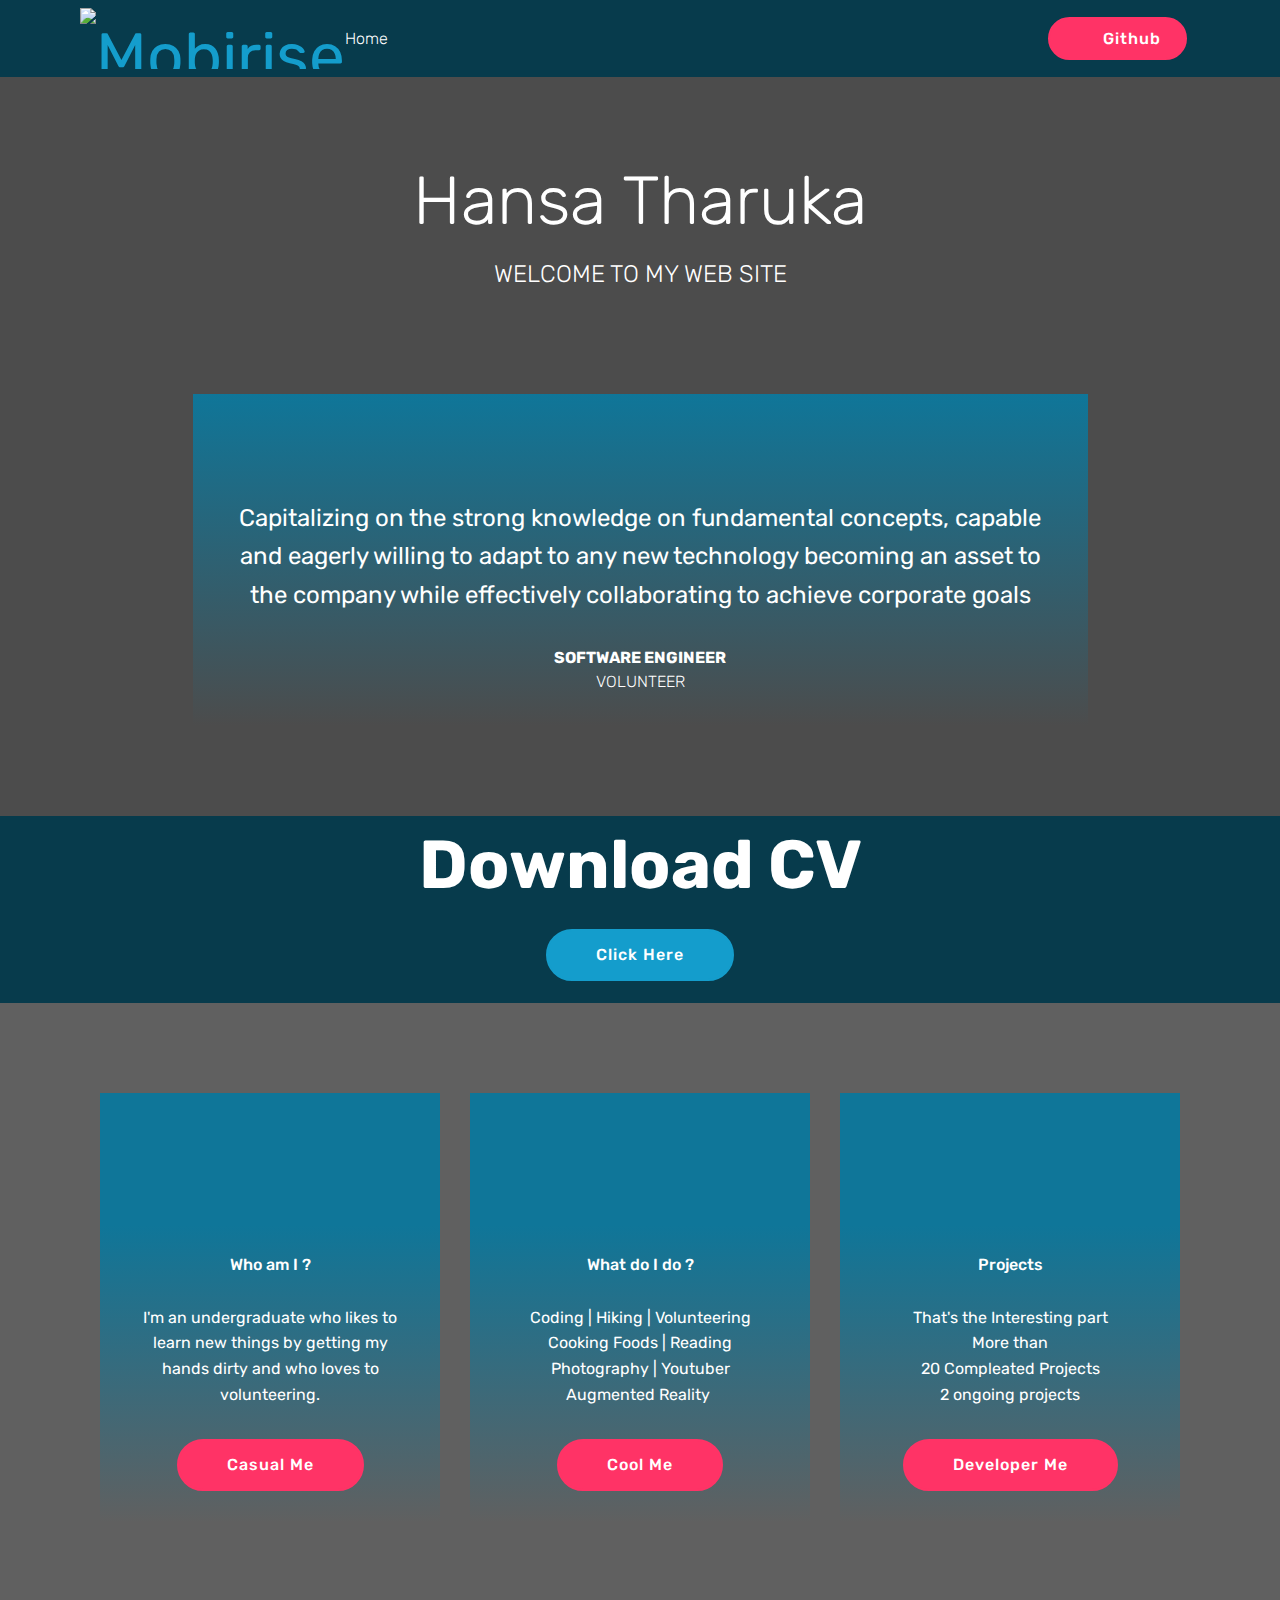
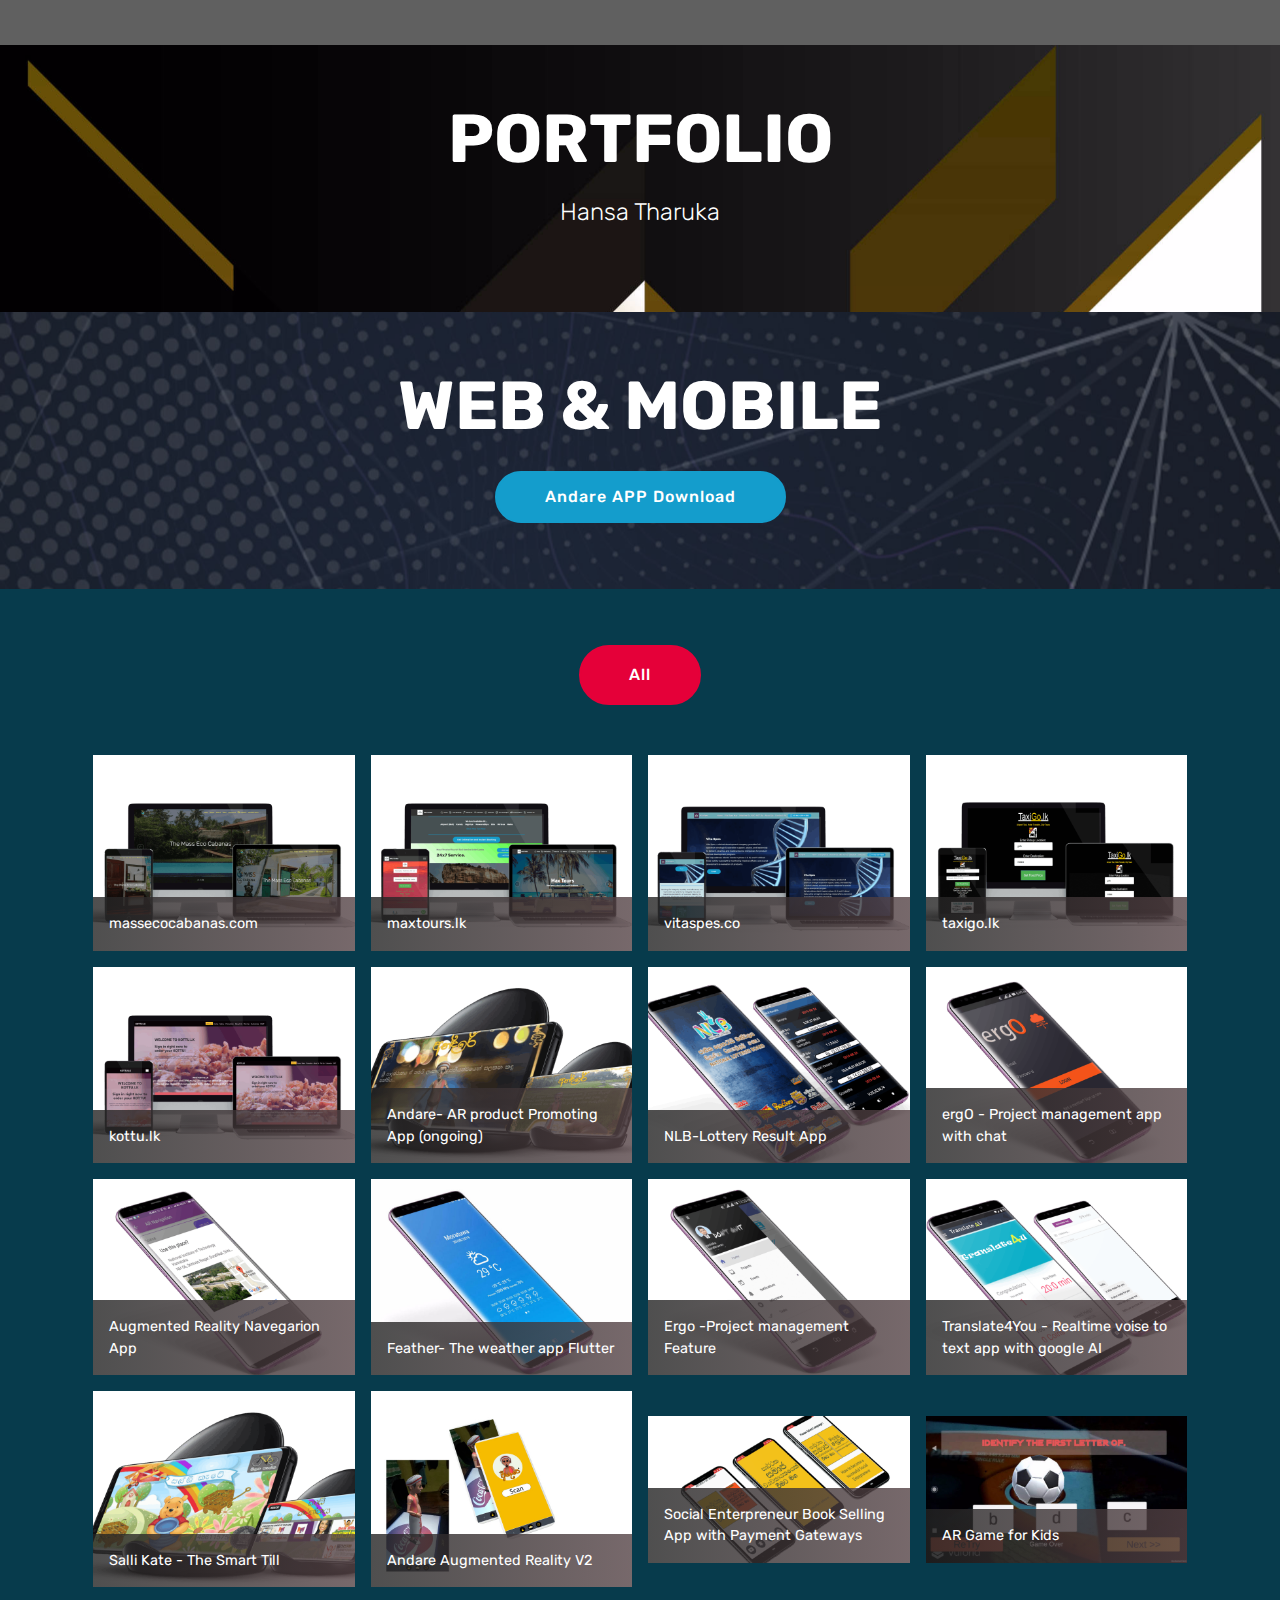
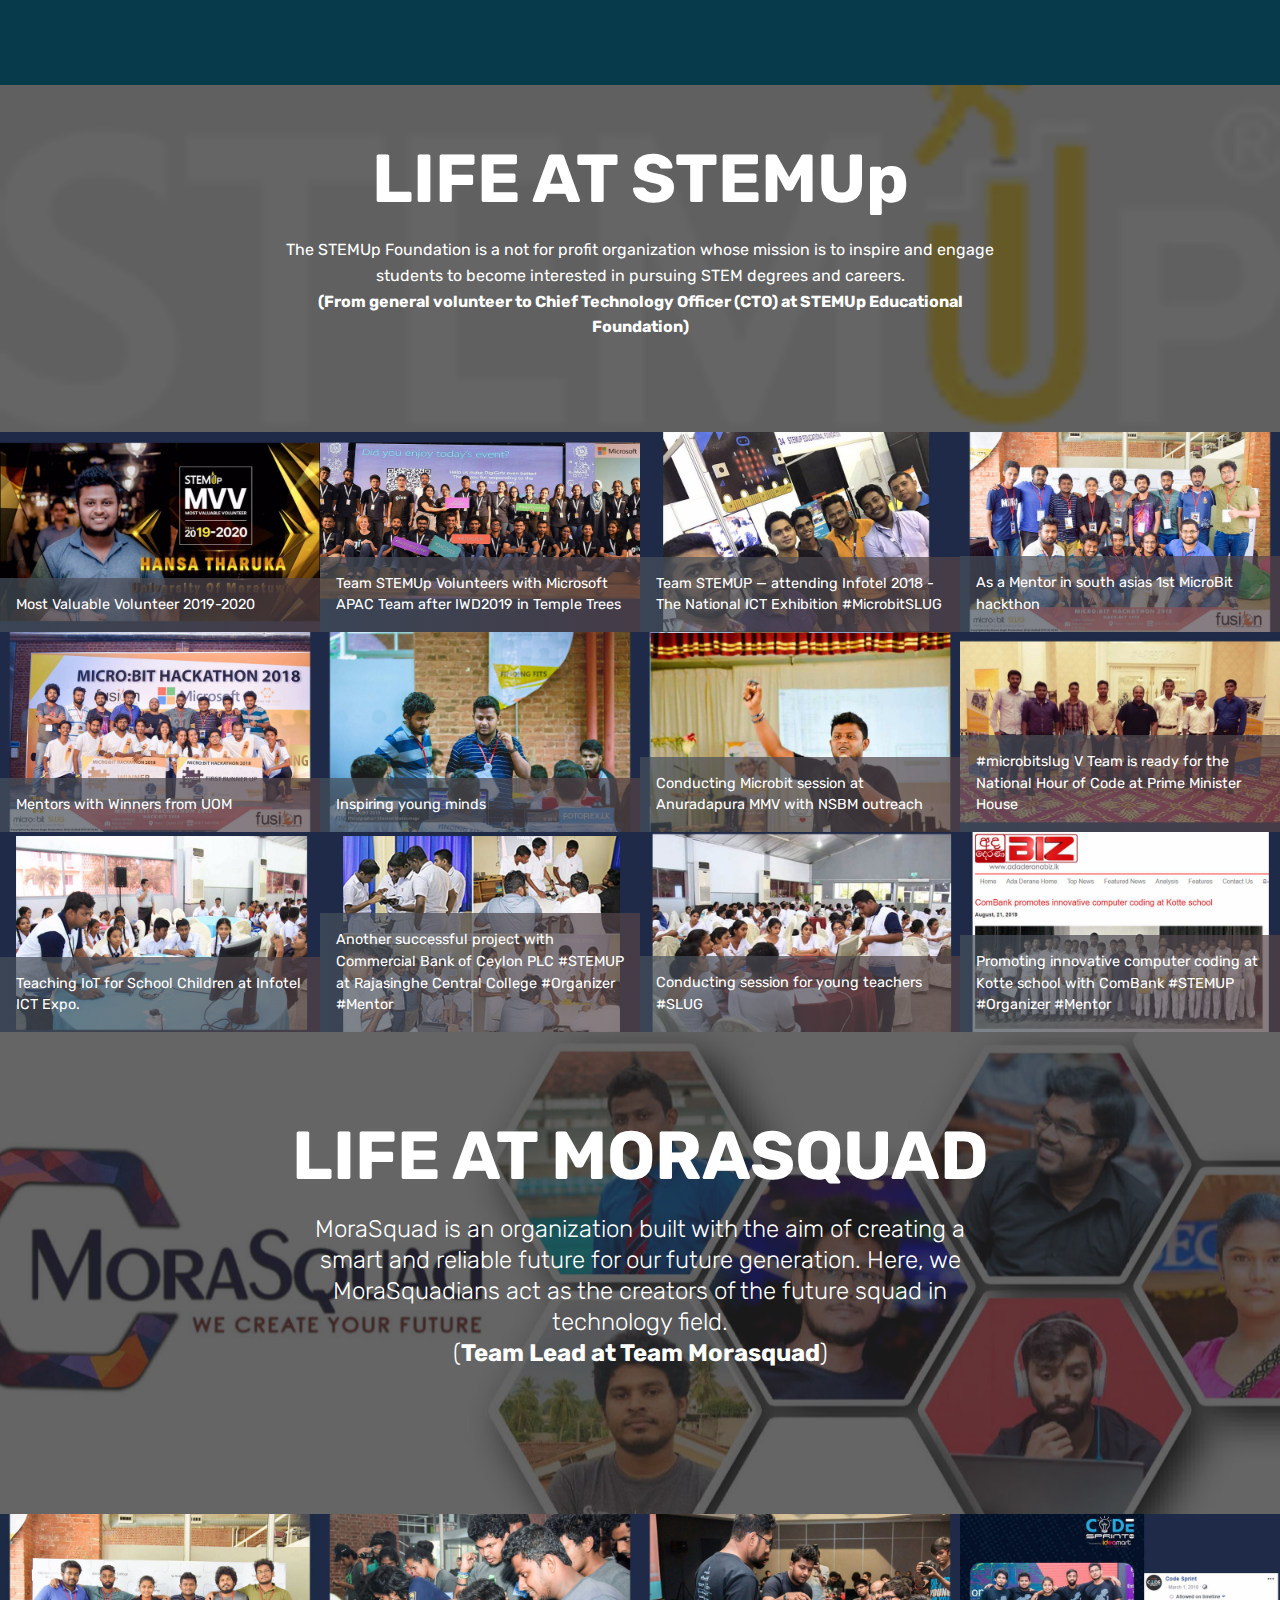
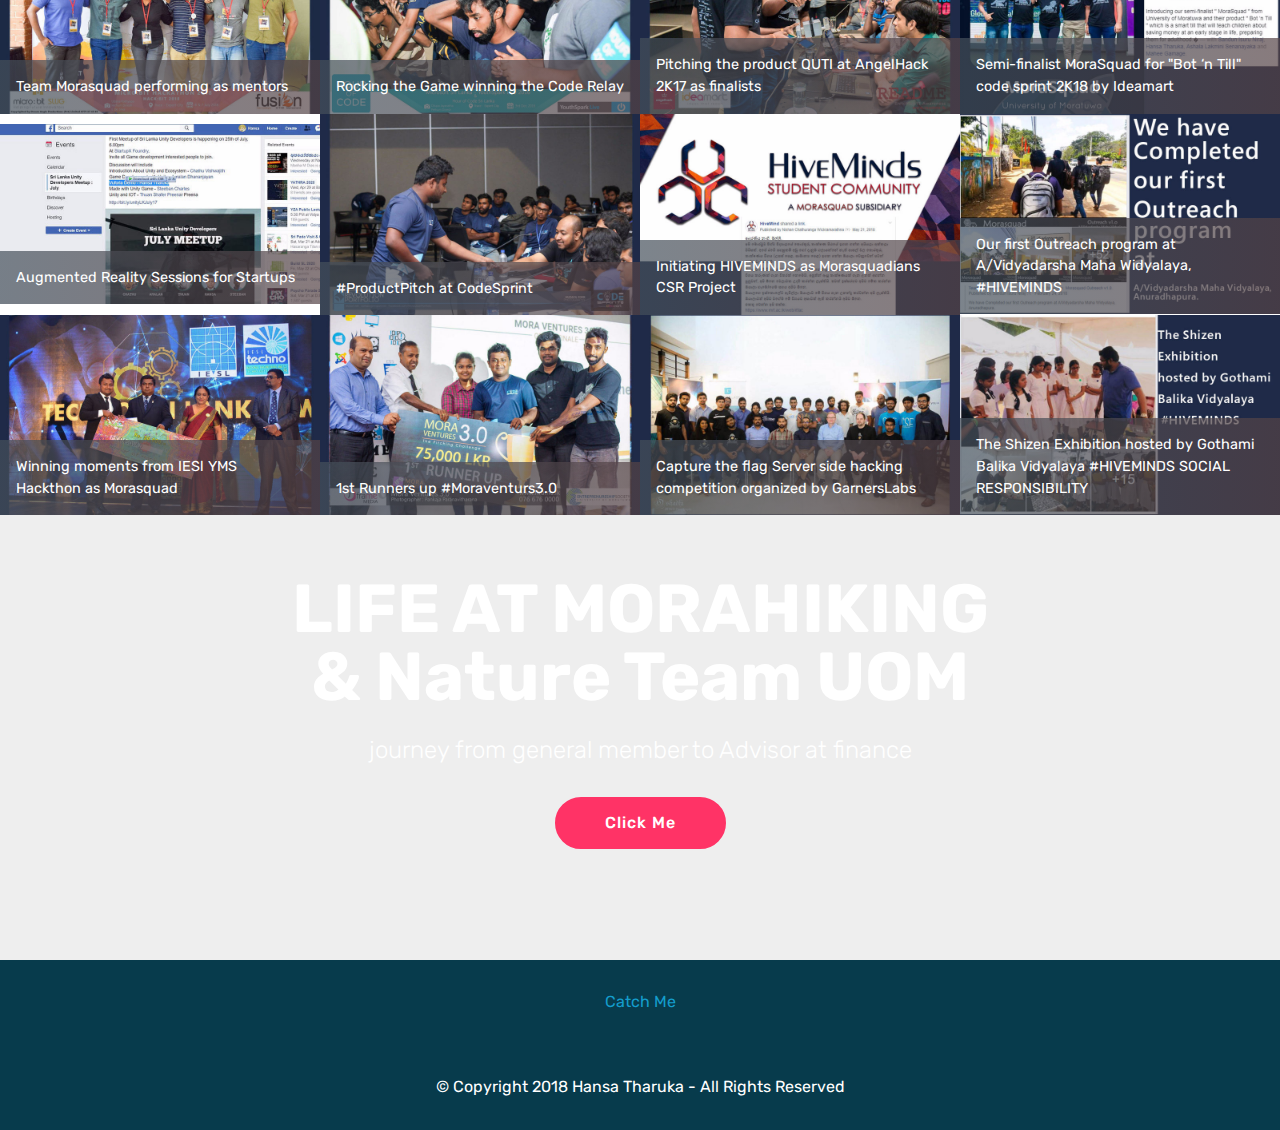
==== index.html @ 69f5fbb2 "Removed" ====
<!DOCTYPE html>
<html  >
<head>
  
  <meta charset="UTF-8">
  <meta http-equiv="X-UA-Compatible" content="IE=edge">
  <meta name="generator" content="Mobirise v4.11.6, mobirise.com">
  <meta name="viewport" content="width=device-width, initial-scale=1, minimum-scale=1">
  <link rel="shortcut icon" href="assets/images/morasquad-128x124.png" type="image/x-icon">
  <meta name="description" content="Capitalizing on the strong knowledge on fundamental concepts, capable and eagerly willing to adapt to any new technology becoming an asset to the company while effectively collaborating to achieve corporate goals">
  
  <title>Hansa Tharuka -Official Website</title>
  <link rel="stylesheet" href="assets/web/assets/mobirise-icons/mobirise-icons.css">
  <link rel="stylesheet" href="assets/bootstrap/css/bootstrap.min.css">
  <link rel="stylesheet" href="assets/bootstrap/css/bootstrap-grid.min.css">
  <link rel="stylesheet" href="assets/bootstrap/css/bootstrap-reboot.min.css">
  <link rel="stylesheet" href="assets/socicon/css/styles.css">
  <link rel="stylesheet" href="assets/dropdown/css/style.css">
  <link rel="stylesheet" href="assets/tether/tether.min.css">
  <link rel="stylesheet" href="assets/theme/css/style.css">
  <link rel="stylesheet" href="assets/gallery/style.css">
  <link rel="preload" as="style" href="assets/mobirise/css/mbr-additional.css"><link rel="stylesheet" href="assets/mobirise/css/mbr-additional.css" type="text/css">
  
  
  
</head>
<body>

<!-- Analytics -->
<!-- Global site tag (gtag.js) - Google Analytics -->
<script async src="https://www.googletagmanager.com/gtag/js?id=UA-146793455-1"></script>
<script>
  window.dataLayer = window.dataLayer || [];
  function gtag(){dataLayer.push(arguments);}
  gtag('js', new Date());

  gtag('config', 'UA-146793455-1');
</script>

<!-- /Analytics -->


  <section class="menu cid-rAEz1cX18a" once="menu" id="menu1-o">

    

    <nav class="navbar navbar-expand beta-menu navbar-dropdown align-items-center navbar-toggleable-sm">
        <button class="navbar-toggler navbar-toggler-right" type="button" data-toggle="collapse" data-target="#navbarSupportedContent" aria-controls="navbarSupportedContent" aria-expanded="false" aria-label="Toggle navigation">
            <div class="hamburger">
                <span></span>
                <span></span>
                <span></span>
                <span></span>
            </div>
        </button>
        <div class="menu-logo">
            <div class="navbar-brand">
                <span class="navbar-logo">
                    <a href="index.html#testimonials5-0">
                         <img src="assets/images/morasquad-122x118.png" alt="Mobirise" title="" style="height: 3.8rem;">
                    </a>
                </span>
                <span class="navbar-caption-wrap"><a class="navbar-caption text-white display-4" href="index.html">Home</a></span>
            </div>
        </div>
        <div class="collapse navbar-collapse" id="navbarSupportedContent">
            
            <div class="navbar-buttons mbr-section-btn"><a class="btn btn-sm btn-secondary display-4" href="https://github.com/HansaTharuka" target="_blank"><span class="mbri-github mbr-iconfont mbr-iconfont-btn"></span>
                    
                    Github</a></div>
        </div>
    </nav>
</section>

<section class="engine"><a href="https://mobirise.info/b">create a website</a></section><section class="testimonials5 cid-rABpnMsEXy mbr-parallax-background" id="testimonials5-0">

    

    <div class="mbr-overlay" style="opacity: 0.8; background-color: rgb(35, 35, 35);">
    </div>
    <div class="container">
        <div class="media-container-row">
            <div class="title col-12 align-center">
                <h2 class="pb-3 mbr-fonts-style display-1">
                    Hansa Tharuka</h2>
                <h3 class="mbr-section-subtitle mbr-light pb-3 mbr-fonts-style display-5">WELCOME TO MY WEB SITE</h3>
            </div>
        </div>
    </div>

    <div class="container">
        <div class="media-container-column">
            

            
        <div class="mbr-testimonial align-center col-12 col-md-10">
                <div class="panel-item">
                    <div class="card-block">
                        <div class="testimonial-photo">
                            <img src="assets/images/hansalogo-240x360.jpg" alt="" title="">
                        </div>
                        <p class="mbr-text mbr-fonts-style mbr-white display-5">
                           Capitalizing on the strong knowledge on
fundamental concepts, capable and
eagerly willing to adapt to any new
technology becoming an asset to the
company while effectively collaborating
to achieve corporate goals
                        </p>
                    </div>
                    <div class="card-footer">
                        <div class="mbr-author-name mbr-bold mbr-fonts-style mbr-white display-7">
                             SOFTWARE ENGINEER</div>
                        <small class="mbr-author-desc mbr-italic mbr-light mbr-fonts-style mbr-white display-7">
                               VOLUNTEER</small>
                    </div>
                </div>
            </div></div>
    </div>   
</section>

<section class="mbr-section content5 cid-rBMu2R9HXk" id="content5-v">

    

    

    <div class="container">
        <div class="media-container-row">
            <div class="title col-12 col-md-8">
                <h2 class="align-center mbr-bold mbr-white pb-3 mbr-fonts-style display-1">
                    Download CV</h2>
                
                
                <div class="mbr-section-btn align-center"><a class="btn btn-primary display-4" href="assets/files/Hansa%20Tharuka%20SE.pdf" target="_blank">Click Here</a></div>
            </div>
        </div>
    </div>
</section>

<section class="features8 cid-rABpo8LVR4 mbr-parallax-background" id="features8-1">

    

    <div class="mbr-overlay" style="opacity: 0.7; background-color: rgb(35, 35, 35);">
    </div>

    <div class="container">
        <div class="media-container-row">

            <div class="card  col-12 col-md-6 col-lg-4">
                <div class="card-img">
                    <span class="mbr-iconfont mbri-user"></span>
                </div>
                <div class="card-box align-center">
                    <h4 class="card-title mbr-fonts-style display-7">Who am I ?</h4>
                    <p class="mbr-text mbr-fonts-style display-7">
                       I'm an undergraduate who likes to learn new things by getting my hands dirty and who loves to volunteering.</p>
                    <div class="mbr-section-btn text-center"><a href="index.html" class="btn btn-secondary display-4">
                            Casual Me</a></div>
                </div>
            </div>

            <div class="card  col-12 col-md-6 col-lg-4">
                <div class="card-img">
                    <span class="mbr-iconfont mbri-preview"></span>
                </div>
                <div class="card-box align-center">
                    <h4 class="card-title mbr-fonts-style display-7">What do I do ?</h4>
                    <p class="mbr-text mbr-fonts-style display-7">
                       Coding | Hiking | Volunteering<br>Cooking Foods | Reading<br>Photography | Youtuber<br>Augmented Reality&nbsp;<br></p>
                    <div class="mbr-section-btn text-center"><a href="index.html" class="btn btn-secondary display-4">
                            Cool Me</a></div>
                </div>
            </div>

            <div class="card  col-12 col-md-6 col-lg-4">
                <div class="card-img">
                    <span class="mbri-responsive mbr-iconfont"></span>
                </div>
                <div class="card-box align-center">
                    <h4 class="card-title mbr-fonts-style display-7">
                        Projects
                    </h4>
                    <p class="mbr-text mbr-fonts-style display-7">
                       That's the Interesting part<br>More than<br>20 Compleated Projects<br>2 ongoing projects</p>
                    <div class="mbr-section-btn text-center"><a href="index.html#gallery2-7" class="btn btn-secondary display-4">
                            Developer Me</a></div>
                </div>
            </div>

            
        </div>
    </div>
</section>

<section class="mbr-section content5 cid-rABs79v0gE mbr-parallax-background" id="content5-2">

    

    

    <div class="container">
        <div class="media-container-row">
            <div class="title col-12 col-md-8">
                <h2 class="align-center mbr-bold mbr-white pb-3 mbr-fonts-style display-1">
                    PORTFOLIO</h2>
                <h3 class="mbr-section-subtitle align-center mbr-light mbr-white pb-3 mbr-fonts-style display-5">Hansa Tharuka</h3>
                
                
            </div>
        </div>
    </div>
</section>

<section class="mbr-section content5 cid-rADgxi7rh1 mbr-parallax-background" id="content5-8">

    

    <div class="mbr-overlay" style="opacity: 0.5; background-color: rgb(35, 35, 35);">
    </div>

    <div class="container">
        <div class="media-container-row">
            <div class="title col-12 col-md-8">
                <h2 class="align-center mbr-bold mbr-white pb-3 mbr-fonts-style display-1">
                    WEB &amp; MOBILE</h2>
                
                
                <div class="mbr-section-btn align-center"><a class="btn btn-primary display-4" href="https://play.google.com/store/apps/details?id=com.Hansa.Andare" target="_blank">Andare APP Download</a></div>
            </div>
        </div>
    </div>
</section>

<section class="mbr-gallery mbr-slider-carousel cid-rABw8IbqDA" id="gallery2-7">

    

    <div class="container">
        <div><!-- Filter --><div class="mbr-gallery-filter container gallery-filter-active"><ul buttons="0"><li class="mbr-gallery-filter-all"><a class="btn btn-md btn-secondary active display-7" href="">All</a></li></ul></div><!-- Gallery --><div class="mbr-gallery-row"><div class="mbr-gallery-layout-default"><div><div><div class="mbr-gallery-item mbr-gallery-item--p1" data-video-url="false" data-tags="Web Development"><div href="#lb-gallery2-7" data-slide-to="0" data-toggle="modal"><img src="assets/images/011-3-2000x1250-800x600.png" alt="" title=""><span class="icon-focus"></span><span class="mbr-gallery-title mbr-fonts-style display-7"><strong><a href="http://massecocabanas.com/OLD/" target="_blank" class="text-white">massecocabanas.com</a></strong></span></div></div><div class="mbr-gallery-item mbr-gallery-item--p1" data-video-url="false" data-tags="Web Development"><div href="#lb-gallery2-7" data-slide-to="1" data-toggle="modal"><img src="assets/images/002-1-2000x1250-800x600.png" alt="" title=""><span class="icon-focus"></span><span class="mbr-gallery-title mbr-fonts-style display-7"><strong><a href="http://maxtours.lk/index2.html" target="_blank" class="text-white">maxtours.lk</a></strong></span></div></div><div class="mbr-gallery-item mbr-gallery-item--p1" data-video-url="false" data-tags="Web Development"><div href="#lb-gallery2-7" data-slide-to="2" data-toggle="modal"><img src="assets/images/003-1-2000x1250-800x600.png" alt="" title=""><span class="icon-focus"></span><span class="mbr-gallery-title mbr-fonts-style display-7"><strong><a href="https://www.vitaspes.co/" target="_blank" class="text-white">vitaspes.co</a></strong></span></div></div><div class="mbr-gallery-item mbr-gallery-item--p1" data-video-url="false" data-tags="Web Development"><div href="#lb-gallery2-7" data-slide-to="3" data-toggle="modal"><img src="assets/images/004-1-2000x1250-800x600.png" alt="" title=""><span class="icon-focus"></span><span class="mbr-gallery-title mbr-fonts-style display-7"><a href="http://taxigo.lk/estimate.htm" target="_blank" class="text-white">taxigo.lk</a></span></div></div><div class="mbr-gallery-item mbr-gallery-item--p1" data-video-url="false" data-tags="Web Development"><div href="#lb-gallery2-7" data-slide-to="4" data-toggle="modal"><img src="assets/images/005-1-2000x1250-800x600.png" alt="" title=""><span class="icon-focus"></span><span class="mbr-gallery-title mbr-fonts-style display-7">kottu.lk</span></div></div><div class="mbr-gallery-item mbr-gallery-item--p1" data-video-url="false" data-tags="Mobile Apps"><div href="#lb-gallery2-7" data-slide-to="5" data-toggle="modal"><img src="assets/images/007-2000x1333-800x600.png" alt="" title=""><span class="icon-focus"></span><span class="mbr-gallery-title mbr-fonts-style display-7">Andare- AR product Promoting App (ongoing)</span></div></div><div class="mbr-gallery-item mbr-gallery-item--p1" data-video-url="false" data-tags="Mobile Apps"><div href="#lb-gallery2-7" data-slide-to="6" data-toggle="modal"><img src="assets/images/0008-1500x1000-800x600.png" alt="" title=""><span class="icon-focus"></span><span class="mbr-gallery-title mbr-fonts-style display-7">NLB-Lottery Result App</span></div></div><div class="mbr-gallery-item mbr-gallery-item--p1" data-video-url="false" data-tags="Mobile Apps"><div href="#lb-gallery2-7" data-slide-to="7" data-toggle="modal"><img src="assets/images/003-ergo-1500x1000-800x600.png" alt="" title=""><span class="icon-focus"></span><span class="mbr-gallery-title mbr-fonts-style display-7">ergO - Project management app with chat<br></span></div></div><div class="mbr-gallery-item mbr-gallery-item--p1" data-video-url="false" data-tags="Mobile Apps"><div href="#lb-gallery2-7" data-slide-to="8" data-toggle="modal"><img src="assets/images/01-1500x1000-800x600.png" alt="" title=""><span class="icon-focus"></span><span class="mbr-gallery-title mbr-fonts-style display-7">Augmented Reality Navegarion App<br></span></div></div><div class="mbr-gallery-item mbr-gallery-item--p1" data-video-url="false" data-tags="Mobile Apps"><div href="#lb-gallery2-7" data-slide-to="9" data-toggle="modal"><img src="assets/images/weather-1500x1000-800x600.jpg" alt="" title=""><span class="icon-focus"></span><span class="mbr-gallery-title mbr-fonts-style display-7">Feather- The weather app Flutter</span></div></div><div class="mbr-gallery-item mbr-gallery-item--p1" data-video-url="false" data-tags="Mobile Apps"><div href="#lb-gallery2-7" data-slide-to="10" data-toggle="modal"><img src="assets/images/004-1500x1000-800x600.png" alt="" title=""><span class="icon-focus"></span><span class="mbr-gallery-title mbr-fonts-style display-7">Ergo -Project management Feature</span></div></div><div class="mbr-gallery-item mbr-gallery-item--p1" data-video-url="false" data-tags="Mobile Apps"><div href="#lb-gallery2-7" data-slide-to="11" data-toggle="modal"><img src="assets/images/009-1500x1000-800x600.png" alt="" title=""><span class="icon-focus"></span><span class="mbr-gallery-title mbr-fonts-style display-7">Translate4You - Realtime voise to text app with google AI</span></div></div><div class="mbr-gallery-item mbr-gallery-item--p1" data-video-url="false" data-tags="Mobile Apps"><div href="#lb-gallery2-7" data-slide-to="12" data-toggle="modal"><img src="assets/images/00100-2000x1333-800x600.png" alt="" title=""><span class="icon-focus"></span><span class="mbr-gallery-title mbr-fonts-style display-7">Salli Kate - The Smart Till</span></div></div><div class="mbr-gallery-item mbr-gallery-item--p1" data-video-url="false" data-tags="Mobile Apps"><div href="#lb-gallery2-7" data-slide-to="13" data-toggle="modal"><img src="assets/images/andare-2000x1500-800x600.jpg" alt="" title=""><span class="icon-focus"></span><span class="mbr-gallery-title mbr-fonts-style display-7">Andare Augmented Reality V2</span></div></div><div class="mbr-gallery-item mbr-gallery-item--p1" data-video-url="false" data-tags="Mobile Apps"><div href="#lb-gallery2-7" data-slide-to="14" data-toggle="modal"><img src="assets/images/008-2-2000x1055-800x450.png" alt="" title=""><span class="icon-focus"></span><span class="mbr-gallery-title mbr-fonts-style display-7">Social Enterpreneur Book Selling App with Payment Gateways</span></div></div><div class="mbr-gallery-item mbr-gallery-item--p1" data-video-url="false" data-tags="Mobile Apps"><div href="#lb-gallery2-7" data-slide-to="15" data-toggle="modal"><img src="assets/images/img-20190919-wa0010-1280x720-800x450.jpeg" alt="" title=""><span class="icon-focus"></span><span class="mbr-gallery-title mbr-fonts-style display-7">AR Game for Kids</span></div></div></div></div><div class="clearfix"></div></div></div><!-- Lightbox --><div data-app-prevent-settings="" class="mbr-slider modal fade carousel slide" tabindex="-1" data-keyboard="true" data-interval="false" id="lb-gallery2-7"><div class="modal-dialog"><div class="modal-content"><div class="modal-body"><div class="carousel-inner"><div class="carousel-item"><img src="assets/images/011-3-2000x1250.png" alt="" title=""></div><div class="carousel-item"><img src="assets/images/002-1-2000x1250.png" alt="" title=""></div><div class="carousel-item"><img src="assets/images/003-1-2000x1250.png" alt="" title=""></div><div class="carousel-item"><img src="assets/images/004-1-2000x1250.png" alt="" title=""></div><div class="carousel-item"><img src="assets/images/005-1-2000x1250.png" alt="" title=""></div><div class="carousel-item"><img src="assets/images/007-2000x1333.png" alt="" title=""></div><div class="carousel-item"><img src="assets/images/0008-1500x1000.png" alt="" title=""></div><div class="carousel-item"><img src="assets/images/003-ergo-1500x1000.png" alt="" title=""></div><div class="carousel-item"><img src="assets/images/01-1500x1000.png" alt="" title=""></div><div class="carousel-item"><img src="assets/images/weather-1500x1000.jpg" alt="" title=""></div><div class="carousel-item"><img src="assets/images/004-1500x1000.png" alt="" title=""></div><div class="carousel-item"><img src="assets/images/009-1500x1000.png" alt="" title=""></div><div class="carousel-item"><img src="assets/images/00100-2000x1333.png" alt="" title=""></div><div class="carousel-item active"><img src="assets/images/andare-2000x1500.jpg" alt="" title=""></div><div class="carousel-item"><img src="assets/images/008-2-2000x1055.png" alt="" title=""></div><div class="carousel-item"><img src="assets/images/img-20190919-wa0010-1280x720.jpeg" alt="" title=""></div></div><a class="carousel-control carousel-control-prev" role="button" data-slide="prev" href="#lb-gallery2-7"><span class="mbri-left mbr-iconfont" aria-hidden="true"></span><span class="sr-only">Previous</span></a><a class="carousel-control carousel-control-next" role="button" data-slide="next" href="#lb-gallery2-7"><span class="mbri-right mbr-iconfont" aria-hidden="true"></span><span class="sr-only">Next</span></a><a class="close" href="#" role="button" data-dismiss="modal"><span class="sr-only">Close</span></a></div></div></div></div></div>
    </div>

</section>

<section class="mbr-section content5 cid-rADjvbRArg mbr-parallax-background" id="content5-9">

    

    <div class="mbr-overlay" style="opacity: 0.7; background-color: rgb(35, 35, 35);">
    </div>

    <div class="container">
        <div class="media-container-row">
            <div class="title col-12 col-md-8">
                <h2 class="align-center mbr-bold mbr-white pb-3 mbr-fonts-style display-1">
                    LIFE AT STEMUp</h2>
                
                <p class="mbr-text align-center mbr-white pb-3 mbr-fonts-style display-7">
                    The STEMUp Foundation is a not for profit organization whose mission is to inspire and engage students to become interested in pursuing STEM degrees and careers.<br><strong>(From general volunteer to Chief Technology Officer (CTO) at STEMUp Educational Foundation)</strong>
                </p>
                
            </div>
        </div>
    </div>
</section>

<section class="mbr-gallery mbr-slider-carousel cid-rADln7WkJw" id="gallery3-b">

    

    <div>
        <div><!-- Filter --><!-- Gallery --><div class="mbr-gallery-row"><div class="mbr-gallery-layout-default"><div><div><div class="mbr-gallery-item mbr-gallery-item--p0" data-video-url="false" data-tags="Creative"><div href="#lb-gallery3-b" data-slide-to="0" data-toggle="modal"><img src="assets/images/mvv-1-1200x750-800x500.jpg" alt="" title=""><span class="icon-focus"></span><span class="mbr-gallery-title mbr-fonts-style display-7">Most Valuable Volunteer 2019-2020</span></div></div><div class="mbr-gallery-item mbr-gallery-item--p0" data-video-url="false" data-tags="Animated"><div href="#lb-gallery3-b" data-slide-to="1" data-toggle="modal"><img src="assets/images/big-event-1200x750-800x500.jpg" alt="" title=""><span class="icon-focus"></span><span class="mbr-gallery-title mbr-fonts-style display-7">Team STEMUp Volunteers with Microsoft APAC Team after IWD2019 in Temple Trees</span></div></div><div class="mbr-gallery-item mbr-gallery-item--p0" data-video-url="false" data-tags="Awesome"><div href="#lb-gallery3-b" data-slide-to="2" data-toggle="modal"><img src="assets/images/bmich-1200x750-800x500.jpg" alt="" title=""><span class="icon-focus"></span><span class="mbr-gallery-title mbr-fonts-style display-7">Team STEMUP — attending Infotel 2018 - The National ICT Exhibition #MicrobitSLUG</span></div></div><div class="mbr-gallery-item mbr-gallery-item--p0" data-video-url="false" data-tags="Awesome"><div href="#lb-gallery3-b" data-slide-to="3" data-toggle="modal"><img src="assets/images/hack-1200x750-800x499.jpg" alt="" title=""><span class="icon-focus"></span><span class="mbr-gallery-title mbr-fonts-style display-7">As a Mentor in south asias 1st MicroBit hackthon</span></div></div><div class="mbr-gallery-item mbr-gallery-item--p0" data-video-url="false" data-tags="Responsive"><div href="#lb-gallery3-b" data-slide-to="4" data-toggle="modal"><img src="assets/images/winning-1200x750-800x500.jpg" alt="" title=""><span class="icon-focus"></span><span class="mbr-gallery-title mbr-fonts-style display-7">Mentors with Winners from UOM</span></div></div><div class="mbr-gallery-item mbr-gallery-item--p0" data-video-url="false" data-tags="Animated"><div href="#lb-gallery3-b" data-slide-to="5" data-toggle="modal"><img src="assets/images/inspire-1200x750-800x500.jpg" alt="" title=""><span class="icon-focus"></span><span class="mbr-gallery-title mbr-fonts-style display-7">Inspiring young minds</span></div></div><div class="mbr-gallery-item mbr-gallery-item--p0" data-video-url="false" data-tags="Animated"><div href="#lb-gallery3-b" data-slide-to="6" data-toggle="modal"><img src="assets/images/session-1200x750-800x500.jpg" alt="" title=""><span class="icon-focus"></span><span class="mbr-gallery-title mbr-fonts-style display-7">Conducting Microbit session at Anuradapura MMV with NSBM outreach</span></div></div><div class="mbr-gallery-item mbr-gallery-item--p0" data-video-url="false" data-tags="Animated"><div href="#lb-gallery3-b" data-slide-to="7" data-toggle="modal"><img src="assets/images/hour-of-codes-1200x750-800x500.jpg" alt="" title=""><span class="icon-focus"></span><span class="mbr-gallery-title mbr-fonts-style display-7">#microbitslug V Team is ready for the National Hour of Code at Prime Minister House</span></div></div><div class="mbr-gallery-item mbr-gallery-item--p0" data-video-url="false" data-tags="Animated"><div href="#lb-gallery3-b" data-slide-to="8" data-toggle="modal"><img src="assets/images/teachingg-1200x750-800x500.jpg" alt="" title=""><span class="icon-focus"></span><span class="mbr-gallery-title mbr-fonts-style display-7">Teaching IoT for School Children at&nbsp;Infotel ICT Expo.</span></div></div><div class="mbr-gallery-item mbr-gallery-item--p0" data-video-url="false" data-tags="Animated"><div href="#lb-gallery3-b" data-slide-to="9" data-toggle="modal"><img src="assets/images/schoolll-1200x750-800x500.jpg" alt="" title=""><span class="icon-focus"></span><span class="mbr-gallery-title mbr-fonts-style display-7">Another successful project with Commercial Bank of Ceylon PLC #STEMUP at&nbsp;Rajasinghe Central College #Organizer #Mentor</span></div></div><div class="mbr-gallery-item mbr-gallery-item--p0" data-video-url="false" data-tags="Animated"><div href="#lb-gallery3-b" data-slide-to="10" data-toggle="modal"><img src="assets/images/teachers-1200x750-800x499.jpg" alt="" title=""><span class="icon-focus"></span><span class="mbr-gallery-title mbr-fonts-style display-7">Conducting session for young teachers #SLUG</span></div></div><div class="mbr-gallery-item mbr-gallery-item--p0" data-video-url="false" data-tags="Animated"><div href="#lb-gallery3-b" data-slide-to="11" data-toggle="modal"><img src="assets/images/derana-1200x750-800x500.jpg" alt="" title=""><span class="icon-focus"></span><span class="mbr-gallery-title mbr-fonts-style display-7">Promoting innovative computer coding at Kotte school with ComBank #STEMUP #Organizer #Mentor</span></div></div></div></div><div class="clearfix"></div></div></div><!-- Lightbox --><div data-app-prevent-settings="" class="mbr-slider modal fade carousel slide" tabindex="-1" data-keyboard="true" data-interval="false" id="lb-gallery3-b"><div class="modal-dialog"><div class="modal-content"><div class="modal-body"><div class="carousel-inner"><div class="carousel-item"><img src="assets/images/mvv-1-1200x750.jpg" alt="" title=""></div><div class="carousel-item"><img src="assets/images/big-event-1200x750.jpg" alt="" title=""></div><div class="carousel-item"><img src="assets/images/bmich-1200x750.jpg" alt="" title=""></div><div class="carousel-item"><img src="assets/images/hack-1200x750.jpg" alt="" title=""></div><div class="carousel-item"><img src="assets/images/winning-1200x750.jpg" alt="" title=""></div><div class="carousel-item"><img src="assets/images/inspire-1200x750.jpg" alt="" title=""></div><div class="carousel-item"><img src="assets/images/session-1200x750.jpg" alt="" title=""></div><div class="carousel-item"><img src="assets/images/hour-of-codes-1200x750.jpg" alt="" title=""></div><div class="carousel-item"><img src="assets/images/teachingg-1200x750.jpg" alt="" title=""></div><div class="carousel-item"><img src="assets/images/schoolll-1200x750.jpg" alt="" title=""></div><div class="carousel-item"><img src="assets/images/teachers-1200x750.jpg" alt="" title=""></div><div class="carousel-item active"><img src="assets/images/derana-1200x750.jpg" alt="" title=""></div></div><a class="carousel-control carousel-control-prev" role="button" data-slide="prev" href="#lb-gallery3-b"><span class="mbri-left mbr-iconfont" aria-hidden="true"></span><span class="sr-only">Previous</span></a><a class="carousel-control carousel-control-next" role="button" data-slide="next" href="#lb-gallery3-b"><span class="mbri-right mbr-iconfont" aria-hidden="true"></span><span class="sr-only">Next</span></a><a class="close" href="#" role="button" data-dismiss="modal"><span class="sr-only">Close</span></a></div></div></div></div></div>
    </div>

</section>

<section class="mbr-section content5 cid-rADF8NQOWQ mbr-parallax-background" id="content5-d">

    

    <div class="mbr-overlay" style="opacity: 0.7; background-color: rgb(35, 35, 35);">
    </div>

    <div class="container">
        <div class="media-container-row">
            <div class="title col-12 col-md-8">
                <h2 class="align-center mbr-bold mbr-white pb-3 mbr-fonts-style display-1">LIFE AT MORASQUAD</h2>
                <h3 class="mbr-section-subtitle align-center mbr-light mbr-white pb-3 mbr-fonts-style display-5">MoraSquad is an organization built with the aim of creating a smart and reliable future for our future generation. Here, we MoraSquadians act as the creators of the future squad in technology field.<br>(<strong>Team Lead at Team Morasquad</strong>)</h3>
                
                
            </div>
        </div>
    </div>
</section>

<section class="mbr-gallery mbr-slider-carousel cid-rADHA2iAxb" id="gallery3-f">

    

    <div>
        <div><!-- Filter --><!-- Gallery --><div class="mbr-gallery-row"><div class="mbr-gallery-layout-default"><div><div><div class="mbr-gallery-item mbr-gallery-item--p0" data-video-url="false" data-tags="Awesome"><div href="#lb-gallery3-f" data-slide-to="0" data-toggle="modal"><img src="assets/images/morasquaddd-1200x750-800x500.jpg" alt="" title=""><span class="icon-focus"></span><span class="mbr-gallery-title mbr-fonts-style display-7">Team Morasquad performing as mentors</span></div></div><div class="mbr-gallery-item mbr-gallery-item--p0" data-video-url="false" data-tags="Responsive"><div href="#lb-gallery3-f" data-slide-to="1" data-toggle="modal"><img src="assets/images/rocking-1200x750-800x500.jpg" alt="" title=""><span class="icon-focus"></span><span class="mbr-gallery-title mbr-fonts-style display-7">Rocking the Game winning the Code Relay</span></div></div><div class="mbr-gallery-item mbr-gallery-item--p0" data-video-url="false" data-tags="Creative"><div href="#lb-gallery3-f" data-slide-to="2" data-toggle="modal"><img src="assets/images/quti-1200x750-800x500.jpg" alt="" title=""><span class="icon-focus"></span><span class="mbr-gallery-title mbr-fonts-style display-7">Pitching the product QUTI at AngelHack 2K17 as&nbsp;finalists</span></div></div><div class="mbr-gallery-item mbr-gallery-item--p0" data-video-url="false" data-tags="Animated"><div href="#lb-gallery3-f" data-slide-to="3" data-toggle="modal"><img src="assets/images/code-aprint-1200x750-800x500.jpg" alt="" title=""><span class="icon-focus"></span><span class="mbr-gallery-title mbr-fonts-style display-7">Semi-finalist MoraSquad for "Bot ‘n Till" code sprint 2K18 by Ideamart</span></div></div><div class="mbr-gallery-item mbr-gallery-item--p0" data-video-url="false" data-tags="Awesome"><div href="#lb-gallery3-f" data-slide-to="4" data-toggle="modal"><img src="assets/images/dsdsds-800x600-800x450.jpeg" alt="" title=""><span class="icon-focus"></span><span class="mbr-gallery-title mbr-fonts-style display-7">Augmented Reality Sessions for Startups</span></div></div><div class="mbr-gallery-item mbr-gallery-item--p0" data-video-url="false" data-tags="Awesome"><div href="#lb-gallery3-f" data-slide-to="5" data-toggle="modal"><img src="assets/images/salli-kate-1200x750-800x504.jpg" alt="" title=""><span class="icon-focus"></span><span class="mbr-gallery-title mbr-fonts-style display-7">#ProductPitch at CodeSprint</span></div></div><div class="mbr-gallery-item mbr-gallery-item--p0" data-video-url="false" data-tags="Responsive"><div href="#lb-gallery3-f" data-slide-to="6" data-toggle="modal"><img src="assets/images/hivemnds-1200x750-800x502.jpg" alt="" title=""><span class="icon-focus"></span><span class="mbr-gallery-title mbr-fonts-style display-7">Initiating HIVEMINDS as Morasquadians CSR Project</span></div></div><div class="mbr-gallery-item mbr-gallery-item--p0" data-video-url="false" data-tags="Animated"><div href="#lb-gallery3-f" data-slide-to="7" data-toggle="modal"><img src="assets/images/1stout-1200x750-800x500.jpg" alt="" title=""><span class="icon-focus"></span><span class="mbr-gallery-title mbr-fonts-style display-7">Our first Outreach program at A/Vidyadarsha Maha Widyalaya, #HIVEMINDS</span></div></div><div class="mbr-gallery-item mbr-gallery-item--p0" data-video-url="false" data-tags="Animated"><div href="#lb-gallery3-f" data-slide-to="8" data-toggle="modal"><img src="assets/images/iesl-1200x750-800x500.jpg" alt="" title=""><span class="icon-focus"></span><span class="mbr-gallery-title mbr-fonts-style display-7">Winning moments from IESl YMS Hackthon as Morasquad</span></div></div><div class="mbr-gallery-item mbr-gallery-item--p0" data-video-url="false" data-tags="Animated"><div href="#lb-gallery3-f" data-slide-to="9" data-toggle="modal"><img src="assets/images/moraventurs-1200x750-800x500.jpg" alt="" title=""><span class="icon-focus"></span><span class="mbr-gallery-title mbr-fonts-style display-7">1st Runners up #Moraventurs3.0</span></div></div><div class="mbr-gallery-item mbr-gallery-item--p0" data-video-url="false" data-tags="Animated"><div href="#lb-gallery3-f" data-slide-to="10" data-toggle="modal"><img src="assets/images/daaafa-1200x750-800x500.jpg" alt="" title=""><span class="icon-focus"></span><span class="mbr-gallery-title mbr-fonts-style display-7">Capture the flag Server side hacking competition organized by GarnersLabs&nbsp;</span></div></div><div class="mbr-gallery-item mbr-gallery-item--p0" data-video-url="false" data-tags="Animated"><div href="#lb-gallery3-f" data-slide-to="11" data-toggle="modal"><img src="assets/images/hiveminds22-1200x750-800x500.jpg" alt="" title=""><span class="icon-focus"></span><span class="mbr-gallery-title mbr-fonts-style display-7">The Shizen Exhibition hosted by Gothami Balika Vidyalaya #HIVEMINDS SOCIAL RESPONSIBILITY</span></div></div></div></div><div class="clearfix"></div></div></div><!-- Lightbox --><div data-app-prevent-settings="" class="mbr-slider modal fade carousel slide" tabindex="-1" data-keyboard="true" data-interval="false" id="lb-gallery3-f"><div class="modal-dialog"><div class="modal-content"><div class="modal-body"><div class="carousel-inner"><div class="carousel-item"><img src="assets/images/morasquaddd-1200x750.jpg" alt="" title=""></div><div class="carousel-item"><img src="assets/images/rocking-1200x750.jpg" alt="" title=""></div><div class="carousel-item"><img src="assets/images/quti-1200x750.jpg" alt="" title=""></div><div class="carousel-item"><img src="assets/images/code-aprint-1200x750.jpg" alt="" title=""></div><div class="carousel-item"><img src="assets/images/dsdsds-800x600.jpeg" alt="" title=""></div><div class="carousel-item"><img src="assets/images/salli-kate-1200x750.jpg" alt="" title=""></div><div class="carousel-item"><img src="assets/images/hivemnds-1200x750.jpg" alt="" title=""></div><div class="carousel-item"><img src="assets/images/1stout-1200x750.jpg" alt="" title=""></div><div class="carousel-item"><img src="assets/images/iesl-1200x750.jpg" alt="" title=""></div><div class="carousel-item"><img src="assets/images/moraventurs-1200x750.jpg" alt="" title=""></div><div class="carousel-item active"><img src="assets/images/daaafa-1200x750.jpg" alt="" title=""></div><div class="carousel-item"><img src="assets/images/hiveminds22-1200x750.jpg" alt="" title=""></div></div><a class="carousel-control carousel-control-prev" role="button" data-slide="prev" href="#lb-gallery3-f"><span class="mbri-left mbr-iconfont" aria-hidden="true"></span><span class="sr-only">Previous</span></a><a class="carousel-control carousel-control-next" role="button" data-slide="next" href="#lb-gallery3-f"><span class="mbri-right mbr-iconfont" aria-hidden="true"></span><span class="sr-only">Next</span></a><a class="close" href="#" role="button" data-dismiss="modal"><span class="sr-only">Close</span></a></div></div></div></div></div>
    </div>

</section>

<section class="mbr-section content5 cid-rAEfwWtR4A mbr-parallax-background" id="content5-g">

    

    

    <div class="container">
        <div class="media-container-row">
            <div class="title col-12 col-md-8">
                <h2 class="align-center mbr-bold mbr-white pb-3 mbr-fonts-style display-1">
                    LIFE AT MORAHIKING &amp; Nature Team UOM</h2>
                <h3 class="mbr-section-subtitle align-center mbr-light mbr-white pb-3 mbr-fonts-style display-5">journey from general member to Advisor at finance</h3>
                
                <div class="mbr-section-btn align-center"><a class="btn btn-secondary display-4" href="hikingnteam.html">Click Me</a></div>
            </div>
        </div>
    </div>
</section>

<section once="" class="cid-rAEhbQG3og mbr-reveal" id="footer7-j">

    

    

    <div class="container">
        <div class="media-container-row align-center mbr-white">
            <div class="row row-links">
                <ul class="foot-menu">
                    
                    
                    
                    
                    
                <li class="foot-menu-item mbr-fonts-style display-7"><a href="index.html#testimonials5-0">Catch Me</a></li></ul>
            </div>
            <div class="row social-row">
                <div class="social-list align-right pb-2">
                    
                    
                    
                    
                    
                    
                <div class="soc-item">
                        <a href="https://twitter.com/hansatharuka94" target="_blank">
                            <span class="mbr-iconfont mbr-iconfont-social socicon-twitter socicon"></span>
                        </a>
                    </div><div class="soc-item">
                        <a href="https://www.facebook.com/hansa.tharuka" target="_blank">
                            <span class="mbr-iconfont mbr-iconfont-social socicon-facebook socicon"></span>
                        </a>
                    </div><div class="soc-item">
                        <a href="https://www.youtube.com/channel/UCp9wqtLoHzm0Cpfno4-Ilrw/videos" target="_blank">
                            <span class="mbr-iconfont mbr-iconfont-social socicon-youtube socicon"></span>
                        </a>
                    </div><div class="soc-item">
                        <a href="https://www.instagram.com/hansatharuka94/" target="_blank">
                            <span class="mbr-iconfont mbr-iconfont-social socicon-instagram socicon"></span>
                        </a>
                    </div><div class="soc-item">
                        <a href="https://www.linkedin.com/in/hansa-tharuka/" target="_blank">
                            <span class="mbr-iconfont mbr-iconfont-social socicon-linkedin socicon"></span>
                        </a>
                    </div></div>
            </div>
            <div class="row row-copirayt">
                <p class="mbr-text mb-0 mbr-fonts-style mbr-white align-center display-7">
                    © Copyright 2018 Hansa Tharuka - All Rights Reserved
                </p>
            </div>
        </div>
    </div>
</section>


  <script src="assets/web/assets/jquery/jquery.min.js"></script>
  <script src="assets/popper/popper.min.js"></script>
  <script src="assets/bootstrap/js/bootstrap.min.js"></script>
  <script src="assets/smoothscroll/smooth-scroll.js"></script>
  <script src="assets/dropdown/js/nav-dropdown.js"></script>
  <script src="assets/dropdown/js/navbar-dropdown.js"></script>
  <script src="assets/touchswipe/jquery.touch-swipe.min.js"></script>
  <script src="assets/tether/tether.min.js"></script>
  <script src="assets/masonry/masonry.pkgd.min.js"></script>
  <script src="assets/imagesloaded/imagesloaded.pkgd.min.js"></script>
  <script src="assets/bootstrapcarouselswipe/bootstrap-carousel-swipe.js"></script>
  <script src="assets/vimeoplayer/jquery.mb.vimeo_player.js"></script>
  <script src="assets/parallax/jarallax.min.js"></script>
  <script src="assets/theme/js/script.js"></script>
  <script src="assets/gallery/player.min.js"></script>
  <script src="assets/gallery/script.js"></script>
  <script src="assets/slidervideo/script.js"></script>
  
  
</body>
</html>
---- assets/web/assets/mobirise-icons/mobirise-icons.css ----
@font-face {
  font-family: 'MobiriseIcons';
  src:  url('mobirise-icons.eot?spat4u');
  src:  url('mobirise-icons.eot?spat4u#iefix') format('embedded-opentype'),
    url('mobirise-icons.ttf?spat4u') format('truetype'),
    url('mobirise-icons.woff?spat4u') format('woff'),
    url('mobirise-icons.svg?spat4u#MobiriseIcons') format('svg');
  font-weight: normal;
  font-style: normal;
  font-display: swap;
}

[class^="mbri-"], [class*=" mbri-"] {
  /* use !important to prevent issues with browser extensions that change fonts */
  font-family: MobiriseIcons !important;
  speak: none;
  font-style: normal;
  font-weight: normal;
  font-variant: normal;
  text-transform: none;
  line-height: 1;

  /* Better Font Rendering =========== */
  -webkit-font-smoothing: antialiased;
  -moz-osx-font-smoothing: grayscale;
}

.mbri-add-submenu:before {
  content: "\e900";
}
.mbri-alert:before {
  content: "\e901";
}
.mbri-align-center:before {
  content: "\e902";
}
.mbri-align-justify:before {
  content: "\e903";
}
.mbri-align-left:before {
  content: "\e904";
}
.mbri-align-right:before {
  content: "\e905";
}
.mbri-android:before {
  content: "\e906";
}
.mbri-apple:before {
  content: "\e907";
}
.mbri-arrow-down:before {
  content: "\e908";
}
.mbri-arrow-next:before {
  content: "\e909";
}
.mbri-arrow-prev:before {
  content: "\e90a";
}
.mbri-arrow-up:before {
  content: "\e90b";
}
.mbri-bold:before {
  content: "\e90c";
}
.mbri-bookmark:before {
  content: "\e90d";
}
.mbri-bootstrap:before {
  content: "\e90e";
}
.mbri-briefcase:before {
  content: "\e90f";
}
.mbri-browse:before {
  content: "\e910";
}
.mbri-bulleted-list:before {
  content: "\e911";
}
.mbri-calendar:before {
  content: "\e912";
}
.mbri-camera:before {
  content: "\e913";
}
.mbri-cart-add:before {
  content: "\e914";
}
.mbri-cart-full:before {
  content: "\e915";
}
.mbri-cash:before {
  content: "\e916";
}
.mbri-change-style:before {
  content: "\e917";
}
.mbri-chat:before {
  content: "\e918";
}
.mbri-clock:before {
  content: "\e919";
}
.mbri-close:before {
  content: "\e91a";
}
.mbri-cloud:before {
  content: "\e91b";
}
.mbri-code:before {
  content: "\e91c";
}
.mbri-contact-form:before {
  content: "\e91d";
}
.mbri-credit-card:before {
  content: "\e91e";
}
.mbri-cursor-click:before {
  content: "\e91f";
}
.mbri-cust-feedback:before {
  content: "\e920";
}
.mbri-database:before {
  content: "\e921";
}
.mbri-delivery:before {
  content: "\e922";
}
.mbri-desktop:before {
  content: "\e923";
}
.mbri-devices:before {
  content: "\e924";
}
.mbri-down:before {
  content: "\e925";
}
.mbri-download:before {
  content: "\e989";
}
.mbri-drag-n-drop:before {
  content: "\e927";
}
.mbri-drag-n-drop2:before {
  content: "\e928";
}
.mbri-edit:before {
  content: "\e929";
}
.mbri-edit2:before {
  content: "\e92a";
}
.mbri-error:before {
  content: "\e92b";
}
.mbri-extension:before {
  content: "\e92c";
}
.mbri-features:before {
  content: "\e92d";
}
.mbri-file:before {
  content: "\e92e";
}
.mbri-flag:before {
  content: "\e92f";
}
.mbri-folder:before {
  content: "\e930";
}
.mbri-gift:before {
  content: "\e931";
}
.mbri-github:before {
  content: "\e932";
}
.mbri-globe:before {
  content: "\e933";
}
.mbri-globe-2:before {
  content: "\e934";
}
.mbri-growing-chart:before {
  content: "\e935";
}
.mbri-hearth:before {
  content: "\e936";
}
.mbri-help:before {
  content: "\e937";
}
.mbri-home:before {
  content: "\e938";
}
.mbri-hot-cup:before {
  content: "\e939";
}
.mbri-idea:before {
  content: "\e93a";
}
.mbri-image-gallery:before {
  content: "\e93b";
}
.mbri-image-slider:before {
  content: "\e93c";
}
.mbri-info:before {
  content: "\e93d";
}
.mbri-italic:before {
  content: "\e93e";
}
.mbri-key:before {
  content: "\e93f";
}
.mbri-laptop:before {
  content: "\e940";
}
.mbri-layers:before {
  content: "\e941";
}
.mbri-left-right:before {
  content: "\e942";
}
.mbri-left:before {
  content: "\e943";
}
.mbri-letter:before {
  content: "\e944";
}
.mbri-like:before {
  content: "\e945";
}
.mbri-link:before {
  content: "\e946";
}
.mbri-lock:before {
  content: "\e947";
}
.mbri-login:before {
  content: "\e948";
}
.mbri-logout:before {
  content: "\e949";
}
.mbri-magic-stick:before {
  content: "\e94a";
}
.mbri-map-pin:before {
  content: "\e94b";
}
.mbri-menu:before {
  content: "\e94c";
}
.mbri-mobile:before {
  content: "\e94d";
}
.mbri-mobile2:before {
  content: "\e94e";
}
.mbri-mobirise:before {
  content: "\e94f";
}
.mbri-more-horizontal:before {
  content: "\e950";
}
.mbri-more-vertical:before {
  content: "\e951";
}
.mbri-music:before {
  content: "\e952";
}
.mbri-new-file:before {
  content: "\e953";
}
.mbri-numbered-list:before {
  content: "\e954";
}
.mbri-opened-folder:before {
  content: "\e955";
}
.mbri-pages:before {
  content: "\e956";
}
.mbri-paper-plane:before {
  content: "\e957";
}
.mbri-paperclip:before {
  content: "\e958";
}
.mbri-photo:before {
  content: "\e959";
}
.mbri-photos:before {
  content: "\e95a";
}
.mbri-pin:before {
  content: "\e95b";
}
.mbri-play:before {
  content: "\e95c";
}
.mbri-plus:before {
  content: "\e95d";
}
.mbri-preview:before {
  content: "\e95e";
}
.mbri-print:before {
  content: "\e95f";
}
.mbri-protect:before {
  content: "\e960";
}
.mbri-question:before {
  content: "\e961";
}
.mbri-quote-left:before {
  content: "\e962";
}
.mbri-quote-right:before {
  content: "\e963";
}
.mbri-refresh:before {
  content: "\e964";
}
.mbri-responsive:before {
  content: "\e965";
}
.mbri-right:before {
  content: "\e966";
}
.mbri-rocket:before {
  content: "\e967";
}
.mbri-sad-face:before {
  content: "\e968";
}
.mbri-sale:before {
  content: "\e969";
}
.mbri-save:before {
  content: "\e96a";
}
.mbri-search:before {
  content: "\e96b";
}
.mbri-setting:before {
  content: "\e96c";
}
.mbri-setting2:before {
  content: "\e96d";
}
.mbri-setting3:before {
  content: "\e96e";
}
.mbri-share:before {
  content: "\e96f";
}
.mbri-shopping-bag:before {
  content: "\e970";
}
.mbri-shopping-basket:before {
  content: "\e971";
}
.mbri-shopping-cart:before {
  content: "\e972";
}
.mbri-sites:before {
  content: "\e973";
}
.mbri-smile-face:before {
  content: "\e974";
}
.mbri-speed:before {
  content: "\e975";
}
.mbri-star:before {
  content: "\e976";
}
.mbri-success:before {
  content: "\e977";
}
.mbri-sun:before {
  content: "\e978";
}
.mbri-sun2:before {
  content: "\e979";
}
.mbri-tablet:before {
  content: "\e97a";
}
.mbri-tablet-vertical:before {
  content: "\e97b";
}
.mbri-target:before {
  content: "\e97c";
}
.mbri-timer:before {
  content: "\e97d";
}
.mbri-to-ftp:before {
  content: "\e97e";
}
.mbri-to-local-drive:before {
  content: "\e97f";
}
.mbri-touch-swipe:before {
  content: "\e980";
}
.mbri-touch:before {
  content: "\e981";
}
.mbri-trash:before {
  content: "\e982";
}
.mbri-underline:before {
  content: "\e983";
}
.mbri-unlink:before {
  content: "\e984";
}
.mbri-unlock:before {
  content: "\e985";
}
.mbri-up-down:before {
  content: "\e986";
}
.mbri-up:before {
  content: "\e987";
}
.mbri-update:before {
  content: "\e988";
}
.mbri-upload:before {
 content: "\e926"; 
}
.mbri-user:before {
  content: "\e98a";
}
.mbri-user2:before {
  content: "\e98b";
}
.mbri-users:before {
  content: "\e98c";
}
.mbri-video:before {
  content: "\e98d";
}
.mbri-video-play:before {
  content: "\e98e";
}
.mbri-watch:before {
  content: "\e98f";
}
.mbri-website-theme:before {
  content: "\e990";
}
.mbri-wifi:before {
  content: "\e991";
}
.mbri-windows:before {
  content: "\e992";
}
.mbri-zoom-out:before {
  content: "\e993";
}
.mbri-redo:before {
  content: "\e994";
}
.mbri-undo:before {
  content: "\e995";
}
---- assets/socicon/css/styles.css ----
@charset "UTF-8";

@font-face {
  font-family: "socicon";
  src:url("../fonts/socicon.eot");
  src:url("../fonts/socicon.eot?#iefix") format("embedded-opentype"),
    url("../fonts/socicon.woff") format("woff"),
    url("../fonts/socicon.ttf") format("truetype"),
    url("../fonts/socicon.svg#socicon") format("svg");
  font-weight: normal;
  font-style: normal;
  font-display:swap;
}

[data-icon]:before {
  font-family: "socicon" !important;
  content: attr(data-icon);
  font-style: normal !important;
  font-weight: normal !important;
  font-variant: normal !important;
  text-transform: none !important;
  speak: none;
  line-height: 1;
  -webkit-font-smoothing: antialiased;
  -moz-osx-font-smoothing: grayscale;
}

[class^="socicon-"]:before,
[class*=" socicon-"]:before {
  font-family: "socicon" !important;
  font-style: normal !important;
  font-weight: normal !important;
  font-variant: normal !important;
  text-transform: none !important;
  speak: none;
  line-height: 1;
  -webkit-font-smoothing: antialiased;
  -moz-osx-font-smoothing: grayscale;
}

.socicon-modelmayhem:before {
  content: "\e000";
}
.socicon-mixcloud:before {
  content: "\e001";
}
.socicon-drupal:before {
  content: "\e002";
}
.socicon-swarm:before {
  content: "\e003";
}
.socicon-istock:before {
  content: "\e004";
}
.socicon-yammer:before {
  content: "\e005";
}
.socicon-ello:before {
  content: "\e006";
}
.socicon-stackoverflow:before {
  content: "\e007";
}
.socicon-persona:before {
  content: "\e008";
}
.socicon-triplej:before {
  content: "\e009";
}
.socicon-houzz:before {
  content: "\e00a";
}
.socicon-rss:before {
  content: "\e00b";
}
.socicon-paypal:before {
  content: "\e00c";
}
.socicon-odnoklassniki:before {
  content: "\e00d";
}
.socicon-airbnb:before {
  content: "\e00e";
}
.socicon-periscope:before {
  content: "\e00f";
}
.socicon-outlook:before {
  content: "\e010";
}
.socicon-coderwall:before {
  content: "\e011";
}
.socicon-tripadvisor:before {
  content: "\e012";
}
.socicon-appnet:before {
  content: "\e013";
}
.socicon-goodreads:before {
  content: "\e014";
}
.socicon-tripit:before {
  content: "\e015";
}
.socicon-lanyrd:before {
  content: "\e016";
}
.socicon-slideshare:before {
  content: "\e017";
}
.socicon-buffer:before {
  content: "\e018";
}
.socicon-disqus:before {
  content: "\e019";
}
.socicon-vkontakte:before {
  content: "\e01a";
}
.socicon-whatsapp:before {
  content: "\e01b";
}
.socicon-patreon:before {
  content: "\e01c";
}
.socicon-storehouse:before {
  content: "\e01d";
}
.socicon-pocket:before {
  content: "\e01e";
}
.socicon-mail:before {
  content: "\e01f";
}
.socicon-blogger:before {
  content: "\e020";
}
.socicon-technorati:before {
  content: "\e021";
}
.socicon-reddit:before {
  content: "\e022";
}
.socicon-dribbble:before {
  content: "\e023";
}
.socicon-stumbleupon:before {
  content: "\e024";
}
.socicon-digg:before {
  content: "\e025";
}
.socicon-envato:before {
  content: "\e026";
}
.socicon-behance:before {
  content: "\e027";
}
.socicon-delicious:before {
  content: "\e028";
}
.socicon-deviantart:before {
  content: "\e029";
}
.socicon-forrst:before {
  content: "\e02a";
}
.socicon-play:before {
  content: "\e02b";
}
.socicon-zerply:before {
  content: "\e02c";
}
.socicon-wikipedia:before {
  content: "\e02d";
}
.socicon-apple:before {
  content: "\e02e";
}
.socicon-flattr:before {
  content: "\e02f";
}
.socicon-github:before {
  content: "\e030";
}
.socicon-renren:before {
  content: "\e031";
}
.socicon-friendfeed:before {
  content: "\e032";
}
.socicon-newsvine:before {
  content: "\e033";
}
.socicon-identica:before {
  content: "\e034";
}
.socicon-bebo:before {
  content: "\e035";
}
.socicon-zynga:before {
  content: "\e036";
}
.socicon-steam:before {
  content: "\e037";
}
.socicon-xbox:before {
  content: "\e038";
}
.socicon-windows:before {
  content: "\e039";
}
.socicon-qq:before {
  content: "\e03a";
}
.socicon-douban:before {
  content: "\e03b";
}
.socicon-meetup:before {
  content: "\e03c";
}
.socicon-playstation:before {
  content: "\e03d";
}
.socicon-android:before {
  content: "\e03e";
}
.socicon-snapchat:before {
  content: "\e03f";
}
.socicon-twitter:before {
  content: "\e040";
}
.socicon-facebook:before {
  content: "\e041";
}
.socicon-googleplus:before {
  content: "\e042";
}
.socicon-pinterest:before {
  content: "\e043";
}
.socicon-foursquare:before {
  content: "\e044";
}
.socicon-yahoo:before {
  content: "\e045";
}
.socicon-skype:before {
  content: "\e046";
}
.socicon-yelp:before {
  content: "\e047";
}
.socicon-feedburner:before {
  content: "\e048";
}
.socicon-linkedin:before {
  content: "\e049";
}
.socicon-viadeo:before {
  content: "\e04a";
}
.socicon-xing:before {
  content: "\e04b";
}
.socicon-myspace:before {
  content: "\e04c";
}
.socicon-soundcloud:before {
  content: "\e04d";
}
.socicon-spotify:before {
  content: "\e04e";
}
.socicon-grooveshark:before {
  content: "\e04f";
}
.socicon-lastfm:before {
  content: "\e050";
}
.socicon-youtube:before {
  content: "\e051";
}
.socicon-vimeo:before {
  content: "\e052";
}
.socicon-dailymotion:before {
  content: "\e053";
}
.socicon-vine:before {
  content: "\e054";
}
.socicon-flickr:before {
  content: "\e055";
}
.socicon-500px:before {
  content: "\e056";
}
.socicon-wordpress:before {
  content: "\e058";
}
.socicon-tumblr:before {
  content: "\e059";
}
.socicon-twitch:before {
  content: "\e05a";
}
.socicon-8tracks:before {
  content: "\e05b";
}
.socicon-amazon:before {
  content: "\e05c";
}
.socicon-icq:before {
  content: "\e05d";
}
.socicon-smugmug:before {
  content: "\e05e";
}
.socicon-ravelry:before {
  content: "\e05f";
}
.socicon-weibo:before {
  content: "\e060";
}
.socicon-baidu:before {
  content: "\e061";
}
.socicon-angellist:before {
  content: "\e062";
}
.socicon-ebay:before {
  content: "\e063";
}
.socicon-imdb:before {
  content: "\e064";
}
.socicon-stayfriends:before {
  content: "\e065";
}
.socicon-residentadvisor:before {
  content: "\e066";
}
.socicon-google:before {
  content: "\e067";
}
.socicon-yandex:before {
  content: "\e068";
}
.socicon-sharethis:before {
  content: "\e069";
}
.socicon-bandcamp:before {
  content: "\e06a";
}
.socicon-itunes:before {
  content: "\e06b";
}
.socicon-deezer:before {
  content: "\e06c";
}
.socicon-telegram:before {
  content: "\e06e";
}
.socicon-openid:before {
  content: "\e06f";
}
.socicon-amplement:before {
  content: "\e070";
}
.socicon-viber:before {
  content: "\e071";
}
.socicon-zomato:before {
  content: "\e072";
}
.socicon-draugiem:before {
  content: "\e074";
}
.socicon-endomodo:before {
  content: "\e075";
}
.socicon-filmweb:before {
  content: "\e076";
}
.socicon-stackexchange:before {
  content: "\e077";
}
.socicon-wykop:before {
  content: "\e078";
}
.socicon-teamspeak:before {
  content: "\e079";
}
.socicon-teamviewer:before {
  content: "\e07a";
}
.socicon-ventrilo:before {
  content: "\e07b";
}
.socicon-younow:before {
  content: "\e07c";
}
.socicon-raidcall:before {
  content: "\e07d";
}
.socicon-mumble:before {
  content: "\e07e";
}
.socicon-medium:before {
  content: "\e06d";
}
.socicon-bebee:before {
  content: "\e07f";
}
.socicon-hitbox:before {
  content: "\e080";
}
.socicon-reverbnation:before {
  content: "\e081";
}
.socicon-formulr:before {
  content: "\e082";
}
.socicon-instagram:before {
  content: "\e057";
}
.socicon-battlenet:before {
  content: "\e083";
}
.socicon-chrome:before {
  content: "\e084";
}
.socicon-discord:before {
  content: "\e086";
}
.socicon-issuu:before {
  content: "\e087";
}
.socicon-macos:before {
  content: "\e088";
}
.socicon-firefox:before {
  content: "\e089";
}
.socicon-opera:before {
  content: "\e08d";
}
.socicon-keybase:before {
  content: "\e090";
}
.socicon-alliance:before {
  content: "\e091";
}
.socicon-livejournal:before {
  content: "\e092";
}
.socicon-googlephotos:before {
  content: "\e093";
}
.socicon-horde:before {
  content: "\e094";
}
.socicon-etsy:before {
  content: "\e095";
}
.socicon-zapier:before {
  content: "\e096";
}
.socicon-google-scholar:before {
  content: "\e097";
}
.socicon-researchgate:before {
  content: "\e098";
}
.socicon-wechat:before {
  content: "\e099";
}
.socicon-strava:before {
  content: "\e09a";
}
.socicon-line:before {
  content: "\e09b";
}
.socicon-lyft:before {
  content: "\e09c";
}
.socicon-uber:before {
  content: "\e09d";
}
.socicon-songkick:before {
  content: "\e09e";
}
.socicon-viewbug:before {
  content: "\e09f";
}
.socicon-googlegroups:before {
  content: "\e0a0";
}
.socicon-quora:before {
  content: "\e073";
}
.socicon-diablo:before {
  content: "\e085";
}
.socicon-blizzard:before {
  content: "\e0a1";
}
.socicon-hearthstone:before {
  content: "\e08b";
}
.socicon-heroes:before {
  content: "\e08a";
}
.socicon-overwatch:before {
  content: "\e08c";
}
.socicon-warcraft:before {
  content: "\e08e";
}
.socicon-starcraft:before {
  content: "\e08f";
}
.socicon-beam:before {
  content: "\e0a2";
}
.socicon-curse:before {
  content: "\e0a3";
}
.socicon-player:before {
  content: "\e0a4";
}
.socicon-streamjar:before {
  content: "\e0a5";
}
.socicon-nintendo:before {
  content: "\e0a6";
}
.socicon-hellocoton:before {
  content: "\e0a7";
}
---- assets/theme/css/style.css ----
/*!
 * Mobirise v4 theme (https://mobirise.com/)
 * Copyright 2017 Mobirise
 */
section {
  background-color: #eeeeee; }

body {
  font-style: normal;
  line-height: 1.5; }

section,
.container,
.container-fluid {
  position: relative;
  word-wrap: break-word; }

a.mbr-iconfont:hover {
  text-decoration: none; }

.article .lead p,
.article .lead ul,
.article .lead ol,
.article .lead pre,
.article .lead blockquote {
  margin-bottom: 0; }

ul,
ol,
pre,
blockquote {
  margin-bottom: 2.3125rem; }

pre {
  background: #f4f4f4;
  padding: 10px 24px;
  white-space: pre-wrap; }

.inactive {
  -webkit-user-select: none;
  -moz-user-select: none;
  -ms-user-select: none;
  user-select: none;
  pointer-events: none;
  -webkit-user-drag: none;
  user-drag: none; }

.mbr-section__comments .row {
  justify-content: center;
  -webkit-justify-content: center; }

a {
  font-style: normal;
  font-weight: 400;
  cursor: pointer; }
  a, a:hover {
    text-decoration: none; }

figure {
  margin-bottom: 0; }

body {
  color: #232323; }

h1,
h2,
h3,
h4,
h5,
h6,
.h1,
.h2,
.h3,
.h4,
.h5,
.h6,
.display-1,
.display-2,
.display-3,
.display-4 {
  line-height: 1;
  word-break: break-word;
  word-wrap: break-word; }

.mbr-section-title {
  font-style: normal;
  line-height: 1.2; }

.mbr-section-subtitle {
  line-height: 1.3; }

.mbr-text {
  font-style: normal;
  line-height: 1.6; }

b,
strong {
  font-weight: bold; }

blockquote {
  padding: 10px 0 10px 20px;
  position: relative;
  border-left: 2px solid;
  border-color: #ff3366; }

input:-webkit-autofill, input:-webkit-autofill:hover, input:-webkit-autofill:focus, input:-webkit-autofill:active {
  transition-delay: 9999s;
  transition-property: background-color, color; }

textarea[type='hidden'] {
  display: none; }

body {
  position: relative; }

section {
  background-position: 50% 50%;
  background-repeat: no-repeat;
  background-size: cover; }
  section .mbr-background-video,
  section .mbr-background-video-preview {
    position: absolute;
    bottom: 0;
    left: 0;
    right: 0;
    top: 0; }

.hidden {
  visibility: hidden; }

.mbr-z-index20 {
  z-index: 20; }

/*! Base colors */
.mbr-white {
  color: #ffffff; }

.mbr-black {
  color: #000000; }

.mbr-bg-white {
  background-color: #ffffff; }

.mbr-bg-black {
  background-color: #000000; }

/*! Text-aligns */
.align-left {
  text-align: left; }

.align-center {
  text-align: center; }

.align-right {
  text-align: right; }

@media (max-width: 767px) {
  .align-left,
  .align-center,
  .align-right,
  .mbr-section-btn,
  .mbr-section-title {
    text-align: center; } }
/*! Font-weight  */
.mbr-light {
  font-weight: 300; }

.mbr-regular {
  font-weight: 400; }

.mbr-semibold {
  font-weight: 500; }

.mbr-bold {
  font-weight: 700; }

/*! Media  */
.media-size-item {
  -webkit-flex: 1 1 auto;
  -moz-flex: 1 1 auto;
  -ms-flex: 1 1 auto;
  -o-flex: 1 1 auto;
  flex: 1 1 auto; }

.media-content {
  -webkit-flex-basis: 100%;
  flex-basis: 100%; }

.media-container-row {
  display: -ms-flexbox;
  display: -webkit-flex;
  display: flex;
  -webkit-flex-direction: row;
  -ms-flex-direction: row;
  flex-direction: row;
  -webkit-flex-wrap: wrap;
  -ms-flex-wrap: wrap;
  flex-wrap: wrap;
  -webkit-justify-content: center;
  -ms-flex-pack: center;
  justify-content: center;
  -webkit-align-content: center;
  -ms-flex-line-pack: center;
  align-content: center;
  -webkit-align-items: start;
  -ms-flex-align: start;
  align-items: start; }
  .media-container-row .media-size-item {
    width: 400px; }

.media-container-column {
  display: -ms-flexbox;
  display: -webkit-flex;
  display: flex;
  -webkit-flex-direction: column;
  -ms-flex-direction: column;
  flex-direction: column;
  -webkit-flex-wrap: wrap;
  -ms-flex-wrap: wrap;
  flex-wrap: wrap;
  -webkit-justify-content: center;
  -ms-flex-pack: center;
  justify-content: center;
  -webkit-align-content: center;
  -ms-flex-line-pack: center;
  align-content: center;
  -webkit-align-items: stretch;
  -ms-flex-align: stretch;
  align-items: stretch; }
  .media-container-column > * {
    width: 100%; }

@media (min-width: 992px) {
  .media-container-row {
    -webkit-flex-wrap: nowrap;
    -ms-flex-wrap: nowrap;
    flex-wrap: nowrap; } }
figure {
  overflow: hidden; }

figure[mbr-media-size] {
  transition: width 0.1s; }

.mbr-figure img,
.mbr-figure iframe {
  display: block;
  width: 100%; }

.card {
  background-color: transparent;
  border: none; }

.card-box {
  width: 100%; }

.card-img {
  text-align: center;
  flex-shrink: 0;
  -webkit-flex-shrink: 0; }

.media {
  max-width: 100%;
  margin: 0 auto; }

.mbr-figure {
  -ms-flex-item-align: center;
  -ms-grid-row-align: center;
  -webkit-align-self: center;
  align-self: center; }

.media-container > div {
  max-width: 100%; }

.mbr-figure img,
.card-img img {
  width: 100%; }

@media (max-width: 991px) {
  .media-size-item {
    width: auto !important; }

  .media {
    width: auto; }

  .mbr-figure {
    width: 100% !important; } }
/*! Buttons */
.btn {
  font-weight: 500;
  border-width: 2px;
  font-style: normal;
  letter-spacing: 1px;
  margin: .4rem .8rem;
  white-space: normal;
  -webkit-transition: all .3s ease-in-out;
  -moz-transition: all .3s ease-in-out;
  transition: all .3s ease-in-out;
  display: inline-flex;
  align-items: center;
  justify-content: center;
  word-break: break-word;
  -webkit-align-items: center;
  -webkit-justify-content: center;
  display: -webkit-inline-flex; }

.btn-sm {
  font-weight: 500;
  letter-spacing: 1px;
  -webkit-transition: all .3s ease-in-out;
  -moz-transition: all .3s ease-in-out;
  transition: all .3s ease-in-out; }

.btn-md {
  font-weight: 500;
  letter-spacing: 1px;
  margin: .4rem .8rem !important;
  -webkit-transition: all .3s ease-in-out;
  -moz-transition: all .3s ease-in-out;
  transition: all .3s ease-in-out; }

.btn-lg {
  font-weight: 500;
  letter-spacing: 1px;
  margin: .4rem .8rem !important;
  -webkit-transition: all .3s ease-in-out;
  -moz-transition: all .3s ease-in-out;
  transition: all .3s ease-in-out; }

.mbr-section-btn {
  margin-left: -0.25rem;
  margin-right: -0.25rem;
  font-size: 0; }

nav .mbr-section-btn {
  margin-left: 0rem;
  margin-right: 0rem; }

.btn-form {
  border-radius: 0; }
  .btn-form:hover {
    cursor: pointer; }

/*! Btn icon margin */
.btn .mbr-iconfont,
.btn.btn-sm .mbr-iconfont {
  cursor: pointer;
  margin-right: 0.5rem; }

.btn.btn-md .mbr-iconfont,
.btn.btn-md .mbr-iconfont {
  margin-right: 0.8rem; }

.mbr-regular {
  font-weight: 400; }

.mbr-semibold {
  font-weight: 500; }

.mbr-bold {
  font-weight: 700; }

[type='submit'] {
  -webkit-appearance: none; }

/*! Full-screen */
.mbr-fullscreen .mbr-overlay {
  min-height: 100vh; }

.mbr-fullscreen {
  display: flex;
  display: -webkit-flex;
  display: -moz-flex;
  display: -ms-flex;
  display: -o-flex;
  align-items: center;
  -webkit-align-items: center;
  min-height: 100vh;
  padding-top: 3rem;
  padding-bottom: 3rem; }

/*! Map */
.map {
  height: 25rem;
  position: relative; }
  .map iframe {
    width: 100%;
    height: 100%; }

.mbr-overlay {
  background-color: #000;
  bottom: 0;
  left: 0;
  opacity: .5;
  position: absolute;
  right: 0;
  top: 0;
  z-index: 0;
  pointer-events: none; }

/* Form */
blockquote {
  font-style: italic;
  padding: 10px 0 10px 20px;
  font-size: 1.09rem;
  position: relative;
  border-width: 3px; }

.form-control {
  background-color: #f5f5f5;
  box-shadow: none;
  color: #565656;
  line-height: 1.43;
  min-height: 3.5em;
  padding: 1.07em .5em; }
  .form-control, .form-control:focus {
    border: 1px solid #e8e8e8; }
  .form-active .form-control:invalid {
    border-color: red; }

.form-control-label {
  position: relative;
  cursor: pointer;
  margin-bottom: .357em;
  padding: 0; }

.alert {
  color: #ffffff;
  border-radius: 0;
  border: 0;
  font-size: .875rem;
  line-height: 1.5;
  margin-bottom: 1.875rem;
  padding: 1.25rem;
  position: relative; }
  .alert.alert-form::after {
    background-color: inherit;
    bottom: -7px;
    content: "";
    display: block;
    height: 14px;
    left: 50%;
    margin-left: -7px;
    position: absolute;
    transform: rotate(45deg);
    width: 14px;
    -webkit-transform: rotate(45deg); }

.form-asterisk {
  font-family: initial;
  position: absolute;
  top: -2px;
  font-weight: normal; }

/*! Scroll to top arrow */
#scrollToTop a i:before {
  content: '';
  position: absolute;
  height: 40%;
  top: 25%;
  background: #fff;
  width: 2px;
  left: calc(50% - 1px); }
#scrollToTop a i:after {
  content: '';
  position: absolute;
  display: block;
  border-top: 2px solid #fff;
  border-right: 2px solid #fff;
  width: 40%;
  height: 40%;
  left: 30%;
  bottom: 30%;
  transform: rotate(135deg);
  -webkit-transform: rotate(135deg); }

.mbr-arrow-up {
  bottom: 25px;
  right: 90px;
  position: fixed;
  text-align: right;
  z-index: 5000;
  color: #ffffff;
  font-size: 32px;
  transform: rotate(180deg);
  -webkit-transform: rotate(180deg); }

.mbr-arrow-up a {
  background: rgba(0, 0, 0, 0.2);
  border-radius: 3px;
  color: #fff;
  display: inline-block;
  height: 60px;
  width: 60px;
  outline-style: none !important;
  position: relative;
  text-decoration: none;
  transition: all 0.3s ease-in-out;
  cursor: pointer;
  text-align: center; }
  .mbr-arrow-up a:hover {
    background-color: rgba(0, 0, 0, 0.4); }
  .mbr-arrow-up a i {
    line-height: 60px; }

.mbr-arrow-up-icon {
  display: block;
  color: #fff; }

.mbr-arrow-up-icon::before {
  content: '\203a';
  display: inline-block;
  font-family: serif;
  font-size: 32px;
  line-height: 1;
  font-style: normal;
  position: relative;
  top: 6px;
  left: -4px;
  -webkit-transform: rotate(-90deg);
  transform: rotate(-90deg); }

/*! Arrow Down */
.mbr-arrow {
  position: absolute;
  bottom: 45px;
  left: 50%;
  width: 60px;
  height: 60px;
  cursor: pointer;
  background-color: rgba(80, 80, 80, 0.5);
  border-radius: 50%;
  -webkit-transform: translateX(-50%);
  transform: translateX(-50%); }
  .mbr-arrow > a {
    display: inline-block;
    text-decoration: none;
    outline-style: none;
    -webkit-animation: arrowdown 1.7s ease-in-out infinite;
    animation: arrowdown 1.7s ease-in-out infinite; }
    .mbr-arrow > a > i {
      position: absolute;
      top: -2px;
      left: 15px;
      font-size: 2rem; }

@keyframes arrowdown {
  0% {
    transform: translateY(0px);
    -webkit-transform: translateY(0px); }
  50% {
    transform: translateY(-5px);
    -webkit-transform: translateY(-5px); }
  100% {
    transform: translateY(0px);
    -webkit-transform: translateY(0px); } }
@-webkit-keyframes arrowdown {
  0% {
    transform: translateY(0px);
    -webkit-transform: translateY(0px); }
  50% {
    transform: translateY(-5px);
    -webkit-transform: translateY(-5px); }
  100% {
    transform: translateY(0px);
    -webkit-transform: translateY(0px); } }
@media (max-width: 500px) {
  .mbr-arrow-up {
    left: 50%;
    right: auto;
    transform: translateX(-50%) rotate(180deg);
    -webkit-transform: translateX(-50%) rotate(180deg); } }
/*Gradients animation*/
@keyframes gradient-animation {
  from {
    background-position: 0% 100%;
    animation-timing-function: ease-in-out; }
  to {
    background-position: 100% 0%;
    animation-timing-function: ease-in-out; } }
@-webkit-keyframes gradient-animation {
  from {
    background-position: 0% 100%;
    animation-timing-function: ease-in-out; }
  to {
    background-position: 100% 0%;
    animation-timing-function: ease-in-out; } }
.bg-gradient {
  background-size: 200% 200%;
  animation: gradient-animation 5s infinite alternate;
  -webkit-animation: gradient-animation 5s infinite alternate; }

.menu .navbar-brand {
  display: -webkit-flex; }
  .menu .navbar-brand span {
    display: flex;
    display: -webkit-flex; }
  .menu .navbar-brand .navbar-caption-wrap {
    display: -webkit-flex; }
  .menu .navbar-brand .navbar-logo img {
    display: -webkit-flex; }
@media (min-width: 768px) and (max-width: 1023px) {
  .menu .navbar-toggleable-sm .navbar-nav {
    display: -webkit-box;
    display: -webkit-flex;
    display: -ms-flexbox; } }
@media (max-width: 1023px) {
  .menu .navbar-collapse {
    max-height: 93.5vh; }
    .menu .navbar-collapse.show {
      overflow: auto; } }
@media (min-width: 1024px) {
  .menu .navbar-nav.nav-dropdown {
    display: -webkit-flex; }
  .menu .navbar-toggleable-sm .navbar-collapse {
    display: -webkit-flex !important; }
  .menu .collapsed .navbar-collapse {
    max-height: 93.5vh; }
    .menu .collapsed .navbar-collapse.show {
      overflow: auto; } }
@media (max-width: 767px) {
  .menu .navbar-collapse {
    max-height: 80vh; } }

/* Others*/
.note-check a[data-value=Rubik] {
  font-style: normal; }

.mbr-arrow a {
  color: #ffffff; }

@media (max-width: 767px) {
  .mbr-arrow {
    display: none; } }
.navbar {
  display: -webkit-flex;
  -webkit-flex-wrap: wrap;
  -webkit-align-items: center;
  -webkit-justify-content: space-between; }

.navbar-collapse {
  -webkit-flex-basis: 100%;
  -webkit-flex-grow: 1;
  -webkit-align-items: center; }

.nav-dropdown .link {
  padding: 0.667em 1.667em !important;
  margin: 0 !important; }

.nav {
  display: -webkit-flex;
  -webkit-flex-wrap: wrap; }

.row {
  display: -webkit-flex;
  -webkit-flex-wrap: wrap; }

.justify-content-center {
  -webkit-justify-content: center; }

.form-inline {
  display: -webkit-flex;
  -webkit-flex-flow: row wrap;
  -webkit-align-items: center; }

.card-wrapper {
  -webkit-flex: 1; }

.carousel-control {
  z-index: 10;
  display: -webkit-flex;
  -webkit-align-items: center;
  -webkit-justify-content: center; }

.carousel-controls {
  display: -webkit-flex; }

.media {
  display: -webkit-flex; }

.form-group:focus {
  outline: none; }

.jq-selectbox__select {
  padding: 1.07em 0.5em;
  position: absolute;
  top: 0;
  left: 0;
  width: 100%; }

.jq-selectbox__dropdown {
  position: absolute;
  top: 100% !important;
  left: 0 !important;
  width: 100% !important; }

.jq-selectbox__trigger-arrow {
  transform: translateY(-50%); }

.jq-selectbox li {
  padding: 1.07em 0.5em; }

input[type='range'] {
  padding-left: 0 !important;
  padding-right: 0 !important; }

.modal-dialog,
.modal-content {
  height: 100%; }

.modal-dialog .carousel-inner {
  height: calc(100vh - 1.75rem); }
  @media (max-width: 575px) {
    .modal-dialog .carousel-inner {
      height: calc(100vh - 1rem); } }

.carousel-item {
  text-align: center; }

.carousel-item img {
  margin: auto; }

.navbar-toggler {
  -webkit-align-self: flex-start;
  -ms-flex-item-align: start;
  align-self: flex-start;
  padding: 0.25rem 0.75rem;
  font-size: 1.25rem;
  line-height: 1;
  background: transparent;
  border: 1px solid transparent;
  -webkit-border-radius: 0.25rem;
  border-radius: 0.25rem; }

.navbar-toggler:focus,
.navbar-toggler:hover {
  text-decoration: none; }

.navbar-toggler-icon {
  display: inline-block;
  width: 1.5em;
  height: 1.5em;
  vertical-align: middle;
  content: '';
  background: no-repeat center center;
  -webkit-background-size: 100% 100%;
  -o-background-size: 100% 100%;
  background-size: 100% 100%; }

.navbar-toggler-left {
  position: absolute;
  left: 1rem; }

.navbar-toggler-right {
  position: absolute;
  right: 1rem; }

@media (max-width: 575px) {
  .navbar-toggleable .navbar-nav .dropdown-menu {
    position: static;
    float: none; }

  .navbar-toggleable > .container {
    padding-right: 0;
    padding-left: 0; } }
@media (min-width: 576px) {
  .navbar-toggleable {
    -webkit-box-orient: horizontal;
    -webkit-box-direction: normal;
    -webkit-flex-direction: row;
    -ms-flex-direction: row;
    flex-direction: row;
    -webkit-flex-wrap: nowrap;
    -ms-flex-wrap: nowrap;
    flex-wrap: nowrap;
    -webkit-box-align: center;
    -webkit-align-items: center;
    -ms-flex-align: center;
    align-items: center; }

  .navbar-toggleable .navbar-nav {
    -webkit-box-orient: horizontal;
    -webkit-box-direction: normal;
    -webkit-flex-direction: row;
    -ms-flex-direction: row;
    flex-direction: row; }

  .navbar-toggleable .navbar-nav .nav-link {
    padding-right: 0.5rem;
    padding-left: 0.5rem; }

  .navbar-toggleable > .container {
    display: -webkit-box;
    display: -webkit-flex;
    display: -ms-flexbox;
    display: flex;
    -webkit-flex-wrap: nowrap;
    -ms-flex-wrap: nowrap;
    flex-wrap: nowrap;
    -webkit-box-align: center;
    -webkit-align-items: center;
    -ms-flex-align: center;
    align-items: center; }

  .navbar-toggleable .navbar-collapse {
    display: -webkit-box !important;
    display: -webkit-flex !important;
    display: -ms-flexbox !important;
    display: flex !important;
    width: 100%; }

  .navbar-toggleable .navbar-toggler {
    display: none; } }
@media (max-width: 767px) {
  .navbar-toggleable-sm .navbar-nav .dropdown-menu {
    position: static;
    float: none; }

  .navbar-toggleable-sm > .container {
    padding-right: 0;
    padding-left: 0; } }
@media (min-width: 768px) {
  .navbar-toggleable-sm {
    -webkit-box-orient: horizontal;
    -webkit-box-direction: normal;
    -webkit-flex-direction: row;
    -ms-flex-direction: row;
    flex-direction: row;
    -webkit-flex-wrap: nowrap;
    -ms-flex-wrap: nowrap;
    flex-wrap: nowrap;
    -webkit-box-align: center;
    -webkit-align-items: center;
    -ms-flex-align: center;
    align-items: center; }

  .navbar-toggleable-sm .navbar-nav {
    -webkit-box-orient: horizontal;
    -webkit-box-direction: normal;
    -webkit-flex-direction: row;
    -ms-flex-direction: row;
    flex-direction: row; }

  .navbar-toggleable-sm .navbar-nav .nav-link {
    padding-right: 0.5rem;
    padding-left: 0.5rem; }

  .navbar-toggleable-sm > .container {
    display: -webkit-box;
    display: -webkit-flex;
    display: -ms-flexbox;
    display: flex;
    -webkit-flex-wrap: nowrap;
    -ms-flex-wrap: nowrap;
    flex-wrap: nowrap;
    -webkit-box-align: center;
    -webkit-align-items: center;
    -ms-flex-align: center;
    align-items: center; }

  .navbar-toggleable-sm .navbar-collapse {
    display: none;
    width: 100%; }

  .navbar-toggleable-sm .navbar-toggler {
    display: none; } }
@media (max-width: 1023px) {
  .navbar-toggleable-md .navbar-nav .dropdown-menu {
    position: static;
    float: none; }

  .navbar-toggleable-md > .container {
    padding-right: 0;
    padding-left: 0; } }
@media (min-width: 1024px) {
  .navbar-toggleable-md {
    -webkit-box-orient: horizontal;
    -webkit-box-direction: normal;
    -webkit-flex-direction: row;
    -ms-flex-direction: row;
    flex-direction: row;
    -webkit-flex-wrap: nowrap;
    -ms-flex-wrap: nowrap;
    flex-wrap: nowrap;
    -webkit-box-align: center;
    -webkit-align-items: center;
    -ms-flex-align: center;
    align-items: center; }

  .navbar-toggleable-md .navbar-nav {
    -webkit-box-orient: horizontal;
    -webkit-box-direction: normal;
    -webkit-flex-direction: row;
    -ms-flex-direction: row;
    flex-direction: row; }

  .navbar-toggleable-md .navbar-nav .nav-link {
    padding-right: 0.5rem;
    padding-left: 0.5rem; }

  .navbar-toggleable-md > .container {
    display: -webkit-box;
    display: -webkit-flex;
    display: -ms-flexbox;
    display: flex;
    -webkit-flex-wrap: nowrap;
    -ms-flex-wrap: nowrap;
    flex-wrap: nowrap;
    -webkit-box-align: center;
    -webkit-align-items: center;
    -ms-flex-align: center;
    align-items: center; }

  .navbar-toggleable-md .navbar-collapse {
    display: -webkit-box !important;
    display: -webkit-flex !important;
    display: -ms-flexbox !important;
    display: flex !important;
    width: 100%; }

  .navbar-toggleable-md .navbar-toggler {
    display: none; } }
@media (max-width: 1199px) {
  .navbar-toggleable-lg .navbar-nav .dropdown-menu {
    position: static;
    float: none; }

  .navbar-toggleable-lg > .container {
    padding-right: 0;
    padding-left: 0; } }
@media (min-width: 1200px) {
  .navbar-toggleable-lg {
    -webkit-box-orient: horizontal;
    -webkit-box-direction: normal;
    -webkit-flex-direction: row;
    -ms-flex-direction: row;
    flex-direction: row;
    -webkit-flex-wrap: nowrap;
    -ms-flex-wrap: nowrap;
    flex-wrap: nowrap;
    -webkit-box-align: center;
    -webkit-align-items: center;
    -ms-flex-align: center;
    align-items: center; }

  .navbar-toggleable-lg .navbar-nav {
    -webkit-box-orient: horizontal;
    -webkit-box-direction: normal;
    -webkit-flex-direction: row;
    -ms-flex-direction: row;
    flex-direction: row; }

  .navbar-toggleable-lg .navbar-nav .nav-link {
    padding-right: 0.5rem;
    padding-left: 0.5rem; }

  .navbar-toggleable-lg > .container {
    display: -webkit-box;
    display: -webkit-flex;
    display: -ms-flexbox;
    display: flex;
    -webkit-flex-wrap: nowrap;
    -ms-flex-wrap: nowrap;
    flex-wrap: nowrap;
    -webkit-box-align: center;
    -webkit-align-items: center;
    -ms-flex-align: center;
    align-items: center; }

  .navbar-toggleable-lg .navbar-collapse {
    display: -webkit-box !important;
    display: -webkit-flex !important;
    display: -ms-flexbox !important;
    display: flex !important;
    width: 100%; }

  .navbar-toggleable-lg .navbar-toggler {
    display: none; } }
.navbar-toggleable-xl {
  -webkit-box-orient: horizontal;
  -webkit-box-direction: normal;
  -webkit-flex-direction: row;
  -ms-flex-direction: row;
  flex-direction: row;
  -webkit-flex-wrap: nowrap;
  -ms-flex-wrap: nowrap;
  flex-wrap: nowrap;
  -webkit-box-align: center;
  -webkit-align-items: center;
  -ms-flex-align: center;
  align-items: center; }

.navbar-toggleable-xl .navbar-nav .dropdown-menu {
  position: static;
  float: none; }

.navbar-toggleable-xl > .container {
  padding-right: 0;
  padding-left: 0; }

.navbar-toggleable-xl .navbar-nav {
  -webkit-box-orient: horizontal;
  -webkit-box-direction: normal;
  -webkit-flex-direction: row;
  -ms-flex-direction: row;
  flex-direction: row; }

.navbar-toggleable-xl .navbar-nav .nav-link {
  padding-right: 0.5rem;
  padding-left: 0.5rem; }

.navbar-toggleable-xl > .container {
  display: -webkit-box;
  display: -webkit-flex;
  display: -ms-flexbox;
  display: flex;
  -webkit-flex-wrap: nowrap;
  -ms-flex-wrap: nowrap;
  flex-wrap: nowrap;
  -webkit-box-align: center;
  -webkit-align-items: center;
  -ms-flex-align: center;
  align-items: center; }

.navbar-toggleable-xl .navbar-collapse {
  display: -webkit-box !important;
  display: -webkit-flex !important;
  display: -ms-flexbox !important;
  display: flex !important;
  width: 100%; }

.navbar-toggleable-xl .navbar-toggler {
  display: none; }

.card-img {
  width: auto; }

.menu .navbar.collapsed:not(.beta-menu) {
  flex-direction: column;
  -webkit-flex-direction: column; }

.carousel-item.active,
.carousel-item-next,
.carousel-item-prev {
  display: -webkit-box;
  display: -webkit-flex;
  display: -ms-flexbox;
  display: flex; }

.note-air-layout .dropup .dropdown-menu,
.note-air-layout .navbar-fixed-bottom .dropdown .dropdown-menu {
  bottom: initial !important; }

html,
body {
  height: auto;
  min-height: 100vh; }

.dropup .dropdown-toggle::after {
  display: none; }

/*# sourceMappingURL=style.css.map */
.engine {
	position: absolute;
	text-indent: -2400px;
	text-align: center;
	padding: 0;
	top: 0;
	left: -2400px;
}
---- assets/gallery/style.css ----
/*-------

   Gallery

-------*/
.mbr-gallery .mbr-gallery-item {
  position: relative;
  display: inline-block;
  width: 25%;
  cursor: pointer; }

@media (max-width: 768px) {
  .mbr-gallery .mbr-gallery-item {
    width: 50%; } }
@media (max-width: 400px) {
  .mbr-gallery .mbr-gallery-item {
    width: 100%; } }
.mbr-gallery .icon-focus,
.mbr-gallery .icon-video {
  position: absolute;
  top: calc(50% - 32px);
  left: calc(50% - 24px);
  font-family: 'MobiriseIcons' !important;
  font-size: 3rem !important;
  color: #fff;
  opacity: 0;
  transition: .2s opacity ease-in-out;
  z-index: 5; }

.mbr-gallery .icon-focus::before {
  content: '\e96b'; }

.mbr-gallery .icon-video::before {
  content: '\e95c'; }

.mbr-gallery .mbr-gallery-item > div:hover .icon-focus,
.mbr-gallery .mbr-gallery-item > div:hover .icon-video {
  opacity: 1; }

.mbr-gallery .mbr-gallery-item img {
  width: 100%;
  opacity: 1;
  -webkit-transition: .2s opacity ease-in-out;
  transition: .2s opacity ease-in-out; }

.mbr-gallery .mbr-gallery-item > div:hover img {
  opacity: 1; }

.mbr-gallery .mbr-gallery-item > div {
  background: #fff;
  display: block;
  outline: none;
  position: relative; }

.mbr-gallery .mbr-gallery-item .icon {
  -webkit-transform: translateX(-50%) translateY(-50%);
  -webkit-transition: .2s opacity ease-in-out;
  color: #000;
  font-size: 30px;
  height: 69px;
  left: 50%;
  opacity: 0;
  position: absolute;
  top: 50%;
  transform: translateX(-50%) translateY(-50%);
  transition: .2s opacity ease-in-out;
  width: 69px; }

.mbr-gallery .mbr-gallery-item .icon::after,
.mbr-gallery .mbr-gallery-item .icon::before {
  content: '';
  display: block;
  position: absolute;
  height: 69px;
  width: 1px;
  margin-left: 34.5px;
  background-color: #fff; }

.mbr-gallery .mbr-gallery-item .icon::after {
  width: 69px;
  height: 1px;
  margin-left: 0;
  margin-top: 34.5px; }

.mbr-gallery .mbr-gallery-item > div:hover .icon {
  opacity: 1; }

.mbr-gallery .mbr-gallery-item > div:hover::before {
  opacity: .9; }

.mbr-gallery .mbr-gallery-item > div:hover .mbr-gallery-title {
  background: transparent !important; }

/* remove spacing */
.mbr-gallery .mbr-gallery-row.no-gutter {
  margin: 0; }

.mbr-gallery .mbr-gallery-row.no-gutter .mbr-gallery-item {
  padding: 0; }

/* container */
.mbr-gallery .container.mbr-gallery-layout-default {
  padding: 93px 0; }

/* fix horizontal scrollbar */
.mbr-gallery .mbr-gallery-layout-article,
.mbr-gallery .mbr-gallery-layout-default {
  overflow: hidden; }

/* lightbox */
.mbr-gallery .modal {
  position: fixed;
  overflow: hidden;
  padding-right: 0 !important; }

.mbr-gallery .modal-content {
  border-radius: 0;
  border: none;
  background: transparent; }

.mbr-gallery .modal-body {
  padding: 0; }

.mbr-gallery .modal-body img {
  width: 100%; }

.mbr-gallery .modal .close {
  position: fixed;
  background: #1b1b1b;
  opacity: .5;
  font-size: 35px;
  font-weight: 300;
  width: 70px;
  height: 70px;
  border-radius: 50%;
  color: #fff;
  top: 2.5rem;
  right: 2.5rem;
  line-height: 70px;
  border: none;
  text-align: center;
  text-shadow: none;
  z-index: 5;
  -webkit-transition: opacity .3s ease;
  -moz-transition: opacity .3s ease;
  -o-transition: opacity .3s ease;
  transition: opacity .3s ease;
  font-family: 'MobiriseIcons'; }
  .mbr-gallery .modal .close::before {
    content: '\e91a'; }

.mbr-gallery .modal .close:hover {
  opacity: 1;
  background: #000;
  color: #fff; }

.mbr-gallery .modal-dialog {
  max-width: 100% !important; }

.mbr-gallery .modal.in .modal-dialog {
  margin: 0 auto; }

/* modal back color opacity */
.modal-backdrop.in {
  opacity: .8;
  filter: alpha(opacity=80); }

@media (max-width: 768px) {
  .mbr-gallery .carousel-control,
  .mbr-gallery .carousel-indicators,
  .mbr-gallery .modal .close {
    position: fixed; } }
/* fix fade in effect */
.mbr-gallery .modal.fade .modal-dialog {
  -webkit-transition: margin-top .3s ease-out;
  -moz-transition: margin-top .3s ease-out;
  -o-transition: margin-top .3s ease-out;
  transition: margin-top .3s ease-out; }

.mbr-gallery .modal.fade .modal-dialog,
.mbr-gallery .modal.in .modal-dialog {
  -webkit-transform: none;
  -ms-transform: none;
  -o-transform: none;
  transform: none; }

/*-------

   Slider

-------*/
.mbr-slider .carousel-inner > .active,
.mbr-slider .carousel-inner > .next,
.mbr-slider .carousel-inner > .prev {
  display: table; }

.mbr-slider .carousel-control {
  position: absolute;
  width: 70px;
  height: 70px;
  top: 50%;
  margin-top: -35px;
  line-height: 70px;
  border-radius: 50%;
  font-size: 35px;
  border: 0;
  opacity: .5;
  text-shadow: none;
  z-index: 5;
  color: #fff;
  -webkit-transition: all .2s ease-in-out 0s;
  -o-transition: all .2s ease-in-out 0s;
  transition: all .2s ease-in-out 0s; }

.mbr-gallery .mbr-slider .carousel-control {
  position: fixed; }

@media (max-width: 991px) {
  .mbr-gallery .mbr-slider .carousel-control {
    bottom: 2.5rem;
    margin-top: 0;
    top: auto;
    z-index: 17; } }
.mbr-gallery .mbr-slider .carousel-inner > .active {
  display: block; }

.mbr-slider .carousel-control.left {
  left: 0;
  margin-left: 2.5rem; }

.mbr-slider .carousel-control.right {
  right: 0;
  margin-right: 2.5rem; }

.mbr-slider .carousel-control .icon-next,
.mbr-slider .carousel-control .icon-prev {
  margin-top: -18px;
  font-size: 40px;
  line-height: 27px; }

.mbr-slider .carousel-control:hover {
  background: #1b1b1b;
  color: #fff;
  opacity: 1; }

.mbr-slider .carousel-indicators {
  position: absolute;
  bottom: 0;
  margin-bottom: 1.5rem !important; }

@media (max-width: 543px) {
  .mbr-slider .carousel-indicators {
    display: none; } }
.carousel-indicators .active,
.carousel-indicators li {
  width: 15px;
  height: 15px;
  margin: 3px;
  background: #1b1b1b;
  opacity: .5; }

.carousel-indicators .active {
  background: #fff; }

.carousel-indicators li {
  max-width: 15px;
  max-height: 15px;
  border-radius: 50%; }

.container .carousel-indicators {
  margin-bottom: 3px; }

.mbr-gallery .mbr-slider .carousel-indicators {
  position: fixed;
  margin-bottom: 2.5rem !important; }

@media (max-width: 991px) {
  .mbr-gallery .mbr-slider .carousel-indicators {
    margin-bottom: 3.625rem !important;
    padding-left: 2.5rem;
    padding-right: 2.5rem; } }
.mbr-slider .carousel-indicators .active,
.mbr-slider .carousel-indicators li {
  width: 7px;
  height: 7px;
  margin: 3px;
  background: #1b1b1b;
  border: 4px solid #1b1b1b;
  opacity: .5; }

.mbr-slider .carousel-indicators .active {
  background: #fff; }

@media (max-width: 767px) {
  .mbr-slider .carousel-control {
    top: auto;
    bottom: 20px; }

  .mbr-slider > .container .carousel-control {
    margin-bottom: 0; } }
/* boxed slider */
.mbr-slider > .boxed-slider {
  position: relative;
  padding: 93px 0; }

.mbr-slider > .boxed-slider > div {
  position: relative; }

.mbr-slider > .container img {
  width: 100%; }

.mbr-slider > .container img + .row {
  position: absolute;
  top: 50%;
  left: 0;
  right: 0;
  -webkit-transform: translateY(-50%);
  -moz-transform: translateY(-50%);
  transform: translateY(-50%);
  z-index: 2; }

.mbr-slider .mbr-section {
  padding: 0;
  background-attachment: scroll; }

.mbr-slider .mbr-table-cell {
  padding: 0; }

.mbr-slider > .container .carousel-indicators {
  margin-bottom: 3px; }

/* article slider */
.mbr-slider > .article-slider .mbr-section,
.mbr-slider > .article-slider .mbr-section .mbr-table-cell {
  padding-top: 0;
  padding-bottom: 0; }

.modal-backdrop.show {
  opacity: .7; }

.video-container .mbr-background-video iframe {
  width: 100%;
  height: 100%; }

.mbr-gallery-item__hided {
  position: absolute !important;
  left: 0 !important;
  width: 0 !important;
  height: 0;
  padding: 0 !important; }

.mbr-gallery-item__hided img {
  display: none !important; }

.mbr-gallery-item__hided span {
  display: none !important; }

.mbr-gallery-filter {
  padding-top: 30px;
  padding-bottom: 30px;
  text-align: center; }
  .mbr-gallery-filter li {
    display: inline-block;
    padding: 5px 0;
    transition: all .3s ease-out; }
    .mbr-gallery-filter li .btn {
      cursor: pointer; }
  .mbr-gallery-filter.gallery-filter__bg li {
    color: #fff; }
  .mbr-gallery-filter.gallery-filter__bg .active {
    color: #000;
    background-color: #fff; }
  .mbr-gallery-filter ul {
    display: inline-block;
    width: 100%;
    padding-left: 0;
    margin-bottom: 0;
    list-style: none; }

.mbr-gallery-item > div {
  position: relative; }

.mbr-gallery-item--p1 {
  padding: 0.5rem; }

.mbr-gallery-item--p2 {
  padding: 1rem; }

.mbr-gallery-item--p3 {
  padding: 1.5rem; }

.mbr-gallery-item--p4 {
  padding: 2rem; }

.mbr-gallery-item--p5 {
  padding: 2.5rem; }

.mbr-gallery-item--p6 {
  padding: 3rem; }

.mbr-gallery .mbr-gallery-item--p4 {
  width: 33.333%; }

.mbr-gallery .mbr-gallery-item--p6, .mbr-gallery .mbr-gallery-item--p5 {
  width: 50%; }

@media (max-width: 992px) {
  .mbr-gallery-item--p1 {
    padding: 0.5rem; }

  .mbr-gallery-item--p2 {
    padding: 0.8rem; }

  .mbr-gallery-item--p3 {
    padding: 1rem; }

  .mbr-gallery-item--p4 {
    padding: 1.5rem; }

  .mbr-gallery-item--p5 {
    padding: 1.8rem; }

  .mbr-gallery-item--p6 {
    padding: 2rem; }

  .mbr-gallery .mbr-gallery-item--p2,
  .mbr-gallery .mbr-gallery-item--p3 {
    width: 50%; }

  .mbr-gallery .mbr-gallery-item--p6,
  .mbr-gallery .mbr-gallery-item--p5,
  .mbr-gallery .mbr-gallery-item--p4 {
    width: 100%; } }
@media (max-width: 400px) {
  .mbr-gallery .mbr-gallery-item--p3,
  .mbr-gallery .mbr-gallery-item--p2,
  .mbr-gallery .mbr-gallery-item--p1 {
    width: 100%; } }

/*# sourceMappingURL=style.css.map */
---- assets/mobirise/css/mbr-additional.css ----
@import url(https://fonts.googleapis.com/css?family=Rubik:300,300i,400,400i,500,500i,700,700i,900,900i&display=swap);





body {
  font-family: Rubik;
}
.display-1 {
  font-family: 'Rubik', sans-serif;
  font-size: 4.25rem;
  font-display: swap;
}
.display-1 > .mbr-iconfont {
  font-size: 6.8rem;
}
.display-2 {
  font-family: 'Rubik', sans-serif;
  font-size: 3rem;
  font-display: swap;
}
.display-2 > .mbr-iconfont {
  font-size: 4.8rem;
}
.display-4 {
  font-family: 'Rubik', sans-serif;
  font-size: 1rem;
  font-display: swap;
}
.display-4 > .mbr-iconfont {
  font-size: 1.6rem;
}
.display-5 {
  font-family: 'Rubik', sans-serif;
  font-size: 1.5rem;
  font-display: swap;
}
.display-5 > .mbr-iconfont {
  font-size: 2.4rem;
}
.display-7 {
  font-family: 'Rubik', sans-serif;
  font-size: 1rem;
  font-display: swap;
}
.display-7 > .mbr-iconfont {
  font-size: 1.6rem;
}
/* ---- Fluid typography for mobile devices ---- */
/* 1.4 - font scale ratio ( bootstrap == 1.42857 ) */
/* 100vw - current viewport width */
/* (48 - 20)  48 == 48rem == 768px, 20 == 20rem == 320px(minimal supported viewport) */
/* 0.65 - min scale variable, may vary */
@media (max-width: 768px) {
  .display-1 {
    font-size: 3.4rem;
    font-size: calc( 2.1374999999999997rem + (4.25 - 2.1374999999999997) * ((100vw - 20rem) / (48 - 20)));
    line-height: calc( 1.4 * (2.1374999999999997rem + (4.25 - 2.1374999999999997) * ((100vw - 20rem) / (48 - 20))));
  }
  .display-2 {
    font-size: 2.4rem;
    font-size: calc( 1.7rem + (3 - 1.7) * ((100vw - 20rem) / (48 - 20)));
    line-height: calc( 1.4 * (1.7rem + (3 - 1.7) * ((100vw - 20rem) / (48 - 20))));
  }
  .display-4 {
    font-size: 0.8rem;
    font-size: calc( 1rem + (1 - 1) * ((100vw - 20rem) / (48 - 20)));
    line-height: calc( 1.4 * (1rem + (1 - 1) * ((100vw - 20rem) / (48 - 20))));
  }
  .display-5 {
    font-size: 1.2rem;
    font-size: calc( 1.175rem + (1.5 - 1.175) * ((100vw - 20rem) / (48 - 20)));
    line-height: calc( 1.4 * (1.175rem + (1.5 - 1.175) * ((100vw - 20rem) / (48 - 20))));
  }
}
/* Buttons */
.btn {
  padding: 1rem 3rem;
  border-radius: 3px;
}
.btn-sm {
  padding: 0.6rem 1.5rem;
  border-radius: 3px;
}
.btn-md {
  padding: 1rem 3rem;
  border-radius: 3px;
}
.btn-lg {
  padding: 1.2rem 3.2rem;
  border-radius: 3px;
}
.bg-primary {
  background-color: #149dcc !important;
}
.bg-success {
  background-color: #f7ed4a !important;
}
.bg-info {
  background-color: #82786e !important;
}
.bg-warning {
  background-color: #879a9f !important;
}
.bg-danger {
  background-color: #b1a374 !important;
}
.btn-primary,
.btn-primary:active {
  background-color: #149dcc !important;
  border-color: #149dcc !important;
  color: #ffffff !important;
}
.btn-primary:hover,
.btn-primary:focus,
.btn-primary.focus,
.btn-primary.active {
  color: #ffffff !important;
  background-color: #0d6786 !important;
  border-color: #0d6786 !important;
}
.btn-primary.disabled,
.btn-primary:disabled {
  color: #ffffff !important;
  background-color: #0d6786 !important;
  border-color: #0d6786 !important;
}
.btn-secondary,
.btn-secondary:active {
  background-color: #ff3366 !important;
  border-color: #ff3366 !important;
  color: #ffffff !important;
}
.btn-secondary:hover,
.btn-secondary:focus,
.btn-secondary.focus,
.btn-secondary.active {
  color: #ffffff !important;
  background-color: #e50039 !important;
  border-color: #e50039 !important;
}
.btn-secondary.disabled,
.btn-secondary:disabled {
  color: #ffffff !important;
  background-color: #e50039 !important;
  border-color: #e50039 !important;
}
.btn-info,
.btn-info:active {
  background-color: #82786e !important;
  border-color: #82786e !important;
  color: #ffffff !important;
}
.btn-info:hover,
.btn-info:focus,
.btn-info.focus,
.btn-info.active {
  color: #ffffff !important;
  background-color: #59524b !important;
  border-color: #59524b !important;
}
.btn-info.disabled,
.btn-info:disabled {
  color: #ffffff !important;
  background-color: #59524b !important;
  border-color: #59524b !important;
}
.btn-success,
.btn-success:active {
  background-color: #f7ed4a !important;
  border-color: #f7ed4a !important;
  color: #3f3c03 !important;
}
.btn-success:hover,
.btn-success:focus,
.btn-success.focus,
.btn-success.active {
  color: #3f3c03 !important;
  background-color: #eadd0a !important;
  border-color: #eadd0a !important;
}
.btn-success.disabled,
.btn-success:disabled {
  color: #3f3c03 !important;
  background-color: #eadd0a !important;
  border-color: #eadd0a !important;
}
.btn-warning,
.btn-warning:active {
  background-color: #879a9f !important;
  border-color: #879a9f !important;
  color: #ffffff !important;
}
.btn-warning:hover,
.btn-warning:focus,
.btn-warning.focus,
.btn-warning.active {
  color: #ffffff !important;
  background-color: #617479 !important;
  border-color: #617479 !important;
}
.btn-warning.disabled,
.btn-warning:disabled {
  color: #ffffff !important;
  background-color: #617479 !important;
  border-color: #617479 !important;
}
.btn-danger,
.btn-danger:active {
  background-color: #b1a374 !important;
  border-color: #b1a374 !important;
  color: #ffffff !important;
}
.btn-danger:hover,
.btn-danger:focus,
.btn-danger.focus,
.btn-danger.active {
  color: #ffffff !important;
  background-color: #8b7d4e !important;
  border-color: #8b7d4e !important;
}
.btn-danger.disabled,
.btn-danger:disabled {
  color: #ffffff !important;
  background-color: #8b7d4e !important;
  border-color: #8b7d4e !important;
}
.btn-white {
  color: #333333 !important;
}
.btn-white,
.btn-white:active {
  background-color: #ffffff !important;
  border-color: #ffffff !important;
  color: #808080 !important;
}
.btn-white:hover,
.btn-white:focus,
.btn-white.focus,
.btn-white.active {
  color: #808080 !important;
  background-color: #d9d9d9 !important;
  border-color: #d9d9d9 !important;
}
.btn-white.disabled,
.btn-white:disabled {
  color: #808080 !important;
  background-color: #d9d9d9 !important;
  border-color: #d9d9d9 !important;
}
.btn-black,
.btn-black:active {
  background-color: #333333 !important;
  border-color: #333333 !important;
  color: #ffffff !important;
}
.btn-black:hover,
.btn-black:focus,
.btn-black.focus,
.btn-black.active {
  color: #ffffff !important;
  background-color: #0d0d0d !important;
  border-color: #0d0d0d !important;
}
.btn-black.disabled,
.btn-black:disabled {
  color: #ffffff !important;
  background-color: #0d0d0d !important;
  border-color: #0d0d0d !important;
}
.btn-primary-outline,
.btn-primary-outline:active {
  background: none;
  border-color: #0b566f;
  color: #0b566f;
}
.btn-primary-outline:hover,
.btn-primary-outline:focus,
.btn-primary-outline.focus,
.btn-primary-outline.active {
  color: #ffffff;
  background-color: #149dcc;
  border-color: #149dcc;
}
.btn-primary-outline.disabled,
.btn-primary-outline:disabled {
  color: #ffffff !important;
  background-color: #149dcc !important;
  border-color: #149dcc !important;
}
.btn-secondary-outline,
.btn-secondary-outline:active {
  background: none;
  border-color: #cc0033;
  color: #cc0033;
}
.btn-secondary-outline:hover,
.btn-secondary-outline:focus,
.btn-secondary-outline.focus,
.btn-secondary-outline.active {
  color: #ffffff;
  background-color: #ff3366;
  border-color: #ff3366;
}
.btn-secondary-outline.disabled,
.btn-secondary-outline:disabled {
  color: #ffffff !important;
  background-color: #ff3366 !important;
  border-color: #ff3366 !important;
}
.btn-info-outline,
.btn-info-outline:active {
  background: none;
  border-color: #4b453f;
  color: #4b453f;
}
.btn-info-outline:hover,
.btn-info-outline:focus,
.btn-info-outline.focus,
.btn-info-outline.active {
  color: #ffffff;
  background-color: #82786e;
  border-color: #82786e;
}
.btn-info-outline.disabled,
.btn-info-outline:disabled {
  color: #ffffff !important;
  background-color: #82786e !important;
  border-color: #82786e !important;
}
.btn-success-outline,
.btn-success-outline:active {
  background: none;
  border-color: #d2c609;
  color: #d2c609;
}
.btn-success-outline:hover,
.btn-success-outline:focus,
.btn-success-outline.focus,
.btn-success-outline.active {
  color: #3f3c03;
  background-color: #f7ed4a;
  border-color: #f7ed4a;
}
.btn-success-outline.disabled,
.btn-success-outline:disabled {
  color: #3f3c03 !important;
  background-color: #f7ed4a !important;
  border-color: #f7ed4a !important;
}
.btn-warning-outline,
.btn-warning-outline:active {
  background: none;
  border-color: #55666b;
  color: #55666b;
}
.btn-warning-outline:hover,
.btn-warning-outline:focus,
.btn-warning-outline.focus,
.btn-warning-outline.active {
  color: #ffffff;
  background-color: #879a9f;
  border-color: #879a9f;
}
.btn-warning-outline.disabled,
.btn-warning-outline:disabled {
  color: #ffffff !important;
  background-color: #879a9f !important;
  border-color: #879a9f !important;
}
.btn-danger-outline,
.btn-danger-outline:active {
  background: none;
  border-color: #7a6e45;
  color: #7a6e45;
}
.btn-danger-outline:hover,
.btn-danger-outline:focus,
.btn-danger-outline.focus,
.btn-danger-outline.active {
  color: #ffffff;
  background-color: #b1a374;
  border-color: #b1a374;
}
.btn-danger-outline.disabled,
.btn-danger-outline:disabled {
  color: #ffffff !important;
  background-color: #b1a374 !important;
  border-color: #b1a374 !important;
}
.btn-black-outline,
.btn-black-outline:active {
  background: none;
  border-color: #000000;
  color: #000000;
}
.btn-black-outline:hover,
.btn-black-outline:focus,
.btn-black-outline.focus,
.btn-black-outline.active {
  color: #ffffff;
  background-color: #333333;
  border-color: #333333;
}
.btn-black-outline.disabled,
.btn-black-outline:disabled {
  color: #ffffff !important;
  background-color: #333333 !important;
  border-color: #333333 !important;
}
.btn-white-outline,
.btn-white-outline:active,
.btn-white-outline.active {
  background: none;
  border-color: #ffffff;
  color: #ffffff;
}
.btn-white-outline:hover,
.btn-white-outline:focus,
.btn-white-outline.focus {
  color: #333333;
  background-color: #ffffff;
  border-color: #ffffff;
}
.text-primary {
  color: #149dcc !important;
}
.text-secondary {
  color: #ff3366 !important;
}
.text-success {
  color: #f7ed4a !important;
}
.text-info {
  color: #82786e !important;
}
.text-warning {
  color: #879a9f !important;
}
.text-danger {
  color: #b1a374 !important;
}
.text-white {
  color: #ffffff !important;
}
.text-black {
  color: #000000 !important;
}
a.text-primary:hover,
a.text-primary:focus {
  color: #0b566f !important;
}
a.text-secondary:hover,
a.text-secondary:focus {
  color: #cc0033 !important;
}
a.text-success:hover,
a.text-success:focus {
  color: #d2c609 !important;
}
a.text-info:hover,
a.text-info:focus {
  color: #4b453f !important;
}
a.text-warning:hover,
a.text-warning:focus {
  color: #55666b !important;
}
a.text-danger:hover,
a.text-danger:focus {
  color: #7a6e45 !important;
}
a.text-white:hover,
a.text-white:focus {
  color: #b3b3b3 !important;
}
a.text-black:hover,
a.text-black:focus {
  color: #4d4d4d !important;
}
.alert-success {
  background-color: #70c770;
}
.alert-info {
  background-color: #82786e;
}
.alert-warning {
  background-color: #879a9f;
}
.alert-danger {
  background-color: #b1a374;
}
.mbr-section-btn a.btn:not(.btn-form) {
  border-radius: 100px;
}
.mbr-section-btn a.btn:not(.btn-form):hover,
.mbr-section-btn a.btn:not(.btn-form):focus {
  box-shadow: none !important;
}
.mbr-section-btn a.btn:not(.btn-form):hover,
.mbr-section-btn a.btn:not(.btn-form):focus {
  box-shadow: 0 10px 40px 0 rgba(0, 0, 0, 0.2) !important;
  -webkit-box-shadow: 0 10px 40px 0 rgba(0, 0, 0, 0.2) !important;
}
.mbr-gallery-filter li a {
  border-radius: 100px !important;
}
.mbr-gallery-filter li.active .btn {
  background-color: #149dcc;
  border-color: #149dcc;
  color: #ffffff;
}
.mbr-gallery-filter li.active .btn:focus {
  box-shadow: none;
}
.nav-tabs .nav-link {
  border-radius: 100px !important;
}
a,
a:hover {
  color: #149dcc;
}
.mbr-plan-header.bg-primary .mbr-plan-subtitle,
.mbr-plan-header.bg-primary .mbr-plan-price-desc {
  color: #b4e6f8;
}
.mbr-plan-header.bg-success .mbr-plan-subtitle,
.mbr-plan-header.bg-success .mbr-plan-price-desc {
  color: #ffffff;
}
.mbr-plan-header.bg-info .mbr-plan-subtitle,
.mbr-plan-header.bg-info .mbr-plan-price-desc {
  color: #beb8b2;
}
.mbr-plan-header.bg-warning .mbr-plan-subtitle,
.mbr-plan-header.bg-warning .mbr-plan-price-desc {
  color: #ced6d8;
}
.mbr-plan-header.bg-danger .mbr-plan-subtitle,
.mbr-plan-header.bg-danger .mbr-plan-price-desc {
  color: #dfd9c6;
}
/* Scroll to top button*/
.scrollToTop_wraper {
  display: none;
}
.form-control {
  font-family: 'Rubik', sans-serif;
  font-size: 1rem;
  font-display: swap;
}
.form-control > .mbr-iconfont {
  font-size: 1.6rem;
}
blockquote {
  border-color: #149dcc;
}
/* Forms */
.mbr-form .btn {
  margin: .4rem 0;
}
.mbr-form .input-group-btn a.btn {
  border-radius: 100px !important;
}
.mbr-form .input-group-btn a.btn:hover {
  box-shadow: 0 10px 40px 0 rgba(0, 0, 0, 0.2);
}
.mbr-form .input-group-btn button[type="submit"] {
  border-radius: 100px !important;
  padding: 1rem 3rem;
}
.mbr-form .input-group-btn button[type="submit"]:hover {
  box-shadow: 0 10px 40px 0 rgba(0, 0, 0, 0.2);
}
.form2 .form-control {
  border-top-left-radius: 100px;
  border-bottom-left-radius: 100px;
}
.form2 .input-group-btn a.btn {
  border-top-left-radius: 0 !important;
  border-bottom-left-radius: 0 !important;
}
.form2 .input-group-btn button[type="submit"] {
  border-top-left-radius: 0 !important;
  border-bottom-left-radius: 0 !important;
}
.form3 input[type="email"] {
  border-radius: 100px !important;
}
@media (max-width: 349px) {
  .form2 input[type="email"] {
    border-radius: 100px !important;
  }
  .form2 .input-group-btn a.btn {
    border-radius: 100px !important;
  }
  .form2 .input-group-btn button[type="submit"] {
    border-radius: 100px !important;
  }
}
@media (max-width: 767px) {
  .btn {
    font-size: .75rem !important;
  }
  .btn .mbr-iconfont {
    font-size: 1rem !important;
  }
}
/* Footer */
.mbr-footer-content li::before,
.mbr-footer .mbr-contacts li::before {
  background: #149dcc;
}
.mbr-footer-content li a:hover,
.mbr-footer .mbr-contacts li a:hover {
  color: #149dcc;
}
.footer3 input[type="email"],
.footer4 input[type="email"] {
  border-radius: 100px !important;
}
.footer3 .input-group-btn a.btn,
.footer4 .input-group-btn a.btn {
  border-radius: 100px !important;
}
.footer3 .input-group-btn button[type="submit"],
.footer4 .input-group-btn button[type="submit"] {
  border-radius: 100px !important;
}
/* Headers*/
.header13 .form-inline input[type="email"],
.header14 .form-inline input[type="email"] {
  border-radius: 100px;
}
.header13 .form-inline input[type="text"],
.header14 .form-inline input[type="text"] {
  border-radius: 100px;
}
.header13 .form-inline input[type="tel"],
.header14 .form-inline input[type="tel"] {
  border-radius: 100px;
}
.header13 .form-inline a.btn,
.header14 .form-inline a.btn {
  border-radius: 100px;
}
.header13 .form-inline button,
.header14 .form-inline button {
  border-radius: 100px !important;
}
@media screen and (-ms-high-contrast: active), (-ms-high-contrast: none) {
  .card-wrapper {
    flex: auto !important;
  }
}
.jq-selectbox li:hover,
.jq-selectbox li.selected {
  background-color: #149dcc;
  color: #ffffff;
}
.jq-selectbox .jq-selectbox__trigger-arrow,
.jq-number__spin.minus:after,
.jq-number__spin.plus:after {
  transition: 0.4s;
  border-top-color: currentColor;
  border-bottom-color: currentColor;
}
.jq-selectbox:hover .jq-selectbox__trigger-arrow,
.jq-number__spin.minus:hover:after,
.jq-number__spin.plus:hover:after {
  border-top-color: #149dcc;
  border-bottom-color: #149dcc;
}
.xdsoft_datetimepicker .xdsoft_calendar td.xdsoft_default,
.xdsoft_datetimepicker .xdsoft_calendar td.xdsoft_current,
.xdsoft_datetimepicker .xdsoft_timepicker .xdsoft_time_box > div > div.xdsoft_current {
  color: #ffffff !important;
  background-color: #149dcc !important;
  box-shadow: none !important;
}
.xdsoft_datetimepicker .xdsoft_calendar td:hover,
.xdsoft_datetimepicker .xdsoft_timepicker .xdsoft_time_box > div > div:hover {
  color: #ffffff !important;
  background: #ff3366 !important;
  box-shadow: none !important;
}
.lazy-bg {
  background-image: none !important;
}
.lazy-placeholder:not(section),
.lazy-none {
  display: block;
  position: relative;
  padding-bottom: 56.25%;
}
iframe.lazy-placeholder,
.lazy-placeholder:after {
  content: '';
  position: absolute;
  width: 100px;
  height: 100px;
  background: transparent no-repeat center;
  background-size: contain;
  top: 50%;
  left: 50%;
  transform: translateX(-50%) translateY(-50%);
  background-image: url("data:image/svg+xml;charset=UTF-8,%3csvg width='32' height='32' viewBox='0 0 64 64' xmlns='http://www.w3.org/2000/svg' stroke='%23149dcc' %3e%3cg fill='none' fill-rule='evenodd'%3e%3cg transform='translate(16 16)' stroke-width='2'%3e%3ccircle stroke-opacity='.5' cx='16' cy='16' r='16'/%3e%3cpath d='M32 16c0-9.94-8.06-16-16-16'%3e%3canimateTransform attributeName='transform' type='rotate' from='0 16 16' to='360 16 16' dur='1s' repeatCount='indefinite'/%3e%3c/path%3e%3c/g%3e%3c/g%3e%3c/svg%3e");
}
section.lazy-placeholder:after {
  opacity: 0.3;
}
.cid-rAEz1cX18a .navbar {
  padding: .5rem 0;
  background: #073b4c;
  transition: none;
  min-height: 77px;
}
.cid-rAEz1cX18a .navbar-dropdown.bg-color.transparent.opened {
  background: #073b4c;
}
.cid-rAEz1cX18a a {
  font-style: normal;
}
.cid-rAEz1cX18a .nav-item span {
  padding-right: 0.4em;
  line-height: 0.5em;
  vertical-align: text-bottom;
  position: relative;
  text-decoration: none;
}
.cid-rAEz1cX18a .nav-item a {
  display: flex;
  align-items: center;
  justify-content: center;
  padding: 0.7rem 0 !important;
  margin: 0rem .65rem !important;
}
.cid-rAEz1cX18a .nav-item:focus,
.cid-rAEz1cX18a .nav-link:focus {
  outline: none;
}
.cid-rAEz1cX18a .btn {
  padding: 0.4rem 1.5rem;
  display: inline-flex;
  align-items: center;
}
.cid-rAEz1cX18a .btn .mbr-iconfont {
  font-size: 1.6rem;
}
.cid-rAEz1cX18a .menu-logo {
  margin-right: auto;
}
.cid-rAEz1cX18a .menu-logo .navbar-brand {
  display: flex;
  margin-left: 5rem;
  padding: 0;
  transition: padding .2s;
  min-height: 3.8rem;
  align-items: center;
}
.cid-rAEz1cX18a .menu-logo .navbar-brand .navbar-caption-wrap {
  display: -webkit-flex;
  -webkit-align-items: center;
  align-items: center;
  word-break: break-word;
  min-width: 7rem;
  margin: .3rem 0;
}
.cid-rAEz1cX18a .menu-logo .navbar-brand .navbar-caption-wrap .navbar-caption {
  line-height: 1.2rem !important;
  padding-right: 2rem;
}
.cid-rAEz1cX18a .menu-logo .navbar-brand .navbar-logo {
  font-size: 4rem;
  transition: font-size 0.25s;
}
.cid-rAEz1cX18a .menu-logo .navbar-brand .navbar-logo img {
  display: flex;
}
.cid-rAEz1cX18a .menu-logo .navbar-brand .navbar-logo .mbr-iconfont {
  transition: font-size 0.25s;
}
.cid-rAEz1cX18a .navbar-toggleable-sm .navbar-collapse {
  justify-content: flex-end;
  -webkit-justify-content: flex-end;
  padding-right: 5rem;
  width: auto;
}
.cid-rAEz1cX18a .navbar-toggleable-sm .navbar-collapse .navbar-nav {
  flex-wrap: wrap;
  -webkit-flex-wrap: wrap;
  padding-left: 0;
}
.cid-rAEz1cX18a .navbar-toggleable-sm .navbar-collapse .navbar-nav .nav-item {
  -webkit-align-self: center;
  align-self: center;
}
.cid-rAEz1cX18a .navbar-toggleable-sm .navbar-collapse .navbar-buttons {
  padding-left: 0;
  padding-bottom: 0;
}
.cid-rAEz1cX18a .dropdown .dropdown-menu {
  background: #073b4c;
  display: none;
  position: absolute;
  min-width: 5rem;
  padding-top: 1.4rem;
  padding-bottom: 1.4rem;
  text-align: left;
}
.cid-rAEz1cX18a .dropdown .dropdown-menu .dropdown-item {
  width: auto;
  padding: 0.235em 1.5385em 0.235em 1.5385em !important;
}
.cid-rAEz1cX18a .dropdown .dropdown-menu .dropdown-item::after {
  right: 0.5rem;
}
.cid-rAEz1cX18a .dropdown .dropdown-menu .dropdown-submenu {
  margin: 0;
}
.cid-rAEz1cX18a .dropdown.open > .dropdown-menu {
  display: block;
}
.cid-rAEz1cX18a .navbar-toggleable-sm.opened:after {
  position: absolute;
  width: 100vw;
  height: 100vh;
  content: '';
  background-color: rgba(0, 0, 0, 0.1);
  left: 0;
  bottom: 0;
  transform: translateY(100%);
  -webkit-transform: translateY(100%);
  z-index: 1000;
}
.cid-rAEz1cX18a .navbar.navbar-short {
  min-height: 60px;
  transition: all .2s;
}
.cid-rAEz1cX18a .navbar.navbar-short .navbar-toggler-right {
  top: 20px;
}
.cid-rAEz1cX18a .navbar.navbar-short .navbar-logo a {
  font-size: 2.5rem !important;
  line-height: 2.5rem;
  transition: font-size 0.25s;
}
.cid-rAEz1cX18a .navbar.navbar-short .navbar-logo a .mbr-iconfont {
  font-size: 2.5rem !important;
}
.cid-rAEz1cX18a .navbar.navbar-short .navbar-logo a img {
  height: 3rem !important;
}
.cid-rAEz1cX18a .navbar.navbar-short .navbar-brand {
  min-height: 3rem;
}
.cid-rAEz1cX18a button.navbar-toggler {
  width: 31px;
  height: 18px;
  cursor: pointer;
  transition: all .2s;
  top: 1.5rem;
  right: 1rem;
}
.cid-rAEz1cX18a button.navbar-toggler:focus {
  outline: none;
}
.cid-rAEz1cX18a button.navbar-toggler .hamburger span {
  position: absolute;
  right: 0;
  width: 30px;
  height: 2px;
  border-right: 5px;
  background-color: #ffffff;
}
.cid-rAEz1cX18a button.navbar-toggler .hamburger span:nth-child(1) {
  top: 0;
  transition: all .2s;
}
.cid-rAEz1cX18a button.navbar-toggler .hamburger span:nth-child(2) {
  top: 8px;
  transition: all .15s;
}
.cid-rAEz1cX18a button.navbar-toggler .hamburger span:nth-child(3) {
  top: 8px;
  transition: all .15s;
}
.cid-rAEz1cX18a button.navbar-toggler .hamburger span:nth-child(4) {
  top: 16px;
  transition: all .2s;
}
.cid-rAEz1cX18a nav.opened .hamburger span:nth-child(1) {
  top: 8px;
  width: 0;
  opacity: 0;
  right: 50%;
  transition: all .2s;
}
.cid-rAEz1cX18a nav.opened .hamburger span:nth-child(2) {
  -webkit-transform: rotate(45deg);
  transform: rotate(45deg);
  transition: all .25s;
}
.cid-rAEz1cX18a nav.opened .hamburger span:nth-child(3) {
  -webkit-transform: rotate(-45deg);
  transform: rotate(-45deg);
  transition: all .25s;
}
.cid-rAEz1cX18a nav.opened .hamburger span:nth-child(4) {
  top: 8px;
  width: 0;
  opacity: 0;
  right: 50%;
  transition: all .2s;
}
.cid-rAEz1cX18a .collapsed.navbar-expand {
  flex-direction: column;
}
.cid-rAEz1cX18a .collapsed .btn {
  display: flex;
}
.cid-rAEz1cX18a .collapsed .navbar-collapse {
  display: none !important;
  padding-right: 0 !important;
}
.cid-rAEz1cX18a .collapsed .navbar-collapse.collapsing,
.cid-rAEz1cX18a .collapsed .navbar-collapse.show {
  display: block !important;
}
.cid-rAEz1cX18a .collapsed .navbar-collapse.collapsing .navbar-nav,
.cid-rAEz1cX18a .collapsed .navbar-collapse.show .navbar-nav {
  display: block;
  text-align: center;
}
.cid-rAEz1cX18a .collapsed .navbar-collapse.collapsing .navbar-nav .nav-item,
.cid-rAEz1cX18a .collapsed .navbar-collapse.show .navbar-nav .nav-item {
  clear: both;
}
.cid-rAEz1cX18a .collapsed .navbar-collapse.collapsing .navbar-buttons,
.cid-rAEz1cX18a .collapsed .navbar-collapse.show .navbar-buttons {
  text-align: center;
}
.cid-rAEz1cX18a .collapsed .navbar-collapse.collapsing .navbar-buttons:last-child,
.cid-rAEz1cX18a .collapsed .navbar-collapse.show .navbar-buttons:last-child {
  margin-bottom: 1rem;
}
.cid-rAEz1cX18a .collapsed button.navbar-toggler {
  display: block;
}
.cid-rAEz1cX18a .collapsed .navbar-brand {
  margin-left: 1rem !important;
}
.cid-rAEz1cX18a .collapsed .navbar-toggleable-sm {
  flex-direction: column;
  -webkit-flex-direction: column;
}
.cid-rAEz1cX18a .collapsed .dropdown .dropdown-menu {
  width: 100%;
  text-align: center;
  position: relative;
  opacity: 0;
  display: block;
  height: 0;
  visibility: hidden;
  padding: 0;
  transition-duration: .5s;
  transition-property: opacity,padding,height;
}
.cid-rAEz1cX18a .collapsed .dropdown.open > .dropdown-menu {
  position: relative;
  opacity: 1;
  height: auto;
  padding: 1.4rem 0;
  visibility: visible;
}
.cid-rAEz1cX18a .collapsed .dropdown .dropdown-submenu {
  left: 0;
  text-align: center;
  width: 100%;
}
.cid-rAEz1cX18a .collapsed .dropdown .dropdown-toggle[data-toggle="dropdown-submenu"]::after {
  margin-top: 0;
  position: inherit;
  right: 0;
  top: 50%;
  display: inline-block;
  width: 0;
  height: 0;
  margin-left: .3em;
  vertical-align: middle;
  content: "";
  border-top: .30em solid;
  border-right: .30em solid transparent;
  border-left: .30em solid transparent;
}
@media (max-width: 991px) {
  .cid-rAEz1cX18a .navbar-expand {
    flex-direction: column;
  }
  .cid-rAEz1cX18a img {
    height: 3.8rem !important;
  }
  .cid-rAEz1cX18a .btn {
    display: flex;
  }
  .cid-rAEz1cX18a button.navbar-toggler {
    display: block;
  }
  .cid-rAEz1cX18a .navbar-brand {
    margin-left: 1rem !important;
  }
  .cid-rAEz1cX18a .navbar-toggleable-sm {
    flex-direction: column;
    -webkit-flex-direction: column;
  }
  .cid-rAEz1cX18a .navbar-collapse {
    display: none !important;
    padding-right: 0 !important;
  }
  .cid-rAEz1cX18a .navbar-collapse.collapsing,
  .cid-rAEz1cX18a .navbar-collapse.show {
    display: block !important;
  }
  .cid-rAEz1cX18a .navbar-collapse.collapsing .navbar-nav,
  .cid-rAEz1cX18a .navbar-collapse.show .navbar-nav {
    display: block;
    text-align: center;
  }
  .cid-rAEz1cX18a .navbar-collapse.collapsing .navbar-nav .nav-item,
  .cid-rAEz1cX18a .navbar-collapse.show .navbar-nav .nav-item {
    clear: both;
  }
  .cid-rAEz1cX18a .navbar-collapse.collapsing .navbar-buttons,
  .cid-rAEz1cX18a .navbar-collapse.show .navbar-buttons {
    text-align: center;
  }
  .cid-rAEz1cX18a .navbar-collapse.collapsing .navbar-buttons:last-child,
  .cid-rAEz1cX18a .navbar-collapse.show .navbar-buttons:last-child {
    margin-bottom: 1rem;
  }
  .cid-rAEz1cX18a .dropdown .dropdown-menu {
    width: 100%;
    text-align: center;
    position: relative;
    opacity: 0;
    display: block;
    height: 0;
    visibility: hidden;
    padding: 0;
    transition-duration: .5s;
    transition-property: opacity,padding,height;
  }
  .cid-rAEz1cX18a .dropdown.open > .dropdown-menu {
    position: relative;
    opacity: 1;
    height: auto;
    padding: 1.4rem 0;
    visibility: visible;
  }
  .cid-rAEz1cX18a .dropdown .dropdown-submenu {
    left: 0;
    text-align: center;
    width: 100%;
  }
  .cid-rAEz1cX18a .dropdown .dropdown-toggle[data-toggle="dropdown-submenu"]::after {
    margin-top: 0;
    position: inherit;
    right: 0;
    top: 50%;
    display: inline-block;
    width: 0;
    height: 0;
    margin-left: .3em;
    vertical-align: middle;
    content: "";
    border-top: .30em solid;
    border-right: .30em solid transparent;
    border-left: .30em solid transparent;
  }
}
@media (min-width: 767px) {
  .cid-rAEz1cX18a .menu-logo {
    flex-shrink: 0;
  }
}
.cid-rAEz1cX18a .navbar-collapse {
  flex-basis: auto;
}
.cid-rAEz1cX18a .nav-link:hover,
.cid-rAEz1cX18a .dropdown-item:hover {
  color: #c1c1c1 !important;
}
.cid-rABpnMsEXy {
  padding-top: 90px;
  padding-bottom: 90px;
  background-image: url("../../../assets/images/hasna-2000x782.jpg");
}
.cid-rABpnMsEXy .media-container-column {
  align-items: center;
}
.cid-rABpnMsEXy .mbr-author-desc {
  display: block;
}
.cid-rABpnMsEXy .mbr-testimonial {
  flex-basis: auto;
  margin-top: 5rem;
}
.cid-rABpnMsEXy .mbr-testimonial .panel-item {
  background-color: #0f7699;
  background: linear-gradient(#0f7699, transparent);
}
.cid-rABpnMsEXy .mbr-testimonial .card-block {
  -webkit-flex-grow: 0;
  flex-grow: 0;
  padding: 2rem;
}
.cid-rABpnMsEXy .mbr-testimonial .card-block .testimonial-photo {
  margin-top: -5rem;
  display: inline-block;
  width: 120px;
  height: 120px;
  margin-bottom: 1.6rem;
  overflow: hidden;
  border-radius: 50%;
}
.cid-rABpnMsEXy .mbr-testimonial .card-block .testimonial-photo img {
  width: 100%;
  min-width: 100%;
  min-height: 100%;
}
.cid-rABpnMsEXy .mbr-testimonial .card-block p {
  margin: 0;
}
.cid-rABpnMsEXy .mbr-testimonial .card-footer {
  padding: 0 2rem 2rem 2rem;
  border-top: 0;
  word-wrap: break-word;
  word-break: break-word;
  background: none;
}
@media (max-width: 260px) {
  .cid-rABpnMsEXy .testimonial-photo {
    width: 100% !important;
    height: auto !important;
  }
}
.cid-rABpnMsEXy H2 {
  text-align: center;
  color: #ffffff;
}
.cid-rABpnMsEXy .mbr-section-subtitle {
  color: #ffffff;
}
.cid-rBMu2R9HXk {
  padding-top: 15px;
  padding-bottom: 15px;
  background-color: #073b4c;
}
.cid-rABpo8LVR4 {
  padding-top: 90px;
  padding-bottom: 90px;
  background-image: url("../../../assets/images/hansacover-1280x570.jpg");
}
.cid-rABpo8LVR4 h4 {
  font-weight: 500;
  color: #ffffff;
}
.cid-rABpo8LVR4 p {
  color: #ffffff;
}
.cid-rABpo8LVR4 .card {
  margin-bottom: 2rem;
}
.cid-rABpo8LVR4 .card-img {
  border-radius: 0;
  padding: 2rem 2rem 0 2rem;
  background-color: #0f7699;
}
.cid-rABpo8LVR4 .card-img span {
  font-size: 100px;
  color: #ffffff;
}
.cid-rABpo8LVR4 .card-box {
  padding-bottom: 2rem;
  background-color: #0f7699;
  background: linear-gradient(#0f7699, transparent);
}
.cid-rABpo8LVR4 .card-box .card-title {
  margin: 0;
  padding: 2rem 2rem 0 2rem;
}
.cid-rABpo8LVR4 .card-box .mbr-text {
  margin-bottom: 0;
  padding: 2rem 2rem 0 2rem;
}
.cid-rABpo8LVR4 .card-box .mbr-section-btn {
  padding-top: 1rem;
}
.cid-rABpo8LVR4 .card-box .mbr-section-btn a {
  margin-top: 1rem;
  margin-bottom: 0;
}
.cid-rABs79v0gE {
  padding-top: 60px;
  padding-bottom: 60px;
  background-image: url("../../../assets/images/001-portfolio-cover-2000x2829.jpg");
}
.cid-rADgxi7rh1 {
  padding-top: 60px;
  padding-bottom: 60px;
  background-image: url("../../../assets/images/002break01-2000x2829.jpg");
}
.cid-rABw8IbqDA {
  padding-top: 15px;
  padding-bottom: 90px;
  background-color: #073b4c;
}
.cid-rABw8IbqDA .mbr-slider .carousel-control {
  background: #1b1b1b;
}
.cid-rABw8IbqDA .mbr-slider .carousel-control-prev {
  left: 0;
  margin-left: 2.5rem;
}
.cid-rABw8IbqDA .mbr-slider .carousel-control-next {
  right: 0;
  margin-right: 2.5rem;
}
.cid-rABw8IbqDA .mbr-slider .modal-body .close {
  background: #1b1b1b;
}
.cid-rABw8IbqDA .mbr-gallery-item > div::before {
  content: '';
  position: absolute;
  left: 0;
  top: 0;
  width: 100%;
  height: 100%;
  background: #554346;
  background: linear-gradient(to left, #554346, #232323) !important;
  opacity: 0;
  -webkit-transition: 0.2s opacity ease-in-out;
  transition: 0.2s opacity ease-in-out;
}
.cid-rABw8IbqDA .mbr-gallery-item > div:hover .mbr-gallery-title::before {
  background: transparent !important;
}
.cid-rABw8IbqDA .mbr-gallery-item > div:hover:before {
  opacity: 0.8 !important;
}
.cid-rABw8IbqDA .mbr-gallery-title {
  font-size: .9em;
  position: absolute;
  display: block;
  width: 100%;
  bottom: 0;
  padding: 1rem;
  color: #fff;
  z-index: 2;
}
.cid-rABw8IbqDA .mbr-gallery-title:before {
  content: " ";
  width: 100%;
  height: 100%;
  top: 0;
  left: 0;
  z-index: -1;
  position: absolute;
  background: #554346 !important;
  background: linear-gradient(to left, #554346, #232323) !important;
  opacity: 0.8;
  -webkit-transition: 0.2s background ease-in-out;
  transition: 0.2s background ease-in-out;
}
.cid-rADjvbRArg {
  padding-top: 60px;
  padding-bottom: 60px;
  background-image: url("../../../assets/images/logo-white200x200-200x81.png");
}
.cid-rADln7WkJw {
  padding-top: 0px;
  padding-bottom: 0px;
  background-color: #ffffff;
}
.cid-rADln7WkJw .mbr-slider .carousel-control {
  background: #1b1b1b;
}
.cid-rADln7WkJw .mbr-slider .carousel-control-prev {
  left: 0;
  margin-left: 2.5rem;
}
.cid-rADln7WkJw .mbr-slider .carousel-control-next {
  right: 0;
  margin-right: 2.5rem;
}
.cid-rADln7WkJw .mbr-slider .modal-body .close {
  background: #1b1b1b;
}
.cid-rADln7WkJw .mbr-gallery-item > div::before {
  content: '';
  position: absolute;
  left: 0;
  top: 0;
  width: 100%;
  height: 100%;
  background: #554346;
  background: linear-gradient(to left, #554346, #45505b) !important;
  opacity: 0;
  -webkit-transition: 0.2s opacity ease-in-out;
  transition: 0.2s opacity ease-in-out;
}
.cid-rADln7WkJw .mbr-gallery-item > div:hover .mbr-gallery-title::before {
  background: transparent !important;
}
.cid-rADln7WkJw .mbr-gallery-item > div:hover:before {
  opacity: 0.7 !important;
}
.cid-rADln7WkJw .mbr-gallery-title {
  font-size: .9em;
  position: absolute;
  display: block;
  width: 100%;
  bottom: 0;
  padding: 1rem;
  color: #fff;
  z-index: 2;
}
.cid-rADln7WkJw .mbr-gallery-title:before {
  content: " ";
  width: 100%;
  height: 100%;
  top: 0;
  left: 0;
  z-index: -1;
  position: absolute;
  background: #554346 !important;
  background: linear-gradient(to left, #554346, #45505b) !important;
  opacity: 0.7;
  -webkit-transition: 0.2s background ease-in-out;
  transition: 0.2s background ease-in-out;
}
.cid-rADF8NQOWQ {
  padding-top: 90px;
  padding-bottom: 120px;
  background-image: url("../../../assets/images/morasquad-1-2000x773.jpg");
}
.cid-rADHA2iAxb {
  padding-top: 0px;
  padding-bottom: 0px;
  background-color: #ffffff;
}
.cid-rADHA2iAxb .mbr-slider .carousel-control {
  background: #1b1b1b;
}
.cid-rADHA2iAxb .mbr-slider .carousel-control-prev {
  left: 0;
  margin-left: 2.5rem;
}
.cid-rADHA2iAxb .mbr-slider .carousel-control-next {
  right: 0;
  margin-right: 2.5rem;
}
.cid-rADHA2iAxb .mbr-slider .modal-body .close {
  background: #1b1b1b;
}
.cid-rADHA2iAxb .mbr-gallery-item > div::before {
  content: '';
  position: absolute;
  left: 0;
  top: 0;
  width: 100%;
  height: 100%;
  background: #554346;
  background: linear-gradient(to left, #554346, #45505b) !important;
  opacity: 0;
  -webkit-transition: 0.2s opacity ease-in-out;
  transition: 0.2s opacity ease-in-out;
}
.cid-rADHA2iAxb .mbr-gallery-item > div:hover .mbr-gallery-title::before {
  background: transparent !important;
}
.cid-rADHA2iAxb .mbr-gallery-item > div:hover:before {
  opacity: 0.7 !important;
}
.cid-rADHA2iAxb .mbr-gallery-title {
  font-size: .9em;
  position: absolute;
  display: block;
  width: 100%;
  bottom: 0;
  padding: 1rem;
  color: #fff;
  z-index: 2;
}
.cid-rADHA2iAxb .mbr-gallery-title:before {
  content: " ";
  width: 100%;
  height: 100%;
  top: 0;
  left: 0;
  z-index: -1;
  position: absolute;
  background: #554346 !important;
  background: linear-gradient(to left, #554346, #45505b) !important;
  opacity: 0.7;
  -webkit-transition: 0.2s background ease-in-out;
  transition: 0.2s background ease-in-out;
}
.cid-rAEfwWtR4A {
  padding-top: 60px;
  padding-bottom: 105px;
  background-image: url("../../../assets/images/hiker-2000x1333.jpg");
}
.cid-rAEhbQG3og {
  padding-top: 30px;
  padding-bottom: 30px;
  background-color: #073b4c;
}
.cid-rAEhbQG3og .row-links {
  width: 100%;
  justify-content: center;
}
.cid-rAEhbQG3og .social-row {
  width: 100%;
  justify-content: center;
}
.cid-rAEhbQG3og .media-container-row {
  flex-direction: column;
  justify-content: center;
  align-items: center;
}
.cid-rAEhbQG3og .media-container-row .foot-menu {
  list-style: none;
  display: flex;
  justify-content: center;
  flex-wrap: wrap;
  padding: 0;
  margin-bottom: 0;
}
.cid-rAEhbQG3og .media-container-row .foot-menu li {
  padding: 0 1rem 1rem 1rem;
}
.cid-rAEhbQG3og .media-container-row .foot-menu li p {
  margin: 0;
}
.cid-rAEhbQG3og .media-container-row .social-list {
  padding-left: 0;
  margin-bottom: 0;
  list-style: none;
  display: flex;
  flex-wrap: wrap;
  justify-content: flex-end;
  -webkit-justify-content: flex-end;
}
.cid-rAEhbQG3og .media-container-row .social-list .mbr-iconfont-social {
  font-size: 1.5rem;
  color: #ffffff;
}
.cid-rAEhbQG3og .media-container-row .social-list .soc-item {
  margin: 0 .5rem;
}
.cid-rAEhbQG3og .media-container-row .social-list a {
  margin: 0;
  opacity: .5;
  -webkit-transition: .2s linear;
  transition: .2s linear;
}
.cid-rAEhbQG3og .media-container-row .social-list a:hover {
  opacity: 1;
}
@media (max-width: 767px) {
  .cid-rAEhbQG3og .media-container-row .social-list {
    justify-content: center;
    -webkit-justify-content: center;
  }
}
.cid-rAEhbQG3og .media-container-row .row-copirayt {
  word-break: break-word;
  width: 100%;
}
.cid-rAEhbQG3og .media-container-row .row-copirayt p {
  width: 100%;
}
.cid-rAExWtK1Hs .navbar {
  padding: .5rem 0;
  background: #073b4c;
  transition: none;
  min-height: 77px;
}
.cid-rAExWtK1Hs .navbar-dropdown.bg-color.transparent.opened {
  background: #073b4c;
}
.cid-rAExWtK1Hs a {
  font-style: normal;
}
.cid-rAExWtK1Hs .nav-item span {
  padding-right: 0.4em;
  line-height: 0.5em;
  vertical-align: text-bottom;
  position: relative;
  text-decoration: none;
}
.cid-rAExWtK1Hs .nav-item a {
  display: flex;
  align-items: center;
  justify-content: center;
  padding: 0.7rem 0 !important;
  margin: 0rem .65rem !important;
}
.cid-rAExWtK1Hs .nav-item:focus,
.cid-rAExWtK1Hs .nav-link:focus {
  outline: none;
}
.cid-rAExWtK1Hs .btn {
  padding: 0.4rem 1.5rem;
  display: inline-flex;
  align-items: center;
}
.cid-rAExWtK1Hs .btn .mbr-iconfont {
  font-size: 1.6rem;
}
.cid-rAExWtK1Hs .menu-logo {
  margin-right: auto;
}
.cid-rAExWtK1Hs .menu-logo .navbar-brand {
  display: flex;
  margin-left: 5rem;
  padding: 0;
  transition: padding .2s;
  min-height: 3.8rem;
  align-items: center;
}
.cid-rAExWtK1Hs .menu-logo .navbar-brand .navbar-caption-wrap {
  display: -webkit-flex;
  -webkit-align-items: center;
  align-items: center;
  word-break: break-word;
  min-width: 7rem;
  margin: .3rem 0;
}
.cid-rAExWtK1Hs .menu-logo .navbar-brand .navbar-caption-wrap .navbar-caption {
  line-height: 1.2rem !important;
  padding-right: 2rem;
}
.cid-rAExWtK1Hs .menu-logo .navbar-brand .navbar-logo {
  font-size: 4rem;
  transition: font-size 0.25s;
}
.cid-rAExWtK1Hs .menu-logo .navbar-brand .navbar-logo img {
  display: flex;
}
.cid-rAExWtK1Hs .menu-logo .navbar-brand .navbar-logo .mbr-iconfont {
  transition: font-size 0.25s;
}
.cid-rAExWtK1Hs .navbar-toggleable-sm .navbar-collapse {
  justify-content: flex-end;
  -webkit-justify-content: flex-end;
  padding-right: 5rem;
  width: auto;
}
.cid-rAExWtK1Hs .navbar-toggleable-sm .navbar-collapse .navbar-nav {
  flex-wrap: wrap;
  -webkit-flex-wrap: wrap;
  padding-left: 0;
}
.cid-rAExWtK1Hs .navbar-toggleable-sm .navbar-collapse .navbar-nav .nav-item {
  -webkit-align-self: center;
  align-self: center;
}
.cid-rAExWtK1Hs .navbar-toggleable-sm .navbar-collapse .navbar-buttons {
  padding-left: 0;
  padding-bottom: 0;
}
.cid-rAExWtK1Hs .dropdown .dropdown-menu {
  background: #073b4c;
  display: none;
  position: absolute;
  min-width: 5rem;
  padding-top: 1.4rem;
  padding-bottom: 1.4rem;
  text-align: left;
}
.cid-rAExWtK1Hs .dropdown .dropdown-menu .dropdown-item {
  width: auto;
  padding: 0.235em 1.5385em 0.235em 1.5385em !important;
}
.cid-rAExWtK1Hs .dropdown .dropdown-menu .dropdown-item::after {
  right: 0.5rem;
}
.cid-rAExWtK1Hs .dropdown .dropdown-menu .dropdown-submenu {
  margin: 0;
}
.cid-rAExWtK1Hs .dropdown.open > .dropdown-menu {
  display: block;
}
.cid-rAExWtK1Hs .navbar-toggleable-sm.opened:after {
  position: absolute;
  width: 100vw;
  height: 100vh;
  content: '';
  background-color: rgba(0, 0, 0, 0.1);
  left: 0;
  bottom: 0;
  transform: translateY(100%);
  -webkit-transform: translateY(100%);
  z-index: 1000;
}
.cid-rAExWtK1Hs .navbar.navbar-short {
  min-height: 60px;
  transition: all .2s;
}
.cid-rAExWtK1Hs .navbar.navbar-short .navbar-toggler-right {
  top: 20px;
}
.cid-rAExWtK1Hs .navbar.navbar-short .navbar-logo a {
  font-size: 2.5rem !important;
  line-height: 2.5rem;
  transition: font-size 0.25s;
}
.cid-rAExWtK1Hs .navbar.navbar-short .navbar-logo a .mbr-iconfont {
  font-size: 2.5rem !important;
}
.cid-rAExWtK1Hs .navbar.navbar-short .navbar-logo a img {
  height: 3rem !important;
}
.cid-rAExWtK1Hs .navbar.navbar-short .navbar-brand {
  min-height: 3rem;
}
.cid-rAExWtK1Hs button.navbar-toggler {
  width: 31px;
  height: 18px;
  cursor: pointer;
  transition: all .2s;
  top: 1.5rem;
  right: 1rem;
}
.cid-rAExWtK1Hs button.navbar-toggler:focus {
  outline: none;
}
.cid-rAExWtK1Hs button.navbar-toggler .hamburger span {
  position: absolute;
  right: 0;
  width: 30px;
  height: 2px;
  border-right: 5px;
  background-color: #ffffff;
}
.cid-rAExWtK1Hs button.navbar-toggler .hamburger span:nth-child(1) {
  top: 0;
  transition: all .2s;
}
.cid-rAExWtK1Hs button.navbar-toggler .hamburger span:nth-child(2) {
  top: 8px;
  transition: all .15s;
}
.cid-rAExWtK1Hs button.navbar-toggler .hamburger span:nth-child(3) {
  top: 8px;
  transition: all .15s;
}
.cid-rAExWtK1Hs button.navbar-toggler .hamburger span:nth-child(4) {
  top: 16px;
  transition: all .2s;
}
.cid-rAExWtK1Hs nav.opened .hamburger span:nth-child(1) {
  top: 8px;
  width: 0;
  opacity: 0;
  right: 50%;
  transition: all .2s;
}
.cid-rAExWtK1Hs nav.opened .hamburger span:nth-child(2) {
  -webkit-transform: rotate(45deg);
  transform: rotate(45deg);
  transition: all .25s;
}
.cid-rAExWtK1Hs nav.opened .hamburger span:nth-child(3) {
  -webkit-transform: rotate(-45deg);
  transform: rotate(-45deg);
  transition: all .25s;
}
.cid-rAExWtK1Hs nav.opened .hamburger span:nth-child(4) {
  top: 8px;
  width: 0;
  opacity: 0;
  right: 50%;
  transition: all .2s;
}
.cid-rAExWtK1Hs .collapsed.navbar-expand {
  flex-direction: column;
}
.cid-rAExWtK1Hs .collapsed .btn {
  display: flex;
}
.cid-rAExWtK1Hs .collapsed .navbar-collapse {
  display: none !important;
  padding-right: 0 !important;
}
.cid-rAExWtK1Hs .collapsed .navbar-collapse.collapsing,
.cid-rAExWtK1Hs .collapsed .navbar-collapse.show {
  display: block !important;
}
.cid-rAExWtK1Hs .collapsed .navbar-collapse.collapsing .navbar-nav,
.cid-rAExWtK1Hs .collapsed .navbar-collapse.show .navbar-nav {
  display: block;
  text-align: center;
}
.cid-rAExWtK1Hs .collapsed .navbar-collapse.collapsing .navbar-nav .nav-item,
.cid-rAExWtK1Hs .collapsed .navbar-collapse.show .navbar-nav .nav-item {
  clear: both;
}
.cid-rAExWtK1Hs .collapsed .navbar-collapse.collapsing .navbar-buttons,
.cid-rAExWtK1Hs .collapsed .navbar-collapse.show .navbar-buttons {
  text-align: center;
}
.cid-rAExWtK1Hs .collapsed .navbar-collapse.collapsing .navbar-buttons:last-child,
.cid-rAExWtK1Hs .collapsed .navbar-collapse.show .navbar-buttons:last-child {
  margin-bottom: 1rem;
}
.cid-rAExWtK1Hs .collapsed button.navbar-toggler {
  display: block;
}
.cid-rAExWtK1Hs .collapsed .navbar-brand {
  margin-left: 1rem !important;
}
.cid-rAExWtK1Hs .collapsed .navbar-toggleable-sm {
  flex-direction: column;
  -webkit-flex-direction: column;
}
.cid-rAExWtK1Hs .collapsed .dropdown .dropdown-menu {
  width: 100%;
  text-align: center;
  position: relative;
  opacity: 0;
  display: block;
  height: 0;
  visibility: hidden;
  padding: 0;
  transition-duration: .5s;
  transition-property: opacity,padding,height;
}
.cid-rAExWtK1Hs .collapsed .dropdown.open > .dropdown-menu {
  position: relative;
  opacity: 1;
  height: auto;
  padding: 1.4rem 0;
  visibility: visible;
}
.cid-rAExWtK1Hs .collapsed .dropdown .dropdown-submenu {
  left: 0;
  text-align: center;
  width: 100%;
}
.cid-rAExWtK1Hs .collapsed .dropdown .dropdown-toggle[data-toggle="dropdown-submenu"]::after {
  margin-top: 0;
  position: inherit;
  right: 0;
  top: 50%;
  display: inline-block;
  width: 0;
  height: 0;
  margin-left: .3em;
  vertical-align: middle;
  content: "";
  border-top: .30em solid;
  border-right: .30em solid transparent;
  border-left: .30em solid transparent;
}
@media (max-width: 991px) {
  .cid-rAExWtK1Hs .navbar-expand {
    flex-direction: column;
  }
  .cid-rAExWtK1Hs img {
    height: 3.8rem !important;
  }
  .cid-rAExWtK1Hs .btn {
    display: flex;
  }
  .cid-rAExWtK1Hs button.navbar-toggler {
    display: block;
  }
  .cid-rAExWtK1Hs .navbar-brand {
    margin-left: 1rem !important;
  }
  .cid-rAExWtK1Hs .navbar-toggleable-sm {
    flex-direction: column;
    -webkit-flex-direction: column;
  }
  .cid-rAExWtK1Hs .navbar-collapse {
    display: none !important;
    padding-right: 0 !important;
  }
  .cid-rAExWtK1Hs .navbar-collapse.collapsing,
  .cid-rAExWtK1Hs .navbar-collapse.show {
    display: block !important;
  }
  .cid-rAExWtK1Hs .navbar-collapse.collapsing .navbar-nav,
  .cid-rAExWtK1Hs .navbar-collapse.show .navbar-nav {
    display: block;
    text-align: center;
  }
  .cid-rAExWtK1Hs .navbar-collapse.collapsing .navbar-nav .nav-item,
  .cid-rAExWtK1Hs .navbar-collapse.show .navbar-nav .nav-item {
    clear: both;
  }
  .cid-rAExWtK1Hs .navbar-collapse.collapsing .navbar-buttons,
  .cid-rAExWtK1Hs .navbar-collapse.show .navbar-buttons {
    text-align: center;
  }
  .cid-rAExWtK1Hs .navbar-collapse.collapsing .navbar-buttons:last-child,
  .cid-rAExWtK1Hs .navbar-collapse.show .navbar-buttons:last-child {
    margin-bottom: 1rem;
  }
  .cid-rAExWtK1Hs .dropdown .dropdown-menu {
    width: 100%;
    text-align: center;
    position: relative;
    opacity: 0;
    display: block;
    height: 0;
    visibility: hidden;
    padding: 0;
    transition-duration: .5s;
    transition-property: opacity,padding,height;
  }
  .cid-rAExWtK1Hs .dropdown.open > .dropdown-menu {
    position: relative;
    opacity: 1;
    height: auto;
    padding: 1.4rem 0;
    visibility: visible;
  }
  .cid-rAExWtK1Hs .dropdown .dropdown-submenu {
    left: 0;
    text-align: center;
    width: 100%;
  }
  .cid-rAExWtK1Hs .dropdown .dropdown-toggle[data-toggle="dropdown-submenu"]::after {
    margin-top: 0;
    position: inherit;
    right: 0;
    top: 50%;
    display: inline-block;
    width: 0;
    height: 0;
    margin-left: .3em;
    vertical-align: middle;
    content: "";
    border-top: .30em solid;
    border-right: .30em solid transparent;
    border-left: .30em solid transparent;
  }
}
@media (min-width: 767px) {
  .cid-rAExWtK1Hs .menu-logo {
    flex-shrink: 0;
  }
}
.cid-rAExWtK1Hs .navbar-collapse {
  flex-basis: auto;
}
.cid-rAExWtK1Hs .nav-link:hover,
.cid-rAExWtK1Hs .dropdown-item:hover {
  color: #c1c1c1 !important;
}
.cid-rAEmMHT1E4 {
  padding-top: 120px;
  padding-bottom: 90px;
  background-image: url("../../../assets/images/dfdf-1-1152x1152.jpg");
}
.cid-rAEjZTGQhL {
  padding-top: 0px;
  padding-bottom: 0px;
  background-color: #ffffff;
}
.cid-rAEjZTGQhL .mbr-slider .carousel-control {
  background: #1b1b1b;
}
.cid-rAEjZTGQhL .mbr-slider .carousel-control-prev {
  left: 0;
  margin-left: 2.5rem;
}
.cid-rAEjZTGQhL .mbr-slider .carousel-control-next {
  right: 0;
  margin-right: 2.5rem;
}
.cid-rAEjZTGQhL .mbr-slider .modal-body .close {
  background: #1b1b1b;
}
.cid-rAEjZTGQhL .mbr-gallery-item > div::before {
  content: '';
  position: absolute;
  left: 0;
  top: 0;
  width: 100%;
  height: 100%;
  background: #554346;
  background: linear-gradient(to left, #554346, #45505b) !important;
  opacity: 0;
  -webkit-transition: 0.2s opacity ease-in-out;
  transition: 0.2s opacity ease-in-out;
}
.cid-rAEjZTGQhL .mbr-gallery-item > div:hover .mbr-gallery-title::before {
  background: transparent !important;
}
.cid-rAEjZTGQhL .mbr-gallery-item > div:hover:before {
  opacity: 0.7 !important;
}
.cid-rAEjZTGQhL .mbr-gallery-title {
  font-size: .9em;
  position: absolute;
  display: block;
  width: 100%;
  bottom: 0;
  padding: 1rem;
  color: #fff;
  z-index: 2;
}
.cid-rAEjZTGQhL .mbr-gallery-title:before {
  content: " ";
  width: 100%;
  height: 100%;
  top: 0;
  left: 0;
  z-index: -1;
  position: absolute;
  background: #554346 !important;
  background: linear-gradient(to left, #554346, #45505b) !important;
  opacity: 0.7;
  -webkit-transition: 0.2s background ease-in-out;
  transition: 0.2s background ease-in-out;
}
.cid-rAEhbQG3og {
  padding-top: 30px;
  padding-bottom: 30px;
  background-color: #073b4c;
}
.cid-rAEhbQG3og .row-links {
  width: 100%;
  justify-content: center;
}
.cid-rAEhbQG3og .social-row {
  width: 100%;
  justify-content: center;
}
.cid-rAEhbQG3og .media-container-row {
  flex-direction: column;
  justify-content: center;
  align-items: center;
}
.cid-rAEhbQG3og .media-container-row .foot-menu {
  list-style: none;
  display: flex;
  justify-content: center;
  flex-wrap: wrap;
  padding: 0;
  margin-bottom: 0;
}
.cid-rAEhbQG3og .media-container-row .foot-menu li {
  padding: 0 1rem 1rem 1rem;
}
.cid-rAEhbQG3og .media-container-row .foot-menu li p {
  margin: 0;
}
.cid-rAEhbQG3og .media-container-row .social-list {
  padding-left: 0;
  margin-bottom: 0;
  list-style: none;
  display: flex;
  flex-wrap: wrap;
  justify-content: flex-end;
  -webkit-justify-content: flex-end;
}
.cid-rAEhbQG3og .media-container-row .social-list .mbr-iconfont-social {
  font-size: 1.5rem;
  color: #ffffff;
}
.cid-rAEhbQG3og .media-container-row .social-list .soc-item {
  margin: 0 .5rem;
}
.cid-rAEhbQG3og .media-container-row .social-list a {
  margin: 0;
  opacity: .5;
  -webkit-transition: .2s linear;
  transition: .2s linear;
}
.cid-rAEhbQG3og .media-container-row .social-list a:hover {
  opacity: 1;
}
@media (max-width: 767px) {
  .cid-rAEhbQG3og .media-container-row .social-list {
    justify-content: center;
    -webkit-justify-content: center;
  }
}
.cid-rAEhbQG3og .media-container-row .row-copirayt {
  word-break: break-word;
  width: 100%;
}
.cid-rAEhbQG3og .media-container-row .row-copirayt p {
  width: 100%;
}
.cid-rAEFnuzWPu {
  padding-top: 120px;
  padding-bottom: 60px;
  background-image: url("../../../assets/images/logo-white200x200-200x81.png");
}
.cid-rAEz1cX18a .navbar {
  padding: .5rem 0;
  background: #073b4c;
  transition: none;
  min-height: 77px;
}
.cid-rAEz1cX18a .navbar-dropdown.bg-color.transparent.opened {
  background: #073b4c;
}
.cid-rAEz1cX18a a {
  font-style: normal;
}
.cid-rAEz1cX18a .nav-item span {
  padding-right: 0.4em;
  line-height: 0.5em;
  vertical-align: text-bottom;
  position: relative;
  text-decoration: none;
}
.cid-rAEz1cX18a .nav-item a {
  display: flex;
  align-items: center;
  justify-content: center;
  padding: 0.7rem 0 !important;
  margin: 0rem .65rem !important;
}
.cid-rAEz1cX18a .nav-item:focus,
.cid-rAEz1cX18a .nav-link:focus {
  outline: none;
}
.cid-rAEz1cX18a .btn {
  padding: 0.4rem 1.5rem;
  display: inline-flex;
  align-items: center;
}
.cid-rAEz1cX18a .btn .mbr-iconfont {
  font-size: 1.6rem;
}
.cid-rAEz1cX18a .menu-logo {
  margin-right: auto;
}
.cid-rAEz1cX18a .menu-logo .navbar-brand {
  display: flex;
  margin-left: 5rem;
  padding: 0;
  transition: padding .2s;
  min-height: 3.8rem;
  align-items: center;
}
.cid-rAEz1cX18a .menu-logo .navbar-brand .navbar-caption-wrap {
  display: -webkit-flex;
  -webkit-align-items: center;
  align-items: center;
  word-break: break-word;
  min-width: 7rem;
  margin: .3rem 0;
}
.cid-rAEz1cX18a .menu-logo .navbar-brand .navbar-caption-wrap .navbar-caption {
  line-height: 1.2rem !important;
  padding-right: 2rem;
}
.cid-rAEz1cX18a .menu-logo .navbar-brand .navbar-logo {
  font-size: 4rem;
  transition: font-size 0.25s;
}
.cid-rAEz1cX18a .menu-logo .navbar-brand .navbar-logo img {
  display: flex;
}
.cid-rAEz1cX18a .menu-logo .navbar-brand .navbar-logo .mbr-iconfont {
  transition: font-size 0.25s;
}
.cid-rAEz1cX18a .navbar-toggleable-sm .navbar-collapse {
  justify-content: flex-end;
  -webkit-justify-content: flex-end;
  padding-right: 5rem;
  width: auto;
}
.cid-rAEz1cX18a .navbar-toggleable-sm .navbar-collapse .navbar-nav {
  flex-wrap: wrap;
  -webkit-flex-wrap: wrap;
  padding-left: 0;
}
.cid-rAEz1cX18a .navbar-toggleable-sm .navbar-collapse .navbar-nav .nav-item {
  -webkit-align-self: center;
  align-self: center;
}
.cid-rAEz1cX18a .navbar-toggleable-sm .navbar-collapse .navbar-buttons {
  padding-left: 0;
  padding-bottom: 0;
}
.cid-rAEz1cX18a .dropdown .dropdown-menu {
  background: #073b4c;
  display: none;
  position: absolute;
  min-width: 5rem;
  padding-top: 1.4rem;
  padding-bottom: 1.4rem;
  text-align: left;
}
.cid-rAEz1cX18a .dropdown .dropdown-menu .dropdown-item {
  width: auto;
  padding: 0.235em 1.5385em 0.235em 1.5385em !important;
}
.cid-rAEz1cX18a .dropdown .dropdown-menu .dropdown-item::after {
  right: 0.5rem;
}
.cid-rAEz1cX18a .dropdown .dropdown-menu .dropdown-submenu {
  margin: 0;
}
.cid-rAEz1cX18a .dropdown.open > .dropdown-menu {
  display: block;
}
.cid-rAEz1cX18a .navbar-toggleable-sm.opened:after {
  position: absolute;
  width: 100vw;
  height: 100vh;
  content: '';
  background-color: rgba(0, 0, 0, 0.1);
  left: 0;
  bottom: 0;
  transform: translateY(100%);
  -webkit-transform: translateY(100%);
  z-index: 1000;
}
.cid-rAEz1cX18a .navbar.navbar-short {
  min-height: 60px;
  transition: all .2s;
}
.cid-rAEz1cX18a .navbar.navbar-short .navbar-toggler-right {
  top: 20px;
}
.cid-rAEz1cX18a .navbar.navbar-short .navbar-logo a {
  font-size: 2.5rem !important;
  line-height: 2.5rem;
  transition: font-size 0.25s;
}
.cid-rAEz1cX18a .navbar.navbar-short .navbar-logo a .mbr-iconfont {
  font-size: 2.5rem !important;
}
.cid-rAEz1cX18a .navbar.navbar-short .navbar-logo a img {
  height: 3rem !important;
}
.cid-rAEz1cX18a .navbar.navbar-short .navbar-brand {
  min-height: 3rem;
}
.cid-rAEz1cX18a button.navbar-toggler {
  width: 31px;
  height: 18px;
  cursor: pointer;
  transition: all .2s;
  top: 1.5rem;
  right: 1rem;
}
.cid-rAEz1cX18a button.navbar-toggler:focus {
  outline: none;
}
.cid-rAEz1cX18a button.navbar-toggler .hamburger span {
  position: absolute;
  right: 0;
  width: 30px;
  height: 2px;
  border-right: 5px;
  background-color: #ffffff;
}
.cid-rAEz1cX18a button.navbar-toggler .hamburger span:nth-child(1) {
  top: 0;
  transition: all .2s;
}
.cid-rAEz1cX18a button.navbar-toggler .hamburger span:nth-child(2) {
  top: 8px;
  transition: all .15s;
}
.cid-rAEz1cX18a button.navbar-toggler .hamburger span:nth-child(3) {
  top: 8px;
  transition: all .15s;
}
.cid-rAEz1cX18a button.navbar-toggler .hamburger span:nth-child(4) {
  top: 16px;
  transition: all .2s;
}
.cid-rAEz1cX18a nav.opened .hamburger span:nth-child(1) {
  top: 8px;
  width: 0;
  opacity: 0;
  right: 50%;
  transition: all .2s;
}
.cid-rAEz1cX18a nav.opened .hamburger span:nth-child(2) {
  -webkit-transform: rotate(45deg);
  transform: rotate(45deg);
  transition: all .25s;
}
.cid-rAEz1cX18a nav.opened .hamburger span:nth-child(3) {
  -webkit-transform: rotate(-45deg);
  transform: rotate(-45deg);
  transition: all .25s;
}
.cid-rAEz1cX18a nav.opened .hamburger span:nth-child(4) {
  top: 8px;
  width: 0;
  opacity: 0;
  right: 50%;
  transition: all .2s;
}
.cid-rAEz1cX18a .collapsed.navbar-expand {
  flex-direction: column;
}
.cid-rAEz1cX18a .collapsed .btn {
  display: flex;
}
.cid-rAEz1cX18a .collapsed .navbar-collapse {
  display: none !important;
  padding-right: 0 !important;
}
.cid-rAEz1cX18a .collapsed .navbar-collapse.collapsing,
.cid-rAEz1cX18a .collapsed .navbar-collapse.show {
  display: block !important;
}
.cid-rAEz1cX18a .collapsed .navbar-collapse.collapsing .navbar-nav,
.cid-rAEz1cX18a .collapsed .navbar-collapse.show .navbar-nav {
  display: block;
  text-align: center;
}
.cid-rAEz1cX18a .collapsed .navbar-collapse.collapsing .navbar-nav .nav-item,
.cid-rAEz1cX18a .collapsed .navbar-collapse.show .navbar-nav .nav-item {
  clear: both;
}
.cid-rAEz1cX18a .collapsed .navbar-collapse.collapsing .navbar-buttons,
.cid-rAEz1cX18a .collapsed .navbar-collapse.show .navbar-buttons {
  text-align: center;
}
.cid-rAEz1cX18a .collapsed .navbar-collapse.collapsing .navbar-buttons:last-child,
.cid-rAEz1cX18a .collapsed .navbar-collapse.show .navbar-buttons:last-child {
  margin-bottom: 1rem;
}
.cid-rAEz1cX18a .collapsed button.navbar-toggler {
  display: block;
}
.cid-rAEz1cX18a .collapsed .navbar-brand {
  margin-left: 1rem !important;
}
.cid-rAEz1cX18a .collapsed .navbar-toggleable-sm {
  flex-direction: column;
  -webkit-flex-direction: column;
}
.cid-rAEz1cX18a .collapsed .dropdown .dropdown-menu {
  width: 100%;
  text-align: center;
  position: relative;
  opacity: 0;
  display: block;
  height: 0;
  visibility: hidden;
  padding: 0;
  transition-duration: .5s;
  transition-property: opacity,padding,height;
}
.cid-rAEz1cX18a .collapsed .dropdown.open > .dropdown-menu {
  position: relative;
  opacity: 1;
  height: auto;
  padding: 1.4rem 0;
  visibility: visible;
}
.cid-rAEz1cX18a .collapsed .dropdown .dropdown-submenu {
  left: 0;
  text-align: center;
  width: 100%;
}
.cid-rAEz1cX18a .collapsed .dropdown .dropdown-toggle[data-toggle="dropdown-submenu"]::after {
  margin-top: 0;
  position: inherit;
  right: 0;
  top: 50%;
  display: inline-block;
  width: 0;
  height: 0;
  margin-left: .3em;
  vertical-align: middle;
  content: "";
  border-top: .30em solid;
  border-right: .30em solid transparent;
  border-left: .30em solid transparent;
}
@media (max-width: 991px) {
  .cid-rAEz1cX18a .navbar-expand {
    flex-direction: column;
  }
  .cid-rAEz1cX18a img {
    height: 3.8rem !important;
  }
  .cid-rAEz1cX18a .btn {
    display: flex;
  }
  .cid-rAEz1cX18a button.navbar-toggler {
    display: block;
  }
  .cid-rAEz1cX18a .navbar-brand {
    margin-left: 1rem !important;
  }
  .cid-rAEz1cX18a .navbar-toggleable-sm {
    flex-direction: column;
    -webkit-flex-direction: column;
  }
  .cid-rAEz1cX18a .navbar-collapse {
    display: none !important;
    padding-right: 0 !important;
  }
  .cid-rAEz1cX18a .navbar-collapse.collapsing,
  .cid-rAEz1cX18a .navbar-collapse.show {
    display: block !important;
  }
  .cid-rAEz1cX18a .navbar-collapse.collapsing .navbar-nav,
  .cid-rAEz1cX18a .navbar-collapse.show .navbar-nav {
    display: block;
    text-align: center;
  }
  .cid-rAEz1cX18a .navbar-collapse.collapsing .navbar-nav .nav-item,
  .cid-rAEz1cX18a .navbar-collapse.show .navbar-nav .nav-item {
    clear: both;
  }
  .cid-rAEz1cX18a .navbar-collapse.collapsing .navbar-buttons,
  .cid-rAEz1cX18a .navbar-collapse.show .navbar-buttons {
    text-align: center;
  }
  .cid-rAEz1cX18a .navbar-collapse.collapsing .navbar-buttons:last-child,
  .cid-rAEz1cX18a .navbar-collapse.show .navbar-buttons:last-child {
    margin-bottom: 1rem;
  }
  .cid-rAEz1cX18a .dropdown .dropdown-menu {
    width: 100%;
    text-align: center;
    position: relative;
    opacity: 0;
    display: block;
    height: 0;
    visibility: hidden;
    padding: 0;
    transition-duration: .5s;
    transition-property: opacity,padding,height;
  }
  .cid-rAEz1cX18a .dropdown.open > .dropdown-menu {
    position: relative;
    opacity: 1;
    height: auto;
    padding: 1.4rem 0;
    visibility: visible;
  }
  .cid-rAEz1cX18a .dropdown .dropdown-submenu {
    left: 0;
    text-align: center;
    width: 100%;
  }
  .cid-rAEz1cX18a .dropdown .dropdown-toggle[data-toggle="dropdown-submenu"]::after {
    margin-top: 0;
    position: inherit;
    right: 0;
    top: 50%;
    display: inline-block;
    width: 0;
    height: 0;
    margin-left: .3em;
    vertical-align: middle;
    content: "";
    border-top: .30em solid;
    border-right: .30em solid transparent;
    border-left: .30em solid transparent;
  }
}
@media (min-width: 767px) {
  .cid-rAEz1cX18a .menu-logo {
    flex-shrink: 0;
  }
}
.cid-rAEz1cX18a .navbar-collapse {
  flex-basis: auto;
}
.cid-rAEz1cX18a .nav-link:hover,
.cid-rAEz1cX18a .dropdown-item:hover {
  color: #c1c1c1 !important;
}
.cid-rAEhbQG3og {
  padding-top: 30px;
  padding-bottom: 30px;
  background-color: #073b4c;
}
.cid-rAEhbQG3og .row-links {
  width: 100%;
  justify-content: center;
}
.cid-rAEhbQG3og .social-row {
  width: 100%;
  justify-content: center;
}
.cid-rAEhbQG3og .media-container-row {
  flex-direction: column;
  justify-content: center;
  align-items: center;
}
.cid-rAEhbQG3og .media-container-row .foot-menu {
  list-style: none;
  display: flex;
  justify-content: center;
  flex-wrap: wrap;
  padding: 0;
  margin-bottom: 0;
}
.cid-rAEhbQG3og .media-container-row .foot-menu li {
  padding: 0 1rem 1rem 1rem;
}
.cid-rAEhbQG3og .media-container-row .foot-menu li p {
  margin: 0;
}
.cid-rAEhbQG3og .media-container-row .social-list {
  padding-left: 0;
  margin-bottom: 0;
  list-style: none;
  display: flex;
  flex-wrap: wrap;
  justify-content: flex-end;
  -webkit-justify-content: flex-end;
}
.cid-rAEhbQG3og .media-container-row .social-list .mbr-iconfont-social {
  font-size: 1.5rem;
  color: #ffffff;
}
.cid-rAEhbQG3og .media-container-row .social-list .soc-item {
  margin: 0 .5rem;
}
.cid-rAEhbQG3og .media-container-row .social-list a {
  margin: 0;
  opacity: .5;
  -webkit-transition: .2s linear;
  transition: .2s linear;
}
.cid-rAEhbQG3og .media-container-row .social-list a:hover {
  opacity: 1;
}
@media (max-width: 767px) {
  .cid-rAEhbQG3og .media-container-row .social-list {
    justify-content: center;
    -webkit-justify-content: center;
  }
}
.cid-rAEhbQG3og .media-container-row .row-copirayt {
  word-break: break-word;
  width: 100%;
}
.cid-rAEhbQG3og .media-container-row .row-copirayt p {
  width: 100%;
}
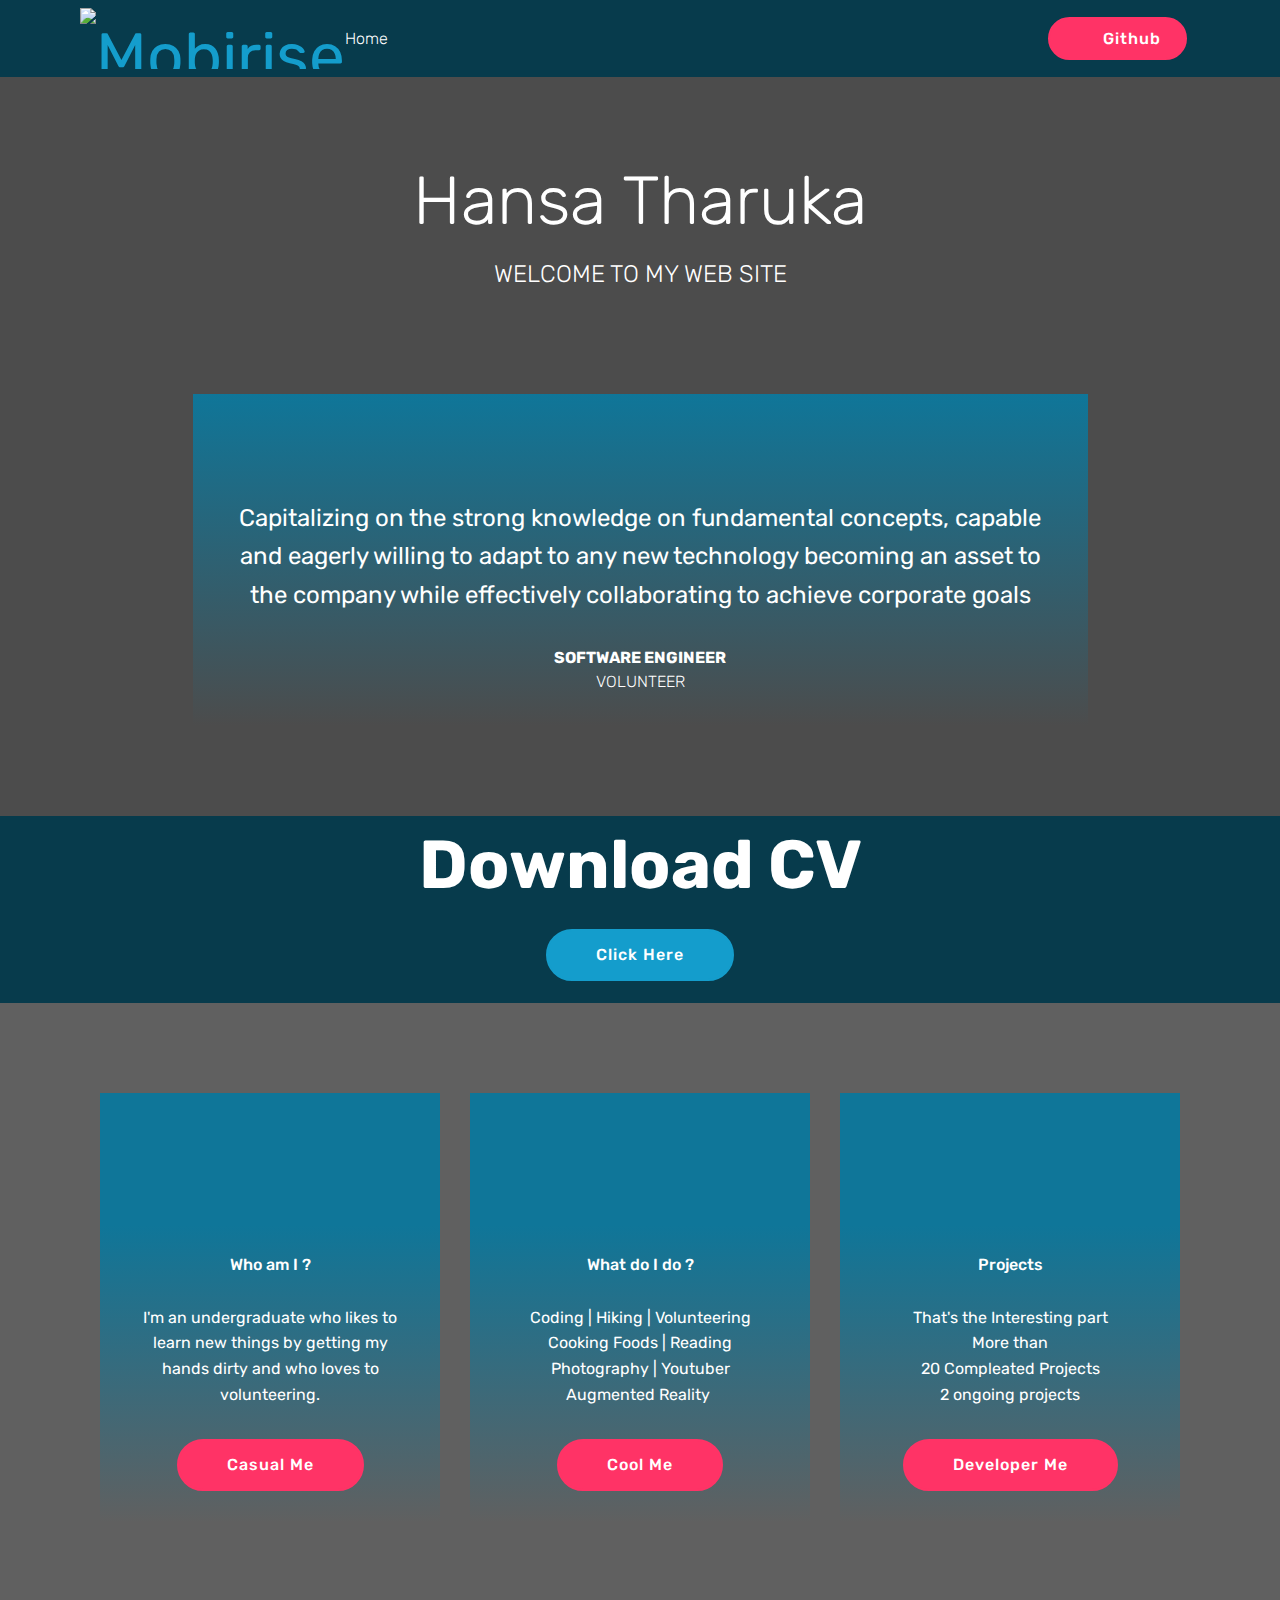
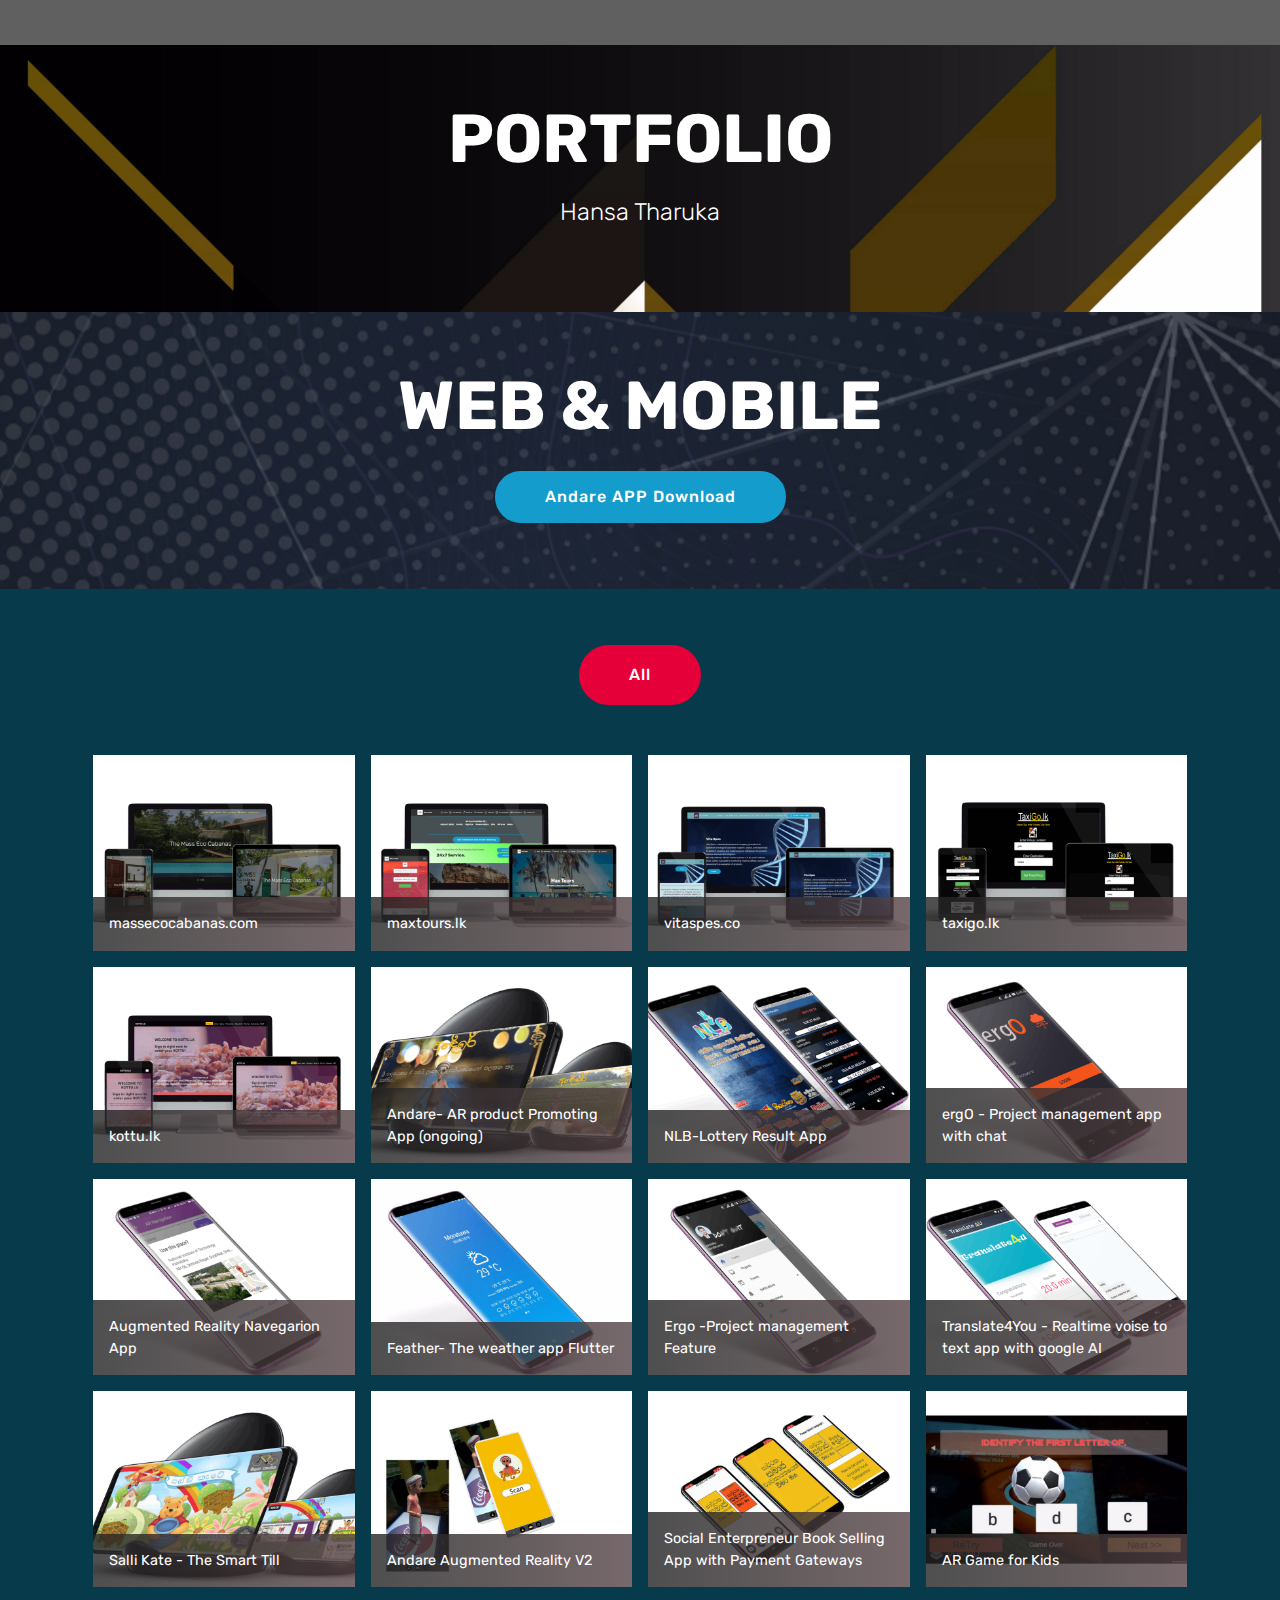
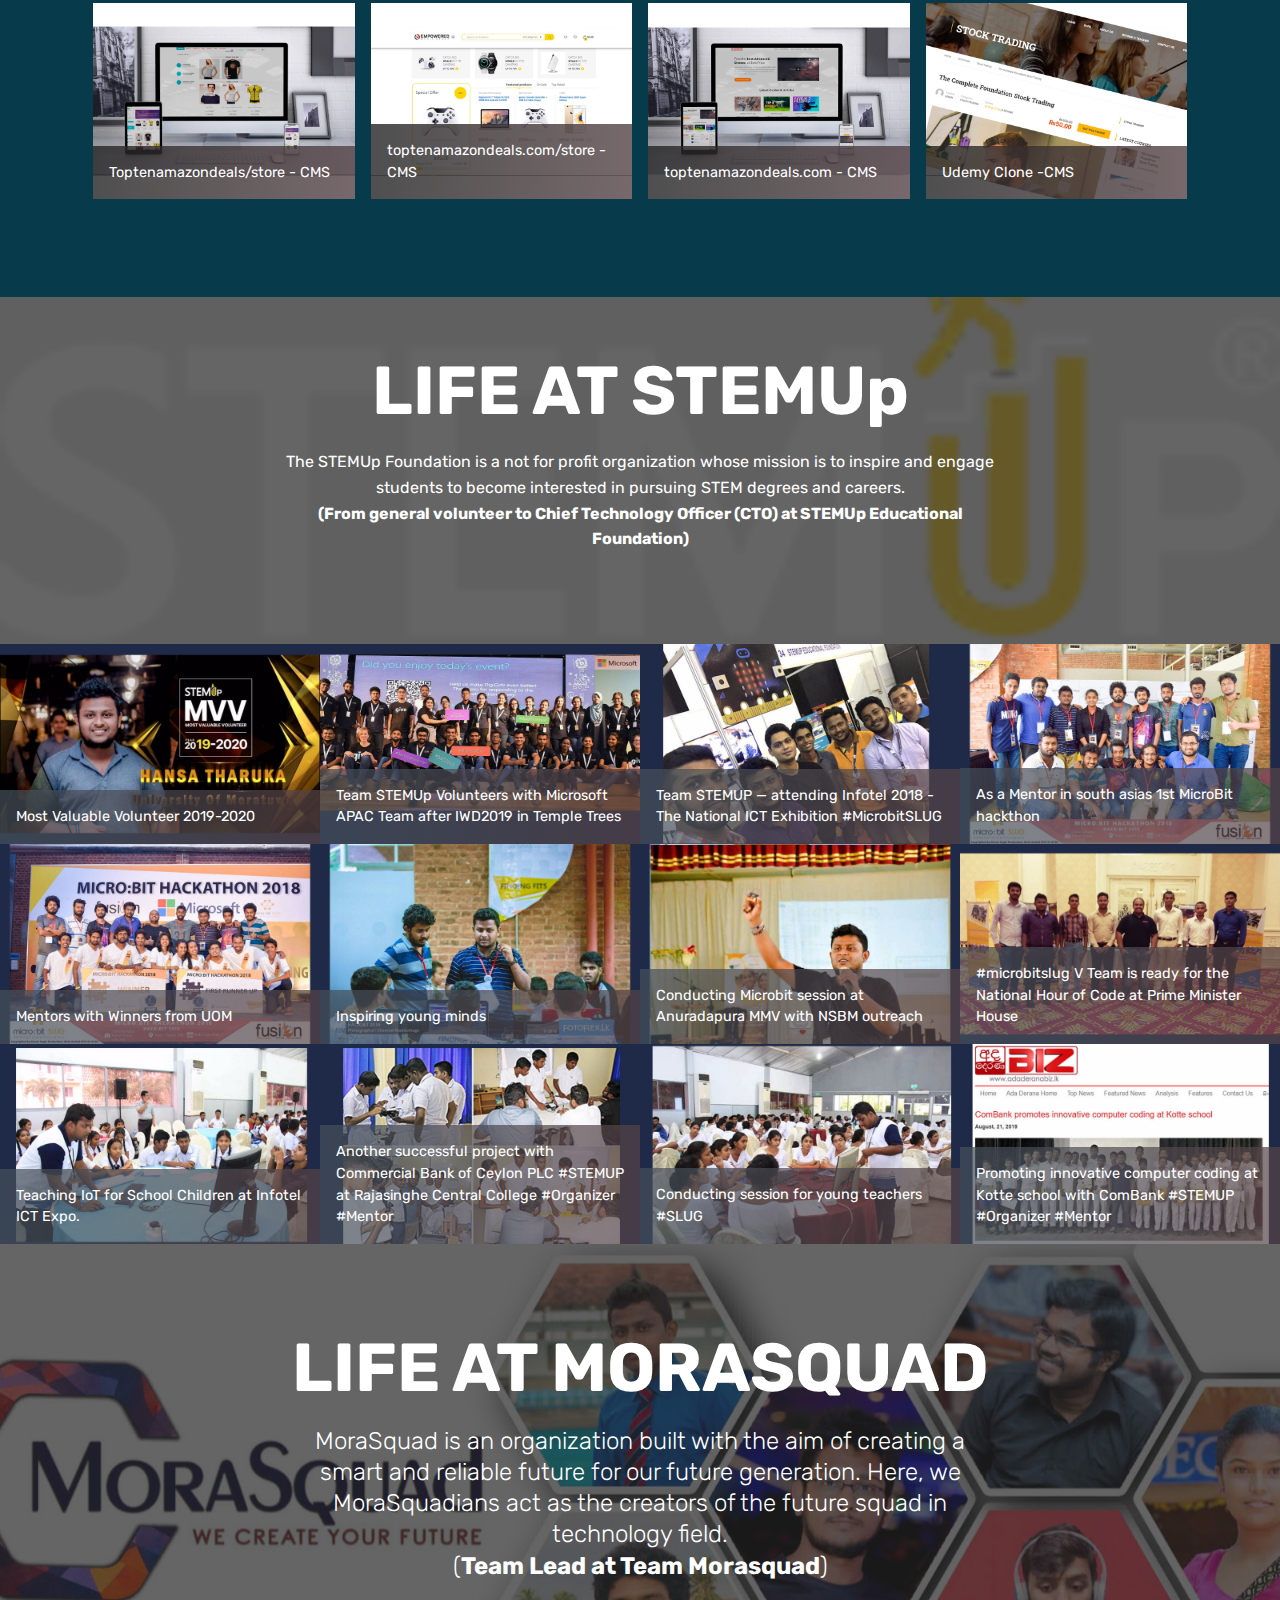
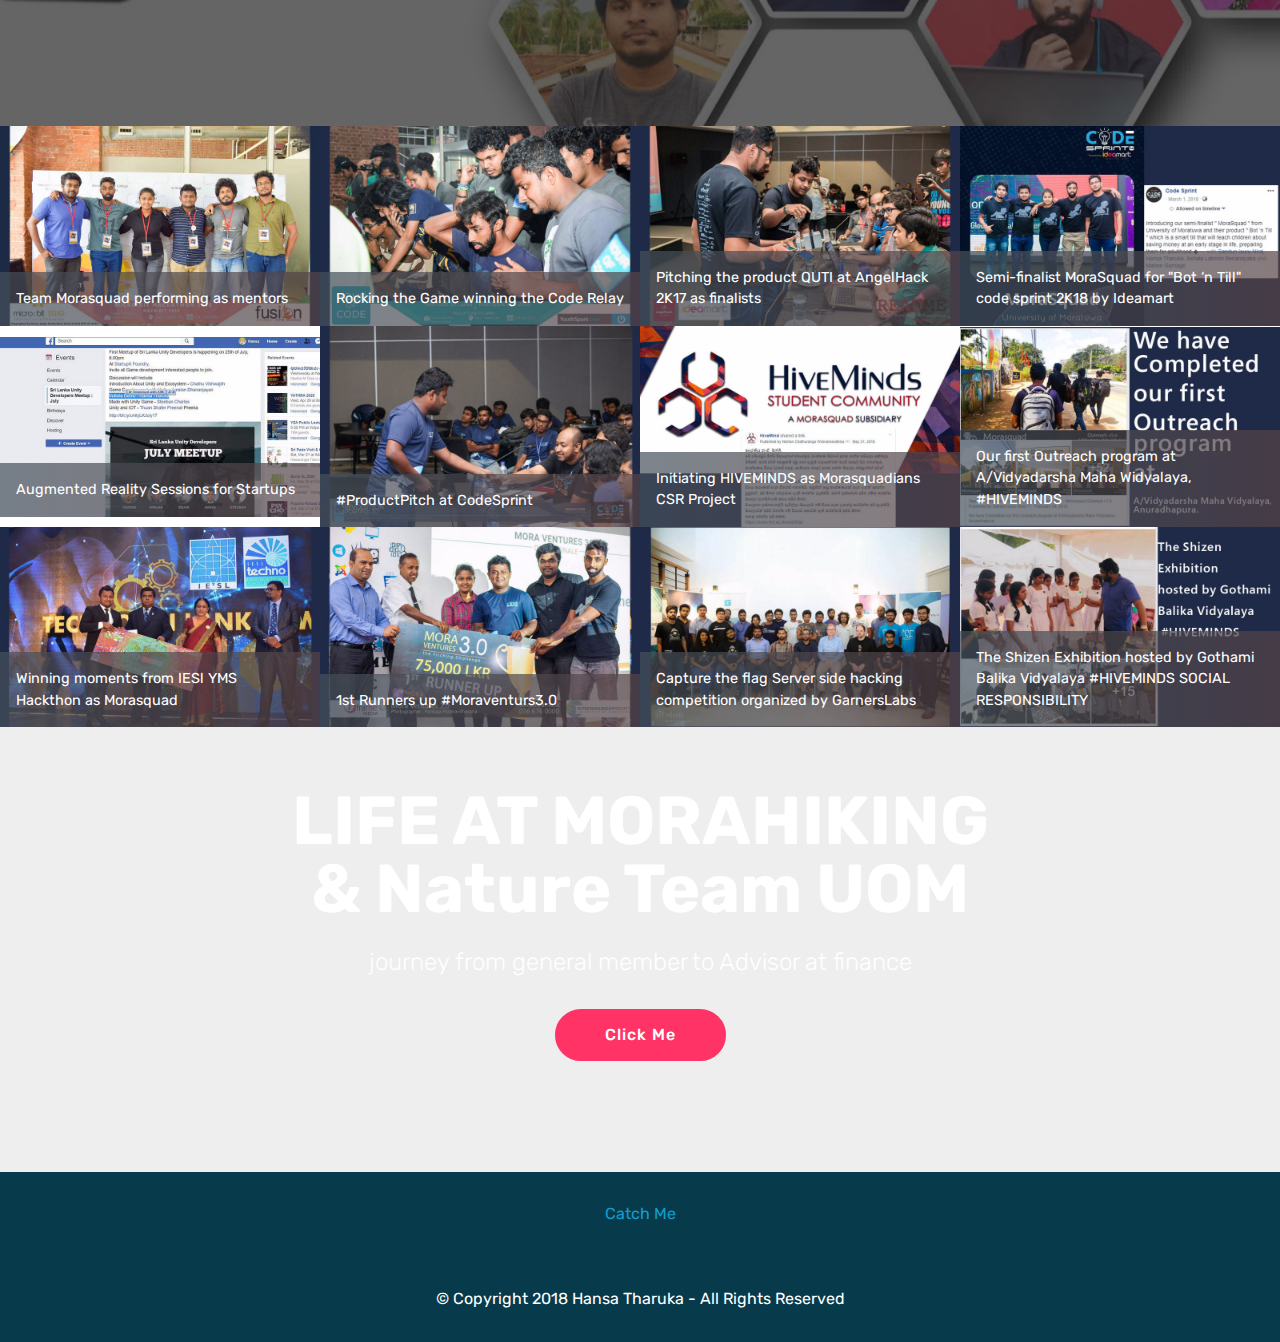
==== commit 491f0dc9: "New Web Projects Added" ====
--- a/index.html
+++ b/index.html
@@ -72,7 +72,7 @@
     </nav>
 </section>
 
-<section class="engine"><a href="https://mobirise.info/b">create a website</a></section><section class="testimonials5 cid-rABpnMsEXy mbr-parallax-background" id="testimonials5-0">
+<section class="engine"><a href="https://mobirise.info/w">free html5 templates</a></section><section class="testimonials5 cid-rABpnMsEXy mbr-parallax-background" id="testimonials5-0">
 
     
 
@@ -238,7 +238,7 @@
     
 
     <div class="container">
-        <div><!-- Filter --><div class="mbr-gallery-filter container gallery-filter-active"><ul buttons="0"><li class="mbr-gallery-filter-all"><a class="btn btn-md btn-secondary active display-7" href="">All</a></li></ul></div><!-- Gallery --><div class="mbr-gallery-row"><div class="mbr-gallery-layout-default"><div><div><div class="mbr-gallery-item mbr-gallery-item--p1" data-video-url="false" data-tags="Web Development"><div href="#lb-gallery2-7" data-slide-to="0" data-toggle="modal"><img src="assets/images/011-3-2000x1250-800x600.png" alt="" title=""><span class="icon-focus"></span><span class="mbr-gallery-title mbr-fonts-style display-7"><strong><a href="http://massecocabanas.com/OLD/" target="_blank" class="text-white">massecocabanas.com</a></strong></span></div></div><div class="mbr-gallery-item mbr-gallery-item--p1" data-video-url="false" data-tags="Web Development"><div href="#lb-gallery2-7" data-slide-to="1" data-toggle="modal"><img src="assets/images/002-1-2000x1250-800x600.png" alt="" title=""><span class="icon-focus"></span><span class="mbr-gallery-title mbr-fonts-style display-7"><strong><a href="http://maxtours.lk/index2.html" target="_blank" class="text-white">maxtours.lk</a></strong></span></div></div><div class="mbr-gallery-item mbr-gallery-item--p1" data-video-url="false" data-tags="Web Development"><div href="#lb-gallery2-7" data-slide-to="2" data-toggle="modal"><img src="assets/images/003-1-2000x1250-800x600.png" alt="" title=""><span class="icon-focus"></span><span class="mbr-gallery-title mbr-fonts-style display-7"><strong><a href="https://www.vitaspes.co/" target="_blank" class="text-white">vitaspes.co</a></strong></span></div></div><div class="mbr-gallery-item mbr-gallery-item--p1" data-video-url="false" data-tags="Web Development"><div href="#lb-gallery2-7" data-slide-to="3" data-toggle="modal"><img src="assets/images/004-1-2000x1250-800x600.png" alt="" title=""><span class="icon-focus"></span><span class="mbr-gallery-title mbr-fonts-style display-7"><a href="http://taxigo.lk/estimate.htm" target="_blank" class="text-white">taxigo.lk</a></span></div></div><div class="mbr-gallery-item mbr-gallery-item--p1" data-video-url="false" data-tags="Web Development"><div href="#lb-gallery2-7" data-slide-to="4" data-toggle="modal"><img src="assets/images/005-1-2000x1250-800x600.png" alt="" title=""><span class="icon-focus"></span><span class="mbr-gallery-title mbr-fonts-style display-7">kottu.lk</span></div></div><div class="mbr-gallery-item mbr-gallery-item--p1" data-video-url="false" data-tags="Mobile Apps"><div href="#lb-gallery2-7" data-slide-to="5" data-toggle="modal"><img src="assets/images/007-2000x1333-800x600.png" alt="" title=""><span class="icon-focus"></span><span class="mbr-gallery-title mbr-fonts-style display-7">Andare- AR product Promoting App (ongoing)</span></div></div><div class="mbr-gallery-item mbr-gallery-item--p1" data-video-url="false" data-tags="Mobile Apps"><div href="#lb-gallery2-7" data-slide-to="6" data-toggle="modal"><img src="assets/images/0008-1500x1000-800x600.png" alt="" title=""><span class="icon-focus"></span><span class="mbr-gallery-title mbr-fonts-style display-7">NLB-Lottery Result App</span></div></div><div class="mbr-gallery-item mbr-gallery-item--p1" data-video-url="false" data-tags="Mobile Apps"><div href="#lb-gallery2-7" data-slide-to="7" data-toggle="modal"><img src="assets/images/003-ergo-1500x1000-800x600.png" alt="" title=""><span class="icon-focus"></span><span class="mbr-gallery-title mbr-fonts-style display-7">ergO - Project management app with chat<br></span></div></div><div class="mbr-gallery-item mbr-gallery-item--p1" data-video-url="false" data-tags="Mobile Apps"><div href="#lb-gallery2-7" data-slide-to="8" data-toggle="modal"><img src="assets/images/01-1500x1000-800x600.png" alt="" title=""><span class="icon-focus"></span><span class="mbr-gallery-title mbr-fonts-style display-7">Augmented Reality Navegarion App<br></span></div></div><div class="mbr-gallery-item mbr-gallery-item--p1" data-video-url="false" data-tags="Mobile Apps"><div href="#lb-gallery2-7" data-slide-to="9" data-toggle="modal"><img src="assets/images/weather-1500x1000-800x600.jpg" alt="" title=""><span class="icon-focus"></span><span class="mbr-gallery-title mbr-fonts-style display-7">Feather- The weather app Flutter</span></div></div><div class="mbr-gallery-item mbr-gallery-item--p1" data-video-url="false" data-tags="Mobile Apps"><div href="#lb-gallery2-7" data-slide-to="10" data-toggle="modal"><img src="assets/images/004-1500x1000-800x600.png" alt="" title=""><span class="icon-focus"></span><span class="mbr-gallery-title mbr-fonts-style display-7">Ergo -Project management Feature</span></div></div><div class="mbr-gallery-item mbr-gallery-item--p1" data-video-url="false" data-tags="Mobile Apps"><div href="#lb-gallery2-7" data-slide-to="11" data-toggle="modal"><img src="assets/images/009-1500x1000-800x600.png" alt="" title=""><span class="icon-focus"></span><span class="mbr-gallery-title mbr-fonts-style display-7">Translate4You - Realtime voise to text app with google AI</span></div></div><div class="mbr-gallery-item mbr-gallery-item--p1" data-video-url="false" data-tags="Mobile Apps"><div href="#lb-gallery2-7" data-slide-to="12" data-toggle="modal"><img src="assets/images/00100-2000x1333-800x600.png" alt="" title=""><span class="icon-focus"></span><span class="mbr-gallery-title mbr-fonts-style display-7">Salli Kate - The Smart Till</span></div></div><div class="mbr-gallery-item mbr-gallery-item--p1" data-video-url="false" data-tags="Mobile Apps"><div href="#lb-gallery2-7" data-slide-to="13" data-toggle="modal"><img src="assets/images/andare-2000x1500-800x600.jpg" alt="" title=""><span class="icon-focus"></span><span class="mbr-gallery-title mbr-fonts-style display-7">Andare Augmented Reality V2</span></div></div><div class="mbr-gallery-item mbr-gallery-item--p1" data-video-url="false" data-tags="Mobile Apps"><div href="#lb-gallery2-7" data-slide-to="14" data-toggle="modal"><img src="assets/images/008-2-2000x1055-800x450.png" alt="" title=""><span class="icon-focus"></span><span class="mbr-gallery-title mbr-fonts-style display-7">Social Enterpreneur Book Selling App with Payment Gateways</span></div></div><div class="mbr-gallery-item mbr-gallery-item--p1" data-video-url="false" data-tags="Mobile Apps"><div href="#lb-gallery2-7" data-slide-to="15" data-toggle="modal"><img src="assets/images/img-20190919-wa0010-1280x720-800x450.jpeg" alt="" title=""><span class="icon-focus"></span><span class="mbr-gallery-title mbr-fonts-style display-7">AR Game for Kids</span></div></div></div></div><div class="clearfix"></div></div></div><!-- Lightbox --><div data-app-prevent-settings="" class="mbr-slider modal fade carousel slide" tabindex="-1" data-keyboard="true" data-interval="false" id="lb-gallery2-7"><div class="modal-dialog"><div class="modal-content"><div class="modal-body"><div class="carousel-inner"><div class="carousel-item"><img src="assets/images/011-3-2000x1250.png" alt="" title=""></div><div class="carousel-item"><img src="assets/images/002-1-2000x1250.png" alt="" title=""></div><div class="carousel-item"><img src="assets/images/003-1-2000x1250.png" alt="" title=""></div><div class="carousel-item"><img src="assets/images/004-1-2000x1250.png" alt="" title=""></div><div class="carousel-item"><img src="assets/images/005-1-2000x1250.png" alt="" title=""></div><div class="carousel-item"><img src="assets/images/007-2000x1333.png" alt="" title=""></div><div class="carousel-item"><img src="assets/images/0008-1500x1000.png" alt="" title=""></div><div class="carousel-item"><img src="assets/images/003-ergo-1500x1000.png" alt="" title=""></div><div class="carousel-item"><img src="assets/images/01-1500x1000.png" alt="" title=""></div><div class="carousel-item"><img src="assets/images/weather-1500x1000.jpg" alt="" title=""></div><div class="carousel-item"><img src="assets/images/004-1500x1000.png" alt="" title=""></div><div class="carousel-item"><img src="assets/images/009-1500x1000.png" alt="" title=""></div><div class="carousel-item"><img src="assets/images/00100-2000x1333.png" alt="" title=""></div><div class="carousel-item active"><img src="assets/images/andare-2000x1500.jpg" alt="" title=""></div><div class="carousel-item"><img src="assets/images/008-2-2000x1055.png" alt="" title=""></div><div class="carousel-item"><img src="assets/images/img-20190919-wa0010-1280x720.jpeg" alt="" title=""></div></div><a class="carousel-control carousel-control-prev" role="button" data-slide="prev" href="#lb-gallery2-7"><span class="mbri-left mbr-iconfont" aria-hidden="true"></span><span class="sr-only">Previous</span></a><a class="carousel-control carousel-control-next" role="button" data-slide="next" href="#lb-gallery2-7"><span class="mbri-right mbr-iconfont" aria-hidden="true"></span><span class="sr-only">Next</span></a><a class="close" href="#" role="button" data-dismiss="modal"><span class="sr-only">Close</span></a></div></div></div></div></div>
+        <div><!-- Filter --><div class="mbr-gallery-filter container gallery-filter-active"><ul buttons="0"><li class="mbr-gallery-filter-all"><a class="btn btn-md btn-secondary active display-7" href="">All</a></li></ul></div><!-- Gallery --><div class="mbr-gallery-row"><div class="mbr-gallery-layout-default"><div><div><div class="mbr-gallery-item mbr-gallery-item--p1" data-video-url="false" data-tags="Web Development"><div href="#lb-gallery2-7" data-slide-to="0" data-toggle="modal"><img src="assets/images/011-3-2000x1250-800x600.png" alt="" title=""><span class="icon-focus"></span><span class="mbr-gallery-title mbr-fonts-style display-7"><strong><a href="http://massecocabanas.com/OLD/" target="_blank" class="text-white">massecocabanas.com</a></strong></span></div></div><div class="mbr-gallery-item mbr-gallery-item--p1" data-video-url="false" data-tags="Web Development"><div href="#lb-gallery2-7" data-slide-to="1" data-toggle="modal"><img src="assets/images/002-1-2000x1250-800x600.png" alt="" title=""><span class="icon-focus"></span><span class="mbr-gallery-title mbr-fonts-style display-7"><strong><a href="http://maxtours.lk/index2.html" target="_blank" class="text-white">maxtours.lk</a></strong></span></div></div><div class="mbr-gallery-item mbr-gallery-item--p1" data-video-url="false" data-tags="Web Development"><div href="#lb-gallery2-7" data-slide-to="2" data-toggle="modal"><img src="assets/images/003-1-2000x1250-800x600.png" alt="" title=""><span class="icon-focus"></span><span class="mbr-gallery-title mbr-fonts-style display-7"><strong><a href="https://www.vitaspes.co/" target="_blank" class="text-white">vitaspes.co</a></strong></span></div></div><div class="mbr-gallery-item mbr-gallery-item--p1" data-video-url="false" data-tags="Web Development"><div href="#lb-gallery2-7" data-slide-to="3" data-toggle="modal"><img src="assets/images/004-1-2000x1250-800x600.png" alt="" title=""><span class="icon-focus"></span><span class="mbr-gallery-title mbr-fonts-style display-7"><a href="http://taxigo.lk/estimate.htm" target="_blank" class="text-white">taxigo.lk</a></span></div></div><div class="mbr-gallery-item mbr-gallery-item--p1" data-video-url="false" data-tags="Web Development"><div href="#lb-gallery2-7" data-slide-to="4" data-toggle="modal"><img src="assets/images/005-1-2000x1250-800x600.png" alt="" title=""><span class="icon-focus"></span><span class="mbr-gallery-title mbr-fonts-style display-7">kottu.lk</span></div></div><div class="mbr-gallery-item mbr-gallery-item--p1" data-video-url="false" data-tags="Mobile Apps"><div href="#lb-gallery2-7" data-slide-to="5" data-toggle="modal"><img src="assets/images/007-2000x1333-800x600.png" alt="" title=""><span class="icon-focus"></span><span class="mbr-gallery-title mbr-fonts-style display-7">Andare- AR product Promoting App (ongoing)</span></div></div><div class="mbr-gallery-item mbr-gallery-item--p1" data-video-url="false" data-tags="Mobile Apps"><div href="#lb-gallery2-7" data-slide-to="6" data-toggle="modal"><img src="assets/images/0008-1500x1000-800x600.png" alt="" title=""><span class="icon-focus"></span><span class="mbr-gallery-title mbr-fonts-style display-7">NLB-Lottery Result App</span></div></div><div class="mbr-gallery-item mbr-gallery-item--p1" data-video-url="false" data-tags="Mobile Apps"><div href="#lb-gallery2-7" data-slide-to="7" data-toggle="modal"><img src="assets/images/003-ergo-1500x1000-800x600.png" alt="" title=""><span class="icon-focus"></span><span class="mbr-gallery-title mbr-fonts-style display-7">ergO - Project management app with chat<br></span></div></div><div class="mbr-gallery-item mbr-gallery-item--p1" data-video-url="false" data-tags="Mobile Apps"><div href="#lb-gallery2-7" data-slide-to="8" data-toggle="modal"><img src="assets/images/01-1500x1000-800x600.png" alt="" title=""><span class="icon-focus"></span><span class="mbr-gallery-title mbr-fonts-style display-7">Augmented Reality Navegarion App<br></span></div></div><div class="mbr-gallery-item mbr-gallery-item--p1" data-video-url="false" data-tags="Mobile Apps"><div href="#lb-gallery2-7" data-slide-to="9" data-toggle="modal"><img src="assets/images/weather-1500x1000-800x600.jpg" alt="" title=""><span class="icon-focus"></span><span class="mbr-gallery-title mbr-fonts-style display-7">Feather- The weather app Flutter</span></div></div><div class="mbr-gallery-item mbr-gallery-item--p1" data-video-url="false" data-tags="Mobile Apps"><div href="#lb-gallery2-7" data-slide-to="10" data-toggle="modal"><img src="assets/images/004-1500x1000-800x600.png" alt="" title=""><span class="icon-focus"></span><span class="mbr-gallery-title mbr-fonts-style display-7">Ergo -Project management Feature</span></div></div><div class="mbr-gallery-item mbr-gallery-item--p1" data-video-url="false" data-tags="Mobile Apps"><div href="#lb-gallery2-7" data-slide-to="11" data-toggle="modal"><img src="assets/images/009-1500x1000-800x600.png" alt="" title=""><span class="icon-focus"></span><span class="mbr-gallery-title mbr-fonts-style display-7">Translate4You - Realtime voise to text app with google AI</span></div></div><div class="mbr-gallery-item mbr-gallery-item--p1" data-video-url="false" data-tags="Mobile Apps"><div href="#lb-gallery2-7" data-slide-to="12" data-toggle="modal"><img src="assets/images/00100-2000x1333-800x600.png" alt="" title=""><span class="icon-focus"></span><span class="mbr-gallery-title mbr-fonts-style display-7">Salli Kate - The Smart Till</span></div></div><div class="mbr-gallery-item mbr-gallery-item--p1" data-video-url="false" data-tags="Mobile Apps"><div href="#lb-gallery2-7" data-slide-to="13" data-toggle="modal"><img src="assets/images/andare-2000x1500-800x600.jpg" alt="" title=""><span class="icon-focus"></span><span class="mbr-gallery-title mbr-fonts-style display-7">Andare Augmented Reality V2</span></div></div><div class="mbr-gallery-item mbr-gallery-item--p1" data-video-url="false" data-tags="Mobile Apps"><div href="#lb-gallery2-7" data-slide-to="14" data-toggle="modal"><img src="assets/images/01-1333x1000-800x600.jpg" alt="" title=""><span class="icon-focus"></span><span class="mbr-gallery-title mbr-fonts-style display-7">Social Enterpreneur Book Selling App with Payment Gateways</span></div></div><div class="mbr-gallery-item mbr-gallery-item--p1" data-video-url="false" data-tags="Mobile Apps"><div href="#lb-gallery2-7" data-slide-to="15" data-toggle="modal"><img src="assets/images/012-1333x1000-800x600.jpg" alt="" title=""><span class="icon-focus"></span><span class="mbr-gallery-title mbr-fonts-style display-7">AR Game for Kids</span></div></div><div class="mbr-gallery-item mbr-gallery-item--p1" data-video-url="false" data-tags="Web Development"><div href="#lb-gallery2-7" data-slide-to="16" data-toggle="modal"><img src="assets/images/w02-1333x1000-800x600.jpg" alt="" title=""><span class="icon-focus"></span><span class="mbr-gallery-title mbr-fonts-style display-7">Toptenamazondeals/store - CMS</span></div></div><div class="mbr-gallery-item mbr-gallery-item--p1" data-video-url="false" data-tags="Web Development"><div href="#lb-gallery2-7" data-slide-to="17" data-toggle="modal"><img src="assets/images/w4-1333x1000-800x600.jpg" alt="" title=""><span class="icon-focus"></span><span class="mbr-gallery-title mbr-fonts-style display-7">toptenamazondeals.com/store -CMS</span></div></div><div class="mbr-gallery-item mbr-gallery-item--p1" data-video-url="false" data-tags="Web Development"><div href="#lb-gallery2-7" data-slide-to="18" data-toggle="modal"><img src="assets/images/webui-1333x1000-800x600.jpg" alt="" title=""><span class="icon-focus"></span><span class="mbr-gallery-title mbr-fonts-style display-7">toptenamazondeals.com - CMS</span></div></div><div class="mbr-gallery-item mbr-gallery-item--p1" data-video-url="false" data-tags="Web Development"><div href="#lb-gallery2-7" data-slide-to="19" data-toggle="modal"><img src="assets/images/e5-1333x1000-800x600.jpg" alt="" title=""><span class="icon-focus"></span><span class="mbr-gallery-title mbr-fonts-style display-7">Udemy Clone -CMS</span></div></div></div></div><div class="clearfix"></div></div></div><!-- Lightbox --><div data-app-prevent-settings="" class="mbr-slider modal fade carousel slide" tabindex="-1" data-keyboard="true" data-interval="false" id="lb-gallery2-7"><div class="modal-dialog"><div class="modal-content"><div class="modal-body"><div class="carousel-inner"><div class="carousel-item"><img src="assets/images/011-3-2000x1250.png" alt="" title=""></div><div class="carousel-item"><img src="assets/images/002-1-2000x1250.png" alt="" title=""></div><div class="carousel-item"><img src="assets/images/003-1-2000x1250.png" alt="" title=""></div><div class="carousel-item"><img src="assets/images/004-1-2000x1250.png" alt="" title=""></div><div class="carousel-item"><img src="assets/images/005-1-2000x1250.png" alt="" title=""></div><div class="carousel-item"><img src="assets/images/007-2000x1333.png" alt="" title=""></div><div class="carousel-item"><img src="assets/images/0008-1500x1000.png" alt="" title=""></div><div class="carousel-item"><img src="assets/images/003-ergo-1500x1000.png" alt="" title=""></div><div class="carousel-item"><img src="assets/images/01-1500x1000.png" alt="" title=""></div><div class="carousel-item"><img src="assets/images/weather-1500x1000.jpg" alt="" title=""></div><div class="carousel-item"><img src="assets/images/004-1500x1000.png" alt="" title=""></div><div class="carousel-item"><img src="assets/images/009-1500x1000.png" alt="" title=""></div><div class="carousel-item"><img src="assets/images/00100-2000x1333.png" alt="" title=""></div><div class="carousel-item"><img src="assets/images/andare-2000x1500.jpg" alt="" title=""></div><div class="carousel-item"><img src="assets/images/01-1333x1000.jpg" alt="" title=""></div><div class="carousel-item"><img src="assets/images/012-1333x1000.jpg" alt="" title=""></div><div class="carousel-item"><img src="assets/images/w02-1333x1000.jpg" alt="" title=""></div><div class="carousel-item active"><img src="assets/images/w4-1333x1000.jpg" alt="" title=""></div><div class="carousel-item"><img src="assets/images/webui-1333x1000.jpg" alt="" title=""></div><div class="carousel-item"><img src="assets/images/e5-1333x1000.jpg" alt="" title=""></div></div><a class="carousel-control carousel-control-prev" role="button" data-slide="prev" href="#lb-gallery2-7"><span class="mbri-left mbr-iconfont" aria-hidden="true"></span><span class="sr-only">Previous</span></a><a class="carousel-control carousel-control-next" role="button" data-slide="next" href="#lb-gallery2-7"><span class="mbri-right mbr-iconfont" aria-hidden="true"></span><span class="sr-only">Next</span></a><a class="close" href="#" role="button" data-dismiss="modal"><span class="sr-only">Close</span></a></div></div></div></div></div>
     </div>
 
 </section>
--- a/assets/mobirise/css/mbr-additional.css
+++ b/assets/mobirise/css/mbr-additional.css
@@ -2456,3 +2456,454 @@
 .cid-rAEhbQG3og .media-container-row .row-copirayt p {
   width: 100%;
 }
+.cid-rAEz1cX18a .navbar {
+  padding: .5rem 0;
+  background: #073b4c;
+  transition: none;
+  min-height: 77px;
+}
+.cid-rAEz1cX18a .navbar-dropdown.bg-color.transparent.opened {
+  background: #073b4c;
+}
+.cid-rAEz1cX18a a {
+  font-style: normal;
+}
+.cid-rAEz1cX18a .nav-item span {
+  padding-right: 0.4em;
+  line-height: 0.5em;
+  vertical-align: text-bottom;
+  position: relative;
+  text-decoration: none;
+}
+.cid-rAEz1cX18a .nav-item a {
+  display: flex;
+  align-items: center;
+  justify-content: center;
+  padding: 0.7rem 0 !important;
+  margin: 0rem .65rem !important;
+}
+.cid-rAEz1cX18a .nav-item:focus,
+.cid-rAEz1cX18a .nav-link:focus {
+  outline: none;
+}
+.cid-rAEz1cX18a .btn {
+  padding: 0.4rem 1.5rem;
+  display: inline-flex;
+  align-items: center;
+}
+.cid-rAEz1cX18a .btn .mbr-iconfont {
+  font-size: 1.6rem;
+}
+.cid-rAEz1cX18a .menu-logo {
+  margin-right: auto;
+}
+.cid-rAEz1cX18a .menu-logo .navbar-brand {
+  display: flex;
+  margin-left: 5rem;
+  padding: 0;
+  transition: padding .2s;
+  min-height: 3.8rem;
+  align-items: center;
+}
+.cid-rAEz1cX18a .menu-logo .navbar-brand .navbar-caption-wrap {
+  display: -webkit-flex;
+  -webkit-align-items: center;
+  align-items: center;
+  word-break: break-word;
+  min-width: 7rem;
+  margin: .3rem 0;
+}
+.cid-rAEz1cX18a .menu-logo .navbar-brand .navbar-caption-wrap .navbar-caption {
+  line-height: 1.2rem !important;
+  padding-right: 2rem;
+}
+.cid-rAEz1cX18a .menu-logo .navbar-brand .navbar-logo {
+  font-size: 4rem;
+  transition: font-size 0.25s;
+}
+.cid-rAEz1cX18a .menu-logo .navbar-brand .navbar-logo img {
+  display: flex;
+}
+.cid-rAEz1cX18a .menu-logo .navbar-brand .navbar-logo .mbr-iconfont {
+  transition: font-size 0.25s;
+}
+.cid-rAEz1cX18a .navbar-toggleable-sm .navbar-collapse {
+  justify-content: flex-end;
+  -webkit-justify-content: flex-end;
+  padding-right: 5rem;
+  width: auto;
+}
+.cid-rAEz1cX18a .navbar-toggleable-sm .navbar-collapse .navbar-nav {
+  flex-wrap: wrap;
+  -webkit-flex-wrap: wrap;
+  padding-left: 0;
+}
+.cid-rAEz1cX18a .navbar-toggleable-sm .navbar-collapse .navbar-nav .nav-item {
+  -webkit-align-self: center;
+  align-self: center;
+}
+.cid-rAEz1cX18a .navbar-toggleable-sm .navbar-collapse .navbar-buttons {
+  padding-left: 0;
+  padding-bottom: 0;
+}
+.cid-rAEz1cX18a .dropdown .dropdown-menu {
+  background: #073b4c;
+  display: none;
+  position: absolute;
+  min-width: 5rem;
+  padding-top: 1.4rem;
+  padding-bottom: 1.4rem;
+  text-align: left;
+}
+.cid-rAEz1cX18a .dropdown .dropdown-menu .dropdown-item {
+  width: auto;
+  padding: 0.235em 1.5385em 0.235em 1.5385em !important;
+}
+.cid-rAEz1cX18a .dropdown .dropdown-menu .dropdown-item::after {
+  right: 0.5rem;
+}
+.cid-rAEz1cX18a .dropdown .dropdown-menu .dropdown-submenu {
+  margin: 0;
+}
+.cid-rAEz1cX18a .dropdown.open > .dropdown-menu {
+  display: block;
+}
+.cid-rAEz1cX18a .navbar-toggleable-sm.opened:after {
+  position: absolute;
+  width: 100vw;
+  height: 100vh;
+  content: '';
+  background-color: rgba(0, 0, 0, 0.1);
+  left: 0;
+  bottom: 0;
+  transform: translateY(100%);
+  -webkit-transform: translateY(100%);
+  z-index: 1000;
+}
+.cid-rAEz1cX18a .navbar.navbar-short {
+  min-height: 60px;
+  transition: all .2s;
+}
+.cid-rAEz1cX18a .navbar.navbar-short .navbar-toggler-right {
+  top: 20px;
+}
+.cid-rAEz1cX18a .navbar.navbar-short .navbar-logo a {
+  font-size: 2.5rem !important;
+  line-height: 2.5rem;
+  transition: font-size 0.25s;
+}
+.cid-rAEz1cX18a .navbar.navbar-short .navbar-logo a .mbr-iconfont {
+  font-size: 2.5rem !important;
+}
+.cid-rAEz1cX18a .navbar.navbar-short .navbar-logo a img {
+  height: 3rem !important;
+}
+.cid-rAEz1cX18a .navbar.navbar-short .navbar-brand {
+  min-height: 3rem;
+}
+.cid-rAEz1cX18a button.navbar-toggler {
+  width: 31px;
+  height: 18px;
+  cursor: pointer;
+  transition: all .2s;
+  top: 1.5rem;
+  right: 1rem;
+}
+.cid-rAEz1cX18a button.navbar-toggler:focus {
+  outline: none;
+}
+.cid-rAEz1cX18a button.navbar-toggler .hamburger span {
+  position: absolute;
+  right: 0;
+  width: 30px;
+  height: 2px;
+  border-right: 5px;
+  background-color: #ffffff;
+}
+.cid-rAEz1cX18a button.navbar-toggler .hamburger span:nth-child(1) {
+  top: 0;
+  transition: all .2s;
+}
+.cid-rAEz1cX18a button.navbar-toggler .hamburger span:nth-child(2) {
+  top: 8px;
+  transition: all .15s;
+}
+.cid-rAEz1cX18a button.navbar-toggler .hamburger span:nth-child(3) {
+  top: 8px;
+  transition: all .15s;
+}
+.cid-rAEz1cX18a button.navbar-toggler .hamburger span:nth-child(4) {
+  top: 16px;
+  transition: all .2s;
+}
+.cid-rAEz1cX18a nav.opened .hamburger span:nth-child(1) {
+  top: 8px;
+  width: 0;
+  opacity: 0;
+  right: 50%;
+  transition: all .2s;
+}
+.cid-rAEz1cX18a nav.opened .hamburger span:nth-child(2) {
+  -webkit-transform: rotate(45deg);
+  transform: rotate(45deg);
+  transition: all .25s;
+}
+.cid-rAEz1cX18a nav.opened .hamburger span:nth-child(3) {
+  -webkit-transform: rotate(-45deg);
+  transform: rotate(-45deg);
+  transition: all .25s;
+}
+.cid-rAEz1cX18a nav.opened .hamburger span:nth-child(4) {
+  top: 8px;
+  width: 0;
+  opacity: 0;
+  right: 50%;
+  transition: all .2s;
+}
+.cid-rAEz1cX18a .collapsed.navbar-expand {
+  flex-direction: column;
+}
+.cid-rAEz1cX18a .collapsed .btn {
+  display: flex;
+}
+.cid-rAEz1cX18a .collapsed .navbar-collapse {
+  display: none !important;
+  padding-right: 0 !important;
+}
+.cid-rAEz1cX18a .collapsed .navbar-collapse.collapsing,
+.cid-rAEz1cX18a .collapsed .navbar-collapse.show {
+  display: block !important;
+}
+.cid-rAEz1cX18a .collapsed .navbar-collapse.collapsing .navbar-nav,
+.cid-rAEz1cX18a .collapsed .navbar-collapse.show .navbar-nav {
+  display: block;
+  text-align: center;
+}
+.cid-rAEz1cX18a .collapsed .navbar-collapse.collapsing .navbar-nav .nav-item,
+.cid-rAEz1cX18a .collapsed .navbar-collapse.show .navbar-nav .nav-item {
+  clear: both;
+}
+.cid-rAEz1cX18a .collapsed .navbar-collapse.collapsing .navbar-buttons,
+.cid-rAEz1cX18a .collapsed .navbar-collapse.show .navbar-buttons {
+  text-align: center;
+}
+.cid-rAEz1cX18a .collapsed .navbar-collapse.collapsing .navbar-buttons:last-child,
+.cid-rAEz1cX18a .collapsed .navbar-collapse.show .navbar-buttons:last-child {
+  margin-bottom: 1rem;
+}
+.cid-rAEz1cX18a .collapsed button.navbar-toggler {
+  display: block;
+}
+.cid-rAEz1cX18a .collapsed .navbar-brand {
+  margin-left: 1rem !important;
+}
+.cid-rAEz1cX18a .collapsed .navbar-toggleable-sm {
+  flex-direction: column;
+  -webkit-flex-direction: column;
+}
+.cid-rAEz1cX18a .collapsed .dropdown .dropdown-menu {
+  width: 100%;
+  text-align: center;
+  position: relative;
+  opacity: 0;
+  display: block;
+  height: 0;
+  visibility: hidden;
+  padding: 0;
+  transition-duration: .5s;
+  transition-property: opacity,padding,height;
+}
+.cid-rAEz1cX18a .collapsed .dropdown.open > .dropdown-menu {
+  position: relative;
+  opacity: 1;
+  height: auto;
+  padding: 1.4rem 0;
+  visibility: visible;
+}
+.cid-rAEz1cX18a .collapsed .dropdown .dropdown-submenu {
+  left: 0;
+  text-align: center;
+  width: 100%;
+}
+.cid-rAEz1cX18a .collapsed .dropdown .dropdown-toggle[data-toggle="dropdown-submenu"]::after {
+  margin-top: 0;
+  position: inherit;
+  right: 0;
+  top: 50%;
+  display: inline-block;
+  width: 0;
+  height: 0;
+  margin-left: .3em;
+  vertical-align: middle;
+  content: "";
+  border-top: .30em solid;
+  border-right: .30em solid transparent;
+  border-left: .30em solid transparent;
+}
+@media (max-width: 991px) {
+  .cid-rAEz1cX18a .navbar-expand {
+    flex-direction: column;
+  }
+  .cid-rAEz1cX18a img {
+    height: 3.8rem !important;
+  }
+  .cid-rAEz1cX18a .btn {
+    display: flex;
+  }
+  .cid-rAEz1cX18a button.navbar-toggler {
+    display: block;
+  }
+  .cid-rAEz1cX18a .navbar-brand {
+    margin-left: 1rem !important;
+  }
+  .cid-rAEz1cX18a .navbar-toggleable-sm {
+    flex-direction: column;
+    -webkit-flex-direction: column;
+  }
+  .cid-rAEz1cX18a .navbar-collapse {
+    display: none !important;
+    padding-right: 0 !important;
+  }
+  .cid-rAEz1cX18a .navbar-collapse.collapsing,
+  .cid-rAEz1cX18a .navbar-collapse.show {
+    display: block !important;
+  }
+  .cid-rAEz1cX18a .navbar-collapse.collapsing .navbar-nav,
+  .cid-rAEz1cX18a .navbar-collapse.show .navbar-nav {
+    display: block;
+    text-align: center;
+  }
+  .cid-rAEz1cX18a .navbar-collapse.collapsing .navbar-nav .nav-item,
+  .cid-rAEz1cX18a .navbar-collapse.show .navbar-nav .nav-item {
+    clear: both;
+  }
+  .cid-rAEz1cX18a .navbar-collapse.collapsing .navbar-buttons,
+  .cid-rAEz1cX18a .navbar-collapse.show .navbar-buttons {
+    text-align: center;
+  }
+  .cid-rAEz1cX18a .navbar-collapse.collapsing .navbar-buttons:last-child,
+  .cid-rAEz1cX18a .navbar-collapse.show .navbar-buttons:last-child {
+    margin-bottom: 1rem;
+  }
+  .cid-rAEz1cX18a .dropdown .dropdown-menu {
+    width: 100%;
+    text-align: center;
+    position: relative;
+    opacity: 0;
+    display: block;
+    height: 0;
+    visibility: hidden;
+    padding: 0;
+    transition-duration: .5s;
+    transition-property: opacity,padding,height;
+  }
+  .cid-rAEz1cX18a .dropdown.open > .dropdown-menu {
+    position: relative;
+    opacity: 1;
+    height: auto;
+    padding: 1.4rem 0;
+    visibility: visible;
+  }
+  .cid-rAEz1cX18a .dropdown .dropdown-submenu {
+    left: 0;
+    text-align: center;
+    width: 100%;
+  }
+  .cid-rAEz1cX18a .dropdown .dropdown-toggle[data-toggle="dropdown-submenu"]::after {
+    margin-top: 0;
+    position: inherit;
+    right: 0;
+    top: 50%;
+    display: inline-block;
+    width: 0;
+    height: 0;
+    margin-left: .3em;
+    vertical-align: middle;
+    content: "";
+    border-top: .30em solid;
+    border-right: .30em solid transparent;
+    border-left: .30em solid transparent;
+  }
+}
+@media (min-width: 767px) {
+  .cid-rAEz1cX18a .menu-logo {
+    flex-shrink: 0;
+  }
+}
+.cid-rAEz1cX18a .navbar-collapse {
+  flex-basis: auto;
+}
+.cid-rAEz1cX18a .nav-link:hover,
+.cid-rAEz1cX18a .dropdown-item:hover {
+  color: #c1c1c1 !important;
+}
+.cid-rAEhbQG3og {
+  padding-top: 30px;
+  padding-bottom: 30px;
+  background-color: #073b4c;
+}
+.cid-rAEhbQG3og .row-links {
+  width: 100%;
+  justify-content: center;
+}
+.cid-rAEhbQG3og .social-row {
+  width: 100%;
+  justify-content: center;
+}
+.cid-rAEhbQG3og .media-container-row {
+  flex-direction: column;
+  justify-content: center;
+  align-items: center;
+}
+.cid-rAEhbQG3og .media-container-row .foot-menu {
+  list-style: none;
+  display: flex;
+  justify-content: center;
+  flex-wrap: wrap;
+  padding: 0;
+  margin-bottom: 0;
+}
+.cid-rAEhbQG3og .media-container-row .foot-menu li {
+  padding: 0 1rem 1rem 1rem;
+}
+.cid-rAEhbQG3og .media-container-row .foot-menu li p {
+  margin: 0;
+}
+.cid-rAEhbQG3og .media-container-row .social-list {
+  padding-left: 0;
+  margin-bottom: 0;
+  list-style: none;
+  display: flex;
+  flex-wrap: wrap;
+  justify-content: flex-end;
+  -webkit-justify-content: flex-end;
+}
+.cid-rAEhbQG3og .media-container-row .social-list .mbr-iconfont-social {
+  font-size: 1.5rem;
+  color: #ffffff;
+}
+.cid-rAEhbQG3og .media-container-row .social-list .soc-item {
+  margin: 0 .5rem;
+}
+.cid-rAEhbQG3og .media-container-row .social-list a {
+  margin: 0;
+  opacity: .5;
+  -webkit-transition: .2s linear;
+  transition: .2s linear;
+}
+.cid-rAEhbQG3og .media-container-row .social-list a:hover {
+  opacity: 1;
+}
+@media (max-width: 767px) {
+  .cid-rAEhbQG3og .media-container-row .social-list {
+    justify-content: center;
+    -webkit-justify-content: center;
+  }
+}
+.cid-rAEhbQG3og .media-container-row .row-copirayt {
+  word-break: break-word;
+  width: 100%;
+}
+.cid-rAEhbQG3og .media-container-row .row-copirayt p {
+  width: 100%;
+}
--- a/assets/mobirise/css/mbr-additional.css
+++ b/assets/mobirise/css/mbr-additional.css
@@ -2456,3 +2456,454 @@
 .cid-rAEhbQG3og .media-container-row .row-copirayt p {
   width: 100%;
 }
+.cid-rAEz1cX18a .navbar {
+  padding: .5rem 0;
+  background: #073b4c;
+  transition: none;
+  min-height: 77px;
+}
+.cid-rAEz1cX18a .navbar-dropdown.bg-color.transparent.opened {
+  background: #073b4c;
+}
+.cid-rAEz1cX18a a {
+  font-style: normal;
+}
+.cid-rAEz1cX18a .nav-item span {
+  padding-right: 0.4em;
+  line-height: 0.5em;
+  vertical-align: text-bottom;
+  position: relative;
+  text-decoration: none;
+}
+.cid-rAEz1cX18a .nav-item a {
+  display: flex;
+  align-items: center;
+  justify-content: center;
+  padding: 0.7rem 0 !important;
+  margin: 0rem .65rem !important;
+}
+.cid-rAEz1cX18a .nav-item:focus,
+.cid-rAEz1cX18a .nav-link:focus {
+  outline: none;
+}
+.cid-rAEz1cX18a .btn {
+  padding: 0.4rem 1.5rem;
+  display: inline-flex;
+  align-items: center;
+}
+.cid-rAEz1cX18a .btn .mbr-iconfont {
+  font-size: 1.6rem;
+}
+.cid-rAEz1cX18a .menu-logo {
+  margin-right: auto;
+}
+.cid-rAEz1cX18a .menu-logo .navbar-brand {
+  display: flex;
+  margin-left: 5rem;
+  padding: 0;
+  transition: padding .2s;
+  min-height: 3.8rem;
+  align-items: center;
+}
+.cid-rAEz1cX18a .menu-logo .navbar-brand .navbar-caption-wrap {
+  display: -webkit-flex;
+  -webkit-align-items: center;
+  align-items: center;
+  word-break: break-word;
+  min-width: 7rem;
+  margin: .3rem 0;
+}
+.cid-rAEz1cX18a .menu-logo .navbar-brand .navbar-caption-wrap .navbar-caption {
+  line-height: 1.2rem !important;
+  padding-right: 2rem;
+}
+.cid-rAEz1cX18a .menu-logo .navbar-brand .navbar-logo {
+  font-size: 4rem;
+  transition: font-size 0.25s;
+}
+.cid-rAEz1cX18a .menu-logo .navbar-brand .navbar-logo img {
+  display: flex;
+}
+.cid-rAEz1cX18a .menu-logo .navbar-brand .navbar-logo .mbr-iconfont {
+  transition: font-size 0.25s;
+}
+.cid-rAEz1cX18a .navbar-toggleable-sm .navbar-collapse {
+  justify-content: flex-end;
+  -webkit-justify-content: flex-end;
+  padding-right: 5rem;
+  width: auto;
+}
+.cid-rAEz1cX18a .navbar-toggleable-sm .navbar-collapse .navbar-nav {
+  flex-wrap: wrap;
+  -webkit-flex-wrap: wrap;
+  padding-left: 0;
+}
+.cid-rAEz1cX18a .navbar-toggleable-sm .navbar-collapse .navbar-nav .nav-item {
+  -webkit-align-self: center;
+  align-self: center;
+}
+.cid-rAEz1cX18a .navbar-toggleable-sm .navbar-collapse .navbar-buttons {
+  padding-left: 0;
+  padding-bottom: 0;
+}
+.cid-rAEz1cX18a .dropdown .dropdown-menu {
+  background: #073b4c;
+  display: none;
+  position: absolute;
+  min-width: 5rem;
+  padding-top: 1.4rem;
+  padding-bottom: 1.4rem;
+  text-align: left;
+}
+.cid-rAEz1cX18a .dropdown .dropdown-menu .dropdown-item {
+  width: auto;
+  padding: 0.235em 1.5385em 0.235em 1.5385em !important;
+}
+.cid-rAEz1cX18a .dropdown .dropdown-menu .dropdown-item::after {
+  right: 0.5rem;
+}
+.cid-rAEz1cX18a .dropdown .dropdown-menu .dropdown-submenu {
+  margin: 0;
+}
+.cid-rAEz1cX18a .dropdown.open > .dropdown-menu {
+  display: block;
+}
+.cid-rAEz1cX18a .navbar-toggleable-sm.opened:after {
+  position: absolute;
+  width: 100vw;
+  height: 100vh;
+  content: '';
+  background-color: rgba(0, 0, 0, 0.1);
+  left: 0;
+  bottom: 0;
+  transform: translateY(100%);
+  -webkit-transform: translateY(100%);
+  z-index: 1000;
+}
+.cid-rAEz1cX18a .navbar.navbar-short {
+  min-height: 60px;
+  transition: all .2s;
+}
+.cid-rAEz1cX18a .navbar.navbar-short .navbar-toggler-right {
+  top: 20px;
+}
+.cid-rAEz1cX18a .navbar.navbar-short .navbar-logo a {
+  font-size: 2.5rem !important;
+  line-height: 2.5rem;
+  transition: font-size 0.25s;
+}
+.cid-rAEz1cX18a .navbar.navbar-short .navbar-logo a .mbr-iconfont {
+  font-size: 2.5rem !important;
+}
+.cid-rAEz1cX18a .navbar.navbar-short .navbar-logo a img {
+  height: 3rem !important;
+}
+.cid-rAEz1cX18a .navbar.navbar-short .navbar-brand {
+  min-height: 3rem;
+}
+.cid-rAEz1cX18a button.navbar-toggler {
+  width: 31px;
+  height: 18px;
+  cursor: pointer;
+  transition: all .2s;
+  top: 1.5rem;
+  right: 1rem;
+}
+.cid-rAEz1cX18a button.navbar-toggler:focus {
+  outline: none;
+}
+.cid-rAEz1cX18a button.navbar-toggler .hamburger span {
+  position: absolute;
+  right: 0;
+  width: 30px;
+  height: 2px;
+  border-right: 5px;
+  background-color: #ffffff;
+}
+.cid-rAEz1cX18a button.navbar-toggler .hamburger span:nth-child(1) {
+  top: 0;
+  transition: all .2s;
+}
+.cid-rAEz1cX18a button.navbar-toggler .hamburger span:nth-child(2) {
+  top: 8px;
+  transition: all .15s;
+}
+.cid-rAEz1cX18a button.navbar-toggler .hamburger span:nth-child(3) {
+  top: 8px;
+  transition: all .15s;
+}
+.cid-rAEz1cX18a button.navbar-toggler .hamburger span:nth-child(4) {
+  top: 16px;
+  transition: all .2s;
+}
+.cid-rAEz1cX18a nav.opened .hamburger span:nth-child(1) {
+  top: 8px;
+  width: 0;
+  opacity: 0;
+  right: 50%;
+  transition: all .2s;
+}
+.cid-rAEz1cX18a nav.opened .hamburger span:nth-child(2) {
+  -webkit-transform: rotate(45deg);
+  transform: rotate(45deg);
+  transition: all .25s;
+}
+.cid-rAEz1cX18a nav.opened .hamburger span:nth-child(3) {
+  -webkit-transform: rotate(-45deg);
+  transform: rotate(-45deg);
+  transition: all .25s;
+}
+.cid-rAEz1cX18a nav.opened .hamburger span:nth-child(4) {
+  top: 8px;
+  width: 0;
+  opacity: 0;
+  right: 50%;
+  transition: all .2s;
+}
+.cid-rAEz1cX18a .collapsed.navbar-expand {
+  flex-direction: column;
+}
+.cid-rAEz1cX18a .collapsed .btn {
+  display: flex;
+}
+.cid-rAEz1cX18a .collapsed .navbar-collapse {
+  display: none !important;
+  padding-right: 0 !important;
+}
+.cid-rAEz1cX18a .collapsed .navbar-collapse.collapsing,
+.cid-rAEz1cX18a .collapsed .navbar-collapse.show {
+  display: block !important;
+}
+.cid-rAEz1cX18a .collapsed .navbar-collapse.collapsing .navbar-nav,
+.cid-rAEz1cX18a .collapsed .navbar-collapse.show .navbar-nav {
+  display: block;
+  text-align: center;
+}
+.cid-rAEz1cX18a .collapsed .navbar-collapse.collapsing .navbar-nav .nav-item,
+.cid-rAEz1cX18a .collapsed .navbar-collapse.show .navbar-nav .nav-item {
+  clear: both;
+}
+.cid-rAEz1cX18a .collapsed .navbar-collapse.collapsing .navbar-buttons,
+.cid-rAEz1cX18a .collapsed .navbar-collapse.show .navbar-buttons {
+  text-align: center;
+}
+.cid-rAEz1cX18a .collapsed .navbar-collapse.collapsing .navbar-buttons:last-child,
+.cid-rAEz1cX18a .collapsed .navbar-collapse.show .navbar-buttons:last-child {
+  margin-bottom: 1rem;
+}
+.cid-rAEz1cX18a .collapsed button.navbar-toggler {
+  display: block;
+}
+.cid-rAEz1cX18a .collapsed .navbar-brand {
+  margin-left: 1rem !important;
+}
+.cid-rAEz1cX18a .collapsed .navbar-toggleable-sm {
+  flex-direction: column;
+  -webkit-flex-direction: column;
+}
+.cid-rAEz1cX18a .collapsed .dropdown .dropdown-menu {
+  width: 100%;
+  text-align: center;
+  position: relative;
+  opacity: 0;
+  display: block;
+  height: 0;
+  visibility: hidden;
+  padding: 0;
+  transition-duration: .5s;
+  transition-property: opacity,padding,height;
+}
+.cid-rAEz1cX18a .collapsed .dropdown.open > .dropdown-menu {
+  position: relative;
+  opacity: 1;
+  height: auto;
+  padding: 1.4rem 0;
+  visibility: visible;
+}
+.cid-rAEz1cX18a .collapsed .dropdown .dropdown-submenu {
+  left: 0;
+  text-align: center;
+  width: 100%;
+}
+.cid-rAEz1cX18a .collapsed .dropdown .dropdown-toggle[data-toggle="dropdown-submenu"]::after {
+  margin-top: 0;
+  position: inherit;
+  right: 0;
+  top: 50%;
+  display: inline-block;
+  width: 0;
+  height: 0;
+  margin-left: .3em;
+  vertical-align: middle;
+  content: "";
+  border-top: .30em solid;
+  border-right: .30em solid transparent;
+  border-left: .30em solid transparent;
+}
+@media (max-width: 991px) {
+  .cid-rAEz1cX18a .navbar-expand {
+    flex-direction: column;
+  }
+  .cid-rAEz1cX18a img {
+    height: 3.8rem !important;
+  }
+  .cid-rAEz1cX18a .btn {
+    display: flex;
+  }
+  .cid-rAEz1cX18a button.navbar-toggler {
+    display: block;
+  }
+  .cid-rAEz1cX18a .navbar-brand {
+    margin-left: 1rem !important;
+  }
+  .cid-rAEz1cX18a .navbar-toggleable-sm {
+    flex-direction: column;
+    -webkit-flex-direction: column;
+  }
+  .cid-rAEz1cX18a .navbar-collapse {
+    display: none !important;
+    padding-right: 0 !important;
+  }
+  .cid-rAEz1cX18a .navbar-collapse.collapsing,
+  .cid-rAEz1cX18a .navbar-collapse.show {
+    display: block !important;
+  }
+  .cid-rAEz1cX18a .navbar-collapse.collapsing .navbar-nav,
+  .cid-rAEz1cX18a .navbar-collapse.show .navbar-nav {
+    display: block;
+    text-align: center;
+  }
+  .cid-rAEz1cX18a .navbar-collapse.collapsing .navbar-nav .nav-item,
+  .cid-rAEz1cX18a .navbar-collapse.show .navbar-nav .nav-item {
+    clear: both;
+  }
+  .cid-rAEz1cX18a .navbar-collapse.collapsing .navbar-buttons,
+  .cid-rAEz1cX18a .navbar-collapse.show .navbar-buttons {
+    text-align: center;
+  }
+  .cid-rAEz1cX18a .navbar-collapse.collapsing .navbar-buttons:last-child,
+  .cid-rAEz1cX18a .navbar-collapse.show .navbar-buttons:last-child {
+    margin-bottom: 1rem;
+  }
+  .cid-rAEz1cX18a .dropdown .dropdown-menu {
+    width: 100%;
+    text-align: center;
+    position: relative;
+    opacity: 0;
+    display: block;
+    height: 0;
+    visibility: hidden;
+    padding: 0;
+    transition-duration: .5s;
+    transition-property: opacity,padding,height;
+  }
+  .cid-rAEz1cX18a .dropdown.open > .dropdown-menu {
+    position: relative;
+    opacity: 1;
+    height: auto;
+    padding: 1.4rem 0;
+    visibility: visible;
+  }
+  .cid-rAEz1cX18a .dropdown .dropdown-submenu {
+    left: 0;
+    text-align: center;
+    width: 100%;
+  }
+  .cid-rAEz1cX18a .dropdown .dropdown-toggle[data-toggle="dropdown-submenu"]::after {
+    margin-top: 0;
+    position: inherit;
+    right: 0;
+    top: 50%;
+    display: inline-block;
+    width: 0;
+    height: 0;
+    margin-left: .3em;
+    vertical-align: middle;
+    content: "";
+    border-top: .30em solid;
+    border-right: .30em solid transparent;
+    border-left: .30em solid transparent;
+  }
+}
+@media (min-width: 767px) {
+  .cid-rAEz1cX18a .menu-logo {
+    flex-shrink: 0;
+  }
+}
+.cid-rAEz1cX18a .navbar-collapse {
+  flex-basis: auto;
+}
+.cid-rAEz1cX18a .nav-link:hover,
+.cid-rAEz1cX18a .dropdown-item:hover {
+  color: #c1c1c1 !important;
+}
+.cid-rAEhbQG3og {
+  padding-top: 30px;
+  padding-bottom: 30px;
+  background-color: #073b4c;
+}
+.cid-rAEhbQG3og .row-links {
+  width: 100%;
+  justify-content: center;
+}
+.cid-rAEhbQG3og .social-row {
+  width: 100%;
+  justify-content: center;
+}
+.cid-rAEhbQG3og .media-container-row {
+  flex-direction: column;
+  justify-content: center;
+  align-items: center;
+}
+.cid-rAEhbQG3og .media-container-row .foot-menu {
+  list-style: none;
+  display: flex;
+  justify-content: center;
+  flex-wrap: wrap;
+  padding: 0;
+  margin-bottom: 0;
+}
+.cid-rAEhbQG3og .media-container-row .foot-menu li {
+  padding: 0 1rem 1rem 1rem;
+}
+.cid-rAEhbQG3og .media-container-row .foot-menu li p {
+  margin: 0;
+}
+.cid-rAEhbQG3og .media-container-row .social-list {
+  padding-left: 0;
+  margin-bottom: 0;
+  list-style: none;
+  display: flex;
+  flex-wrap: wrap;
+  justify-content: flex-end;
+  -webkit-justify-content: flex-end;
+}
+.cid-rAEhbQG3og .media-container-row .social-list .mbr-iconfont-social {
+  font-size: 1.5rem;
+  color: #ffffff;
+}
+.cid-rAEhbQG3og .media-container-row .social-list .soc-item {
+  margin: 0 .5rem;
+}
+.cid-rAEhbQG3og .media-container-row .social-list a {
+  margin: 0;
+  opacity: .5;
+  -webkit-transition: .2s linear;
+  transition: .2s linear;
+}
+.cid-rAEhbQG3og .media-container-row .social-list a:hover {
+  opacity: 1;
+}
+@media (max-width: 767px) {
+  .cid-rAEhbQG3og .media-container-row .social-list {
+    justify-content: center;
+    -webkit-justify-content: center;
+  }
+}
+.cid-rAEhbQG3og .media-container-row .row-copirayt {
+  word-break: break-word;
+  width: 100%;
+}
+.cid-rAEhbQG3og .media-container-row .row-copirayt p {
+  width: 100%;
+}
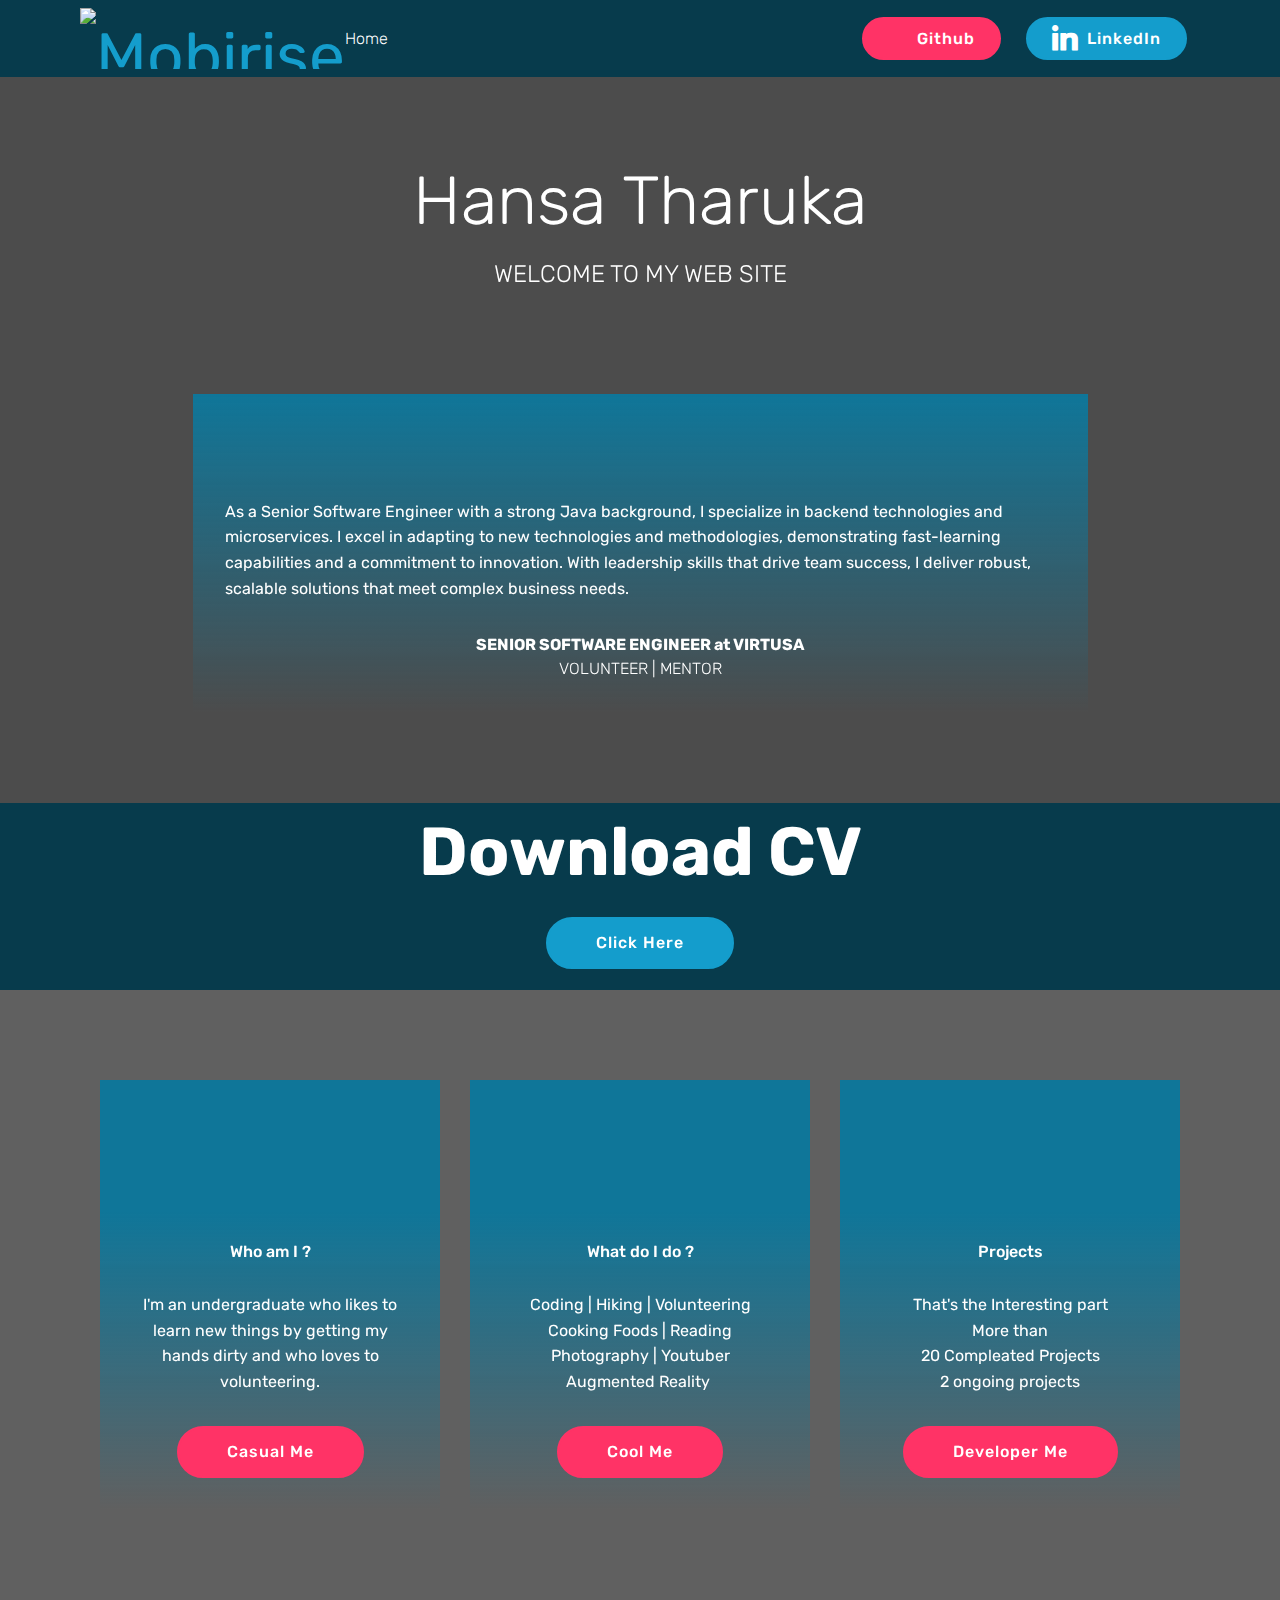
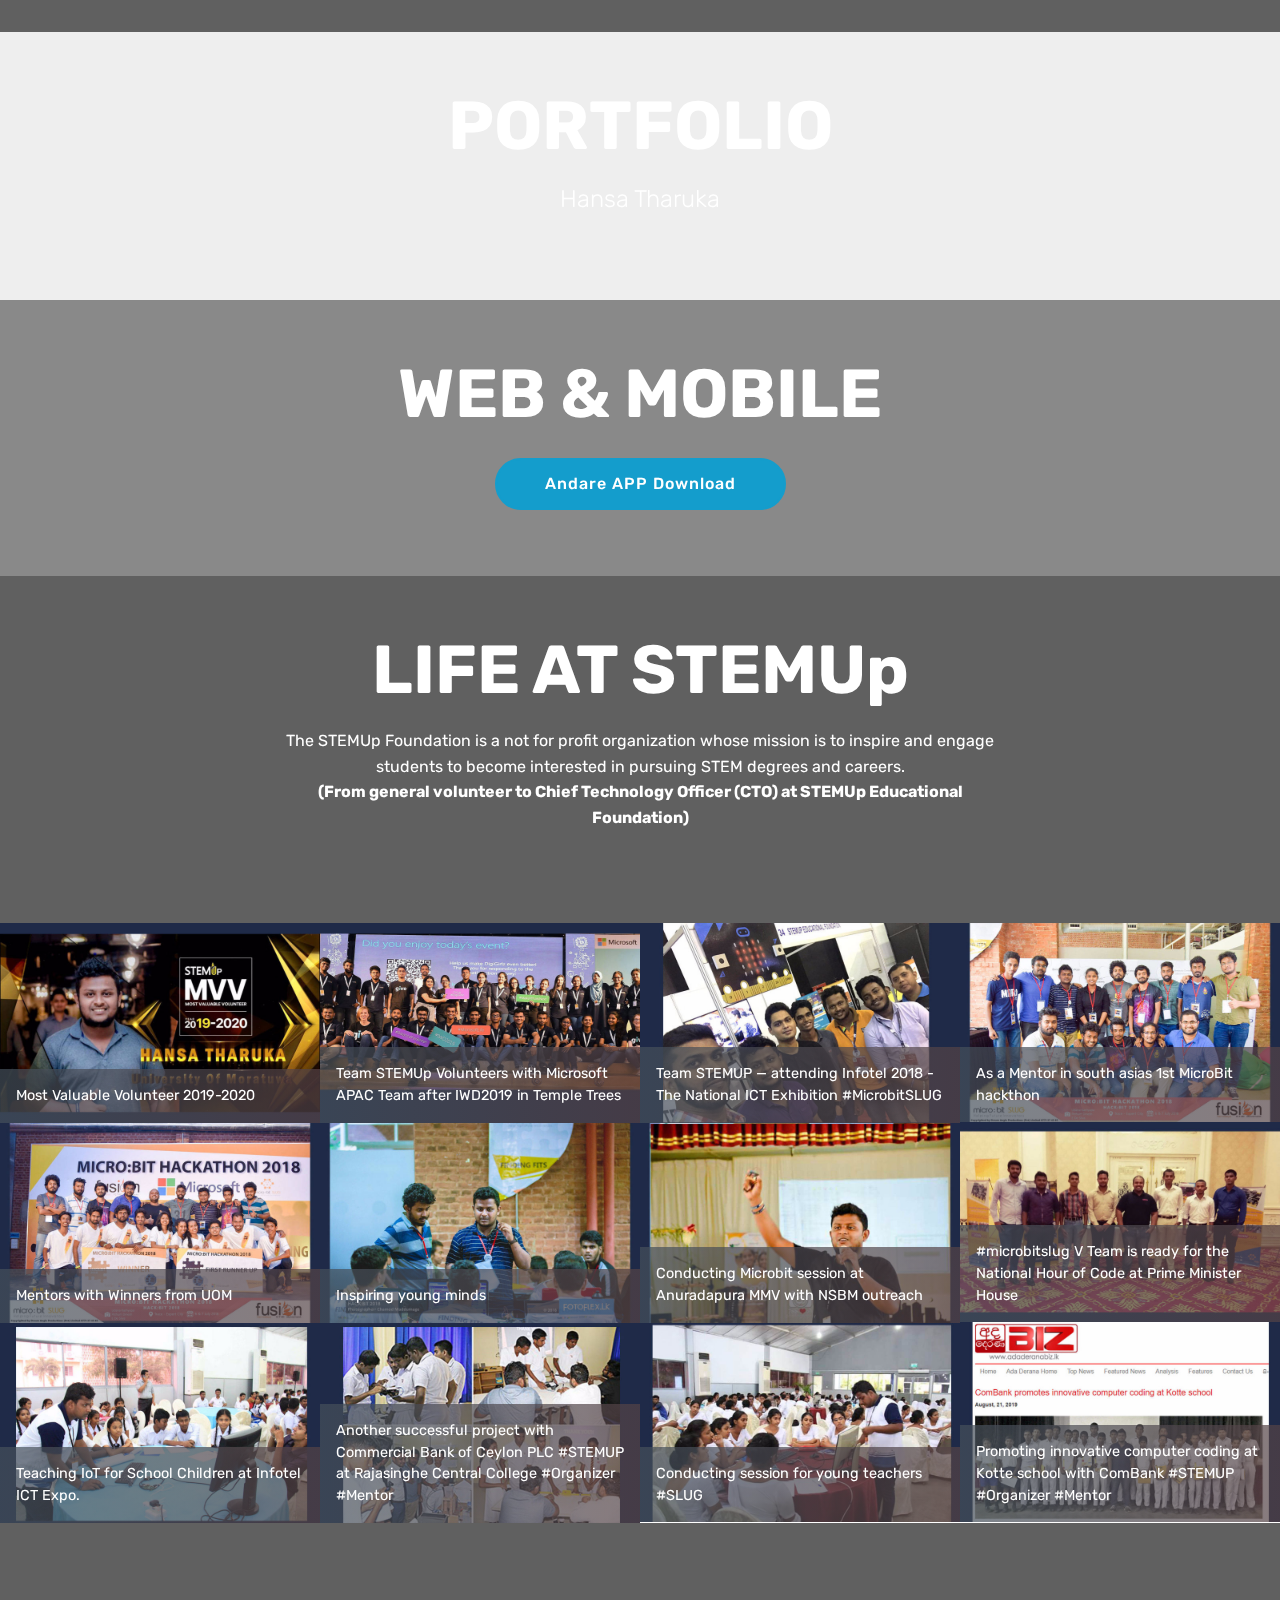
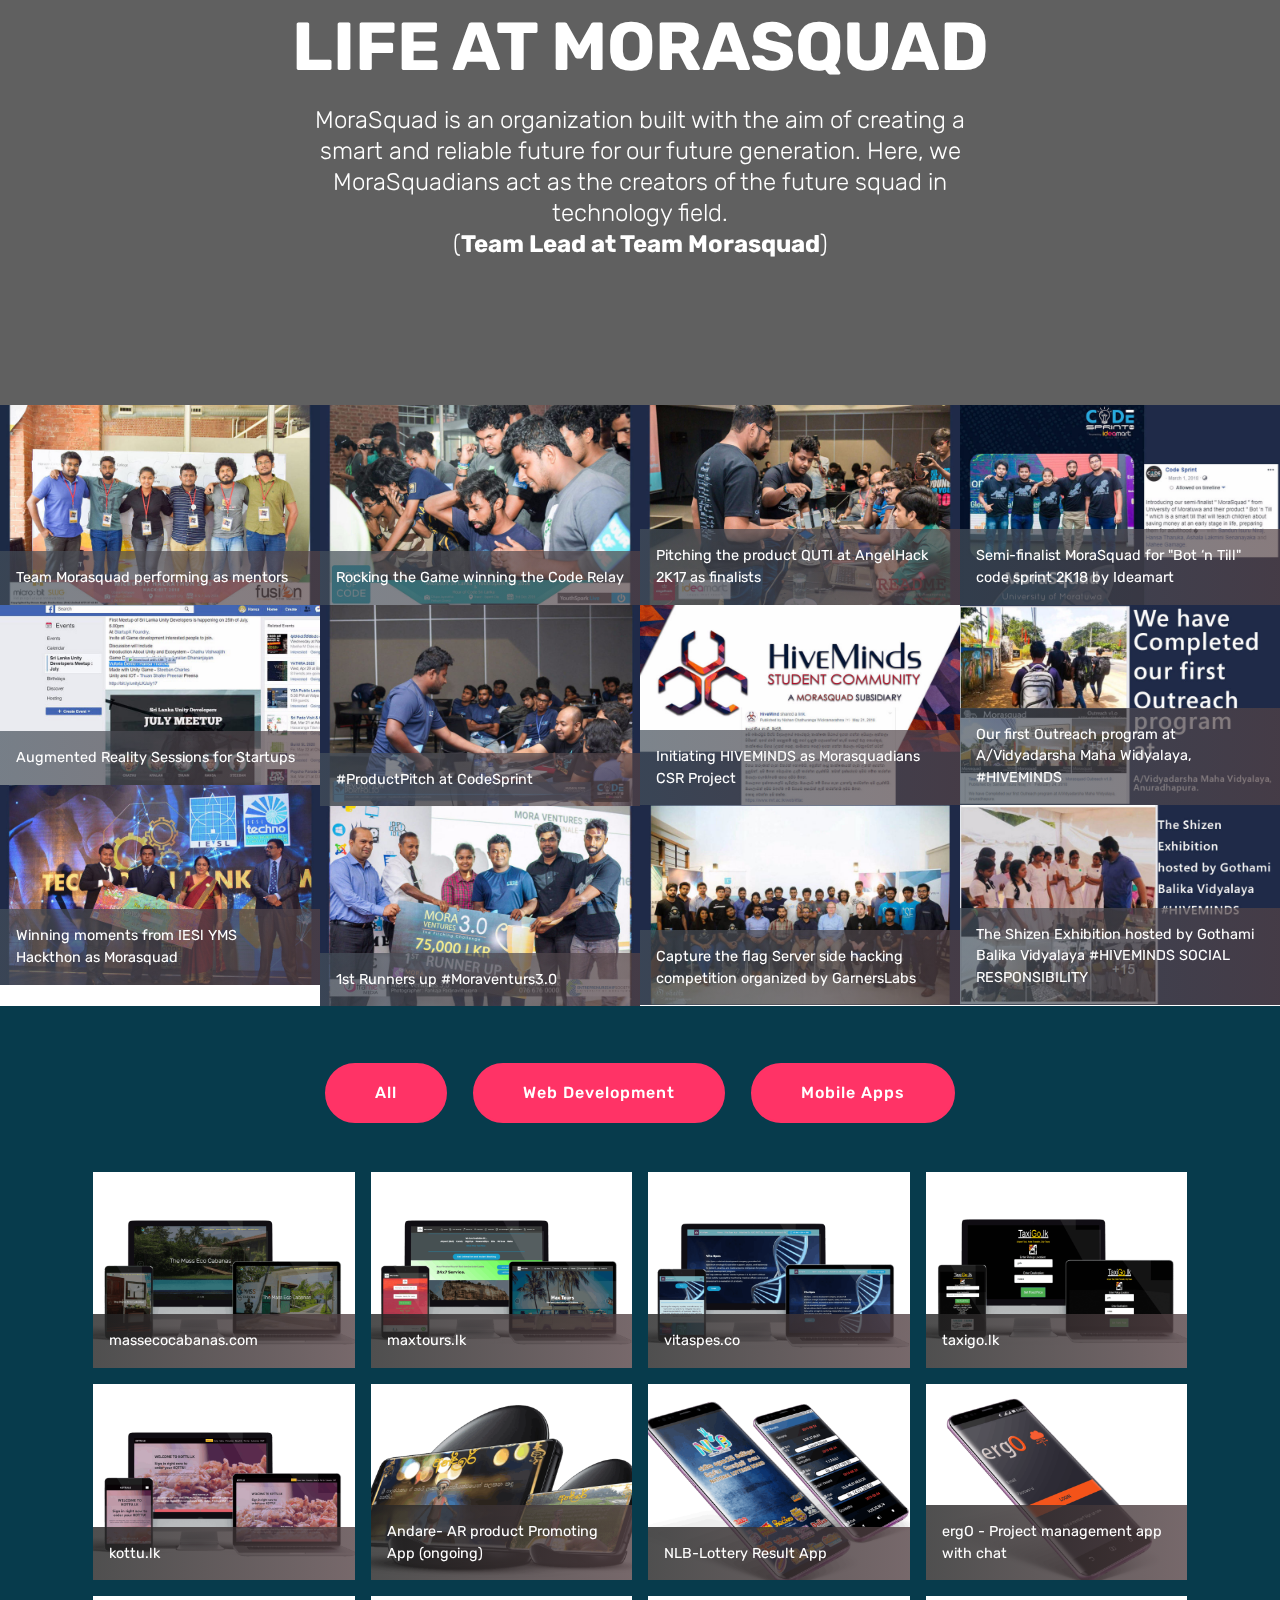
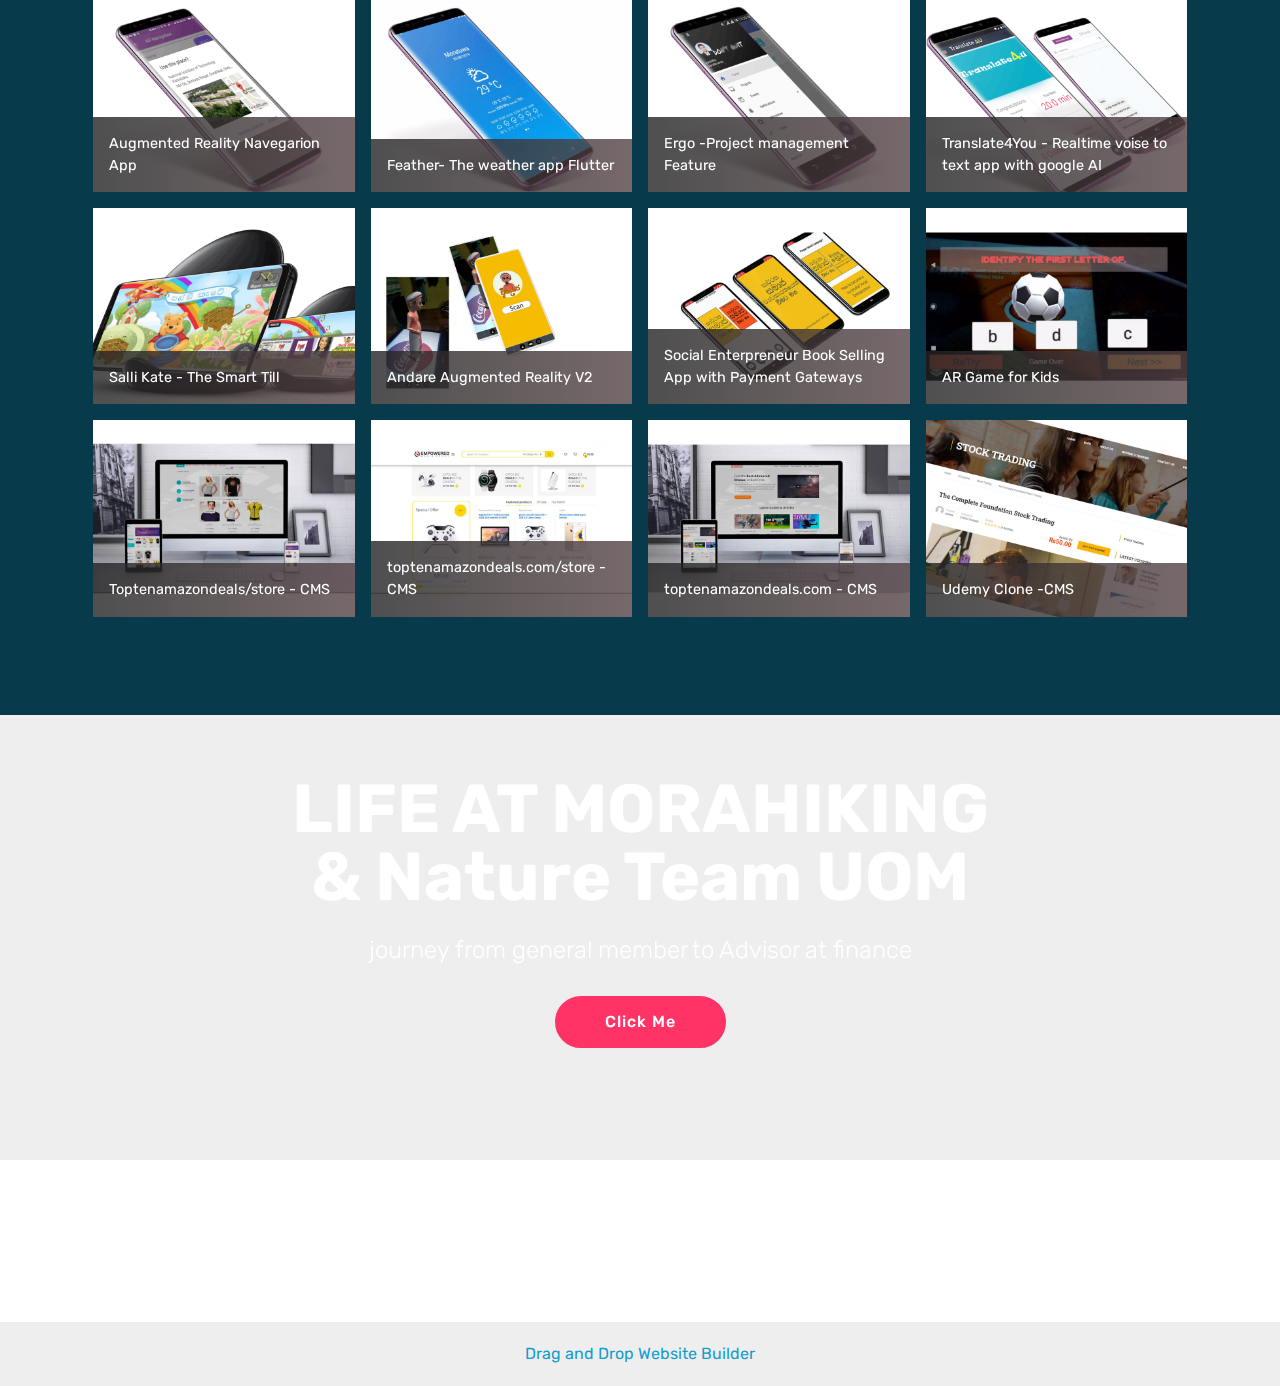
==== commit 97f6ee32: "updated the repo" ====
--- a/index.html
+++ b/index.html
@@ -1,25 +1,29 @@
 <!DOCTYPE html>
 <html  >
 <head>
-  
+  <!-- Site made with Mobirise Website Builder v5.9.18, https://mobirise.com -->
   <meta charset="UTF-8">
   <meta http-equiv="X-UA-Compatible" content="IE=edge">
-  <meta name="generator" content="Mobirise v4.11.6, mobirise.com">
+  <meta name="generator" content="Mobirise v5.9.18, mobirise.com">
   <meta name="viewport" content="width=device-width, initial-scale=1, minimum-scale=1">
   <link rel="shortcut icon" href="assets/images/morasquad-128x124.png" type="image/x-icon">
   <meta name="description" content="Capitalizing on the strong knowledge on fundamental concepts, capable and eagerly willing to adapt to any new technology becoming an asset to the company while effectively collaborating to achieve corporate goals">
+  
   
   <title>Hansa Tharuka -Official Website</title>
   <link rel="stylesheet" href="assets/web/assets/mobirise-icons/mobirise-icons.css">
   <link rel="stylesheet" href="assets/bootstrap/css/bootstrap.min.css">
   <link rel="stylesheet" href="assets/bootstrap/css/bootstrap-grid.min.css">
   <link rel="stylesheet" href="assets/bootstrap/css/bootstrap-reboot.min.css">
+  <link rel="stylesheet" href="assets/tether/tether.min.css">
+  <link rel="stylesheet" href="assets/dropdown/css/style.css">
   <link rel="stylesheet" href="assets/socicon/css/styles.css">
-  <link rel="stylesheet" href="assets/dropdown/css/style.css">
-  <link rel="stylesheet" href="assets/tether/tether.min.css">
   <link rel="stylesheet" href="assets/theme/css/style.css">
   <link rel="stylesheet" href="assets/gallery/style.css">
-  <link rel="preload" as="style" href="assets/mobirise/css/mbr-additional.css"><link rel="stylesheet" href="assets/mobirise/css/mbr-additional.css" type="text/css">
+  <link rel="preload" href="https://fonts.googleapis.com/css?family=Rubik:300,300i,400,400i,500,500i,700,700i,900,900i&display=swap" as="style" onload="this.onload=null;this.rel='stylesheet'">
+  <noscript><link rel="stylesheet" href="https://fonts.googleapis.com/css?family=Rubik:300,300i,400,400i,500,500i,700,700i,900,900i&display=swap"></noscript>
+  <link rel="preload" as="style" href="assets/mobirise/css/mbr-additional.css?v=eHnLms"><link rel="stylesheet" href="assets/mobirise/css/mbr-additional.css?v=eHnLms" type="text/css">
+
   
   
   
@@ -27,19 +31,20 @@
 <body>
 
 <!-- Analytics -->
-<!-- Global site tag (gtag.js) - Google Analytics -->
-<script async src="https://www.googletagmanager.com/gtag/js?id=UA-146793455-1"></script>
-<script>
-  window.dataLayer = window.dataLayer || [];
-  function gtag(){dataLayer.push(arguments);}
-  gtag('js', new Date());
-
-  gtag('config', 'UA-146793455-1');
-</script>
+<!-- Global site tag (gtag.js) - Google Analytics -->
+<script async src="https://www.googletagmanager.com/gtag/js?id=UA-146793455-1"></script>
+<script>
+  window.dataLayer = window.dataLayer || [];
+  function gtag(){dataLayer.push(arguments);}
+  gtag('js', new Date());
+
+  gtag('config', 'UA-146793455-1');
+</script>
 
 <!-- /Analytics -->
 
 
+  
   <section class="menu cid-rAEz1cX18a" once="menu" id="menu1-o">
 
     
@@ -67,12 +72,14 @@
             
             <div class="navbar-buttons mbr-section-btn"><a class="btn btn-sm btn-secondary display-4" href="https://github.com/HansaTharuka" target="_blank"><span class="mbri-github mbr-iconfont mbr-iconfont-btn"></span>
                     
-                    Github</a></div>
+                    Github</a> <a class="btn btn-sm btn-primary display-4" href="https://www.linkedin.com/in/hansa-tharuka/" target="_blank"><span class="socicon socicon-linkedin mbr-iconfont mbr-iconfont-btn"></span>
+                    
+                    LinkedIn</a></div>
         </div>
     </nav>
 </section>
 
-<section class="engine"><a href="https://mobirise.info/w">free html5 templates</a></section><section class="testimonials5 cid-rABpnMsEXy mbr-parallax-background" id="testimonials5-0">
+<section class="testimonials5 cid-rABpnMsEXy mbr-parallax-background" id="testimonials5-0">
 
     
 
@@ -97,22 +104,14 @@
                 <div class="panel-item">
                     <div class="card-block">
                         <div class="testimonial-photo">
-                            <img src="assets/images/hansalogo-240x360.jpg" alt="" title="">
+                            <img src="assets/images/gih04688.jpg" alt="" title="">
                         </div>
-                        <p class="mbr-text mbr-fonts-style mbr-white display-5">
-                           Capitalizing on the strong knowledge on
-fundamental concepts, capable and
-eagerly willing to adapt to any new
-technology becoming an asset to the
-company while effectively collaborating
-to achieve corporate goals
-                        </p>
+                        <p class="mbr-text mbr-fonts-style mbr-white display-7">As a Senior Software Engineer with a strong Java background, I specialize in backend technologies and<br>microservices. I excel in adapting to new technologies and methodologies, demonstrating fast-learning<br>capabilities and a commitment to innovation. With leadership skills that drive team success, I deliver robust,<br>scalable solutions that meet complex business needs.</p>
                     </div>
                     <div class="card-footer">
-                        <div class="mbr-author-name mbr-bold mbr-fonts-style mbr-white display-7">
-                             SOFTWARE ENGINEER</div>
+                        <div class="mbr-author-name mbr-bold mbr-fonts-style mbr-white display-7">SENIOR SOFTWARE ENGINEER at VIRTUSA</div>
                         <small class="mbr-author-desc mbr-italic mbr-light mbr-fonts-style mbr-white display-7">
-                               VOLUNTEER</small>
+                               VOLUNTEER | MENTOR</small>
                     </div>
                 </div>
             </div></div>
@@ -132,7 +131,7 @@
                     Download CV</h2>
                 
                 
-                <div class="mbr-section-btn align-center"><a class="btn btn-primary display-4" href="assets/files/Hansa%20Tharuka%20SE.pdf" target="_blank">Click Here</a></div>
+                <div class="mbr-section-btn align-center"><a class="btn btn-primary display-4" href="assets/files/Hansa-Tharuka-SeniorSoftwareEngineerJava-CV.pdf" target="_blank">Click Here</a></div>
             </div>
         </div>
     </div>
@@ -148,7 +147,7 @@
     <div class="container">
         <div class="media-container-row">
 
-            <div class="card  col-12 col-md-6 col-lg-4">
+            <div class="card col-12 col-md-6 col-lg-4">
                 <div class="card-img">
                     <span class="mbr-iconfont mbri-user"></span>
                 </div>
@@ -161,7 +160,7 @@
                 </div>
             </div>
 
-            <div class="card  col-12 col-md-6 col-lg-4">
+            <div class="card col-12 col-md-6 col-lg-4">
                 <div class="card-img">
                     <span class="mbr-iconfont mbri-preview"></span>
                 </div>
@@ -174,7 +173,7 @@
                 </div>
             </div>
 
-            <div class="card  col-12 col-md-6 col-lg-4">
+            <div class="card col-12 col-md-6 col-lg-4">
                 <div class="card-img">
                     <span class="mbri-responsive mbr-iconfont"></span>
                 </div>
@@ -233,16 +232,6 @@
     </div>
 </section>
 
-<section class="mbr-gallery mbr-slider-carousel cid-rABw8IbqDA" id="gallery2-7">
-
-    
-
-    <div class="container">
-        <div><!-- Filter --><div class="mbr-gallery-filter container gallery-filter-active"><ul buttons="0"><li class="mbr-gallery-filter-all"><a class="btn btn-md btn-secondary active display-7" href="">All</a></li></ul></div><!-- Gallery --><div class="mbr-gallery-row"><div class="mbr-gallery-layout-default"><div><div><div class="mbr-gallery-item mbr-gallery-item--p1" data-video-url="false" data-tags="Web Development"><div href="#lb-gallery2-7" data-slide-to="0" data-toggle="modal"><img src="assets/images/011-3-2000x1250-800x600.png" alt="" title=""><span class="icon-focus"></span><span class="mbr-gallery-title mbr-fonts-style display-7"><strong><a href="http://massecocabanas.com/OLD/" target="_blank" class="text-white">massecocabanas.com</a></strong></span></div></div><div class="mbr-gallery-item mbr-gallery-item--p1" data-video-url="false" data-tags="Web Development"><div href="#lb-gallery2-7" data-slide-to="1" data-toggle="modal"><img src="assets/images/002-1-2000x1250-800x600.png" alt="" title=""><span class="icon-focus"></span><span class="mbr-gallery-title mbr-fonts-style display-7"><strong><a href="http://maxtours.lk/index2.html" target="_blank" class="text-white">maxtours.lk</a></strong></span></div></div><div class="mbr-gallery-item mbr-gallery-item--p1" data-video-url="false" data-tags="Web Development"><div href="#lb-gallery2-7" data-slide-to="2" data-toggle="modal"><img src="assets/images/003-1-2000x1250-800x600.png" alt="" title=""><span class="icon-focus"></span><span class="mbr-gallery-title mbr-fonts-style display-7"><strong><a href="https://www.vitaspes.co/" target="_blank" class="text-white">vitaspes.co</a></strong></span></div></div><div class="mbr-gallery-item mbr-gallery-item--p1" data-video-url="false" data-tags="Web Development"><div href="#lb-gallery2-7" data-slide-to="3" data-toggle="modal"><img src="assets/images/004-1-2000x1250-800x600.png" alt="" title=""><span class="icon-focus"></span><span class="mbr-gallery-title mbr-fonts-style display-7"><a href="http://taxigo.lk/estimate.htm" target="_blank" class="text-white">taxigo.lk</a></span></div></div><div class="mbr-gallery-item mbr-gallery-item--p1" data-video-url="false" data-tags="Web Development"><div href="#lb-gallery2-7" data-slide-to="4" data-toggle="modal"><img src="assets/images/005-1-2000x1250-800x600.png" alt="" title=""><span class="icon-focus"></span><span class="mbr-gallery-title mbr-fonts-style display-7">kottu.lk</span></div></div><div class="mbr-gallery-item mbr-gallery-item--p1" data-video-url="false" data-tags="Mobile Apps"><div href="#lb-gallery2-7" data-slide-to="5" data-toggle="modal"><img src="assets/images/007-2000x1333-800x600.png" alt="" title=""><span class="icon-focus"></span><span class="mbr-gallery-title mbr-fonts-style display-7">Andare- AR product Promoting App (ongoing)</span></div></div><div class="mbr-gallery-item mbr-gallery-item--p1" data-video-url="false" data-tags="Mobile Apps"><div href="#lb-gallery2-7" data-slide-to="6" data-toggle="modal"><img src="assets/images/0008-1500x1000-800x600.png" alt="" title=""><span class="icon-focus"></span><span class="mbr-gallery-title mbr-fonts-style display-7">NLB-Lottery Result App</span></div></div><div class="mbr-gallery-item mbr-gallery-item--p1" data-video-url="false" data-tags="Mobile Apps"><div href="#lb-gallery2-7" data-slide-to="7" data-toggle="modal"><img src="assets/images/003-ergo-1500x1000-800x600.png" alt="" title=""><span class="icon-focus"></span><span class="mbr-gallery-title mbr-fonts-style display-7">ergO - Project management app with chat<br></span></div></div><div class="mbr-gallery-item mbr-gallery-item--p1" data-video-url="false" data-tags="Mobile Apps"><div href="#lb-gallery2-7" data-slide-to="8" data-toggle="modal"><img src="assets/images/01-1500x1000-800x600.png" alt="" title=""><span class="icon-focus"></span><span class="mbr-gallery-title mbr-fonts-style display-7">Augmented Reality Navegarion App<br></span></div></div><div class="mbr-gallery-item mbr-gallery-item--p1" data-video-url="false" data-tags="Mobile Apps"><div href="#lb-gallery2-7" data-slide-to="9" data-toggle="modal"><img src="assets/images/weather-1500x1000-800x600.jpg" alt="" title=""><span class="icon-focus"></span><span class="mbr-gallery-title mbr-fonts-style display-7">Feather- The weather app Flutter</span></div></div><div class="mbr-gallery-item mbr-gallery-item--p1" data-video-url="false" data-tags="Mobile Apps"><div href="#lb-gallery2-7" data-slide-to="10" data-toggle="modal"><img src="assets/images/004-1500x1000-800x600.png" alt="" title=""><span class="icon-focus"></span><span class="mbr-gallery-title mbr-fonts-style display-7">Ergo -Project management Feature</span></div></div><div class="mbr-gallery-item mbr-gallery-item--p1" data-video-url="false" data-tags="Mobile Apps"><div href="#lb-gallery2-7" data-slide-to="11" data-toggle="modal"><img src="assets/images/009-1500x1000-800x600.png" alt="" title=""><span class="icon-focus"></span><span class="mbr-gallery-title mbr-fonts-style display-7">Translate4You - Realtime voise to text app with google AI</span></div></div><div class="mbr-gallery-item mbr-gallery-item--p1" data-video-url="false" data-tags="Mobile Apps"><div href="#lb-gallery2-7" data-slide-to="12" data-toggle="modal"><img src="assets/images/00100-2000x1333-800x600.png" alt="" title=""><span class="icon-focus"></span><span class="mbr-gallery-title mbr-fonts-style display-7">Salli Kate - The Smart Till</span></div></div><div class="mbr-gallery-item mbr-gallery-item--p1" data-video-url="false" data-tags="Mobile Apps"><div href="#lb-gallery2-7" data-slide-to="13" data-toggle="modal"><img src="assets/images/andare-2000x1500-800x600.jpg" alt="" title=""><span class="icon-focus"></span><span class="mbr-gallery-title mbr-fonts-style display-7">Andare Augmented Reality V2</span></div></div><div class="mbr-gallery-item mbr-gallery-item--p1" data-video-url="false" data-tags="Mobile Apps"><div href="#lb-gallery2-7" data-slide-to="14" data-toggle="modal"><img src="assets/images/01-1333x1000-800x600.jpg" alt="" title=""><span class="icon-focus"></span><span class="mbr-gallery-title mbr-fonts-style display-7">Social Enterpreneur Book Selling App with Payment Gateways</span></div></div><div class="mbr-gallery-item mbr-gallery-item--p1" data-video-url="false" data-tags="Mobile Apps"><div href="#lb-gallery2-7" data-slide-to="15" data-toggle="modal"><img src="assets/images/012-1333x1000-800x600.jpg" alt="" title=""><span class="icon-focus"></span><span class="mbr-gallery-title mbr-fonts-style display-7">AR Game for Kids</span></div></div><div class="mbr-gallery-item mbr-gallery-item--p1" data-video-url="false" data-tags="Web Development"><div href="#lb-gallery2-7" data-slide-to="16" data-toggle="modal"><img src="assets/images/w02-1333x1000-800x600.jpg" alt="" title=""><span class="icon-focus"></span><span class="mbr-gallery-title mbr-fonts-style display-7">Toptenamazondeals/store - CMS</span></div></div><div class="mbr-gallery-item mbr-gallery-item--p1" data-video-url="false" data-tags="Web Development"><div href="#lb-gallery2-7" data-slide-to="17" data-toggle="modal"><img src="assets/images/w4-1333x1000-800x600.jpg" alt="" title=""><span class="icon-focus"></span><span class="mbr-gallery-title mbr-fonts-style display-7">toptenamazondeals.com/store -CMS</span></div></div><div class="mbr-gallery-item mbr-gallery-item--p1" data-video-url="false" data-tags="Web Development"><div href="#lb-gallery2-7" data-slide-to="18" data-toggle="modal"><img src="assets/images/webui-1333x1000-800x600.jpg" alt="" title=""><span class="icon-focus"></span><span class="mbr-gallery-title mbr-fonts-style display-7">toptenamazondeals.com - CMS</span></div></div><div class="mbr-gallery-item mbr-gallery-item--p1" data-video-url="false" data-tags="Web Development"><div href="#lb-gallery2-7" data-slide-to="19" data-toggle="modal"><img src="assets/images/e5-1333x1000-800x600.jpg" alt="" title=""><span class="icon-focus"></span><span class="mbr-gallery-title mbr-fonts-style display-7">Udemy Clone -CMS</span></div></div></div></div><div class="clearfix"></div></div></div><!-- Lightbox --><div data-app-prevent-settings="" class="mbr-slider modal fade carousel slide" tabindex="-1" data-keyboard="true" data-interval="false" id="lb-gallery2-7"><div class="modal-dialog"><div class="modal-content"><div class="modal-body"><div class="carousel-inner"><div class="carousel-item"><img src="assets/images/011-3-2000x1250.png" alt="" title=""></div><div class="carousel-item"><img src="assets/images/002-1-2000x1250.png" alt="" title=""></div><div class="carousel-item"><img src="assets/images/003-1-2000x1250.png" alt="" title=""></div><div class="carousel-item"><img src="assets/images/004-1-2000x1250.png" alt="" title=""></div><div class="carousel-item"><img src="assets/images/005-1-2000x1250.png" alt="" title=""></div><div class="carousel-item"><img src="assets/images/007-2000x1333.png" alt="" title=""></div><div class="carousel-item"><img src="assets/images/0008-1500x1000.png" alt="" title=""></div><div class="carousel-item"><img src="assets/images/003-ergo-1500x1000.png" alt="" title=""></div><div class="carousel-item"><img src="assets/images/01-1500x1000.png" alt="" title=""></div><div class="carousel-item"><img src="assets/images/weather-1500x1000.jpg" alt="" title=""></div><div class="carousel-item"><img src="assets/images/004-1500x1000.png" alt="" title=""></div><div class="carousel-item"><img src="assets/images/009-1500x1000.png" alt="" title=""></div><div class="carousel-item"><img src="assets/images/00100-2000x1333.png" alt="" title=""></div><div class="carousel-item"><img src="assets/images/andare-2000x1500.jpg" alt="" title=""></div><div class="carousel-item"><img src="assets/images/01-1333x1000.jpg" alt="" title=""></div><div class="carousel-item"><img src="assets/images/012-1333x1000.jpg" alt="" title=""></div><div class="carousel-item"><img src="assets/images/w02-1333x1000.jpg" alt="" title=""></div><div class="carousel-item active"><img src="assets/images/w4-1333x1000.jpg" alt="" title=""></div><div class="carousel-item"><img src="assets/images/webui-1333x1000.jpg" alt="" title=""></div><div class="carousel-item"><img src="assets/images/e5-1333x1000.jpg" alt="" title=""></div></div><a class="carousel-control carousel-control-prev" role="button" data-slide="prev" href="#lb-gallery2-7"><span class="mbri-left mbr-iconfont" aria-hidden="true"></span><span class="sr-only">Previous</span></a><a class="carousel-control carousel-control-next" role="button" data-slide="next" href="#lb-gallery2-7"><span class="mbri-right mbr-iconfont" aria-hidden="true"></span><span class="sr-only">Next</span></a><a class="close" href="#" role="button" data-dismiss="modal"><span class="sr-only">Close</span></a></div></div></div></div></div>
-    </div>
-
-</section>
-
 <section class="mbr-section content5 cid-rADjvbRArg mbr-parallax-background" id="content5-9">
 
     
@@ -270,7 +259,7 @@
     
 
     <div>
-        <div><!-- Filter --><!-- Gallery --><div class="mbr-gallery-row"><div class="mbr-gallery-layout-default"><div><div><div class="mbr-gallery-item mbr-gallery-item--p0" data-video-url="false" data-tags="Creative"><div href="#lb-gallery3-b" data-slide-to="0" data-toggle="modal"><img src="assets/images/mvv-1-1200x750-800x500.jpg" alt="" title=""><span class="icon-focus"></span><span class="mbr-gallery-title mbr-fonts-style display-7">Most Valuable Volunteer 2019-2020</span></div></div><div class="mbr-gallery-item mbr-gallery-item--p0" data-video-url="false" data-tags="Animated"><div href="#lb-gallery3-b" data-slide-to="1" data-toggle="modal"><img src="assets/images/big-event-1200x750-800x500.jpg" alt="" title=""><span class="icon-focus"></span><span class="mbr-gallery-title mbr-fonts-style display-7">Team STEMUp Volunteers with Microsoft APAC Team after IWD2019 in Temple Trees</span></div></div><div class="mbr-gallery-item mbr-gallery-item--p0" data-video-url="false" data-tags="Awesome"><div href="#lb-gallery3-b" data-slide-to="2" data-toggle="modal"><img src="assets/images/bmich-1200x750-800x500.jpg" alt="" title=""><span class="icon-focus"></span><span class="mbr-gallery-title mbr-fonts-style display-7">Team STEMUP — attending Infotel 2018 - The National ICT Exhibition #MicrobitSLUG</span></div></div><div class="mbr-gallery-item mbr-gallery-item--p0" data-video-url="false" data-tags="Awesome"><div href="#lb-gallery3-b" data-slide-to="3" data-toggle="modal"><img src="assets/images/hack-1200x750-800x499.jpg" alt="" title=""><span class="icon-focus"></span><span class="mbr-gallery-title mbr-fonts-style display-7">As a Mentor in south asias 1st MicroBit hackthon</span></div></div><div class="mbr-gallery-item mbr-gallery-item--p0" data-video-url="false" data-tags="Responsive"><div href="#lb-gallery3-b" data-slide-to="4" data-toggle="modal"><img src="assets/images/winning-1200x750-800x500.jpg" alt="" title=""><span class="icon-focus"></span><span class="mbr-gallery-title mbr-fonts-style display-7">Mentors with Winners from UOM</span></div></div><div class="mbr-gallery-item mbr-gallery-item--p0" data-video-url="false" data-tags="Animated"><div href="#lb-gallery3-b" data-slide-to="5" data-toggle="modal"><img src="assets/images/inspire-1200x750-800x500.jpg" alt="" title=""><span class="icon-focus"></span><span class="mbr-gallery-title mbr-fonts-style display-7">Inspiring young minds</span></div></div><div class="mbr-gallery-item mbr-gallery-item--p0" data-video-url="false" data-tags="Animated"><div href="#lb-gallery3-b" data-slide-to="6" data-toggle="modal"><img src="assets/images/session-1200x750-800x500.jpg" alt="" title=""><span class="icon-focus"></span><span class="mbr-gallery-title mbr-fonts-style display-7">Conducting Microbit session at Anuradapura MMV with NSBM outreach</span></div></div><div class="mbr-gallery-item mbr-gallery-item--p0" data-video-url="false" data-tags="Animated"><div href="#lb-gallery3-b" data-slide-to="7" data-toggle="modal"><img src="assets/images/hour-of-codes-1200x750-800x500.jpg" alt="" title=""><span class="icon-focus"></span><span class="mbr-gallery-title mbr-fonts-style display-7">#microbitslug V Team is ready for the National Hour of Code at Prime Minister House</span></div></div><div class="mbr-gallery-item mbr-gallery-item--p0" data-video-url="false" data-tags="Animated"><div href="#lb-gallery3-b" data-slide-to="8" data-toggle="modal"><img src="assets/images/teachingg-1200x750-800x500.jpg" alt="" title=""><span class="icon-focus"></span><span class="mbr-gallery-title mbr-fonts-style display-7">Teaching IoT for School Children at&nbsp;Infotel ICT Expo.</span></div></div><div class="mbr-gallery-item mbr-gallery-item--p0" data-video-url="false" data-tags="Animated"><div href="#lb-gallery3-b" data-slide-to="9" data-toggle="modal"><img src="assets/images/schoolll-1200x750-800x500.jpg" alt="" title=""><span class="icon-focus"></span><span class="mbr-gallery-title mbr-fonts-style display-7">Another successful project with Commercial Bank of Ceylon PLC #STEMUP at&nbsp;Rajasinghe Central College #Organizer #Mentor</span></div></div><div class="mbr-gallery-item mbr-gallery-item--p0" data-video-url="false" data-tags="Animated"><div href="#lb-gallery3-b" data-slide-to="10" data-toggle="modal"><img src="assets/images/teachers-1200x750-800x499.jpg" alt="" title=""><span class="icon-focus"></span><span class="mbr-gallery-title mbr-fonts-style display-7">Conducting session for young teachers #SLUG</span></div></div><div class="mbr-gallery-item mbr-gallery-item--p0" data-video-url="false" data-tags="Animated"><div href="#lb-gallery3-b" data-slide-to="11" data-toggle="modal"><img src="assets/images/derana-1200x750-800x500.jpg" alt="" title=""><span class="icon-focus"></span><span class="mbr-gallery-title mbr-fonts-style display-7">Promoting innovative computer coding at Kotte school with ComBank #STEMUP #Organizer #Mentor</span></div></div></div></div><div class="clearfix"></div></div></div><!-- Lightbox --><div data-app-prevent-settings="" class="mbr-slider modal fade carousel slide" tabindex="-1" data-keyboard="true" data-interval="false" id="lb-gallery3-b"><div class="modal-dialog"><div class="modal-content"><div class="modal-body"><div class="carousel-inner"><div class="carousel-item"><img src="assets/images/mvv-1-1200x750.jpg" alt="" title=""></div><div class="carousel-item"><img src="assets/images/big-event-1200x750.jpg" alt="" title=""></div><div class="carousel-item"><img src="assets/images/bmich-1200x750.jpg" alt="" title=""></div><div class="carousel-item"><img src="assets/images/hack-1200x750.jpg" alt="" title=""></div><div class="carousel-item"><img src="assets/images/winning-1200x750.jpg" alt="" title=""></div><div class="carousel-item"><img src="assets/images/inspire-1200x750.jpg" alt="" title=""></div><div class="carousel-item"><img src="assets/images/session-1200x750.jpg" alt="" title=""></div><div class="carousel-item"><img src="assets/images/hour-of-codes-1200x750.jpg" alt="" title=""></div><div class="carousel-item"><img src="assets/images/teachingg-1200x750.jpg" alt="" title=""></div><div class="carousel-item"><img src="assets/images/schoolll-1200x750.jpg" alt="" title=""></div><div class="carousel-item"><img src="assets/images/teachers-1200x750.jpg" alt="" title=""></div><div class="carousel-item active"><img src="assets/images/derana-1200x750.jpg" alt="" title=""></div></div><a class="carousel-control carousel-control-prev" role="button" data-slide="prev" href="#lb-gallery3-b"><span class="mbri-left mbr-iconfont" aria-hidden="true"></span><span class="sr-only">Previous</span></a><a class="carousel-control carousel-control-next" role="button" data-slide="next" href="#lb-gallery3-b"><span class="mbri-right mbr-iconfont" aria-hidden="true"></span><span class="sr-only">Next</span></a><a class="close" href="#" role="button" data-dismiss="modal"><span class="sr-only">Close</span></a></div></div></div></div></div>
+        <div><!-- Filter --><!-- Gallery --><div class="mbr-gallery-row"><div class="mbr-gallery-layout-default"><div><div><div class="mbr-gallery-item mbr-gallery-item--p0" data-video-url="false" data-tags="Creative"><div href="#lb-gallery3-b" data-slide-to="0" data-bs-slide-to="0" data-toggle="modal" data-bs-toggle="modal"><img src="assets/images/mvv-1-1200x750-800x500.jpg" alt="" title=""><span class="icon-focus"></span><span class="mbr-gallery-title mbr-fonts-style display-7">Most Valuable Volunteer 2019-2020</span></div></div><div class="mbr-gallery-item mbr-gallery-item--p0" data-video-url="false" data-tags="Animated"><div href="#lb-gallery3-b" data-slide-to="1" data-bs-slide-to="1" data-toggle="modal" data-bs-toggle="modal"><img src="assets/images/big-event-1200x750-800x500.jpg" alt="" title=""><span class="icon-focus"></span><span class="mbr-gallery-title mbr-fonts-style display-7">Team STEMUp Volunteers with Microsoft APAC Team after IWD2019 in Temple Trees</span></div></div><div class="mbr-gallery-item mbr-gallery-item--p0" data-video-url="false" data-tags="Awesome"><div href="#lb-gallery3-b" data-slide-to="2" data-bs-slide-to="2" data-toggle="modal" data-bs-toggle="modal"><img src="assets/images/bmich-1200x750-800x500.jpg" alt="" title=""><span class="icon-focus"></span><span class="mbr-gallery-title mbr-fonts-style display-7">Team STEMUP — attending Infotel 2018 - The National ICT Exhibition #MicrobitSLUG</span></div></div><div class="mbr-gallery-item mbr-gallery-item--p0" data-video-url="false" data-tags="Awesome"><div href="#lb-gallery3-b" data-slide-to="3" data-bs-slide-to="3" data-toggle="modal" data-bs-toggle="modal"><img src="assets/images/hack-1200x750-800x499.jpg" alt="" title=""><span class="icon-focus"></span><span class="mbr-gallery-title mbr-fonts-style display-7">As a Mentor in south asias 1st MicroBit hackthon</span></div></div><div class="mbr-gallery-item mbr-gallery-item--p0" data-video-url="false" data-tags="Responsive"><div href="#lb-gallery3-b" data-slide-to="4" data-bs-slide-to="4" data-toggle="modal" data-bs-toggle="modal"><img src="assets/images/winning-1200x750-800x500.jpg" alt="" title=""><span class="icon-focus"></span><span class="mbr-gallery-title mbr-fonts-style display-7">Mentors with Winners from UOM</span></div></div><div class="mbr-gallery-item mbr-gallery-item--p0" data-video-url="false" data-tags="Animated"><div href="#lb-gallery3-b" data-slide-to="5" data-bs-slide-to="5" data-toggle="modal" data-bs-toggle="modal"><img src="assets/images/inspire-1200x750-800x500.jpg" alt="" title=""><span class="icon-focus"></span><span class="mbr-gallery-title mbr-fonts-style display-7">Inspiring young minds</span></div></div><div class="mbr-gallery-item mbr-gallery-item--p0" data-video-url="false" data-tags="Animated"><div href="#lb-gallery3-b" data-slide-to="6" data-bs-slide-to="6" data-toggle="modal" data-bs-toggle="modal"><img src="assets/images/session-1200x750-800x500.jpg" alt="" title=""><span class="icon-focus"></span><span class="mbr-gallery-title mbr-fonts-style display-7">Conducting Microbit session at Anuradapura MMV with NSBM outreach</span></div></div><div class="mbr-gallery-item mbr-gallery-item--p0" data-video-url="false" data-tags="Animated"><div href="#lb-gallery3-b" data-slide-to="7" data-bs-slide-to="7" data-toggle="modal" data-bs-toggle="modal"><img src="assets/images/hour-of-codes-1200x750-800x500.jpg" alt="" title=""><span class="icon-focus"></span><span class="mbr-gallery-title mbr-fonts-style display-7">#microbitslug V Team is ready for the National Hour of Code at Prime Minister House</span></div></div><div class="mbr-gallery-item mbr-gallery-item--p0" data-video-url="false" data-tags="Animated"><div href="#lb-gallery3-b" data-slide-to="8" data-bs-slide-to="8" data-toggle="modal" data-bs-toggle="modal"><img src="assets/images/teachingg-1200x750-800x500.jpg" alt="" title=""><span class="icon-focus"></span><span class="mbr-gallery-title mbr-fonts-style display-7">Teaching IoT for School Children at&nbsp;Infotel ICT Expo.</span></div></div><div class="mbr-gallery-item mbr-gallery-item--p0" data-video-url="false" data-tags="Animated"><div href="#lb-gallery3-b" data-slide-to="9" data-bs-slide-to="9" data-toggle="modal" data-bs-toggle="modal"><img src="assets/images/schoolll-1200x750-800x500.jpg" alt="" title=""><span class="icon-focus"></span><span class="mbr-gallery-title mbr-fonts-style display-7">Another successful project with Commercial Bank of Ceylon PLC #STEMUP at&nbsp;Rajasinghe Central College #Organizer #Mentor</span></div></div><div class="mbr-gallery-item mbr-gallery-item--p0" data-video-url="false" data-tags="Animated"><div href="#lb-gallery3-b" data-slide-to="10" data-bs-slide-to="10" data-toggle="modal" data-bs-toggle="modal"><img src="assets/images/teachers-1200x750-800x499.jpg" alt="" title=""><span class="icon-focus"></span><span class="mbr-gallery-title mbr-fonts-style display-7">Conducting session for young teachers #SLUG</span></div></div><div class="mbr-gallery-item mbr-gallery-item--p0" data-video-url="false" data-tags="Animated"><div href="#lb-gallery3-b" data-slide-to="11" data-bs-slide-to="11" data-toggle="modal" data-bs-toggle="modal"><img src="assets/images/derana-1200x750-800x500.jpg" alt="" title=""><span class="icon-focus"></span><span class="mbr-gallery-title mbr-fonts-style display-7">Promoting innovative computer coding at Kotte school with ComBank #STEMUP #Organizer #Mentor</span></div></div></div></div><div class="clearfix"></div></div></div><!-- Lightbox --><div data-app-prevent-settings="" class="mbr-slider modal fade carousel slide" tabindex="-1" data-keyboard="true" data-bs-keyboard="true" data-interval="false" data-bs-interval="false" id="lb-gallery3-b"><div class="modal-dialog"><div class="modal-content"><div class="modal-body"><div class="carousel-inner"><div class="carousel-item"><img src="assets/images/mvv-1-1200x750.jpg" alt="" title=""></div><div class="carousel-item"><img src="assets/images/big-event-1200x750.jpg" alt="" title=""></div><div class="carousel-item"><img src="assets/images/bmich-1200x750.jpg" alt="" title=""></div><div class="carousel-item"><img src="assets/images/hack-1200x750.jpg" alt="" title=""></div><div class="carousel-item"><img src="assets/images/winning-1200x750.jpg" alt="" title=""></div><div class="carousel-item"><img src="assets/images/inspire-1200x750.jpg" alt="" title=""></div><div class="carousel-item"><img src="assets/images/session-1200x750.jpg" alt="" title=""></div><div class="carousel-item"><img src="assets/images/hour-of-codes-1200x750.jpg" alt="" title=""></div><div class="carousel-item"><img src="assets/images/teachingg-1200x750.jpg" alt="" title=""></div><div class="carousel-item"><img src="assets/images/schoolll-1200x750.jpg" alt="" title=""></div><div class="carousel-item"><img src="assets/images/teachers-1200x750.jpg" alt="" title=""></div><div class="carousel-item active"><img src="assets/images/derana-1200x750.jpg" alt="" title=""></div></div><a class="carousel-control carousel-control-prev" role="button" data-slide="prev" data-bs-slide="prev" href="#lb-gallery3-b"><span class="mbri-left mbr-iconfont" aria-hidden="true"></span><span class="sr-only visually-hidden">Previous</span></a><a class="carousel-control carousel-control-next" role="button" data-slide="next" data-bs-slide="next" href="#lb-gallery3-b"><span class="mbri-right mbr-iconfont" aria-hidden="true"></span><span class="sr-only visually-hidden">Next</span></a><a class="close" href="#" role="button" data-dismiss="modal" data-bs-dismiss="modal"><span class="sr-only visually-hidden">Close</span></a></div></div></div></div></div>
     </div>
 
 </section>
@@ -299,7 +288,17 @@
     
 
     <div>
-        <div><!-- Filter --><!-- Gallery --><div class="mbr-gallery-row"><div class="mbr-gallery-layout-default"><div><div><div class="mbr-gallery-item mbr-gallery-item--p0" data-video-url="false" data-tags="Awesome"><div href="#lb-gallery3-f" data-slide-to="0" data-toggle="modal"><img src="assets/images/morasquaddd-1200x750-800x500.jpg" alt="" title=""><span class="icon-focus"></span><span class="mbr-gallery-title mbr-fonts-style display-7">Team Morasquad performing as mentors</span></div></div><div class="mbr-gallery-item mbr-gallery-item--p0" data-video-url="false" data-tags="Responsive"><div href="#lb-gallery3-f" data-slide-to="1" data-toggle="modal"><img src="assets/images/rocking-1200x750-800x500.jpg" alt="" title=""><span class="icon-focus"></span><span class="mbr-gallery-title mbr-fonts-style display-7">Rocking the Game winning the Code Relay</span></div></div><div class="mbr-gallery-item mbr-gallery-item--p0" data-video-url="false" data-tags="Creative"><div href="#lb-gallery3-f" data-slide-to="2" data-toggle="modal"><img src="assets/images/quti-1200x750-800x500.jpg" alt="" title=""><span class="icon-focus"></span><span class="mbr-gallery-title mbr-fonts-style display-7">Pitching the product QUTI at AngelHack 2K17 as&nbsp;finalists</span></div></div><div class="mbr-gallery-item mbr-gallery-item--p0" data-video-url="false" data-tags="Animated"><div href="#lb-gallery3-f" data-slide-to="3" data-toggle="modal"><img src="assets/images/code-aprint-1200x750-800x500.jpg" alt="" title=""><span class="icon-focus"></span><span class="mbr-gallery-title mbr-fonts-style display-7">Semi-finalist MoraSquad for "Bot ‘n Till" code sprint 2K18 by Ideamart</span></div></div><div class="mbr-gallery-item mbr-gallery-item--p0" data-video-url="false" data-tags="Awesome"><div href="#lb-gallery3-f" data-slide-to="4" data-toggle="modal"><img src="assets/images/dsdsds-800x600-800x450.jpeg" alt="" title=""><span class="icon-focus"></span><span class="mbr-gallery-title mbr-fonts-style display-7">Augmented Reality Sessions for Startups</span></div></div><div class="mbr-gallery-item mbr-gallery-item--p0" data-video-url="false" data-tags="Awesome"><div href="#lb-gallery3-f" data-slide-to="5" data-toggle="modal"><img src="assets/images/salli-kate-1200x750-800x504.jpg" alt="" title=""><span class="icon-focus"></span><span class="mbr-gallery-title mbr-fonts-style display-7">#ProductPitch at CodeSprint</span></div></div><div class="mbr-gallery-item mbr-gallery-item--p0" data-video-url="false" data-tags="Responsive"><div href="#lb-gallery3-f" data-slide-to="6" data-toggle="modal"><img src="assets/images/hivemnds-1200x750-800x502.jpg" alt="" title=""><span class="icon-focus"></span><span class="mbr-gallery-title mbr-fonts-style display-7">Initiating HIVEMINDS as Morasquadians CSR Project</span></div></div><div class="mbr-gallery-item mbr-gallery-item--p0" data-video-url="false" data-tags="Animated"><div href="#lb-gallery3-f" data-slide-to="7" data-toggle="modal"><img src="assets/images/1stout-1200x750-800x500.jpg" alt="" title=""><span class="icon-focus"></span><span class="mbr-gallery-title mbr-fonts-style display-7">Our first Outreach program at A/Vidyadarsha Maha Widyalaya, #HIVEMINDS</span></div></div><div class="mbr-gallery-item mbr-gallery-item--p0" data-video-url="false" data-tags="Animated"><div href="#lb-gallery3-f" data-slide-to="8" data-toggle="modal"><img src="assets/images/iesl-1200x750-800x500.jpg" alt="" title=""><span class="icon-focus"></span><span class="mbr-gallery-title mbr-fonts-style display-7">Winning moments from IESl YMS Hackthon as Morasquad</span></div></div><div class="mbr-gallery-item mbr-gallery-item--p0" data-video-url="false" data-tags="Animated"><div href="#lb-gallery3-f" data-slide-to="9" data-toggle="modal"><img src="assets/images/moraventurs-1200x750-800x500.jpg" alt="" title=""><span class="icon-focus"></span><span class="mbr-gallery-title mbr-fonts-style display-7">1st Runners up #Moraventurs3.0</span></div></div><div class="mbr-gallery-item mbr-gallery-item--p0" data-video-url="false" data-tags="Animated"><div href="#lb-gallery3-f" data-slide-to="10" data-toggle="modal"><img src="assets/images/daaafa-1200x750-800x500.jpg" alt="" title=""><span class="icon-focus"></span><span class="mbr-gallery-title mbr-fonts-style display-7">Capture the flag Server side hacking competition organized by GarnersLabs&nbsp;</span></div></div><div class="mbr-gallery-item mbr-gallery-item--p0" data-video-url="false" data-tags="Animated"><div href="#lb-gallery3-f" data-slide-to="11" data-toggle="modal"><img src="assets/images/hiveminds22-1200x750-800x500.jpg" alt="" title=""><span class="icon-focus"></span><span class="mbr-gallery-title mbr-fonts-style display-7">The Shizen Exhibition hosted by Gothami Balika Vidyalaya #HIVEMINDS SOCIAL RESPONSIBILITY</span></div></div></div></div><div class="clearfix"></div></div></div><!-- Lightbox --><div data-app-prevent-settings="" class="mbr-slider modal fade carousel slide" tabindex="-1" data-keyboard="true" data-interval="false" id="lb-gallery3-f"><div class="modal-dialog"><div class="modal-content"><div class="modal-body"><div class="carousel-inner"><div class="carousel-item"><img src="assets/images/morasquaddd-1200x750.jpg" alt="" title=""></div><div class="carousel-item"><img src="assets/images/rocking-1200x750.jpg" alt="" title=""></div><div class="carousel-item"><img src="assets/images/quti-1200x750.jpg" alt="" title=""></div><div class="carousel-item"><img src="assets/images/code-aprint-1200x750.jpg" alt="" title=""></div><div class="carousel-item"><img src="assets/images/dsdsds-800x600.jpeg" alt="" title=""></div><div class="carousel-item"><img src="assets/images/salli-kate-1200x750.jpg" alt="" title=""></div><div class="carousel-item"><img src="assets/images/hivemnds-1200x750.jpg" alt="" title=""></div><div class="carousel-item"><img src="assets/images/1stout-1200x750.jpg" alt="" title=""></div><div class="carousel-item"><img src="assets/images/iesl-1200x750.jpg" alt="" title=""></div><div class="carousel-item"><img src="assets/images/moraventurs-1200x750.jpg" alt="" title=""></div><div class="carousel-item active"><img src="assets/images/daaafa-1200x750.jpg" alt="" title=""></div><div class="carousel-item"><img src="assets/images/hiveminds22-1200x750.jpg" alt="" title=""></div></div><a class="carousel-control carousel-control-prev" role="button" data-slide="prev" href="#lb-gallery3-f"><span class="mbri-left mbr-iconfont" aria-hidden="true"></span><span class="sr-only">Previous</span></a><a class="carousel-control carousel-control-next" role="button" data-slide="next" href="#lb-gallery3-f"><span class="mbri-right mbr-iconfont" aria-hidden="true"></span><span class="sr-only">Next</span></a><a class="close" href="#" role="button" data-dismiss="modal"><span class="sr-only">Close</span></a></div></div></div></div></div>
+        <div><!-- Filter --><!-- Gallery --><div class="mbr-gallery-row"><div class="mbr-gallery-layout-default"><div><div><div class="mbr-gallery-item mbr-gallery-item--p0" data-video-url="false" data-tags="Awesome"><div href="#lb-gallery3-f" data-slide-to="0" data-bs-slide-to="0" data-toggle="modal" data-bs-toggle="modal"><img src="assets/images/morasquaddd-1200x750-800x500.jpg" alt="" title=""><span class="icon-focus"></span><span class="mbr-gallery-title mbr-fonts-style display-7">Team Morasquad performing as mentors</span></div></div><div class="mbr-gallery-item mbr-gallery-item--p0" data-video-url="false" data-tags="Responsive"><div href="#lb-gallery3-f" data-slide-to="1" data-bs-slide-to="1" data-toggle="modal" data-bs-toggle="modal"><img src="assets/images/rocking-1200x750-800x500.jpg" alt="" title=""><span class="icon-focus"></span><span class="mbr-gallery-title mbr-fonts-style display-7">Rocking the Game winning the Code Relay</span></div></div><div class="mbr-gallery-item mbr-gallery-item--p0" data-video-url="false" data-tags="Creative"><div href="#lb-gallery3-f" data-slide-to="2" data-bs-slide-to="2" data-toggle="modal" data-bs-toggle="modal"><img src="assets/images/quti-1200x750-800x500.jpg" alt="" title=""><span class="icon-focus"></span><span class="mbr-gallery-title mbr-fonts-style display-7">Pitching the product QUTI at AngelHack 2K17 as&nbsp;finalists</span></div></div><div class="mbr-gallery-item mbr-gallery-item--p0" data-video-url="false" data-tags="Animated"><div href="#lb-gallery3-f" data-slide-to="3" data-bs-slide-to="3" data-toggle="modal" data-bs-toggle="modal"><img src="assets/images/code-aprint-1200x750-800x500.jpg" alt="" title=""><span class="icon-focus"></span><span class="mbr-gallery-title mbr-fonts-style display-7">Semi-finalist MoraSquad for "Bot ‘n Till" code sprint 2K18 by Ideamart</span></div></div><div class="mbr-gallery-item mbr-gallery-item--p0" data-video-url="false" data-tags="Awesome"><div href="#lb-gallery3-f" data-slide-to="4" data-bs-slide-to="4" data-toggle="modal" data-bs-toggle="modal"><img src="assets/images/dsdsds-800x600-800x450.jpeg" alt="" title=""><span class="icon-focus"></span><span class="mbr-gallery-title mbr-fonts-style display-7">Augmented Reality Sessions for Startups</span></div></div><div class="mbr-gallery-item mbr-gallery-item--p0" data-video-url="false" data-tags="Awesome"><div href="#lb-gallery3-f" data-slide-to="5" data-bs-slide-to="5" data-toggle="modal" data-bs-toggle="modal"><img src="assets/images/salli-kate-1200x750-800x504.jpg" alt="" title=""><span class="icon-focus"></span><span class="mbr-gallery-title mbr-fonts-style display-7">#ProductPitch at CodeSprint</span></div></div><div class="mbr-gallery-item mbr-gallery-item--p0" data-video-url="false" data-tags="Responsive"><div href="#lb-gallery3-f" data-slide-to="6" data-bs-slide-to="6" data-toggle="modal" data-bs-toggle="modal"><img src="assets/images/hivemnds-1200x750-800x502.jpg" alt="" title=""><span class="icon-focus"></span><span class="mbr-gallery-title mbr-fonts-style display-7">Initiating HIVEMINDS as Morasquadians CSR Project</span></div></div><div class="mbr-gallery-item mbr-gallery-item--p0" data-video-url="false" data-tags="Animated"><div href="#lb-gallery3-f" data-slide-to="7" data-bs-slide-to="7" data-toggle="modal" data-bs-toggle="modal"><img src="assets/images/1stout-1200x750-800x500.jpg" alt="" title=""><span class="icon-focus"></span><span class="mbr-gallery-title mbr-fonts-style display-7">Our first Outreach program at A/Vidyadarsha Maha Widyalaya, #HIVEMINDS</span></div></div><div class="mbr-gallery-item mbr-gallery-item--p0" data-video-url="false" data-tags="Animated"><div href="#lb-gallery3-f" data-slide-to="8" data-bs-slide-to="8" data-toggle="modal" data-bs-toggle="modal"><img src="assets/images/iesl-1200x750-800x500.jpg" alt="" title=""><span class="icon-focus"></span><span class="mbr-gallery-title mbr-fonts-style display-7">Winning moments from IESl YMS Hackthon as Morasquad</span></div></div><div class="mbr-gallery-item mbr-gallery-item--p0" data-video-url="false" data-tags="Animated"><div href="#lb-gallery3-f" data-slide-to="9" data-bs-slide-to="9" data-toggle="modal" data-bs-toggle="modal"><img src="assets/images/moraventurs-1200x750-800x500.jpg" alt="" title=""><span class="icon-focus"></span><span class="mbr-gallery-title mbr-fonts-style display-7">1st Runners up #Moraventurs3.0</span></div></div><div class="mbr-gallery-item mbr-gallery-item--p0" data-video-url="false" data-tags="Animated"><div href="#lb-gallery3-f" data-slide-to="10" data-bs-slide-to="10" data-toggle="modal" data-bs-toggle="modal"><img src="assets/images/daaafa-1200x750-800x500.jpg" alt="" title=""><span class="icon-focus"></span><span class="mbr-gallery-title mbr-fonts-style display-7">Capture the flag Server side hacking competition organized by GarnersLabs&nbsp;</span></div></div><div class="mbr-gallery-item mbr-gallery-item--p0" data-video-url="false" data-tags="Animated"><div href="#lb-gallery3-f" data-slide-to="11" data-bs-slide-to="11" data-toggle="modal" data-bs-toggle="modal"><img src="assets/images/hiveminds22-1200x750-800x500.jpg" alt="" title=""><span class="icon-focus"></span><span class="mbr-gallery-title mbr-fonts-style display-7">The Shizen Exhibition hosted by Gothami Balika Vidyalaya #HIVEMINDS SOCIAL RESPONSIBILITY</span></div></div></div></div><div class="clearfix"></div></div></div><!-- Lightbox --><div data-app-prevent-settings="" class="mbr-slider modal fade carousel slide" tabindex="-1" data-keyboard="true" data-bs-keyboard="true" data-interval="false" data-bs-interval="false" id="lb-gallery3-f"><div class="modal-dialog"><div class="modal-content"><div class="modal-body"><div class="carousel-inner"><div class="carousel-item"><img src="assets/images/morasquaddd-1200x750.jpg" alt="" title=""></div><div class="carousel-item"><img src="assets/images/rocking-1200x750.jpg" alt="" title=""></div><div class="carousel-item"><img src="assets/images/quti-1200x750.jpg" alt="" title=""></div><div class="carousel-item"><img src="assets/images/code-aprint-1200x750.jpg" alt="" title=""></div><div class="carousel-item"><img src="assets/images/dsdsds-800x600.jpeg" alt="" title=""></div><div class="carousel-item"><img src="assets/images/salli-kate-1200x750.jpg" alt="" title=""></div><div class="carousel-item"><img src="assets/images/hivemnds-1200x750.jpg" alt="" title=""></div><div class="carousel-item"><img src="assets/images/1stout-1200x750.jpg" alt="" title=""></div><div class="carousel-item"><img src="assets/images/iesl-1200x750.jpg" alt="" title=""></div><div class="carousel-item"><img src="assets/images/moraventurs-1200x750.jpg" alt="" title=""></div><div class="carousel-item active"><img src="assets/images/daaafa-1200x750.jpg" alt="" title=""></div><div class="carousel-item"><img src="assets/images/hiveminds22-1200x750.jpg" alt="" title=""></div></div><a class="carousel-control carousel-control-prev" role="button" data-slide="prev" data-bs-slide="prev" href="#lb-gallery3-f"><span class="mbri-left mbr-iconfont" aria-hidden="true"></span><span class="sr-only visually-hidden">Previous</span></a><a class="carousel-control carousel-control-next" role="button" data-slide="next" data-bs-slide="next" href="#lb-gallery3-f"><span class="mbri-right mbr-iconfont" aria-hidden="true"></span><span class="sr-only visually-hidden">Next</span></a><a class="close" href="#" role="button" data-dismiss="modal" data-bs-dismiss="modal"><span class="sr-only visually-hidden">Close</span></a></div></div></div></div></div>
+    </div>
+
+</section>
+
+<section class="mbr-gallery mbr-slider-carousel cid-rABw8IbqDA" id="gallery2-7">
+
+    
+
+    <div class="container">
+        <div><!-- Filter --><div class="mbr-gallery-filter container gallery-filter-active"><ul buttons="0"><li class="mbr-gallery-filter-all active"><a class="btn btn-md btn-secondary display-7" href="">All</a></li></ul></div><!-- Gallery --><div class="mbr-gallery-row"><div class="mbr-gallery-layout-default"><div><div><div class="mbr-gallery-item mbr-gallery-item--p1" data-video-url="false" data-tags="Web Development"><div href="#lb-gallery2-7" data-slide-to="0" data-bs-slide-to="0" data-toggle="modal" data-bs-toggle="modal"><img src="assets/images/011-3-2000x1250-800x600.png" alt="" title=""><span class="icon-focus"></span><span class="mbr-gallery-title mbr-fonts-style display-7"><strong><a href="http://massecocabanas.com/OLD/" target="_blank" class="text-white">massecocabanas.com</a></strong></span></div></div><div class="mbr-gallery-item mbr-gallery-item--p1" data-video-url="false" data-tags="Web Development"><div href="#lb-gallery2-7" data-slide-to="1" data-bs-slide-to="1" data-toggle="modal" data-bs-toggle="modal"><img src="assets/images/002-1-2000x1250-800x600.png" alt="" title=""><span class="icon-focus"></span><span class="mbr-gallery-title mbr-fonts-style display-7"><strong><a href="http://maxtours.lk/index2.html" target="_blank" class="text-white">maxtours.lk</a></strong></span></div></div><div class="mbr-gallery-item mbr-gallery-item--p1" data-video-url="false" data-tags="Web Development"><div href="#lb-gallery2-7" data-slide-to="2" data-bs-slide-to="2" data-toggle="modal" data-bs-toggle="modal"><img src="assets/images/003-1-2000x1250-800x600.png" alt="" title=""><span class="icon-focus"></span><span class="mbr-gallery-title mbr-fonts-style display-7"><strong><a href="https://www.vitaspes.co/" target="_blank" class="text-white">vitaspes.co</a></strong></span></div></div><div class="mbr-gallery-item mbr-gallery-item--p1" data-video-url="false" data-tags="Web Development"><div href="#lb-gallery2-7" data-slide-to="3" data-bs-slide-to="3" data-toggle="modal" data-bs-toggle="modal"><img src="assets/images/004-1-2000x1250-800x600.png" alt="" title=""><span class="icon-focus"></span><span class="mbr-gallery-title mbr-fonts-style display-7"><a href="http://taxigo.lk/estimate.htm" target="_blank" class="text-white">taxigo.lk</a></span></div></div><div class="mbr-gallery-item mbr-gallery-item--p1" data-video-url="false" data-tags="Web Development"><div href="#lb-gallery2-7" data-slide-to="4" data-bs-slide-to="4" data-toggle="modal" data-bs-toggle="modal"><img src="assets/images/005-1-2000x1250-800x600.png" alt="" title=""><span class="icon-focus"></span><span class="mbr-gallery-title mbr-fonts-style display-7">kottu.lk</span></div></div><div class="mbr-gallery-item mbr-gallery-item--p1" data-video-url="false" data-tags="Mobile Apps"><div href="#lb-gallery2-7" data-slide-to="5" data-bs-slide-to="5" data-toggle="modal" data-bs-toggle="modal"><img src="assets/images/007-2000x1333-800x600.png" alt="" title=""><span class="icon-focus"></span><span class="mbr-gallery-title mbr-fonts-style display-7">Andare- AR product Promoting App (ongoing)</span></div></div><div class="mbr-gallery-item mbr-gallery-item--p1" data-video-url="false" data-tags="Mobile Apps"><div href="#lb-gallery2-7" data-slide-to="6" data-bs-slide-to="6" data-toggle="modal" data-bs-toggle="modal"><img src="assets/images/0008-1500x1000-800x600.png" alt="" title=""><span class="icon-focus"></span><span class="mbr-gallery-title mbr-fonts-style display-7">NLB-Lottery Result App</span></div></div><div class="mbr-gallery-item mbr-gallery-item--p1" data-video-url="false" data-tags="Mobile Apps"><div href="#lb-gallery2-7" data-slide-to="7" data-bs-slide-to="7" data-toggle="modal" data-bs-toggle="modal"><img src="assets/images/003-ergo-1500x1000-800x600.png" alt="" title=""><span class="icon-focus"></span><span class="mbr-gallery-title mbr-fonts-style display-7">ergO - Project management app with chat<br></span></div></div><div class="mbr-gallery-item mbr-gallery-item--p1" data-video-url="false" data-tags="Mobile Apps"><div href="#lb-gallery2-7" data-slide-to="8" data-bs-slide-to="8" data-toggle="modal" data-bs-toggle="modal"><img src="assets/images/01-1500x1000-800x600.png" alt="" title=""><span class="icon-focus"></span><span class="mbr-gallery-title mbr-fonts-style display-7">Augmented Reality Navegarion App<br></span></div></div><div class="mbr-gallery-item mbr-gallery-item--p1" data-video-url="false" data-tags="Mobile Apps"><div href="#lb-gallery2-7" data-slide-to="9" data-bs-slide-to="9" data-toggle="modal" data-bs-toggle="modal"><img src="assets/images/weather-1500x1000-800x600.jpg" alt="" title=""><span class="icon-focus"></span><span class="mbr-gallery-title mbr-fonts-style display-7">Feather- The weather app Flutter</span></div></div><div class="mbr-gallery-item mbr-gallery-item--p1" data-video-url="false" data-tags="Mobile Apps"><div href="#lb-gallery2-7" data-slide-to="10" data-bs-slide-to="10" data-toggle="modal" data-bs-toggle="modal"><img src="assets/images/004-1500x1000-800x600.png" alt="" title=""><span class="icon-focus"></span><span class="mbr-gallery-title mbr-fonts-style display-7">Ergo -Project management Feature</span></div></div><div class="mbr-gallery-item mbr-gallery-item--p1" data-video-url="false" data-tags="Mobile Apps"><div href="#lb-gallery2-7" data-slide-to="11" data-bs-slide-to="11" data-toggle="modal" data-bs-toggle="modal"><img src="assets/images/009-1500x1000-800x600.png" alt="" title=""><span class="icon-focus"></span><span class="mbr-gallery-title mbr-fonts-style display-7">Translate4You - Realtime voise to text app with google AI</span></div></div><div class="mbr-gallery-item mbr-gallery-item--p1" data-video-url="false" data-tags="Mobile Apps"><div href="#lb-gallery2-7" data-slide-to="12" data-bs-slide-to="12" data-toggle="modal" data-bs-toggle="modal"><img src="assets/images/00100-2000x1333-800x600.png" alt="" title=""><span class="icon-focus"></span><span class="mbr-gallery-title mbr-fonts-style display-7">Salli Kate - The Smart Till</span></div></div><div class="mbr-gallery-item mbr-gallery-item--p1" data-video-url="false" data-tags="Mobile Apps"><div href="#lb-gallery2-7" data-slide-to="13" data-bs-slide-to="13" data-toggle="modal" data-bs-toggle="modal"><img src="assets/images/andare-2000x1500-800x600.jpg" alt="" title=""><span class="icon-focus"></span><span class="mbr-gallery-title mbr-fonts-style display-7">Andare Augmented Reality V2</span></div></div><div class="mbr-gallery-item mbr-gallery-item--p1" data-video-url="false" data-tags="Mobile Apps"><div href="#lb-gallery2-7" data-slide-to="14" data-bs-slide-to="14" data-toggle="modal" data-bs-toggle="modal"><img src="assets/images/01-1333x1000-800x600.jpg" alt="" title=""><span class="icon-focus"></span><span class="mbr-gallery-title mbr-fonts-style display-7">Social Enterpreneur Book Selling App with Payment Gateways</span></div></div><div class="mbr-gallery-item mbr-gallery-item--p1" data-video-url="false" data-tags="Mobile Apps"><div href="#lb-gallery2-7" data-slide-to="15" data-bs-slide-to="15" data-toggle="modal" data-bs-toggle="modal"><img src="assets/images/012-1333x1000-800x600.jpg" alt="" title=""><span class="icon-focus"></span><span class="mbr-gallery-title mbr-fonts-style display-7">AR Game for Kids</span></div></div><div class="mbr-gallery-item mbr-gallery-item--p1" data-video-url="false" data-tags="Web Development"><div href="#lb-gallery2-7" data-slide-to="16" data-bs-slide-to="16" data-toggle="modal" data-bs-toggle="modal"><img src="assets/images/w02-1333x1000-800x600.jpg" alt="" title=""><span class="icon-focus"></span><span class="mbr-gallery-title mbr-fonts-style display-7">Toptenamazondeals/store - CMS</span></div></div><div class="mbr-gallery-item mbr-gallery-item--p1" data-video-url="false" data-tags="Web Development"><div href="#lb-gallery2-7" data-slide-to="17" data-bs-slide-to="17" data-toggle="modal" data-bs-toggle="modal"><img src="assets/images/w4-1333x1000-800x600.jpg" alt="" title=""><span class="icon-focus"></span><span class="mbr-gallery-title mbr-fonts-style display-7">toptenamazondeals.com/store -CMS</span></div></div><div class="mbr-gallery-item mbr-gallery-item--p1" data-video-url="false" data-tags="Web Development"><div href="#lb-gallery2-7" data-slide-to="18" data-bs-slide-to="18" data-toggle="modal" data-bs-toggle="modal"><img src="assets/images/webui-1333x1000-800x600.jpg" alt="" title=""><span class="icon-focus"></span><span class="mbr-gallery-title mbr-fonts-style display-7">toptenamazondeals.com - CMS</span></div></div><div class="mbr-gallery-item mbr-gallery-item--p1" data-video-url="false" data-tags="Web Development"><div href="#lb-gallery2-7" data-slide-to="19" data-bs-slide-to="19" data-toggle="modal" data-bs-toggle="modal"><img src="assets/images/e5-1333x1000-800x600.jpg" alt="" title=""><span class="icon-focus"></span><span class="mbr-gallery-title mbr-fonts-style display-7">Udemy Clone -CMS</span></div></div></div></div><div class="clearfix"></div></div></div><!-- Lightbox --><div data-app-prevent-settings="" class="mbr-slider modal fade carousel slide" tabindex="-1" data-keyboard="true" data-bs-keyboard="true" data-interval="false" data-bs-interval="false" id="lb-gallery2-7"><div class="modal-dialog"><div class="modal-content"><div class="modal-body"><div class="carousel-inner"><div class="carousel-item"><img src="assets/images/011-3-2000x1250.png" alt="" title=""></div><div class="carousel-item"><img src="assets/images/002-1-2000x1250.png" alt="" title=""></div><div class="carousel-item"><img src="assets/images/003-1-2000x1250.png" alt="" title=""></div><div class="carousel-item"><img src="assets/images/004-1-2000x1250.png" alt="" title=""></div><div class="carousel-item"><img src="assets/images/005-1-2000x1250.png" alt="" title=""></div><div class="carousel-item"><img src="assets/images/007-2000x1333.png" alt="" title=""></div><div class="carousel-item"><img src="assets/images/0008-1500x1000.png" alt="" title=""></div><div class="carousel-item"><img src="assets/images/003-ergo-1500x1000.png" alt="" title=""></div><div class="carousel-item"><img src="assets/images/01-1500x1000.png" alt="" title=""></div><div class="carousel-item"><img src="assets/images/weather-1500x1000.jpg" alt="" title=""></div><div class="carousel-item"><img src="assets/images/004-1500x1000.png" alt="" title=""></div><div class="carousel-item"><img src="assets/images/009-1500x1000.png" alt="" title=""></div><div class="carousel-item"><img src="assets/images/00100-2000x1333.png" alt="" title=""></div><div class="carousel-item"><img src="assets/images/andare-2000x1500.jpg" alt="" title=""></div><div class="carousel-item"><img src="assets/images/01-1333x1000.jpg" alt="" title=""></div><div class="carousel-item"><img src="assets/images/012-1333x1000.jpg" alt="" title=""></div><div class="carousel-item"><img src="assets/images/w02-1333x1000.jpg" alt="" title=""></div><div class="carousel-item active"><img src="assets/images/w4-1333x1000.jpg" alt="" title=""></div><div class="carousel-item"><img src="assets/images/webui-1333x1000.jpg" alt="" title=""></div><div class="carousel-item"><img src="assets/images/e5-1333x1000.jpg" alt="" title=""></div></div><a class="carousel-control carousel-control-prev" role="button" data-slide="prev" data-bs-slide="prev" href="#lb-gallery2-7"><span class="mbri-left mbr-iconfont" aria-hidden="true"></span><span class="sr-only visually-hidden">Previous</span></a><a class="carousel-control carousel-control-next" role="button" data-slide="next" data-bs-slide="next" href="#lb-gallery2-7"><span class="mbri-right mbr-iconfont" aria-hidden="true"></span><span class="sr-only visually-hidden">Next</span></a><a class="close" href="#" role="button" data-dismiss="modal" data-bs-dismiss="modal"><span class="sr-only visually-hidden">Close</span></a></div></div></div></div></div>
     </div>
 
 </section>
@@ -377,26 +376,7 @@
             </div>
         </div>
     </div>
-</section>
-
-
-  <script src="assets/web/assets/jquery/jquery.min.js"></script>
-  <script src="assets/popper/popper.min.js"></script>
-  <script src="assets/bootstrap/js/bootstrap.min.js"></script>
-  <script src="assets/smoothscroll/smooth-scroll.js"></script>
-  <script src="assets/dropdown/js/nav-dropdown.js"></script>
-  <script src="assets/dropdown/js/navbar-dropdown.js"></script>
-  <script src="assets/touchswipe/jquery.touch-swipe.min.js"></script>
-  <script src="assets/tether/tether.min.js"></script>
-  <script src="assets/masonry/masonry.pkgd.min.js"></script>
-  <script src="assets/imagesloaded/imagesloaded.pkgd.min.js"></script>
-  <script src="assets/bootstrapcarouselswipe/bootstrap-carousel-swipe.js"></script>
-  <script src="assets/vimeoplayer/jquery.mb.vimeo_player.js"></script>
-  <script src="assets/parallax/jarallax.min.js"></script>
-  <script src="assets/theme/js/script.js"></script>
-  <script src="assets/gallery/player.min.js"></script>
-  <script src="assets/gallery/script.js"></script>
-  <script src="assets/slidervideo/script.js"></script>
+</section><section class="display-7" style="padding: 0;align-items: center;justify-content: center;flex-wrap: wrap;    align-content: center;display: flex;position: relative;height: 4rem;"><a href="https://mobiri.se/675717" style="flex: 1 1;height: 4rem;position: absolute;width: 100%;z-index: 1;"><img alt="" style="height: 4rem;" src="[data-uri]"></a><p style="margin: 0;text-align: center;" class="display-7">&#8204;</p><a style="z-index:1" href="https://mobirise.com/drag-drop-website-builder.html">Drag and Drop Website Builder</a></section><script src="assets/popper/popper.min.js"></script>  <script src="assets/web/assets/jquery/jquery.min.js"></script>  <script src="assets/bootstrap/js/bootstrap.min.js"></script>  <script src="assets/tether/tether.min.js"></script>  <script src="assets/smoothscroll/smooth-scroll.js"></script>  <script src="assets/dropdown/js/nav-dropdown.js"></script>  <script src="assets/dropdown/js/navbar-dropdown.js"></script>  <script src="assets/touchswipe/jquery.touch-swipe.min.js"></script>  <script src="assets/parallax/jarallax.min.js"></script>  <script src="assets/masonry/masonry.pkgd.min.js"></script>  <script src="assets/imagesloaded/imagesloaded.pkgd.min.js"></script>  <script src="assets/bootstrapcarouselswipe/bootstrap-carousel-swipe.js"></script>  <script src="assets/vimeoplayer/jquery.mb.vimeo_player.js"></script>  <script src="assets/theme/js/script.js"></script>  <script src="assets/gallery/player.min.js"></script>  <script src="assets/gallery/script.js"></script>  <script src="assets/slidervideo/script.js"></script>  
   
   
 </body>
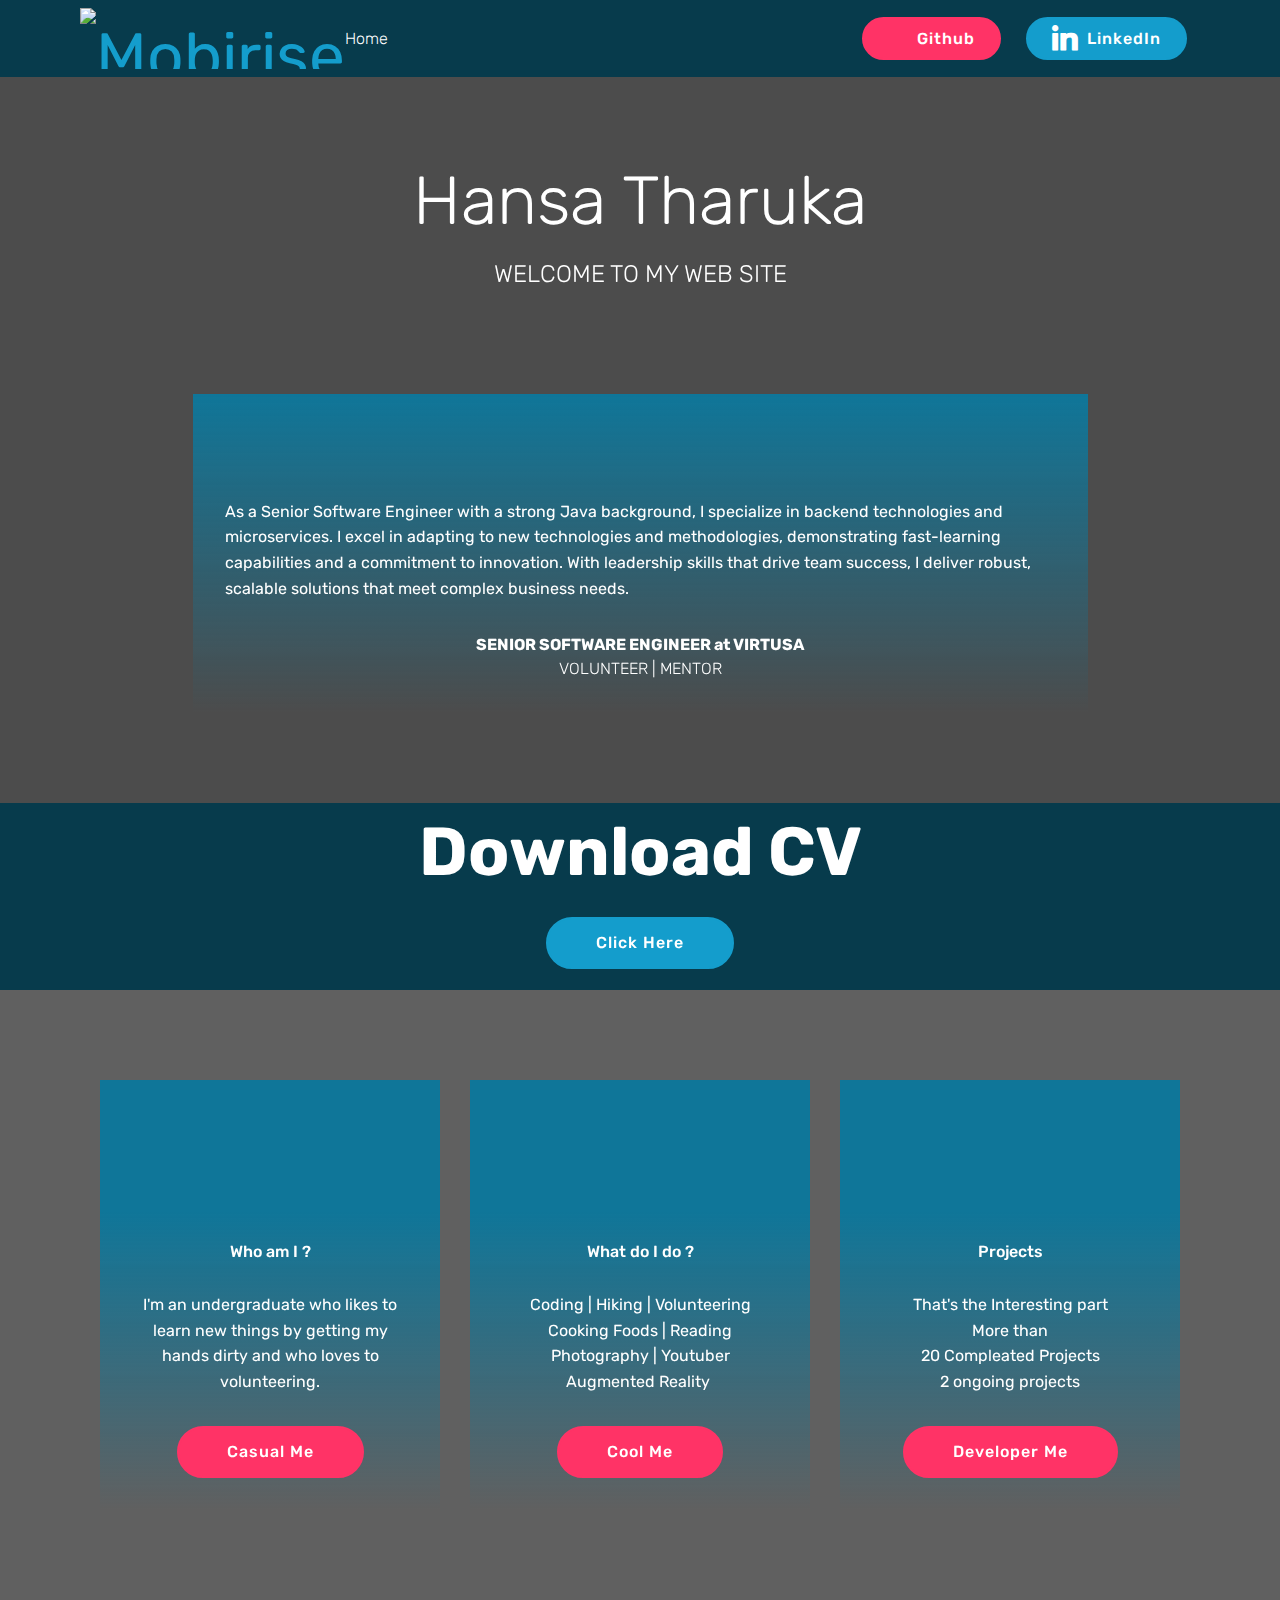
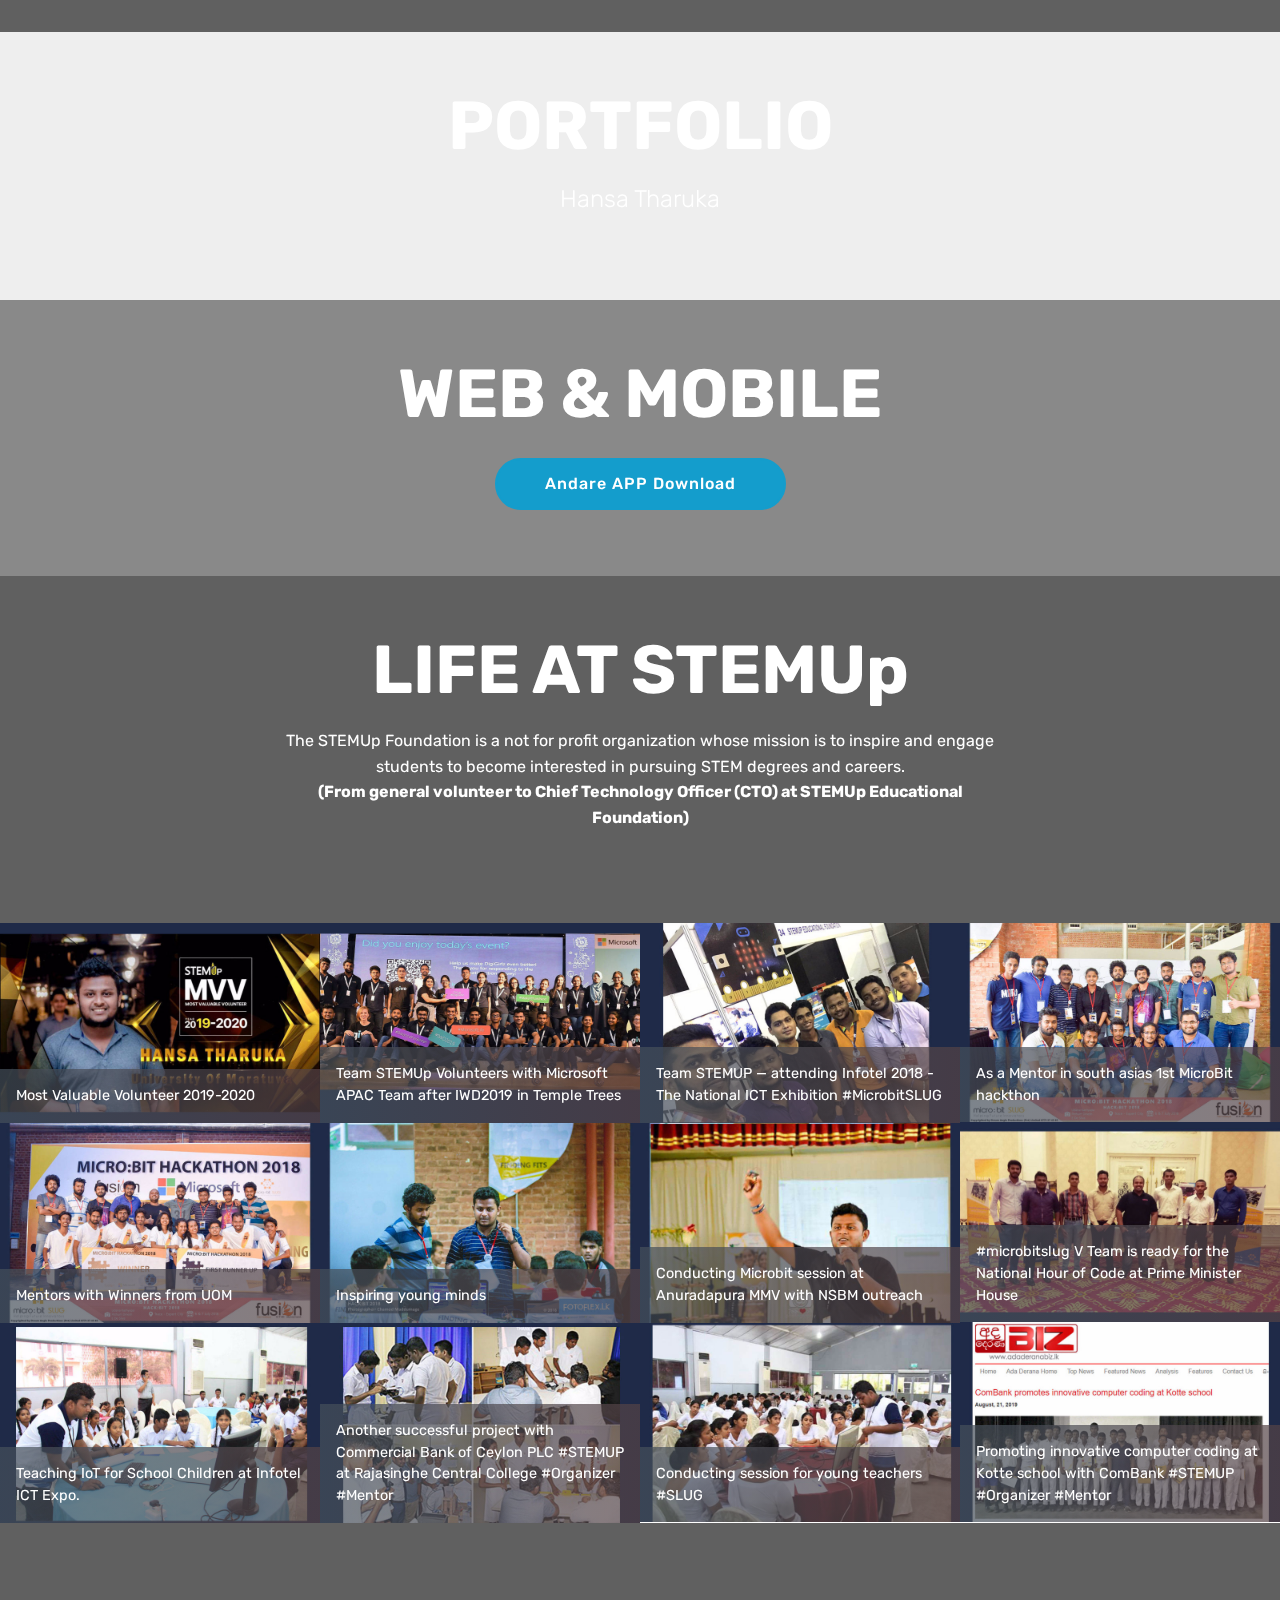
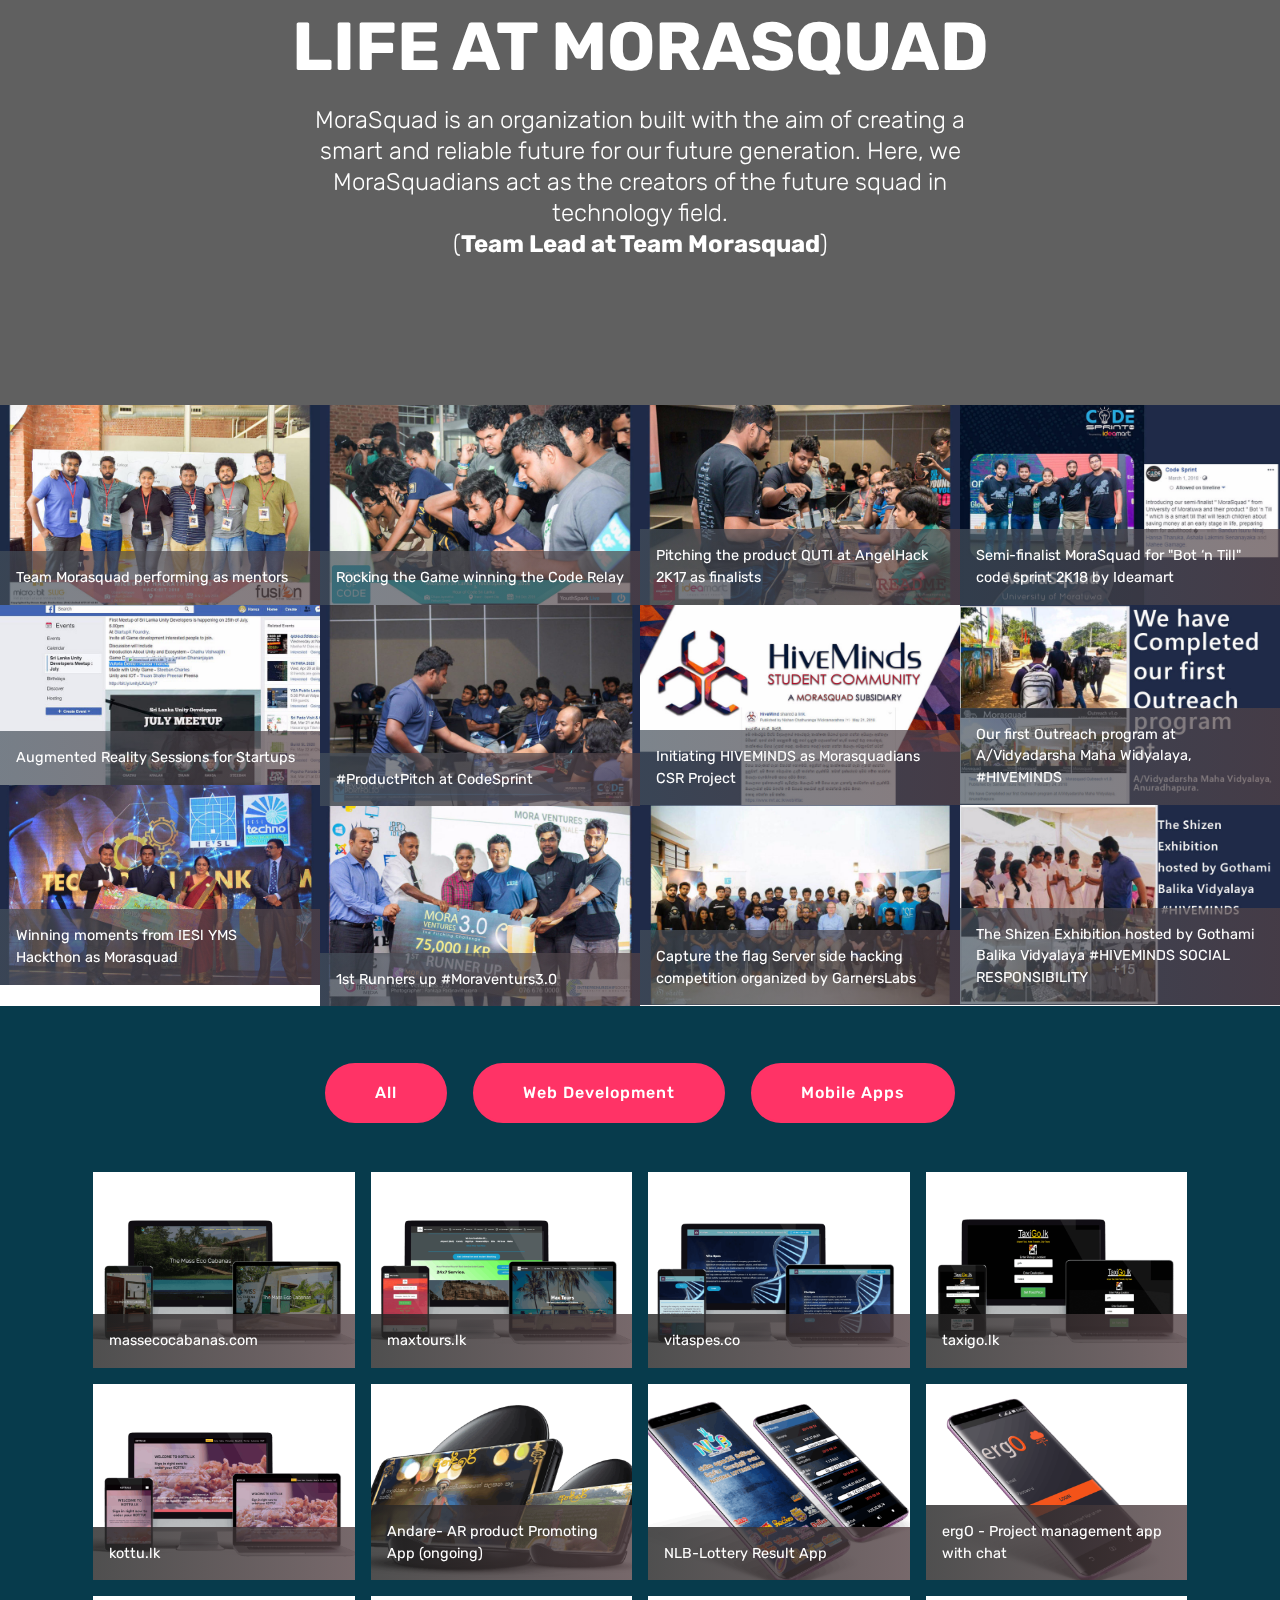
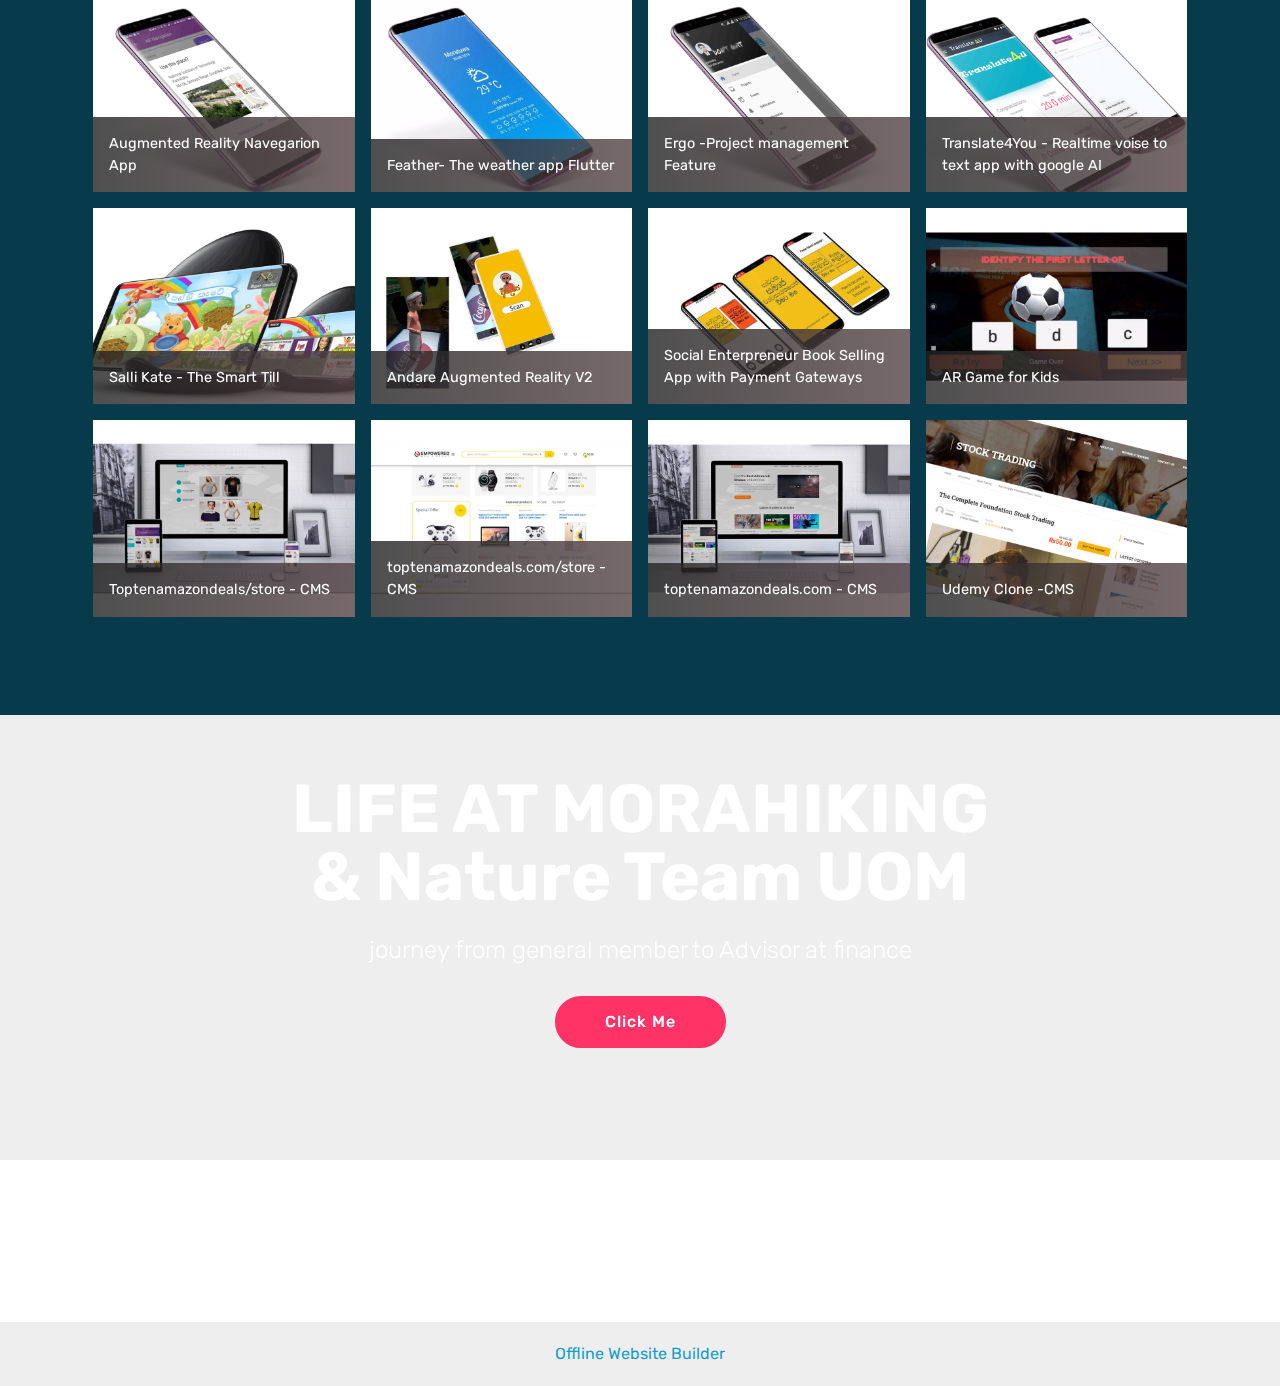
==== commit 26528e9a: "updated assets" ====
--- a/index.html
+++ b/index.html
@@ -22,7 +22,7 @@
   <link rel="stylesheet" href="assets/gallery/style.css">
   <link rel="preload" href="https://fonts.googleapis.com/css?family=Rubik:300,300i,400,400i,500,500i,700,700i,900,900i&display=swap" as="style" onload="this.onload=null;this.rel='stylesheet'">
   <noscript><link rel="stylesheet" href="https://fonts.googleapis.com/css?family=Rubik:300,300i,400,400i,500,500i,700,700i,900,900i&display=swap"></noscript>
-  <link rel="preload" as="style" href="assets/mobirise/css/mbr-additional.css?v=eHnLms"><link rel="stylesheet" href="assets/mobirise/css/mbr-additional.css?v=eHnLms" type="text/css">
+  <link rel="preload" as="style" href="assets/mobirise/css/mbr-additional.css?v=ZLVOqY"><link rel="stylesheet" href="assets/mobirise/css/mbr-additional.css?v=ZLVOqY" type="text/css">
 
   
   
@@ -376,7 +376,7 @@
             </div>
         </div>
     </div>
-</section><section class="display-7" style="padding: 0;align-items: center;justify-content: center;flex-wrap: wrap;    align-content: center;display: flex;position: relative;height: 4rem;"><a href="https://mobiri.se/675717" style="flex: 1 1;height: 4rem;position: absolute;width: 100%;z-index: 1;"><img alt="" style="height: 4rem;" src="[data-uri]"></a><p style="margin: 0;text-align: center;" class="display-7">&#8204;</p><a style="z-index:1" href="https://mobirise.com/drag-drop-website-builder.html">Drag and Drop Website Builder</a></section><script src="assets/popper/popper.min.js"></script>  <script src="assets/web/assets/jquery/jquery.min.js"></script>  <script src="assets/bootstrap/js/bootstrap.min.js"></script>  <script src="assets/tether/tether.min.js"></script>  <script src="assets/smoothscroll/smooth-scroll.js"></script>  <script src="assets/dropdown/js/nav-dropdown.js"></script>  <script src="assets/dropdown/js/navbar-dropdown.js"></script>  <script src="assets/touchswipe/jquery.touch-swipe.min.js"></script>  <script src="assets/parallax/jarallax.min.js"></script>  <script src="assets/masonry/masonry.pkgd.min.js"></script>  <script src="assets/imagesloaded/imagesloaded.pkgd.min.js"></script>  <script src="assets/bootstrapcarouselswipe/bootstrap-carousel-swipe.js"></script>  <script src="assets/vimeoplayer/jquery.mb.vimeo_player.js"></script>  <script src="assets/theme/js/script.js"></script>  <script src="assets/gallery/player.min.js"></script>  <script src="assets/gallery/script.js"></script>  <script src="assets/slidervideo/script.js"></script>  
+</section><section class="display-7" style="padding: 0;align-items: center;justify-content: center;flex-wrap: wrap;    align-content: center;display: flex;position: relative;height: 4rem;"><a href="https://mobiri.se/675717" style="flex: 1 1;height: 4rem;position: absolute;width: 100%;z-index: 1;"><img alt="" style="height: 4rem;" src="[data-uri]"></a><p style="margin: 0;text-align: center;" class="display-7">&#8204;</p><a style="z-index:1" href="https://mobirise.com/offline-website-builder.html">Offline Website Builder</a></section><script src="assets/popper/popper.min.js"></script>  <script src="assets/web/assets/jquery/jquery.min.js"></script>  <script src="assets/bootstrap/js/bootstrap.min.js"></script>  <script src="assets/tether/tether.min.js"></script>  <script src="assets/smoothscroll/smooth-scroll.js"></script>  <script src="assets/dropdown/js/nav-dropdown.js"></script>  <script src="assets/dropdown/js/navbar-dropdown.js"></script>  <script src="assets/touchswipe/jquery.touch-swipe.min.js"></script>  <script src="assets/parallax/jarallax.min.js"></script>  <script src="assets/masonry/masonry.pkgd.min.js"></script>  <script src="assets/imagesloaded/imagesloaded.pkgd.min.js"></script>  <script src="assets/bootstrapcarouselswipe/bootstrap-carousel-swipe.js"></script>  <script src="assets/vimeoplayer/jquery.mb.vimeo_player.js"></script>  <script src="assets/theme/js/script.js"></script>  <script src="assets/gallery/player.min.js"></script>  <script src="assets/gallery/script.js"></script>  <script src="assets/slidervideo/script.js"></script>  
   
   
 </body>
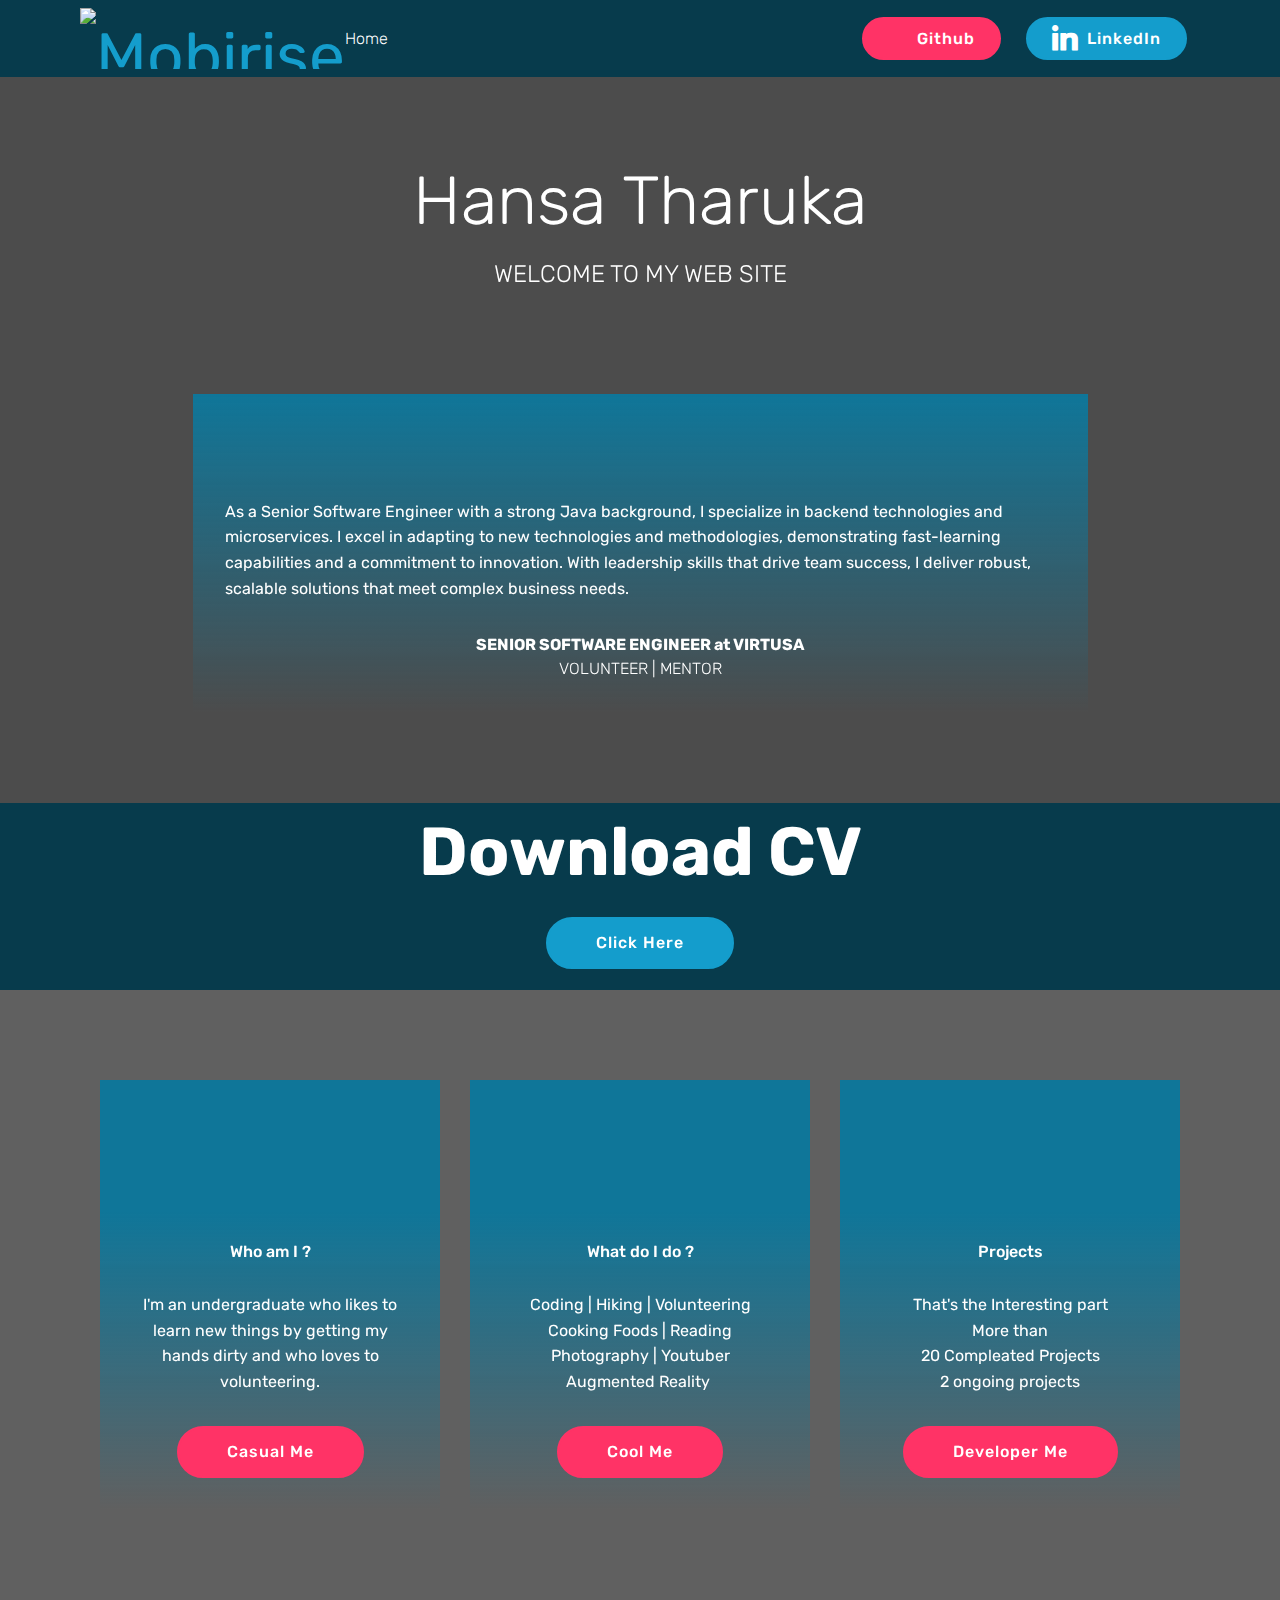
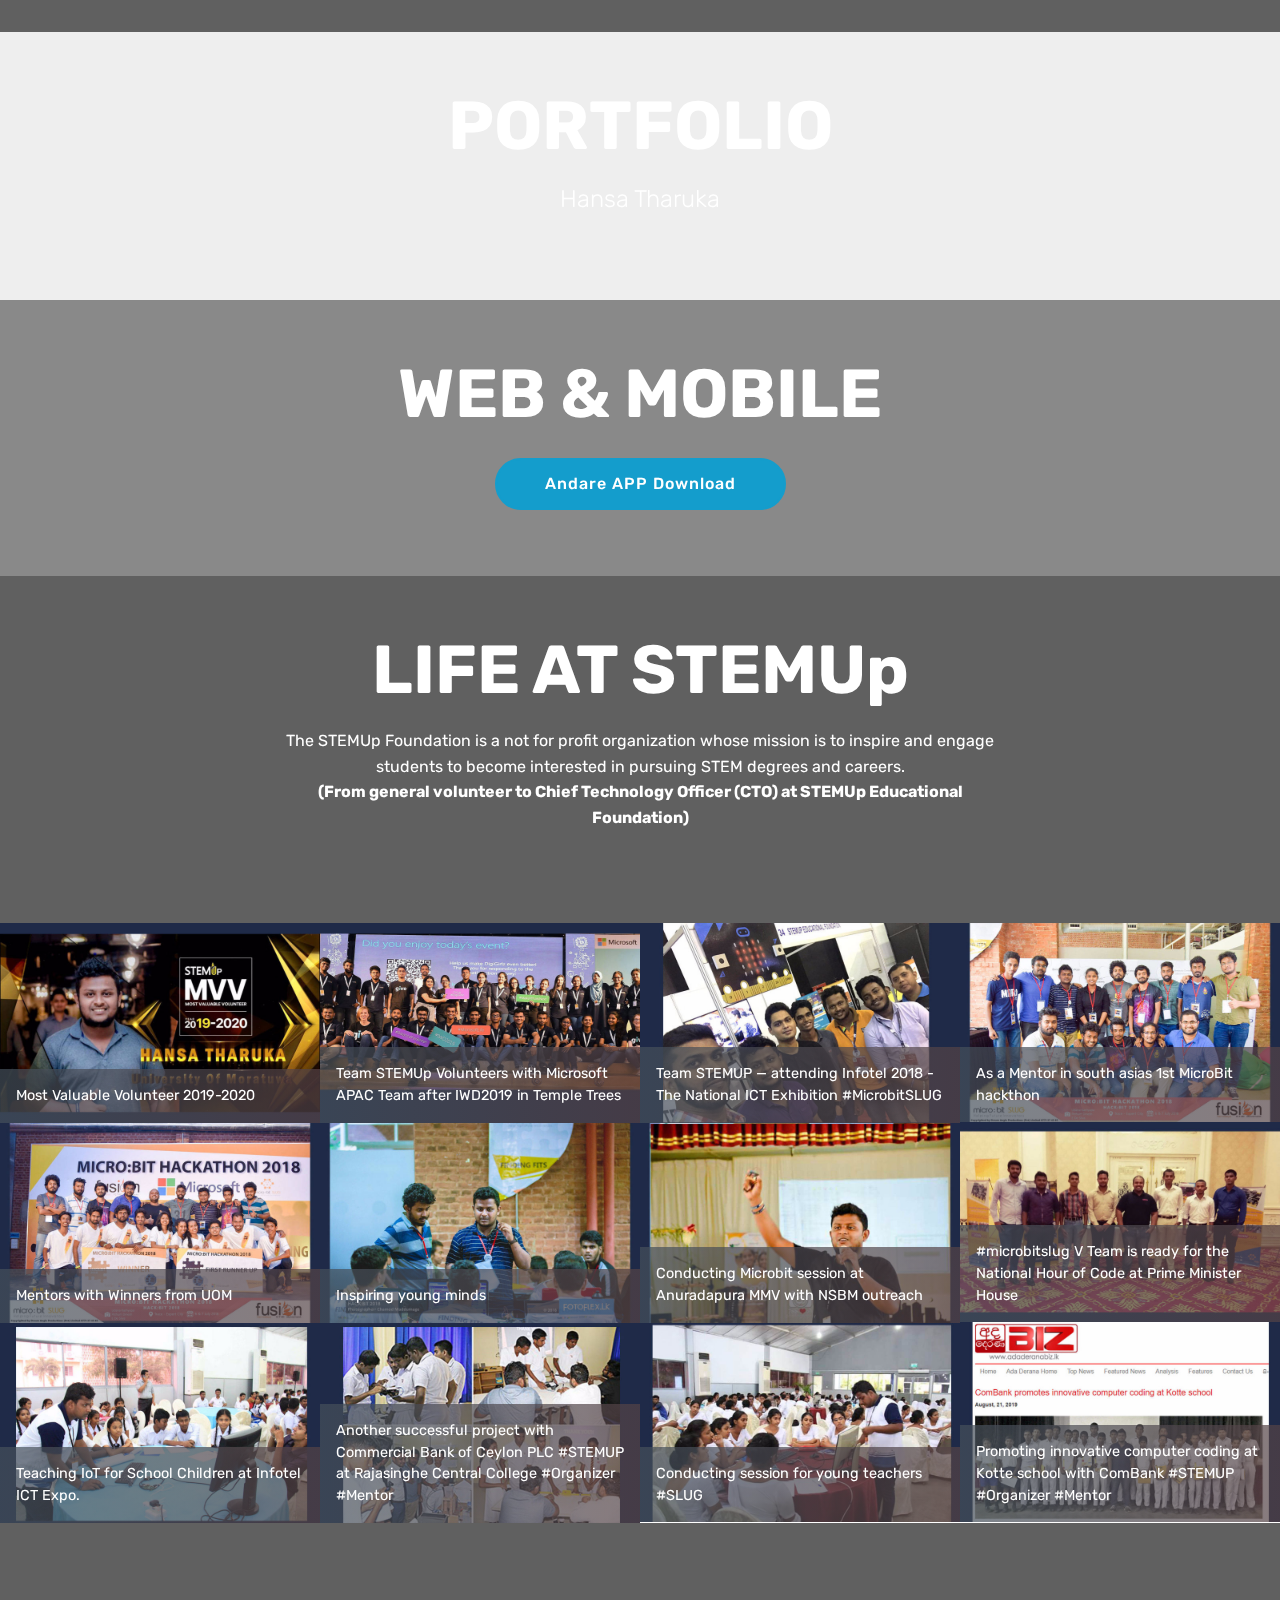
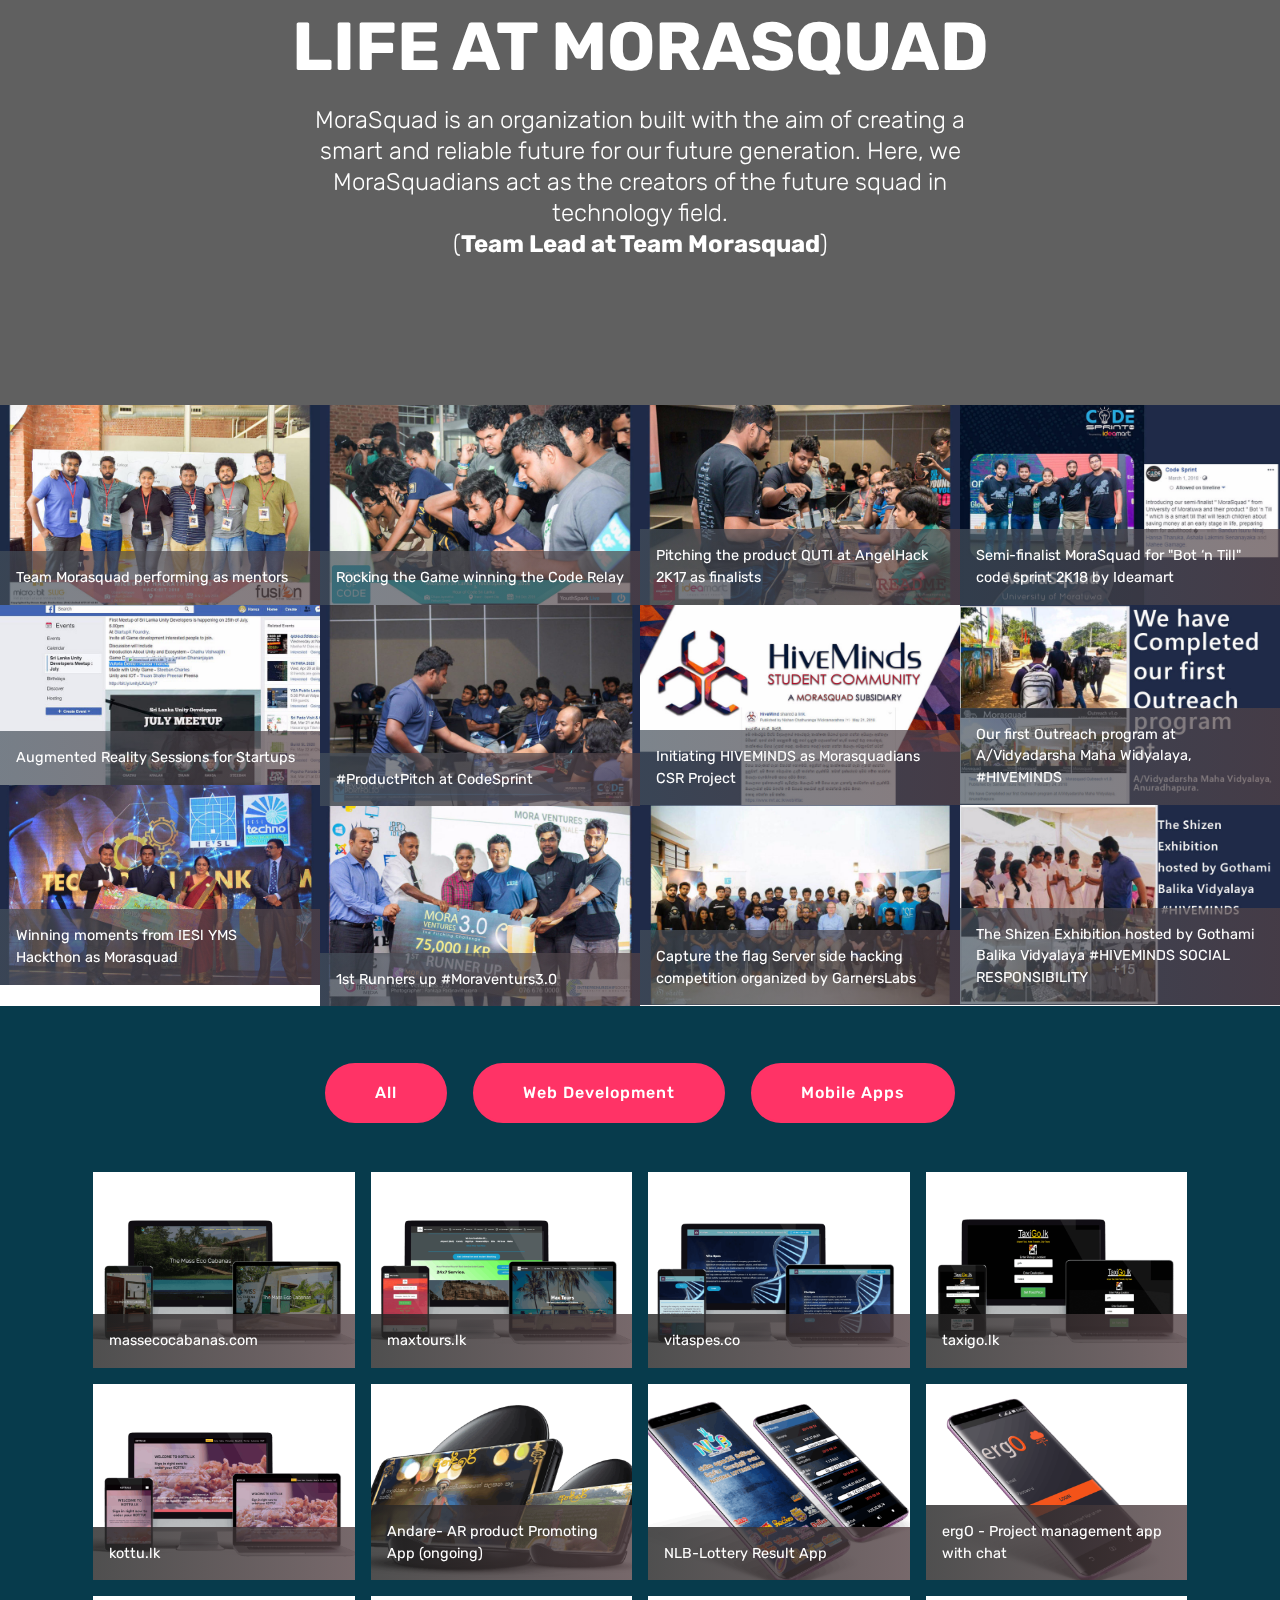
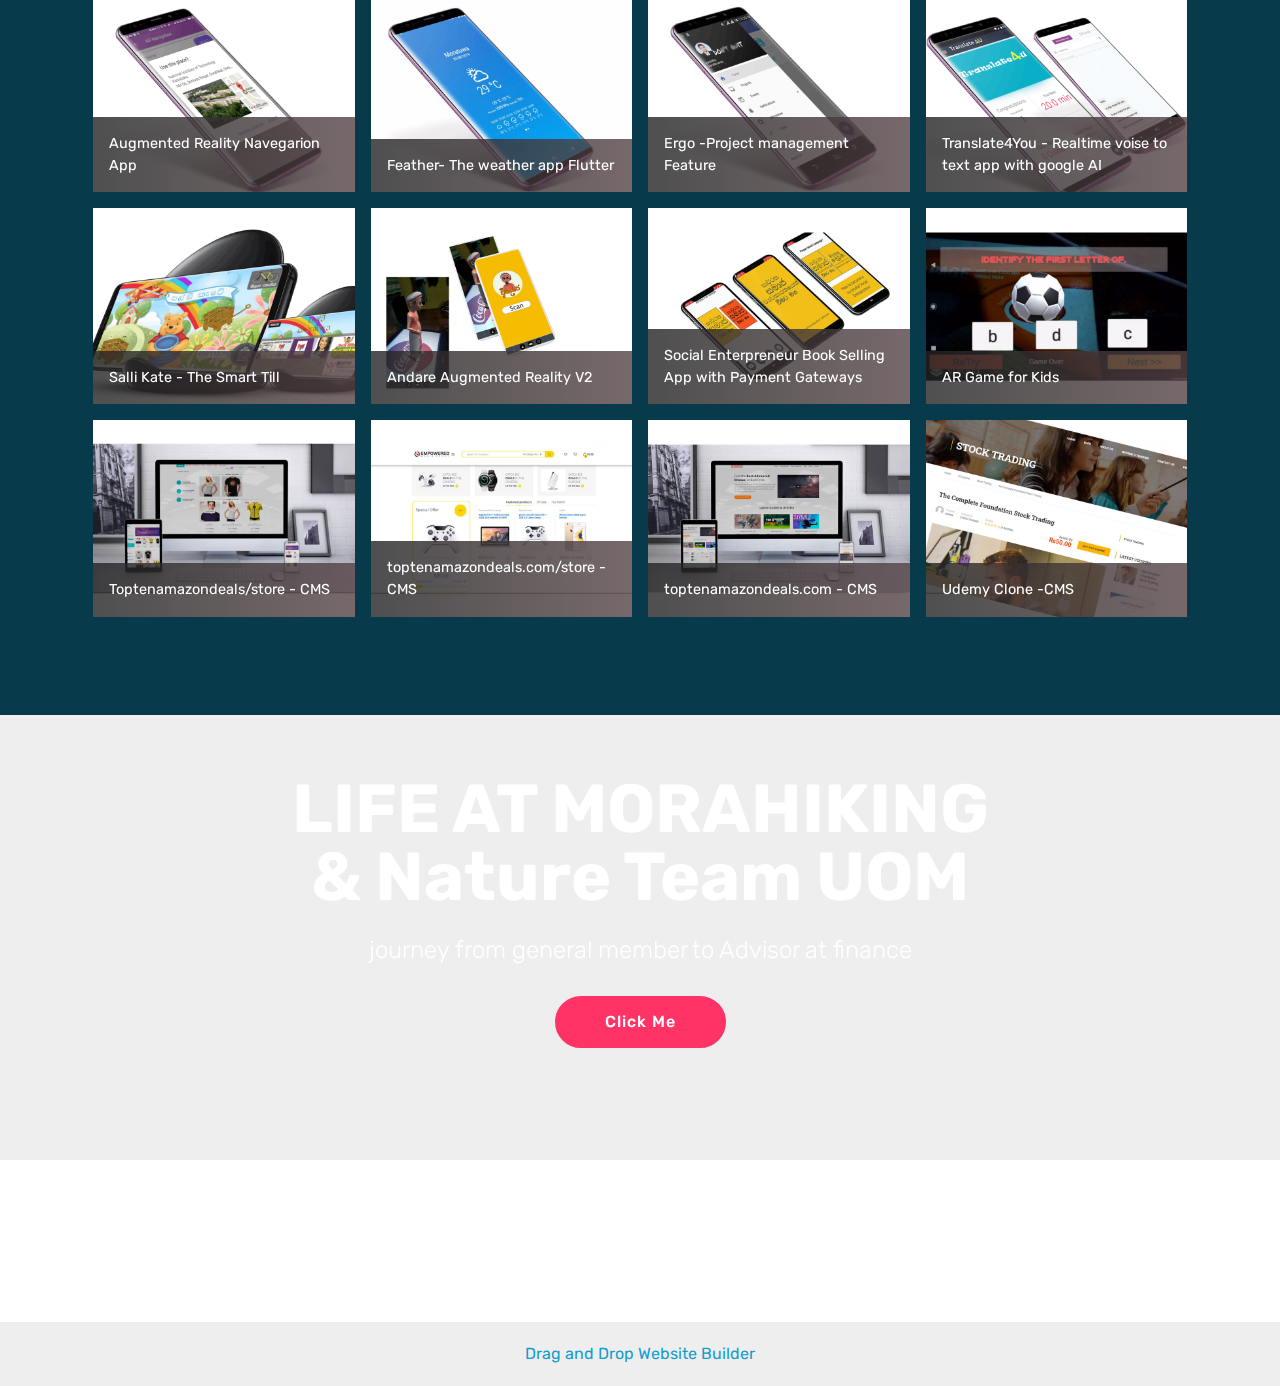
==== commit 45819c02: "updated assets5" ====
--- a/index.html
+++ b/index.html
@@ -22,7 +22,7 @@
   <link rel="stylesheet" href="assets/gallery/style.css">
   <link rel="preload" href="https://fonts.googleapis.com/css?family=Rubik:300,300i,400,400i,500,500i,700,700i,900,900i&display=swap" as="style" onload="this.onload=null;this.rel='stylesheet'">
   <noscript><link rel="stylesheet" href="https://fonts.googleapis.com/css?family=Rubik:300,300i,400,400i,500,500i,700,700i,900,900i&display=swap"></noscript>
-  <link rel="preload" as="style" href="assets/mobirise/css/mbr-additional.css?v=ZLVOqY"><link rel="stylesheet" href="assets/mobirise/css/mbr-additional.css?v=ZLVOqY" type="text/css">
+  <link rel="preload" as="style" href="assets/mobirise/css/mbr-additional.css?v=fX7tJZ"><link rel="stylesheet" href="assets/mobirise/css/mbr-additional.css?v=fX7tJZ" type="text/css">
 
   
   
@@ -376,7 +376,7 @@
             </div>
         </div>
     </div>
-</section><section class="display-7" style="padding: 0;align-items: center;justify-content: center;flex-wrap: wrap;    align-content: center;display: flex;position: relative;height: 4rem;"><a href="https://mobiri.se/675717" style="flex: 1 1;height: 4rem;position: absolute;width: 100%;z-index: 1;"><img alt="" style="height: 4rem;" src="[data-uri]"></a><p style="margin: 0;text-align: center;" class="display-7">&#8204;</p><a style="z-index:1" href="https://mobirise.com/offline-website-builder.html">Offline Website Builder</a></section><script src="assets/popper/popper.min.js"></script>  <script src="assets/web/assets/jquery/jquery.min.js"></script>  <script src="assets/bootstrap/js/bootstrap.min.js"></script>  <script src="assets/tether/tether.min.js"></script>  <script src="assets/smoothscroll/smooth-scroll.js"></script>  <script src="assets/dropdown/js/nav-dropdown.js"></script>  <script src="assets/dropdown/js/navbar-dropdown.js"></script>  <script src="assets/touchswipe/jquery.touch-swipe.min.js"></script>  <script src="assets/parallax/jarallax.min.js"></script>  <script src="assets/masonry/masonry.pkgd.min.js"></script>  <script src="assets/imagesloaded/imagesloaded.pkgd.min.js"></script>  <script src="assets/bootstrapcarouselswipe/bootstrap-carousel-swipe.js"></script>  <script src="assets/vimeoplayer/jquery.mb.vimeo_player.js"></script>  <script src="assets/theme/js/script.js"></script>  <script src="assets/gallery/player.min.js"></script>  <script src="assets/gallery/script.js"></script>  <script src="assets/slidervideo/script.js"></script>  
+</section><section class="display-7" style="padding: 0;align-items: center;justify-content: center;flex-wrap: wrap;    align-content: center;display: flex;position: relative;height: 4rem;"><a href="https://mobiri.se/675717" style="flex: 1 1;height: 4rem;position: absolute;width: 100%;z-index: 1;"><img alt="" style="height: 4rem;" src="[data-uri]"></a><p style="margin: 0;text-align: center;" class="display-7">&#8204;</p><a style="z-index:1" href="https://mobirise.com/drag-drop-website-builder.html">Drag and Drop Website Builder</a></section><script src="assets/popper/popper.min.js"></script>  <script src="assets/web/assets/jquery/jquery.min.js"></script>  <script src="assets/bootstrap/js/bootstrap.min.js"></script>  <script src="assets/tether/tether.min.js"></script>  <script src="assets/smoothscroll/smooth-scroll.js"></script>  <script src="assets/dropdown/js/nav-dropdown.js"></script>  <script src="assets/dropdown/js/navbar-dropdown.js"></script>  <script src="assets/touchswipe/jquery.touch-swipe.min.js"></script>  <script src="assets/parallax/jarallax.min.js"></script>  <script src="assets/masonry/masonry.pkgd.min.js"></script>  <script src="assets/imagesloaded/imagesloaded.pkgd.min.js"></script>  <script src="assets/bootstrapcarouselswipe/bootstrap-carousel-swipe.js"></script>  <script src="assets/vimeoplayer/jquery.mb.vimeo_player.js"></script>  <script src="assets/theme/js/script.js"></script>  <script src="assets/gallery/player.min.js"></script>  <script src="assets/gallery/script.js"></script>  <script src="assets/slidervideo/script.js"></script>  
   
   
 </body>
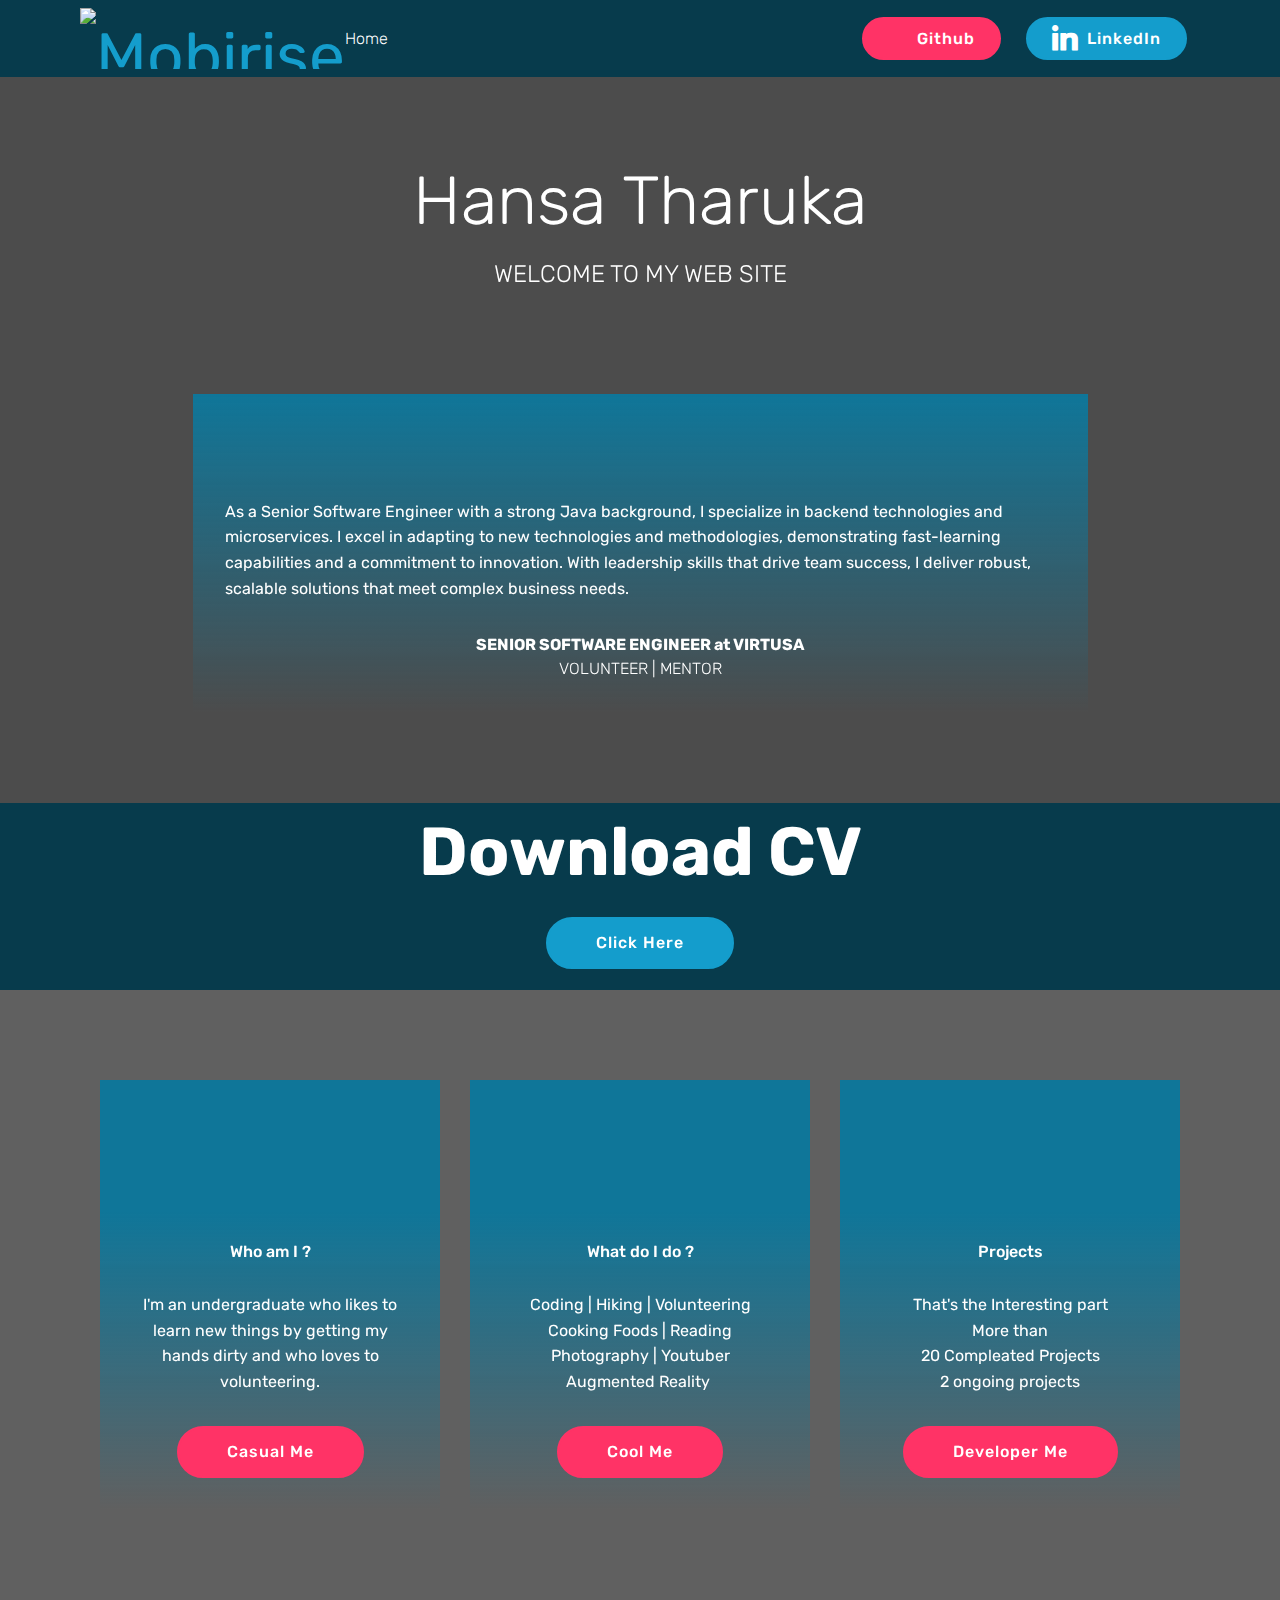
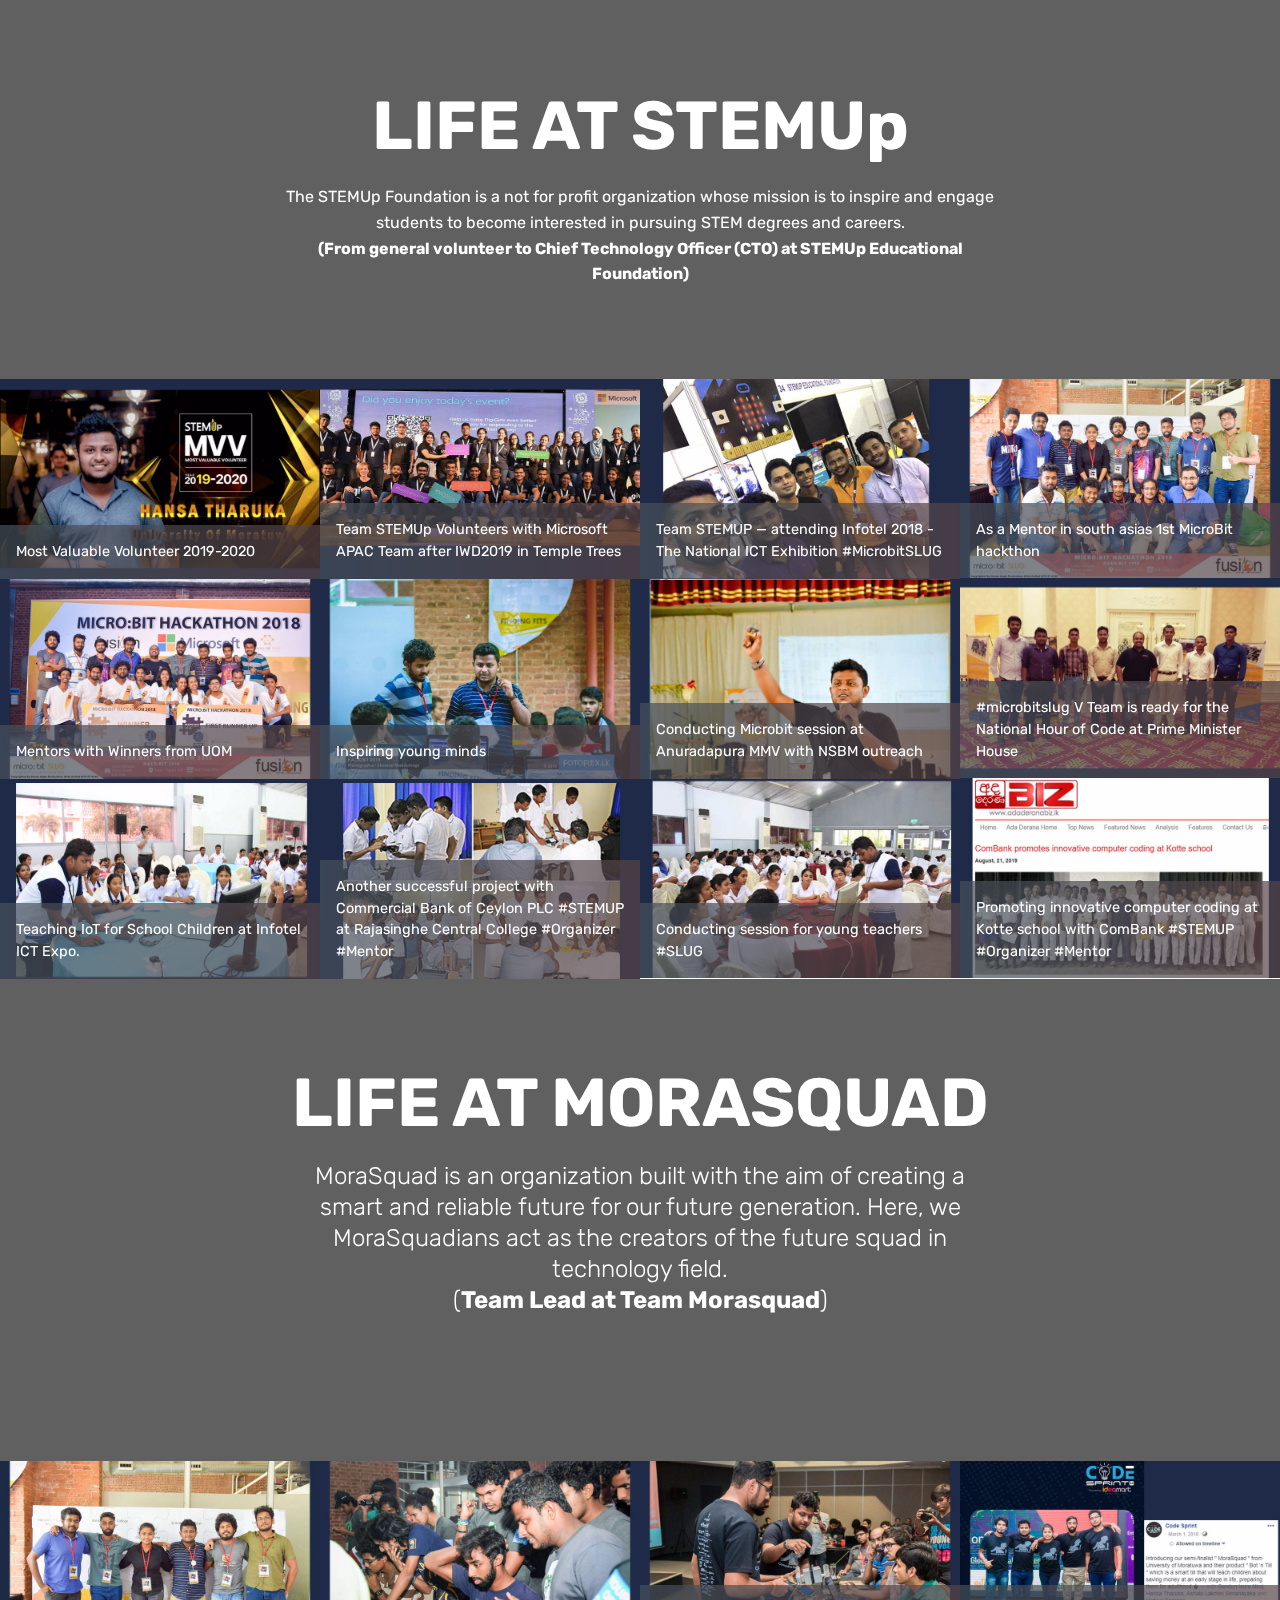
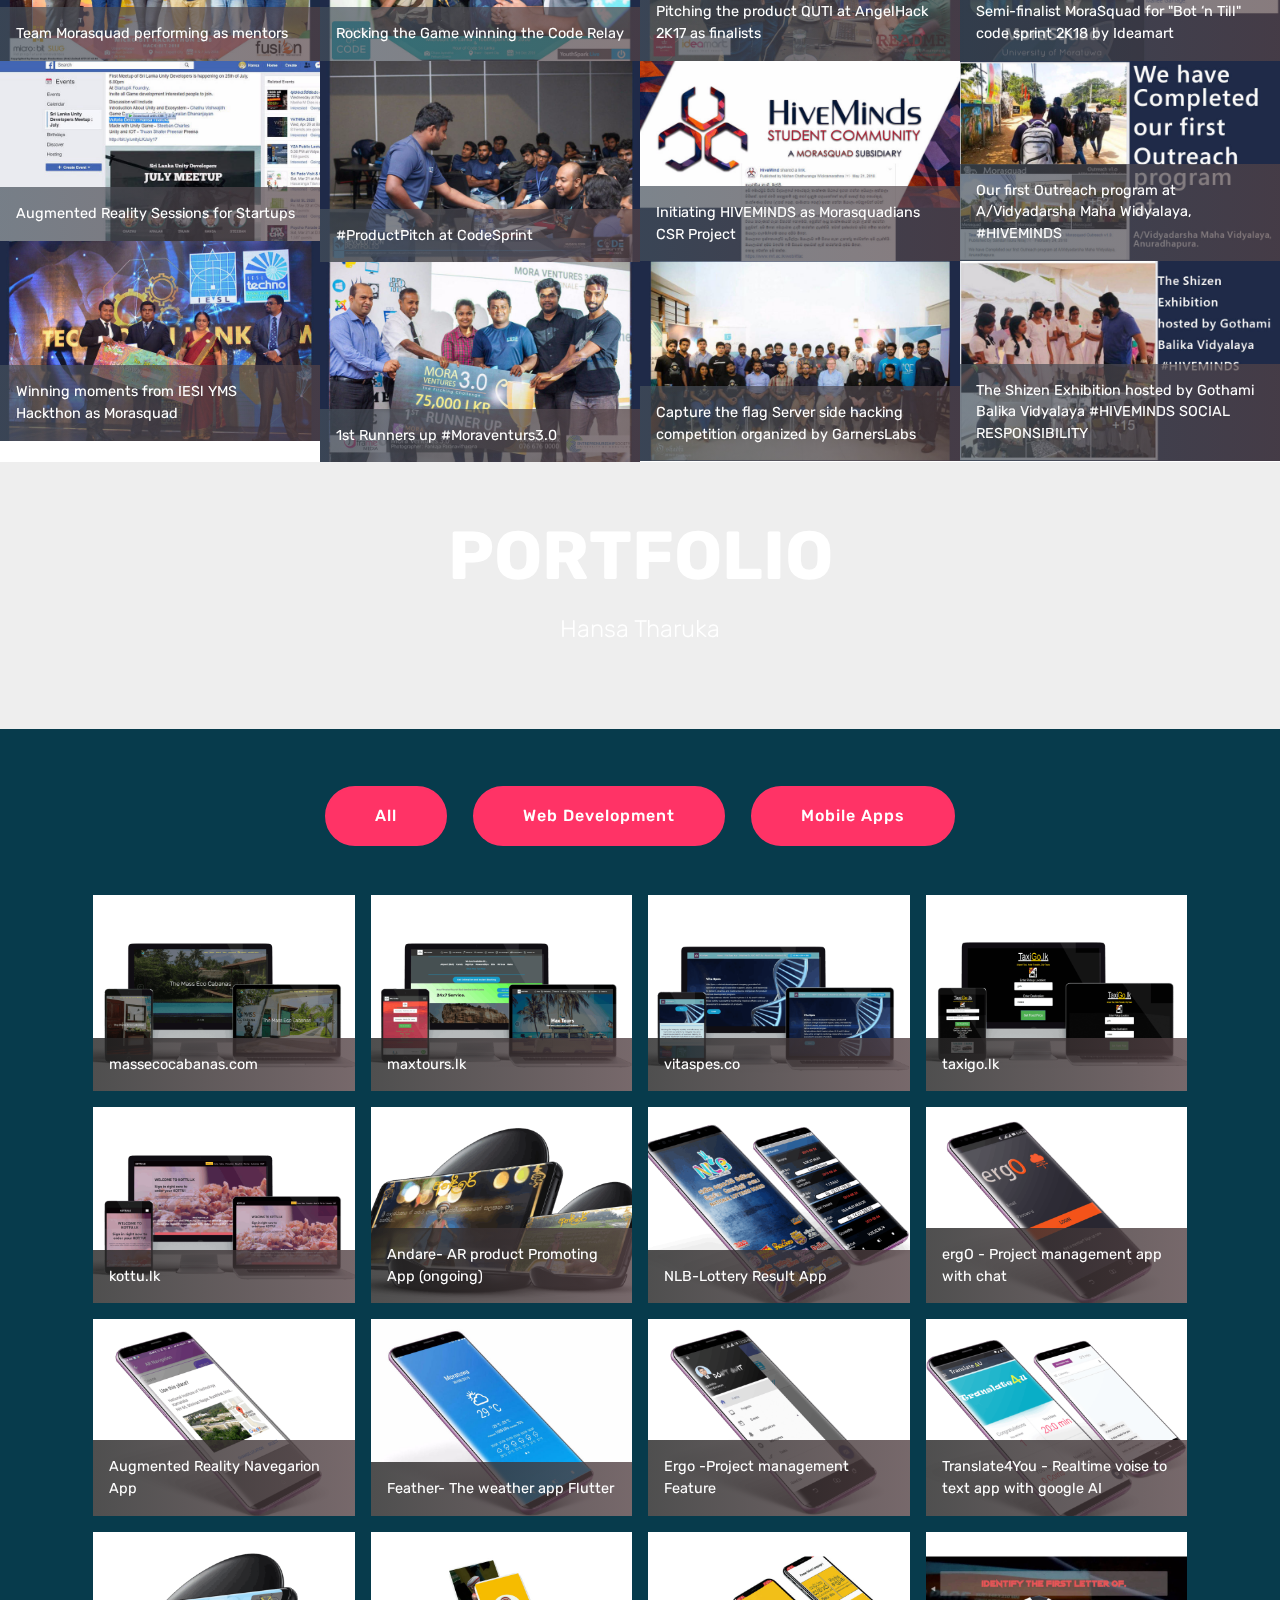
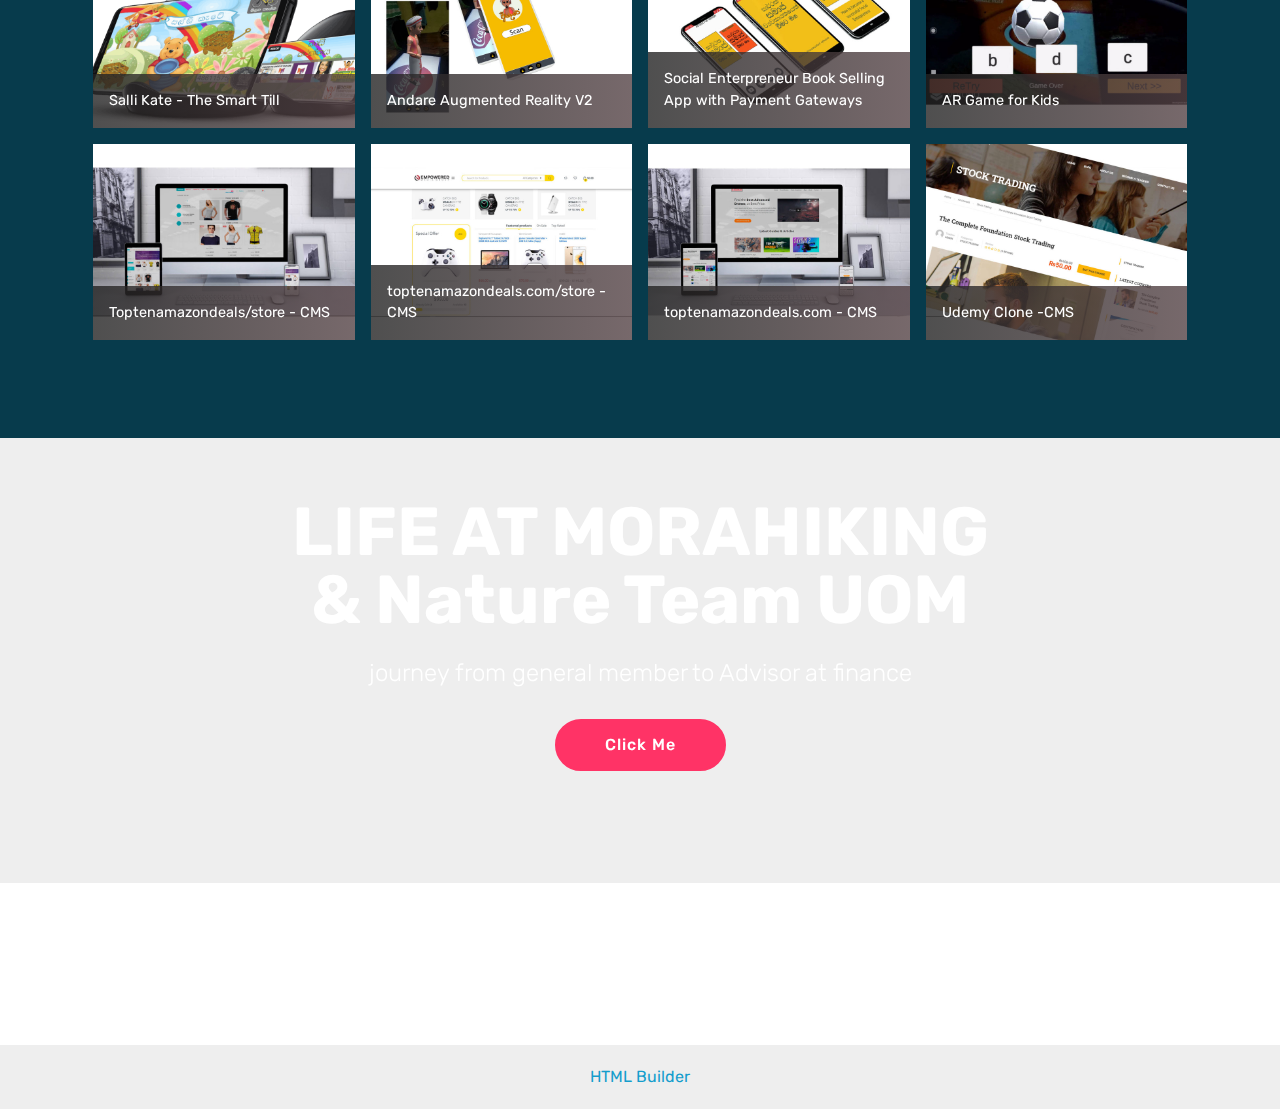
==== commit 8f80bfe7: "updated assets7" ====
--- a/index.html
+++ b/index.html
@@ -22,7 +22,7 @@
   <link rel="stylesheet" href="assets/gallery/style.css">
   <link rel="preload" href="https://fonts.googleapis.com/css?family=Rubik:300,300i,400,400i,500,500i,700,700i,900,900i&display=swap" as="style" onload="this.onload=null;this.rel='stylesheet'">
   <noscript><link rel="stylesheet" href="https://fonts.googleapis.com/css?family=Rubik:300,300i,400,400i,500,500i,700,700i,900,900i&display=swap"></noscript>
-  <link rel="preload" as="style" href="assets/mobirise/css/mbr-additional.css?v=fX7tJZ"><link rel="stylesheet" href="assets/mobirise/css/mbr-additional.css?v=fX7tJZ" type="text/css">
+  <link rel="preload" as="style" href="assets/mobirise/css/mbr-additional.css?v=tpaa1j"><link rel="stylesheet" href="assets/mobirise/css/mbr-additional.css?v=tpaa1j" type="text/css">
 
   
   
@@ -193,6 +193,67 @@
     </div>
 </section>
 
+<section class="mbr-section content5 cid-rADjvbRArg mbr-parallax-background" id="content5-9">
+
+    
+
+    <div class="mbr-overlay" style="opacity: 0.7; background-color: rgb(35, 35, 35);">
+    </div>
+
+    <div class="container">
+        <div class="media-container-row">
+            <div class="title col-12 col-md-8">
+                <h2 class="align-center mbr-bold mbr-white pb-3 mbr-fonts-style display-1">
+                    LIFE AT STEMUp</h2>
+                
+                <p class="mbr-text align-center mbr-white pb-3 mbr-fonts-style display-7">
+                    The STEMUp Foundation is a not for profit organization whose mission is to inspire and engage students to become interested in pursuing STEM degrees and careers.<br><strong>(From general volunteer to Chief Technology Officer (CTO) at STEMUp Educational Foundation)</strong>
+                </p>
+                
+            </div>
+        </div>
+    </div>
+</section>
+
+<section class="mbr-gallery mbr-slider-carousel cid-rADln7WkJw" id="gallery3-b">
+
+    
+
+    <div>
+        <div><!-- Filter --><!-- Gallery --><div class="mbr-gallery-row"><div class="mbr-gallery-layout-default"><div><div><div class="mbr-gallery-item mbr-gallery-item--p0" data-video-url="false" data-tags="Creative"><div href="#lb-gallery3-b" data-slide-to="0" data-bs-slide-to="0" data-toggle="modal" data-bs-toggle="modal"><img src="assets/images/mvv-1-1200x750-800x500.jpg" alt="" title=""><span class="icon-focus"></span><span class="mbr-gallery-title mbr-fonts-style display-7">Most Valuable Volunteer 2019-2020</span></div></div><div class="mbr-gallery-item mbr-gallery-item--p0" data-video-url="false" data-tags="Animated"><div href="#lb-gallery3-b" data-slide-to="1" data-bs-slide-to="1" data-toggle="modal" data-bs-toggle="modal"><img src="assets/images/big-event-1200x750-800x500.jpg" alt="" title=""><span class="icon-focus"></span><span class="mbr-gallery-title mbr-fonts-style display-7">Team STEMUp Volunteers with Microsoft APAC Team after IWD2019 in Temple Trees</span></div></div><div class="mbr-gallery-item mbr-gallery-item--p0" data-video-url="false" data-tags="Awesome"><div href="#lb-gallery3-b" data-slide-to="2" data-bs-slide-to="2" data-toggle="modal" data-bs-toggle="modal"><img src="assets/images/bmich-1200x750-800x500.jpg" alt="" title=""><span class="icon-focus"></span><span class="mbr-gallery-title mbr-fonts-style display-7">Team STEMUP — attending Infotel 2018 - The National ICT Exhibition #MicrobitSLUG</span></div></div><div class="mbr-gallery-item mbr-gallery-item--p0" data-video-url="false" data-tags="Awesome"><div href="#lb-gallery3-b" data-slide-to="3" data-bs-slide-to="3" data-toggle="modal" data-bs-toggle="modal"><img src="assets/images/hack-1200x750-800x499.jpg" alt="" title=""><span class="icon-focus"></span><span class="mbr-gallery-title mbr-fonts-style display-7">As a Mentor in south asias 1st MicroBit hackthon</span></div></div><div class="mbr-gallery-item mbr-gallery-item--p0" data-video-url="false" data-tags="Responsive"><div href="#lb-gallery3-b" data-slide-to="4" data-bs-slide-to="4" data-toggle="modal" data-bs-toggle="modal"><img src="assets/images/winning-1200x750-800x500.jpg" alt="" title=""><span class="icon-focus"></span><span class="mbr-gallery-title mbr-fonts-style display-7">Mentors with Winners from UOM</span></div></div><div class="mbr-gallery-item mbr-gallery-item--p0" data-video-url="false" data-tags="Animated"><div href="#lb-gallery3-b" data-slide-to="5" data-bs-slide-to="5" data-toggle="modal" data-bs-toggle="modal"><img src="assets/images/inspire-1200x750-800x500.jpg" alt="" title=""><span class="icon-focus"></span><span class="mbr-gallery-title mbr-fonts-style display-7">Inspiring young minds</span></div></div><div class="mbr-gallery-item mbr-gallery-item--p0" data-video-url="false" data-tags="Animated"><div href="#lb-gallery3-b" data-slide-to="6" data-bs-slide-to="6" data-toggle="modal" data-bs-toggle="modal"><img src="assets/images/session-1200x750-800x500.jpg" alt="" title=""><span class="icon-focus"></span><span class="mbr-gallery-title mbr-fonts-style display-7">Conducting Microbit session at Anuradapura MMV with NSBM outreach</span></div></div><div class="mbr-gallery-item mbr-gallery-item--p0" data-video-url="false" data-tags="Animated"><div href="#lb-gallery3-b" data-slide-to="7" data-bs-slide-to="7" data-toggle="modal" data-bs-toggle="modal"><img src="assets/images/hour-of-codes-1200x750-800x500.jpg" alt="" title=""><span class="icon-focus"></span><span class="mbr-gallery-title mbr-fonts-style display-7">#microbitslug V Team is ready for the National Hour of Code at Prime Minister House</span></div></div><div class="mbr-gallery-item mbr-gallery-item--p0" data-video-url="false" data-tags="Animated"><div href="#lb-gallery3-b" data-slide-to="8" data-bs-slide-to="8" data-toggle="modal" data-bs-toggle="modal"><img src="assets/images/teachingg-1200x750-800x500.jpg" alt="" title=""><span class="icon-focus"></span><span class="mbr-gallery-title mbr-fonts-style display-7">Teaching IoT for School Children at&nbsp;Infotel ICT Expo.</span></div></div><div class="mbr-gallery-item mbr-gallery-item--p0" data-video-url="false" data-tags="Animated"><div href="#lb-gallery3-b" data-slide-to="9" data-bs-slide-to="9" data-toggle="modal" data-bs-toggle="modal"><img src="assets/images/schoolll-1200x750-800x500.jpg" alt="" title=""><span class="icon-focus"></span><span class="mbr-gallery-title mbr-fonts-style display-7">Another successful project with Commercial Bank of Ceylon PLC #STEMUP at&nbsp;Rajasinghe Central College #Organizer #Mentor</span></div></div><div class="mbr-gallery-item mbr-gallery-item--p0" data-video-url="false" data-tags="Animated"><div href="#lb-gallery3-b" data-slide-to="10" data-bs-slide-to="10" data-toggle="modal" data-bs-toggle="modal"><img src="assets/images/teachers-1200x750-800x499.jpg" alt="" title=""><span class="icon-focus"></span><span class="mbr-gallery-title mbr-fonts-style display-7">Conducting session for young teachers #SLUG</span></div></div><div class="mbr-gallery-item mbr-gallery-item--p0" data-video-url="false" data-tags="Animated"><div href="#lb-gallery3-b" data-slide-to="11" data-bs-slide-to="11" data-toggle="modal" data-bs-toggle="modal"><img src="assets/images/derana-1200x750-800x500.jpg" alt="" title=""><span class="icon-focus"></span><span class="mbr-gallery-title mbr-fonts-style display-7">Promoting innovative computer coding at Kotte school with ComBank #STEMUP #Organizer #Mentor</span></div></div></div></div><div class="clearfix"></div></div></div><!-- Lightbox --><div data-app-prevent-settings="" class="mbr-slider modal fade carousel slide" tabindex="-1" data-keyboard="true" data-bs-keyboard="true" data-interval="false" data-bs-interval="false" id="lb-gallery3-b"><div class="modal-dialog"><div class="modal-content"><div class="modal-body"><div class="carousel-inner"><div class="carousel-item"><img src="assets/images/mvv-1-1200x750.jpg" alt="" title=""></div><div class="carousel-item"><img src="assets/images/big-event-1200x750.jpg" alt="" title=""></div><div class="carousel-item"><img src="assets/images/bmich-1200x750.jpg" alt="" title=""></div><div class="carousel-item"><img src="assets/images/hack-1200x750.jpg" alt="" title=""></div><div class="carousel-item"><img src="assets/images/winning-1200x750.jpg" alt="" title=""></div><div class="carousel-item"><img src="assets/images/inspire-1200x750.jpg" alt="" title=""></div><div class="carousel-item"><img src="assets/images/session-1200x750.jpg" alt="" title=""></div><div class="carousel-item"><img src="assets/images/hour-of-codes-1200x750.jpg" alt="" title=""></div><div class="carousel-item"><img src="assets/images/teachingg-1200x750.jpg" alt="" title=""></div><div class="carousel-item"><img src="assets/images/schoolll-1200x750.jpg" alt="" title=""></div><div class="carousel-item"><img src="assets/images/teachers-1200x750.jpg" alt="" title=""></div><div class="carousel-item active"><img src="assets/images/derana-1200x750.jpg" alt="" title=""></div></div><a class="carousel-control carousel-control-prev" role="button" data-slide="prev" data-bs-slide="prev" href="#lb-gallery3-b"><span class="mbri-left mbr-iconfont" aria-hidden="true"></span><span class="sr-only visually-hidden">Previous</span></a><a class="carousel-control carousel-control-next" role="button" data-slide="next" data-bs-slide="next" href="#lb-gallery3-b"><span class="mbri-right mbr-iconfont" aria-hidden="true"></span><span class="sr-only visually-hidden">Next</span></a><a class="close" href="#" role="button" data-dismiss="modal" data-bs-dismiss="modal"><span class="sr-only visually-hidden">Close</span></a></div></div></div></div></div>
+    </div>
+
+</section>
+
+<section class="mbr-section content5 cid-rADF8NQOWQ mbr-parallax-background" id="content5-d">
+
+    
+
+    <div class="mbr-overlay" style="opacity: 0.7; background-color: rgb(35, 35, 35);">
+    </div>
+
+    <div class="container">
+        <div class="media-container-row">
+            <div class="title col-12 col-md-8">
+                <h2 class="align-center mbr-bold mbr-white pb-3 mbr-fonts-style display-1">LIFE AT MORASQUAD</h2>
+                <h3 class="mbr-section-subtitle align-center mbr-light mbr-white pb-3 mbr-fonts-style display-5">MoraSquad is an organization built with the aim of creating a smart and reliable future for our future generation. Here, we MoraSquadians act as the creators of the future squad in technology field.<br>(<strong>Team Lead at Team Morasquad</strong>)</h3>
+                
+                
+            </div>
+        </div>
+    </div>
+</section>
+
+<section class="mbr-gallery mbr-slider-carousel cid-rADHA2iAxb" id="gallery3-f">
+
+    
+
+    <div>
+        <div><!-- Filter --><!-- Gallery --><div class="mbr-gallery-row"><div class="mbr-gallery-layout-default"><div><div><div class="mbr-gallery-item mbr-gallery-item--p0" data-video-url="false" data-tags="Awesome"><div href="#lb-gallery3-f" data-slide-to="0" data-bs-slide-to="0" data-toggle="modal" data-bs-toggle="modal"><img src="assets/images/morasquaddd-1200x750-800x500.jpg" alt="" title=""><span class="icon-focus"></span><span class="mbr-gallery-title mbr-fonts-style display-7">Team Morasquad performing as mentors</span></div></div><div class="mbr-gallery-item mbr-gallery-item--p0" data-video-url="false" data-tags="Responsive"><div href="#lb-gallery3-f" data-slide-to="1" data-bs-slide-to="1" data-toggle="modal" data-bs-toggle="modal"><img src="assets/images/rocking-1200x750-800x500.jpg" alt="" title=""><span class="icon-focus"></span><span class="mbr-gallery-title mbr-fonts-style display-7">Rocking the Game winning the Code Relay</span></div></div><div class="mbr-gallery-item mbr-gallery-item--p0" data-video-url="false" data-tags="Creative"><div href="#lb-gallery3-f" data-slide-to="2" data-bs-slide-to="2" data-toggle="modal" data-bs-toggle="modal"><img src="assets/images/quti-1200x750-800x500.jpg" alt="" title=""><span class="icon-focus"></span><span class="mbr-gallery-title mbr-fonts-style display-7">Pitching the product QUTI at AngelHack 2K17 as&nbsp;finalists</span></div></div><div class="mbr-gallery-item mbr-gallery-item--p0" data-video-url="false" data-tags="Animated"><div href="#lb-gallery3-f" data-slide-to="3" data-bs-slide-to="3" data-toggle="modal" data-bs-toggle="modal"><img src="assets/images/code-aprint-1200x750-800x500.jpg" alt="" title=""><span class="icon-focus"></span><span class="mbr-gallery-title mbr-fonts-style display-7">Semi-finalist MoraSquad for "Bot ‘n Till" code sprint 2K18 by Ideamart</span></div></div><div class="mbr-gallery-item mbr-gallery-item--p0" data-video-url="false" data-tags="Awesome"><div href="#lb-gallery3-f" data-slide-to="4" data-bs-slide-to="4" data-toggle="modal" data-bs-toggle="modal"><img src="assets/images/dsdsds-800x600-800x450.jpeg" alt="" title=""><span class="icon-focus"></span><span class="mbr-gallery-title mbr-fonts-style display-7">Augmented Reality Sessions for Startups</span></div></div><div class="mbr-gallery-item mbr-gallery-item--p0" data-video-url="false" data-tags="Awesome"><div href="#lb-gallery3-f" data-slide-to="5" data-bs-slide-to="5" data-toggle="modal" data-bs-toggle="modal"><img src="assets/images/salli-kate-1200x750-800x504.jpg" alt="" title=""><span class="icon-focus"></span><span class="mbr-gallery-title mbr-fonts-style display-7">#ProductPitch at CodeSprint</span></div></div><div class="mbr-gallery-item mbr-gallery-item--p0" data-video-url="false" data-tags="Responsive"><div href="#lb-gallery3-f" data-slide-to="6" data-bs-slide-to="6" data-toggle="modal" data-bs-toggle="modal"><img src="assets/images/hivemnds-1200x750-800x502.jpg" alt="" title=""><span class="icon-focus"></span><span class="mbr-gallery-title mbr-fonts-style display-7">Initiating HIVEMINDS as Morasquadians CSR Project</span></div></div><div class="mbr-gallery-item mbr-gallery-item--p0" data-video-url="false" data-tags="Animated"><div href="#lb-gallery3-f" data-slide-to="7" data-bs-slide-to="7" data-toggle="modal" data-bs-toggle="modal"><img src="assets/images/1stout-1200x750-800x500.jpg" alt="" title=""><span class="icon-focus"></span><span class="mbr-gallery-title mbr-fonts-style display-7">Our first Outreach program at A/Vidyadarsha Maha Widyalaya, #HIVEMINDS</span></div></div><div class="mbr-gallery-item mbr-gallery-item--p0" data-video-url="false" data-tags="Animated"><div href="#lb-gallery3-f" data-slide-to="8" data-bs-slide-to="8" data-toggle="modal" data-bs-toggle="modal"><img src="assets/images/iesl-1200x750-800x500.jpg" alt="" title=""><span class="icon-focus"></span><span class="mbr-gallery-title mbr-fonts-style display-7">Winning moments from IESl YMS Hackthon as Morasquad</span></div></div><div class="mbr-gallery-item mbr-gallery-item--p0" data-video-url="false" data-tags="Animated"><div href="#lb-gallery3-f" data-slide-to="9" data-bs-slide-to="9" data-toggle="modal" data-bs-toggle="modal"><img src="assets/images/moraventurs-1200x750-800x500.jpg" alt="" title=""><span class="icon-focus"></span><span class="mbr-gallery-title mbr-fonts-style display-7">1st Runners up #Moraventurs3.0</span></div></div><div class="mbr-gallery-item mbr-gallery-item--p0" data-video-url="false" data-tags="Animated"><div href="#lb-gallery3-f" data-slide-to="10" data-bs-slide-to="10" data-toggle="modal" data-bs-toggle="modal"><img src="assets/images/daaafa-1200x750-800x500.jpg" alt="" title=""><span class="icon-focus"></span><span class="mbr-gallery-title mbr-fonts-style display-7">Capture the flag Server side hacking competition organized by GarnersLabs&nbsp;</span></div></div><div class="mbr-gallery-item mbr-gallery-item--p0" data-video-url="false" data-tags="Animated"><div href="#lb-gallery3-f" data-slide-to="11" data-bs-slide-to="11" data-toggle="modal" data-bs-toggle="modal"><img src="assets/images/hiveminds22-1200x750-800x500.jpg" alt="" title=""><span class="icon-focus"></span><span class="mbr-gallery-title mbr-fonts-style display-7">The Shizen Exhibition hosted by Gothami Balika Vidyalaya #HIVEMINDS SOCIAL RESPONSIBILITY</span></div></div></div></div><div class="clearfix"></div></div></div><!-- Lightbox --><div data-app-prevent-settings="" class="mbr-slider modal fade carousel slide" tabindex="-1" data-keyboard="true" data-bs-keyboard="true" data-interval="false" data-bs-interval="false" id="lb-gallery3-f"><div class="modal-dialog"><div class="modal-content"><div class="modal-body"><div class="carousel-inner"><div class="carousel-item"><img src="assets/images/morasquaddd-1200x750.jpg" alt="" title=""></div><div class="carousel-item"><img src="assets/images/rocking-1200x750.jpg" alt="" title=""></div><div class="carousel-item"><img src="assets/images/quti-1200x750.jpg" alt="" title=""></div><div class="carousel-item"><img src="assets/images/code-aprint-1200x750.jpg" alt="" title=""></div><div class="carousel-item"><img src="assets/images/dsdsds-800x600.jpeg" alt="" title=""></div><div class="carousel-item"><img src="assets/images/salli-kate-1200x750.jpg" alt="" title=""></div><div class="carousel-item"><img src="assets/images/hivemnds-1200x750.jpg" alt="" title=""></div><div class="carousel-item"><img src="assets/images/1stout-1200x750.jpg" alt="" title=""></div><div class="carousel-item"><img src="assets/images/iesl-1200x750.jpg" alt="" title=""></div><div class="carousel-item"><img src="assets/images/moraventurs-1200x750.jpg" alt="" title=""></div><div class="carousel-item active"><img src="assets/images/daaafa-1200x750.jpg" alt="" title=""></div><div class="carousel-item"><img src="assets/images/hiveminds22-1200x750.jpg" alt="" title=""></div></div><a class="carousel-control carousel-control-prev" role="button" data-slide="prev" data-bs-slide="prev" href="#lb-gallery3-f"><span class="mbri-left mbr-iconfont" aria-hidden="true"></span><span class="sr-only visually-hidden">Previous</span></a><a class="carousel-control carousel-control-next" role="button" data-slide="next" data-bs-slide="next" href="#lb-gallery3-f"><span class="mbri-right mbr-iconfont" aria-hidden="true"></span><span class="sr-only visually-hidden">Next</span></a><a class="close" href="#" role="button" data-dismiss="modal" data-bs-dismiss="modal"><span class="sr-only visually-hidden">Close</span></a></div></div></div></div></div>
+    </div>
+
+</section>
+
 <section class="mbr-section content5 cid-rABs79v0gE mbr-parallax-background" id="content5-2">
 
     
@@ -210,87 +271,6 @@
             </div>
         </div>
     </div>
-</section>
-
-<section class="mbr-section content5 cid-rADgxi7rh1 mbr-parallax-background" id="content5-8">
-
-    
-
-    <div class="mbr-overlay" style="opacity: 0.5; background-color: rgb(35, 35, 35);">
-    </div>
-
-    <div class="container">
-        <div class="media-container-row">
-            <div class="title col-12 col-md-8">
-                <h2 class="align-center mbr-bold mbr-white pb-3 mbr-fonts-style display-1">
-                    WEB &amp; MOBILE</h2>
-                
-                
-                <div class="mbr-section-btn align-center"><a class="btn btn-primary display-4" href="https://play.google.com/store/apps/details?id=com.Hansa.Andare" target="_blank">Andare APP Download</a></div>
-            </div>
-        </div>
-    </div>
-</section>
-
-<section class="mbr-section content5 cid-rADjvbRArg mbr-parallax-background" id="content5-9">
-
-    
-
-    <div class="mbr-overlay" style="opacity: 0.7; background-color: rgb(35, 35, 35);">
-    </div>
-
-    <div class="container">
-        <div class="media-container-row">
-            <div class="title col-12 col-md-8">
-                <h2 class="align-center mbr-bold mbr-white pb-3 mbr-fonts-style display-1">
-                    LIFE AT STEMUp</h2>
-                
-                <p class="mbr-text align-center mbr-white pb-3 mbr-fonts-style display-7">
-                    The STEMUp Foundation is a not for profit organization whose mission is to inspire and engage students to become interested in pursuing STEM degrees and careers.<br><strong>(From general volunteer to Chief Technology Officer (CTO) at STEMUp Educational Foundation)</strong>
-                </p>
-                
-            </div>
-        </div>
-    </div>
-</section>
-
-<section class="mbr-gallery mbr-slider-carousel cid-rADln7WkJw" id="gallery3-b">
-
-    
-
-    <div>
-        <div><!-- Filter --><!-- Gallery --><div class="mbr-gallery-row"><div class="mbr-gallery-layout-default"><div><div><div class="mbr-gallery-item mbr-gallery-item--p0" data-video-url="false" data-tags="Creative"><div href="#lb-gallery3-b" data-slide-to="0" data-bs-slide-to="0" data-toggle="modal" data-bs-toggle="modal"><img src="assets/images/mvv-1-1200x750-800x500.jpg" alt="" title=""><span class="icon-focus"></span><span class="mbr-gallery-title mbr-fonts-style display-7">Most Valuable Volunteer 2019-2020</span></div></div><div class="mbr-gallery-item mbr-gallery-item--p0" data-video-url="false" data-tags="Animated"><div href="#lb-gallery3-b" data-slide-to="1" data-bs-slide-to="1" data-toggle="modal" data-bs-toggle="modal"><img src="assets/images/big-event-1200x750-800x500.jpg" alt="" title=""><span class="icon-focus"></span><span class="mbr-gallery-title mbr-fonts-style display-7">Team STEMUp Volunteers with Microsoft APAC Team after IWD2019 in Temple Trees</span></div></div><div class="mbr-gallery-item mbr-gallery-item--p0" data-video-url="false" data-tags="Awesome"><div href="#lb-gallery3-b" data-slide-to="2" data-bs-slide-to="2" data-toggle="modal" data-bs-toggle="modal"><img src="assets/images/bmich-1200x750-800x500.jpg" alt="" title=""><span class="icon-focus"></span><span class="mbr-gallery-title mbr-fonts-style display-7">Team STEMUP — attending Infotel 2018 - The National ICT Exhibition #MicrobitSLUG</span></div></div><div class="mbr-gallery-item mbr-gallery-item--p0" data-video-url="false" data-tags="Awesome"><div href="#lb-gallery3-b" data-slide-to="3" data-bs-slide-to="3" data-toggle="modal" data-bs-toggle="modal"><img src="assets/images/hack-1200x750-800x499.jpg" alt="" title=""><span class="icon-focus"></span><span class="mbr-gallery-title mbr-fonts-style display-7">As a Mentor in south asias 1st MicroBit hackthon</span></div></div><div class="mbr-gallery-item mbr-gallery-item--p0" data-video-url="false" data-tags="Responsive"><div href="#lb-gallery3-b" data-slide-to="4" data-bs-slide-to="4" data-toggle="modal" data-bs-toggle="modal"><img src="assets/images/winning-1200x750-800x500.jpg" alt="" title=""><span class="icon-focus"></span><span class="mbr-gallery-title mbr-fonts-style display-7">Mentors with Winners from UOM</span></div></div><div class="mbr-gallery-item mbr-gallery-item--p0" data-video-url="false" data-tags="Animated"><div href="#lb-gallery3-b" data-slide-to="5" data-bs-slide-to="5" data-toggle="modal" data-bs-toggle="modal"><img src="assets/images/inspire-1200x750-800x500.jpg" alt="" title=""><span class="icon-focus"></span><span class="mbr-gallery-title mbr-fonts-style display-7">Inspiring young minds</span></div></div><div class="mbr-gallery-item mbr-gallery-item--p0" data-video-url="false" data-tags="Animated"><div href="#lb-gallery3-b" data-slide-to="6" data-bs-slide-to="6" data-toggle="modal" data-bs-toggle="modal"><img src="assets/images/session-1200x750-800x500.jpg" alt="" title=""><span class="icon-focus"></span><span class="mbr-gallery-title mbr-fonts-style display-7">Conducting Microbit session at Anuradapura MMV with NSBM outreach</span></div></div><div class="mbr-gallery-item mbr-gallery-item--p0" data-video-url="false" data-tags="Animated"><div href="#lb-gallery3-b" data-slide-to="7" data-bs-slide-to="7" data-toggle="modal" data-bs-toggle="modal"><img src="assets/images/hour-of-codes-1200x750-800x500.jpg" alt="" title=""><span class="icon-focus"></span><span class="mbr-gallery-title mbr-fonts-style display-7">#microbitslug V Team is ready for the National Hour of Code at Prime Minister House</span></div></div><div class="mbr-gallery-item mbr-gallery-item--p0" data-video-url="false" data-tags="Animated"><div href="#lb-gallery3-b" data-slide-to="8" data-bs-slide-to="8" data-toggle="modal" data-bs-toggle="modal"><img src="assets/images/teachingg-1200x750-800x500.jpg" alt="" title=""><span class="icon-focus"></span><span class="mbr-gallery-title mbr-fonts-style display-7">Teaching IoT for School Children at&nbsp;Infotel ICT Expo.</span></div></div><div class="mbr-gallery-item mbr-gallery-item--p0" data-video-url="false" data-tags="Animated"><div href="#lb-gallery3-b" data-slide-to="9" data-bs-slide-to="9" data-toggle="modal" data-bs-toggle="modal"><img src="assets/images/schoolll-1200x750-800x500.jpg" alt="" title=""><span class="icon-focus"></span><span class="mbr-gallery-title mbr-fonts-style display-7">Another successful project with Commercial Bank of Ceylon PLC #STEMUP at&nbsp;Rajasinghe Central College #Organizer #Mentor</span></div></div><div class="mbr-gallery-item mbr-gallery-item--p0" data-video-url="false" data-tags="Animated"><div href="#lb-gallery3-b" data-slide-to="10" data-bs-slide-to="10" data-toggle="modal" data-bs-toggle="modal"><img src="assets/images/teachers-1200x750-800x499.jpg" alt="" title=""><span class="icon-focus"></span><span class="mbr-gallery-title mbr-fonts-style display-7">Conducting session for young teachers #SLUG</span></div></div><div class="mbr-gallery-item mbr-gallery-item--p0" data-video-url="false" data-tags="Animated"><div href="#lb-gallery3-b" data-slide-to="11" data-bs-slide-to="11" data-toggle="modal" data-bs-toggle="modal"><img src="assets/images/derana-1200x750-800x500.jpg" alt="" title=""><span class="icon-focus"></span><span class="mbr-gallery-title mbr-fonts-style display-7">Promoting innovative computer coding at Kotte school with ComBank #STEMUP #Organizer #Mentor</span></div></div></div></div><div class="clearfix"></div></div></div><!-- Lightbox --><div data-app-prevent-settings="" class="mbr-slider modal fade carousel slide" tabindex="-1" data-keyboard="true" data-bs-keyboard="true" data-interval="false" data-bs-interval="false" id="lb-gallery3-b"><div class="modal-dialog"><div class="modal-content"><div class="modal-body"><div class="carousel-inner"><div class="carousel-item"><img src="assets/images/mvv-1-1200x750.jpg" alt="" title=""></div><div class="carousel-item"><img src="assets/images/big-event-1200x750.jpg" alt="" title=""></div><div class="carousel-item"><img src="assets/images/bmich-1200x750.jpg" alt="" title=""></div><div class="carousel-item"><img src="assets/images/hack-1200x750.jpg" alt="" title=""></div><div class="carousel-item"><img src="assets/images/winning-1200x750.jpg" alt="" title=""></div><div class="carousel-item"><img src="assets/images/inspire-1200x750.jpg" alt="" title=""></div><div class="carousel-item"><img src="assets/images/session-1200x750.jpg" alt="" title=""></div><div class="carousel-item"><img src="assets/images/hour-of-codes-1200x750.jpg" alt="" title=""></div><div class="carousel-item"><img src="assets/images/teachingg-1200x750.jpg" alt="" title=""></div><div class="carousel-item"><img src="assets/images/schoolll-1200x750.jpg" alt="" title=""></div><div class="carousel-item"><img src="assets/images/teachers-1200x750.jpg" alt="" title=""></div><div class="carousel-item active"><img src="assets/images/derana-1200x750.jpg" alt="" title=""></div></div><a class="carousel-control carousel-control-prev" role="button" data-slide="prev" data-bs-slide="prev" href="#lb-gallery3-b"><span class="mbri-left mbr-iconfont" aria-hidden="true"></span><span class="sr-only visually-hidden">Previous</span></a><a class="carousel-control carousel-control-next" role="button" data-slide="next" data-bs-slide="next" href="#lb-gallery3-b"><span class="mbri-right mbr-iconfont" aria-hidden="true"></span><span class="sr-only visually-hidden">Next</span></a><a class="close" href="#" role="button" data-dismiss="modal" data-bs-dismiss="modal"><span class="sr-only visually-hidden">Close</span></a></div></div></div></div></div>
-    </div>
-
-</section>
-
-<section class="mbr-section content5 cid-rADF8NQOWQ mbr-parallax-background" id="content5-d">
-
-    
-
-    <div class="mbr-overlay" style="opacity: 0.7; background-color: rgb(35, 35, 35);">
-    </div>
-
-    <div class="container">
-        <div class="media-container-row">
-            <div class="title col-12 col-md-8">
-                <h2 class="align-center mbr-bold mbr-white pb-3 mbr-fonts-style display-1">LIFE AT MORASQUAD</h2>
-                <h3 class="mbr-section-subtitle align-center mbr-light mbr-white pb-3 mbr-fonts-style display-5">MoraSquad is an organization built with the aim of creating a smart and reliable future for our future generation. Here, we MoraSquadians act as the creators of the future squad in technology field.<br>(<strong>Team Lead at Team Morasquad</strong>)</h3>
-                
-                
-            </div>
-        </div>
-    </div>
-</section>
-
-<section class="mbr-gallery mbr-slider-carousel cid-rADHA2iAxb" id="gallery3-f">
-
-    
-
-    <div>
-        <div><!-- Filter --><!-- Gallery --><div class="mbr-gallery-row"><div class="mbr-gallery-layout-default"><div><div><div class="mbr-gallery-item mbr-gallery-item--p0" data-video-url="false" data-tags="Awesome"><div href="#lb-gallery3-f" data-slide-to="0" data-bs-slide-to="0" data-toggle="modal" data-bs-toggle="modal"><img src="assets/images/morasquaddd-1200x750-800x500.jpg" alt="" title=""><span class="icon-focus"></span><span class="mbr-gallery-title mbr-fonts-style display-7">Team Morasquad performing as mentors</span></div></div><div class="mbr-gallery-item mbr-gallery-item--p0" data-video-url="false" data-tags="Responsive"><div href="#lb-gallery3-f" data-slide-to="1" data-bs-slide-to="1" data-toggle="modal" data-bs-toggle="modal"><img src="assets/images/rocking-1200x750-800x500.jpg" alt="" title=""><span class="icon-focus"></span><span class="mbr-gallery-title mbr-fonts-style display-7">Rocking the Game winning the Code Relay</span></div></div><div class="mbr-gallery-item mbr-gallery-item--p0" data-video-url="false" data-tags="Creative"><div href="#lb-gallery3-f" data-slide-to="2" data-bs-slide-to="2" data-toggle="modal" data-bs-toggle="modal"><img src="assets/images/quti-1200x750-800x500.jpg" alt="" title=""><span class="icon-focus"></span><span class="mbr-gallery-title mbr-fonts-style display-7">Pitching the product QUTI at AngelHack 2K17 as&nbsp;finalists</span></div></div><div class="mbr-gallery-item mbr-gallery-item--p0" data-video-url="false" data-tags="Animated"><div href="#lb-gallery3-f" data-slide-to="3" data-bs-slide-to="3" data-toggle="modal" data-bs-toggle="modal"><img src="assets/images/code-aprint-1200x750-800x500.jpg" alt="" title=""><span class="icon-focus"></span><span class="mbr-gallery-title mbr-fonts-style display-7">Semi-finalist MoraSquad for "Bot ‘n Till" code sprint 2K18 by Ideamart</span></div></div><div class="mbr-gallery-item mbr-gallery-item--p0" data-video-url="false" data-tags="Awesome"><div href="#lb-gallery3-f" data-slide-to="4" data-bs-slide-to="4" data-toggle="modal" data-bs-toggle="modal"><img src="assets/images/dsdsds-800x600-800x450.jpeg" alt="" title=""><span class="icon-focus"></span><span class="mbr-gallery-title mbr-fonts-style display-7">Augmented Reality Sessions for Startups</span></div></div><div class="mbr-gallery-item mbr-gallery-item--p0" data-video-url="false" data-tags="Awesome"><div href="#lb-gallery3-f" data-slide-to="5" data-bs-slide-to="5" data-toggle="modal" data-bs-toggle="modal"><img src="assets/images/salli-kate-1200x750-800x504.jpg" alt="" title=""><span class="icon-focus"></span><span class="mbr-gallery-title mbr-fonts-style display-7">#ProductPitch at CodeSprint</span></div></div><div class="mbr-gallery-item mbr-gallery-item--p0" data-video-url="false" data-tags="Responsive"><div href="#lb-gallery3-f" data-slide-to="6" data-bs-slide-to="6" data-toggle="modal" data-bs-toggle="modal"><img src="assets/images/hivemnds-1200x750-800x502.jpg" alt="" title=""><span class="icon-focus"></span><span class="mbr-gallery-title mbr-fonts-style display-7">Initiating HIVEMINDS as Morasquadians CSR Project</span></div></div><div class="mbr-gallery-item mbr-gallery-item--p0" data-video-url="false" data-tags="Animated"><div href="#lb-gallery3-f" data-slide-to="7" data-bs-slide-to="7" data-toggle="modal" data-bs-toggle="modal"><img src="assets/images/1stout-1200x750-800x500.jpg" alt="" title=""><span class="icon-focus"></span><span class="mbr-gallery-title mbr-fonts-style display-7">Our first Outreach program at A/Vidyadarsha Maha Widyalaya, #HIVEMINDS</span></div></div><div class="mbr-gallery-item mbr-gallery-item--p0" data-video-url="false" data-tags="Animated"><div href="#lb-gallery3-f" data-slide-to="8" data-bs-slide-to="8" data-toggle="modal" data-bs-toggle="modal"><img src="assets/images/iesl-1200x750-800x500.jpg" alt="" title=""><span class="icon-focus"></span><span class="mbr-gallery-title mbr-fonts-style display-7">Winning moments from IESl YMS Hackthon as Morasquad</span></div></div><div class="mbr-gallery-item mbr-gallery-item--p0" data-video-url="false" data-tags="Animated"><div href="#lb-gallery3-f" data-slide-to="9" data-bs-slide-to="9" data-toggle="modal" data-bs-toggle="modal"><img src="assets/images/moraventurs-1200x750-800x500.jpg" alt="" title=""><span class="icon-focus"></span><span class="mbr-gallery-title mbr-fonts-style display-7">1st Runners up #Moraventurs3.0</span></div></div><div class="mbr-gallery-item mbr-gallery-item--p0" data-video-url="false" data-tags="Animated"><div href="#lb-gallery3-f" data-slide-to="10" data-bs-slide-to="10" data-toggle="modal" data-bs-toggle="modal"><img src="assets/images/daaafa-1200x750-800x500.jpg" alt="" title=""><span class="icon-focus"></span><span class="mbr-gallery-title mbr-fonts-style display-7">Capture the flag Server side hacking competition organized by GarnersLabs&nbsp;</span></div></div><div class="mbr-gallery-item mbr-gallery-item--p0" data-video-url="false" data-tags="Animated"><div href="#lb-gallery3-f" data-slide-to="11" data-bs-slide-to="11" data-toggle="modal" data-bs-toggle="modal"><img src="assets/images/hiveminds22-1200x750-800x500.jpg" alt="" title=""><span class="icon-focus"></span><span class="mbr-gallery-title mbr-fonts-style display-7">The Shizen Exhibition hosted by Gothami Balika Vidyalaya #HIVEMINDS SOCIAL RESPONSIBILITY</span></div></div></div></div><div class="clearfix"></div></div></div><!-- Lightbox --><div data-app-prevent-settings="" class="mbr-slider modal fade carousel slide" tabindex="-1" data-keyboard="true" data-bs-keyboard="true" data-interval="false" data-bs-interval="false" id="lb-gallery3-f"><div class="modal-dialog"><div class="modal-content"><div class="modal-body"><div class="carousel-inner"><div class="carousel-item"><img src="assets/images/morasquaddd-1200x750.jpg" alt="" title=""></div><div class="carousel-item"><img src="assets/images/rocking-1200x750.jpg" alt="" title=""></div><div class="carousel-item"><img src="assets/images/quti-1200x750.jpg" alt="" title=""></div><div class="carousel-item"><img src="assets/images/code-aprint-1200x750.jpg" alt="" title=""></div><div class="carousel-item"><img src="assets/images/dsdsds-800x600.jpeg" alt="" title=""></div><div class="carousel-item"><img src="assets/images/salli-kate-1200x750.jpg" alt="" title=""></div><div class="carousel-item"><img src="assets/images/hivemnds-1200x750.jpg" alt="" title=""></div><div class="carousel-item"><img src="assets/images/1stout-1200x750.jpg" alt="" title=""></div><div class="carousel-item"><img src="assets/images/iesl-1200x750.jpg" alt="" title=""></div><div class="carousel-item"><img src="assets/images/moraventurs-1200x750.jpg" alt="" title=""></div><div class="carousel-item active"><img src="assets/images/daaafa-1200x750.jpg" alt="" title=""></div><div class="carousel-item"><img src="assets/images/hiveminds22-1200x750.jpg" alt="" title=""></div></div><a class="carousel-control carousel-control-prev" role="button" data-slide="prev" data-bs-slide="prev" href="#lb-gallery3-f"><span class="mbri-left mbr-iconfont" aria-hidden="true"></span><span class="sr-only visually-hidden">Previous</span></a><a class="carousel-control carousel-control-next" role="button" data-slide="next" data-bs-slide="next" href="#lb-gallery3-f"><span class="mbri-right mbr-iconfont" aria-hidden="true"></span><span class="sr-only visually-hidden">Next</span></a><a class="close" href="#" role="button" data-dismiss="modal" data-bs-dismiss="modal"><span class="sr-only visually-hidden">Close</span></a></div></div></div></div></div>
-    </div>
-
 </section>
 
 <section class="mbr-gallery mbr-slider-carousel cid-rABw8IbqDA" id="gallery2-7">
@@ -376,7 +356,7 @@
             </div>
         </div>
     </div>
-</section><section class="display-7" style="padding: 0;align-items: center;justify-content: center;flex-wrap: wrap;    align-content: center;display: flex;position: relative;height: 4rem;"><a href="https://mobiri.se/675717" style="flex: 1 1;height: 4rem;position: absolute;width: 100%;z-index: 1;"><img alt="" style="height: 4rem;" src="[data-uri]"></a><p style="margin: 0;text-align: center;" class="display-7">&#8204;</p><a style="z-index:1" href="https://mobirise.com/drag-drop-website-builder.html">Drag and Drop Website Builder</a></section><script src="assets/popper/popper.min.js"></script>  <script src="assets/web/assets/jquery/jquery.min.js"></script>  <script src="assets/bootstrap/js/bootstrap.min.js"></script>  <script src="assets/tether/tether.min.js"></script>  <script src="assets/smoothscroll/smooth-scroll.js"></script>  <script src="assets/dropdown/js/nav-dropdown.js"></script>  <script src="assets/dropdown/js/navbar-dropdown.js"></script>  <script src="assets/touchswipe/jquery.touch-swipe.min.js"></script>  <script src="assets/parallax/jarallax.min.js"></script>  <script src="assets/masonry/masonry.pkgd.min.js"></script>  <script src="assets/imagesloaded/imagesloaded.pkgd.min.js"></script>  <script src="assets/bootstrapcarouselswipe/bootstrap-carousel-swipe.js"></script>  <script src="assets/vimeoplayer/jquery.mb.vimeo_player.js"></script>  <script src="assets/theme/js/script.js"></script>  <script src="assets/gallery/player.min.js"></script>  <script src="assets/gallery/script.js"></script>  <script src="assets/slidervideo/script.js"></script>  
+</section><section class="display-7" style="padding: 0;align-items: center;justify-content: center;flex-wrap: wrap;    align-content: center;display: flex;position: relative;height: 4rem;"><a href="https://mobiri.se/675717" style="flex: 1 1;height: 4rem;position: absolute;width: 100%;z-index: 1;"><img alt="" style="height: 4rem;" src="[data-uri]"></a><p style="margin: 0;text-align: center;" class="display-7">&#8204;</p><a style="z-index:1" href="https://mobirise.com/html-builder.html">HTML Builder</a></section><script src="assets/popper/popper.min.js"></script>  <script src="assets/web/assets/jquery/jquery.min.js"></script>  <script src="assets/bootstrap/js/bootstrap.min.js"></script>  <script src="assets/tether/tether.min.js"></script>  <script src="assets/smoothscroll/smooth-scroll.js"></script>  <script src="assets/dropdown/js/nav-dropdown.js"></script>  <script src="assets/dropdown/js/navbar-dropdown.js"></script>  <script src="assets/touchswipe/jquery.touch-swipe.min.js"></script>  <script src="assets/parallax/jarallax.min.js"></script>  <script src="assets/masonry/masonry.pkgd.min.js"></script>  <script src="assets/imagesloaded/imagesloaded.pkgd.min.js"></script>  <script src="assets/bootstrapcarouselswipe/bootstrap-carousel-swipe.js"></script>  <script src="assets/vimeoplayer/jquery.mb.vimeo_player.js"></script>  <script src="assets/theme/js/script.js"></script>  <script src="assets/gallery/player.min.js"></script>  <script src="assets/gallery/script.js"></script>  <script src="assets/slidervideo/script.js"></script>  
   
   
 </body>
--- a/assets/mobirise/css/mbr-additional.css
+++ b/assets/mobirise/css/mbr-additional.css
@@ -1172,16 +1172,6 @@
   margin-top: 1rem;
   margin-bottom: 0;
 }
-.cid-rABs79v0gE {
-  padding-top: 60px;
-  padding-bottom: 60px;
-  background-image: url("../../../assets/images/001-portfolio-cover-2000x2829.jpg");
-}
-.cid-rADgxi7rh1 {
-  padding-top: 60px;
-  padding-bottom: 60px;
-  background-image: url("../../../assets/images/002break01-2000x2829.jpg");
-}
 .cid-rADjvbRArg {
   padding-top: 60px;
   padding-bottom: 60px;
@@ -1315,6 +1305,11 @@
   opacity: 0.7;
   -webkit-transition: 0.2s background ease-in-out;
   transition: 0.2s background ease-in-out;
+}
+.cid-rABs79v0gE {
+  padding-top: 60px;
+  padding-bottom: 60px;
+  background-image: url("../../../assets/images/001-portfolio-cover-2000x2829.jpg");
 }
 .cid-rABw8IbqDA {
   padding-top: 15px;
--- a/assets/mobirise/css/mbr-additional.css
+++ b/assets/mobirise/css/mbr-additional.css
@@ -1172,16 +1172,6 @@
   margin-top: 1rem;
   margin-bottom: 0;
 }
-.cid-rABs79v0gE {
-  padding-top: 60px;
-  padding-bottom: 60px;
-  background-image: url("../../../assets/images/001-portfolio-cover-2000x2829.jpg");
-}
-.cid-rADgxi7rh1 {
-  padding-top: 60px;
-  padding-bottom: 60px;
-  background-image: url("../../../assets/images/002break01-2000x2829.jpg");
-}
 .cid-rADjvbRArg {
   padding-top: 60px;
   padding-bottom: 60px;
@@ -1315,6 +1305,11 @@
   opacity: 0.7;
   -webkit-transition: 0.2s background ease-in-out;
   transition: 0.2s background ease-in-out;
+}
+.cid-rABs79v0gE {
+  padding-top: 60px;
+  padding-bottom: 60px;
+  background-image: url("../../../assets/images/001-portfolio-cover-2000x2829.jpg");
 }
 .cid-rABw8IbqDA {
   padding-top: 15px;
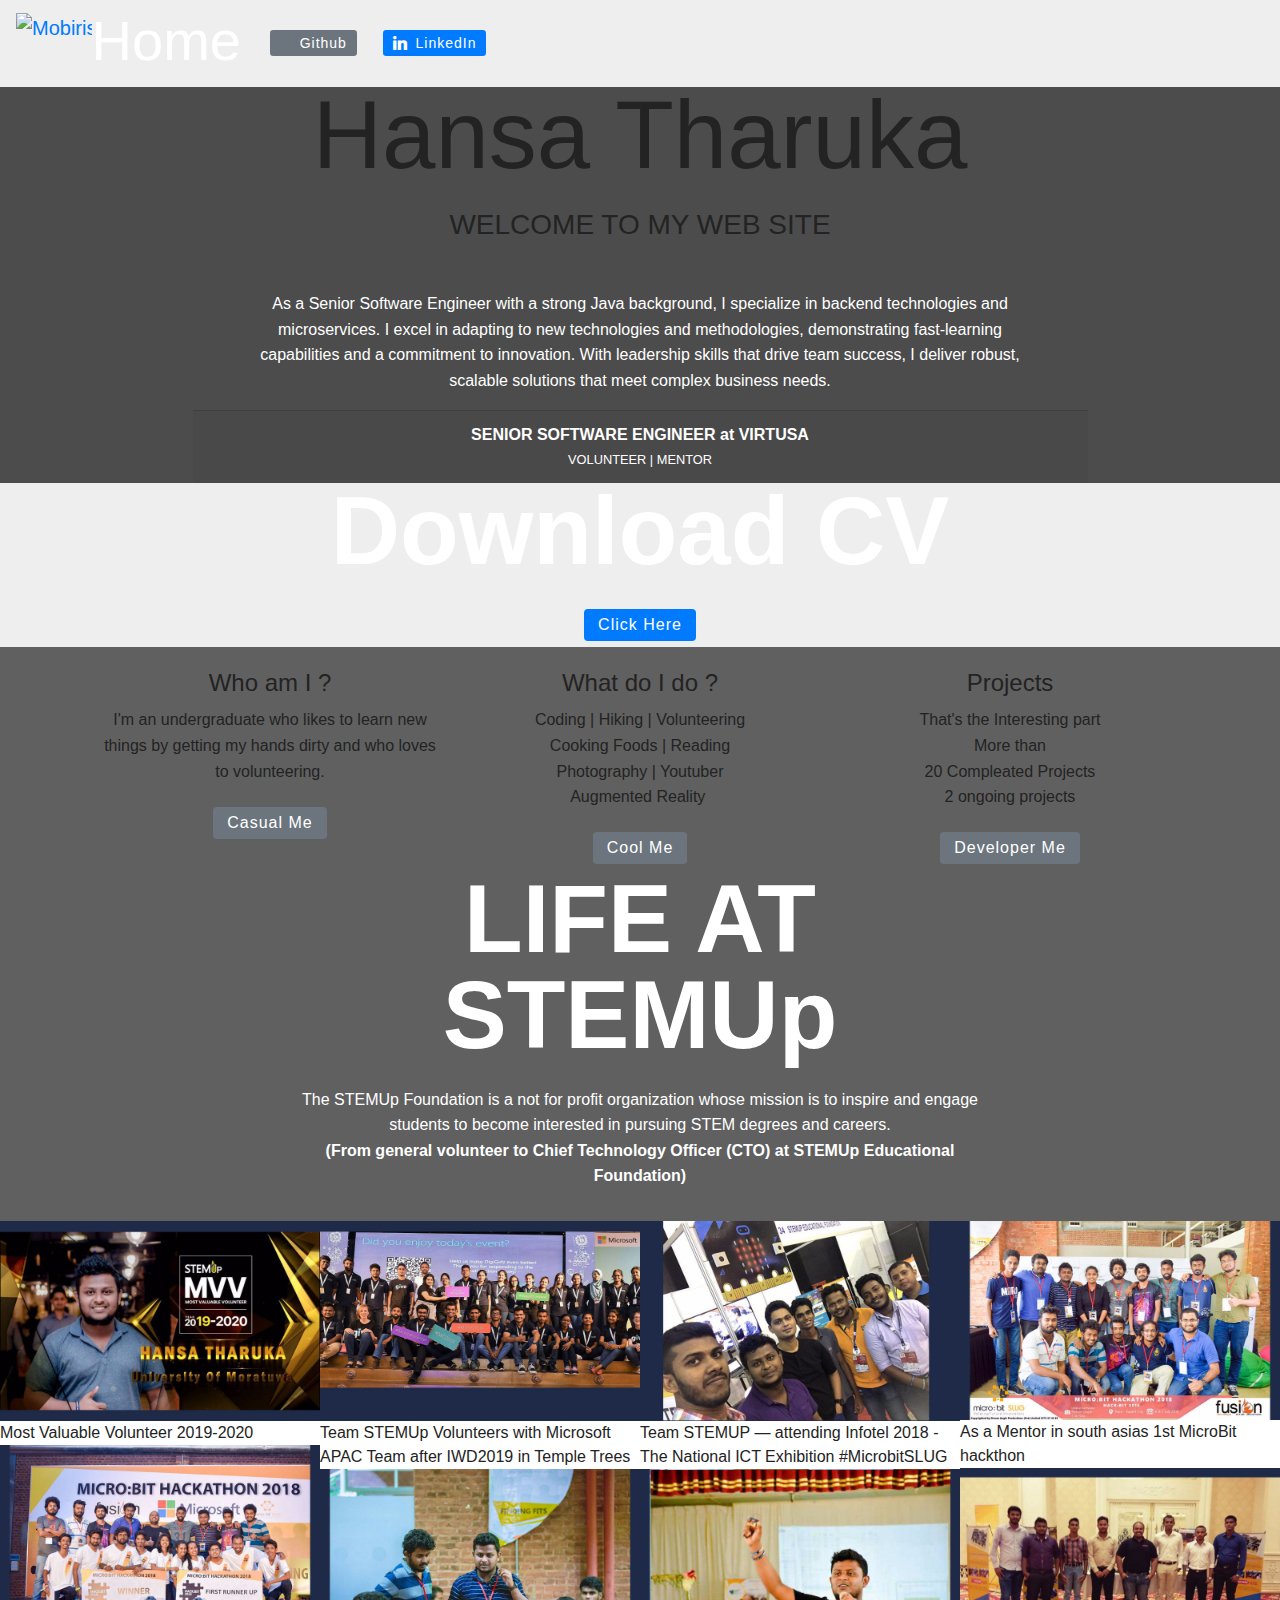
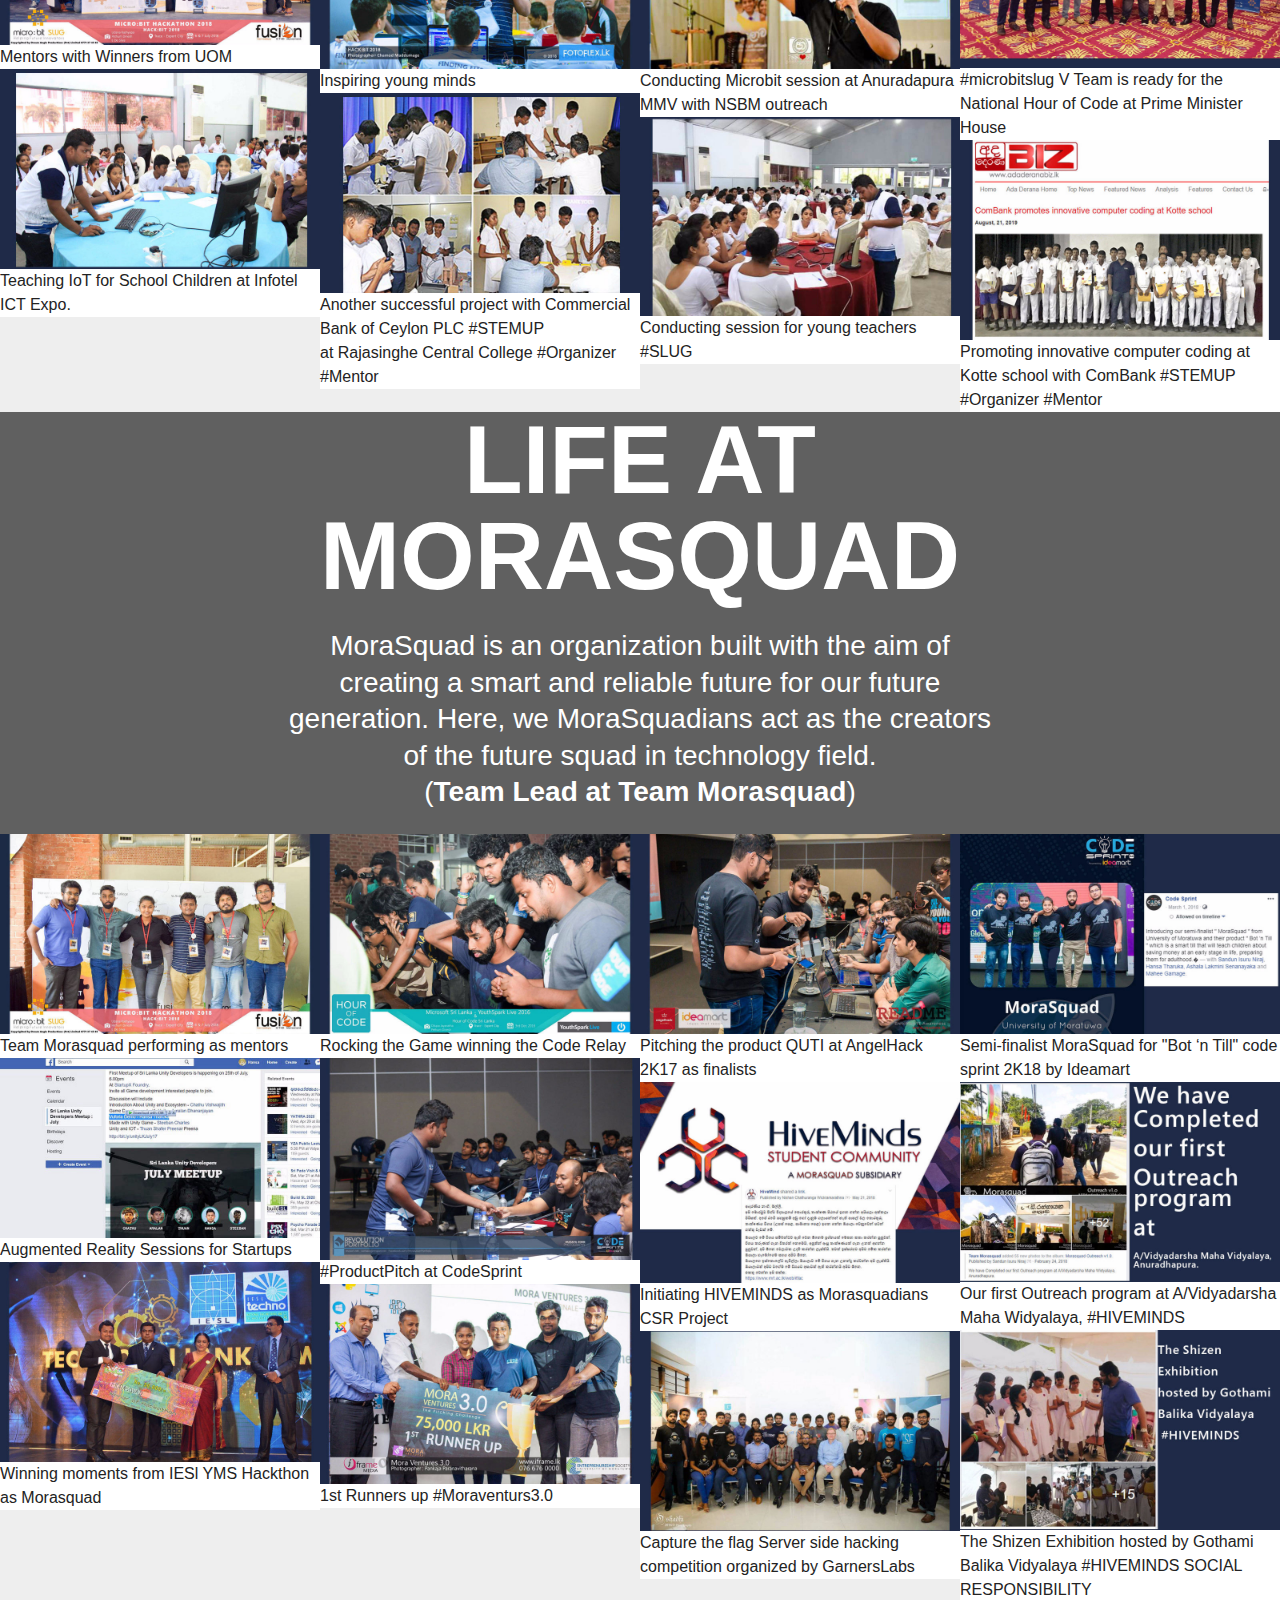
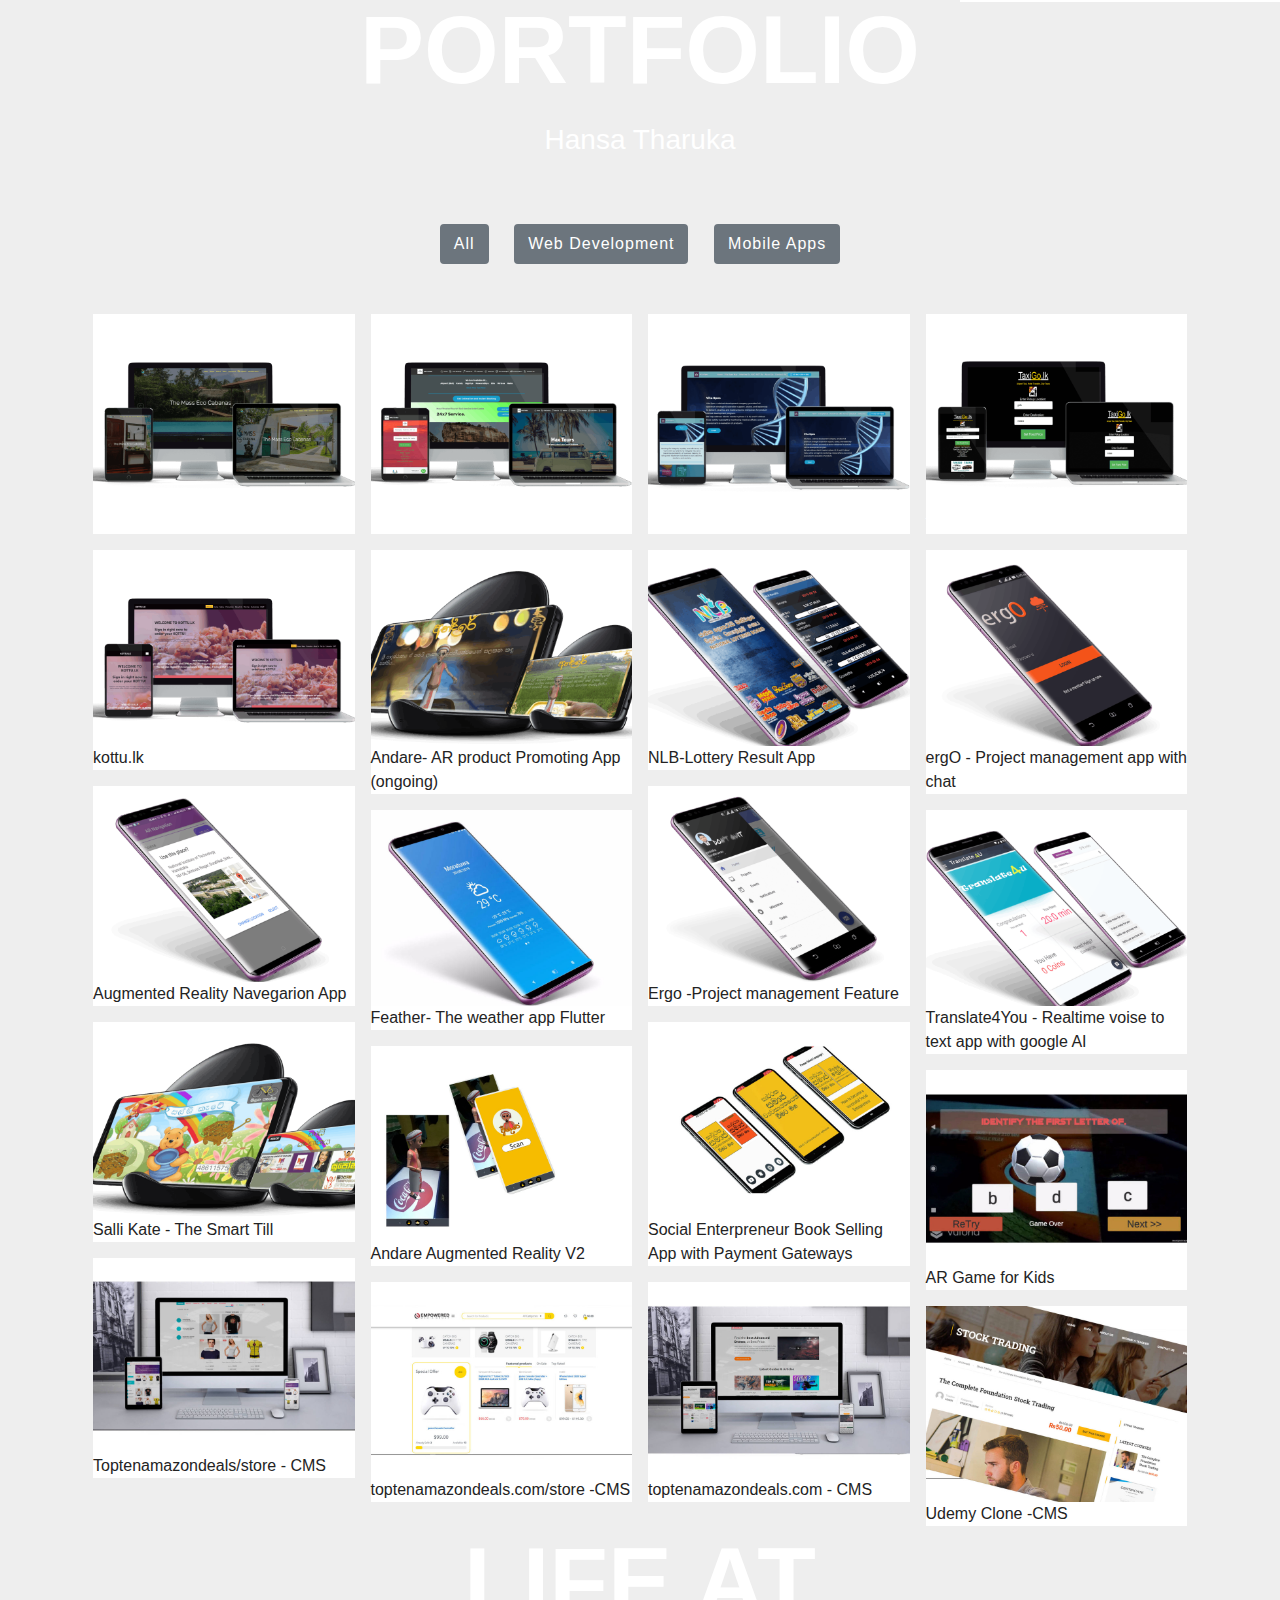
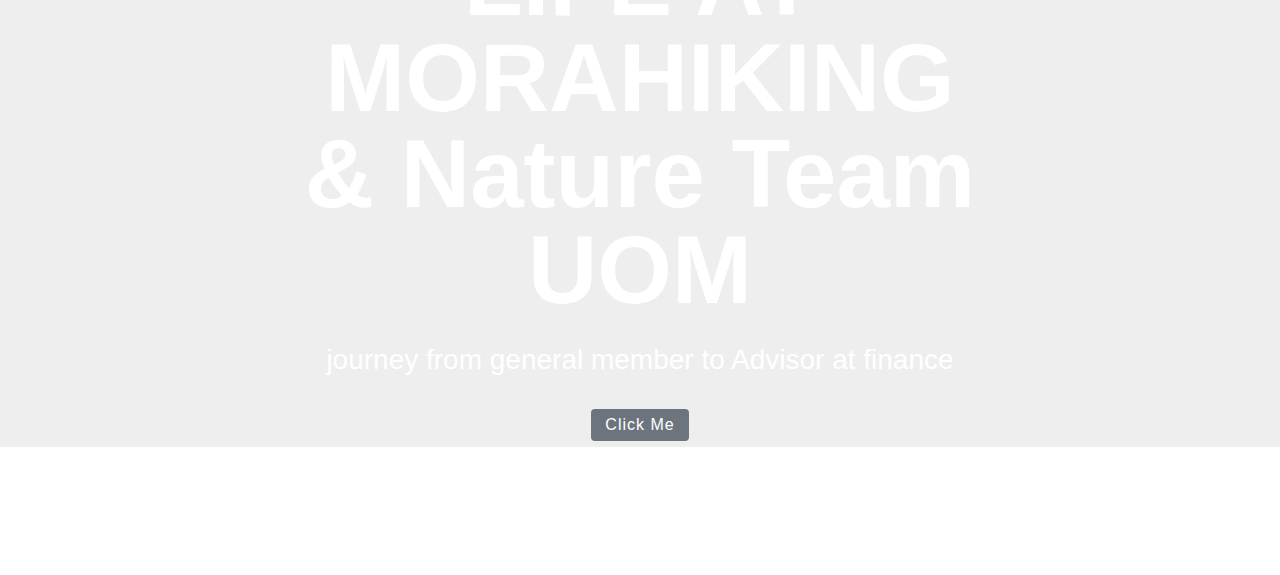
==== commit 33ad9ac5: "Update index.html" ====
--- a/index.html
+++ b/index.html
@@ -1,36 +1,36 @@
-<!DOCTYPE html>
-<html  >
-<head>
-  <!-- Site made with Mobirise Website Builder v5.9.18, https://mobirise.com -->
-  <meta charset="UTF-8">
-  <meta http-equiv="X-UA-Compatible" content="IE=edge">
-  <meta name="generator" content="Mobirise v5.9.18, mobirise.com">
-  <meta name="viewport" content="width=device-width, initial-scale=1, minimum-scale=1">
-  <link rel="shortcut icon" href="assets/images/morasquad-128x124.png" type="image/x-icon">
-  <meta name="description" content="Capitalizing on the strong knowledge on fundamental concepts, capable and eagerly willing to adapt to any new technology becoming an asset to the company while effectively collaborating to achieve corporate goals">
-  
-  
-  <title>Hansa Tharuka -Official Website</title>
-  <link rel="stylesheet" href="assets/web/assets/mobirise-icons/mobirise-icons.css">
-  <link rel="stylesheet" href="assets/bootstrap/css/bootstrap.min.css">
-  <link rel="stylesheet" href="assets/bootstrap/css/bootstrap-grid.min.css">
-  <link rel="stylesheet" href="assets/bootstrap/css/bootstrap-reboot.min.css">
-  <link rel="stylesheet" href="assets/tether/tether.min.css">
-  <link rel="stylesheet" href="assets/dropdown/css/style.css">
-  <link rel="stylesheet" href="assets/socicon/css/styles.css">
-  <link rel="stylesheet" href="assets/theme/css/style.css">
-  <link rel="stylesheet" href="assets/gallery/style.css">
-  <link rel="preload" href="https://fonts.googleapis.com/css?family=Rubik:300,300i,400,400i,500,500i,700,700i,900,900i&display=swap" as="style" onload="this.onload=null;this.rel='stylesheet'">
-  <noscript><link rel="stylesheet" href="https://fonts.googleapis.com/css?family=Rubik:300,300i,400,400i,500,500i,700,700i,900,900i&display=swap"></noscript>
-  <link rel="preload" as="style" href="assets/mobirise/css/mbr-additional.css?v=tpaa1j"><link rel="stylesheet" href="assets/mobirise/css/mbr-additional.css?v=tpaa1j" type="text/css">
-
-  
-  
-  
-</head>
-<body>
-
-<!-- Analytics -->
+<!DOCTYPE html>
+<html  >
+<head>
+  <!-- Site made with Mobirise Website Builder v5.9.18, https://mobirise.com -->
+  <meta charset="UTF-8">
+  <meta http-equiv="X-UA-Compatible" content="IE=edge">
+  <meta name="generator" content="Mobirise v5.9.18, mobirise.com">
+  <meta name="viewport" content="width=device-width, initial-scale=1, minimum-scale=1">
+  <link rel="shortcut icon" href="assets/images/morasquad-128x124.png" type="image/x-icon">
+  <meta name="description" content="Capitalizing on the strong knowledge on fundamental concepts, capable and eagerly willing to adapt to any new technology becoming an asset to the company while effectively collaborating to achieve corporate goals">
+  
+  
+  <title>Hansa Tharuka -Official Website</title>
+  <link rel="stylesheet" href="assets/web/assets/mobirise-icons/mobirise-icons.css">
+  <link rel="stylesheet" href="assets/bootstrap/css/bootstrap.min.css">
+  <link rel="stylesheet" href="assets/bootstrap/css/bootstrap-grid.min.css">
+  <link rel="stylesheet" href="assets/bootstrap/css/bootstrap-reboot.min.css">
+  <link rel="stylesheet" href="assets/tether/tether.min.css">
+  <link rel="stylesheet" href="assets/dropdown/css/style.css">
+  <link rel="stylesheet" href="assets/socicon/css/styles.css">
+  <link rel="stylesheet" href="assets/theme/css/style.css">
+  <link rel="stylesheet" href="assets/gallery/style.css">
+  <link rel="preload" href="https://fonts.googleapis.com/css?family=Rubik:300,300i,400,400i,500,500i,700,700i,900,900i&display=swap" as="style" onload="this.onload=null;this.rel='stylesheet'">
+  <noscript><link rel="stylesheet" href="https://fonts.googleapis.com/css?family=Rubik:300,300i,400,400i,500,500i,700,700i,900,900i&display=swap"></noscript>
+  <link rel="preload" as="style" href="assets/mobirise/css/mbr-additional.css?v=tpaa1j"><link rel="stylesheet" href="assets/mobirise/css/mbr-additional.css?v=tpaa1j" type="text/css">
+
+  
+  
+  
+</head>
+<body>
+
+<!-- Analytics -->
 <!-- Global site tag (gtag.js) - Google Analytics -->
 <script async src="https://www.googletagmanager.com/gtag/js?id=UA-146793455-1"></script>
 <script>
@@ -40,324 +40,324 @@
 
   gtag('config', 'UA-146793455-1');
 </script>
-
-<!-- /Analytics -->
-
-
-  
-  <section class="menu cid-rAEz1cX18a" once="menu" id="menu1-o">
-
-    
-
-    <nav class="navbar navbar-expand beta-menu navbar-dropdown align-items-center navbar-toggleable-sm">
-        <button class="navbar-toggler navbar-toggler-right" type="button" data-toggle="collapse" data-target="#navbarSupportedContent" aria-controls="navbarSupportedContent" aria-expanded="false" aria-label="Toggle navigation">
-            <div class="hamburger">
-                <span></span>
-                <span></span>
-                <span></span>
-                <span></span>
-            </div>
-        </button>
-        <div class="menu-logo">
-            <div class="navbar-brand">
-                <span class="navbar-logo">
-                    <a href="index.html#testimonials5-0">
-                         <img src="assets/images/morasquad-122x118.png" alt="Mobirise" title="" style="height: 3.8rem;">
-                    </a>
-                </span>
-                <span class="navbar-caption-wrap"><a class="navbar-caption text-white display-4" href="index.html">Home</a></span>
-            </div>
-        </div>
-        <div class="collapse navbar-collapse" id="navbarSupportedContent">
-            
-            <div class="navbar-buttons mbr-section-btn"><a class="btn btn-sm btn-secondary display-4" href="https://github.com/HansaTharuka" target="_blank"><span class="mbri-github mbr-iconfont mbr-iconfont-btn"></span>
-                    
-                    Github</a> <a class="btn btn-sm btn-primary display-4" href="https://www.linkedin.com/in/hansa-tharuka/" target="_blank"><span class="socicon socicon-linkedin mbr-iconfont mbr-iconfont-btn"></span>
-                    
-                    LinkedIn</a></div>
-        </div>
-    </nav>
-</section>
-
-<section class="testimonials5 cid-rABpnMsEXy mbr-parallax-background" id="testimonials5-0">
-
-    
-
-    <div class="mbr-overlay" style="opacity: 0.8; background-color: rgb(35, 35, 35);">
-    </div>
-    <div class="container">
-        <div class="media-container-row">
-            <div class="title col-12 align-center">
-                <h2 class="pb-3 mbr-fonts-style display-1">
-                    Hansa Tharuka</h2>
-                <h3 class="mbr-section-subtitle mbr-light pb-3 mbr-fonts-style display-5">WELCOME TO MY WEB SITE</h3>
-            </div>
-        </div>
-    </div>
-
-    <div class="container">
-        <div class="media-container-column">
-            
-
-            
-        <div class="mbr-testimonial align-center col-12 col-md-10">
-                <div class="panel-item">
-                    <div class="card-block">
-                        <div class="testimonial-photo">
-                            <img src="assets/images/gih04688.jpg" alt="" title="">
-                        </div>
-                        <p class="mbr-text mbr-fonts-style mbr-white display-7">As a Senior Software Engineer with a strong Java background, I specialize in backend technologies and<br>microservices. I excel in adapting to new technologies and methodologies, demonstrating fast-learning<br>capabilities and a commitment to innovation. With leadership skills that drive team success, I deliver robust,<br>scalable solutions that meet complex business needs.</p>
-                    </div>
-                    <div class="card-footer">
-                        <div class="mbr-author-name mbr-bold mbr-fonts-style mbr-white display-7">SENIOR SOFTWARE ENGINEER at VIRTUSA</div>
-                        <small class="mbr-author-desc mbr-italic mbr-light mbr-fonts-style mbr-white display-7">
-                               VOLUNTEER | MENTOR</small>
-                    </div>
-                </div>
-            </div></div>
-    </div>   
-</section>
-
-<section class="mbr-section content5 cid-rBMu2R9HXk" id="content5-v">
-
-    
-
-    
-
-    <div class="container">
-        <div class="media-container-row">
-            <div class="title col-12 col-md-8">
-                <h2 class="align-center mbr-bold mbr-white pb-3 mbr-fonts-style display-1">
-                    Download CV</h2>
-                
-                
-                <div class="mbr-section-btn align-center"><a class="btn btn-primary display-4" href="assets/files/Hansa-Tharuka-SeniorSoftwareEngineerJava-CV.pdf" target="_blank">Click Here</a></div>
-            </div>
-        </div>
-    </div>
-</section>
-
-<section class="features8 cid-rABpo8LVR4 mbr-parallax-background" id="features8-1">
-
-    
-
-    <div class="mbr-overlay" style="opacity: 0.7; background-color: rgb(35, 35, 35);">
-    </div>
-
-    <div class="container">
-        <div class="media-container-row">
-
-            <div class="card col-12 col-md-6 col-lg-4">
-                <div class="card-img">
-                    <span class="mbr-iconfont mbri-user"></span>
-                </div>
-                <div class="card-box align-center">
-                    <h4 class="card-title mbr-fonts-style display-7">Who am I ?</h4>
-                    <p class="mbr-text mbr-fonts-style display-7">
-                       I'm an undergraduate who likes to learn new things by getting my hands dirty and who loves to volunteering.</p>
-                    <div class="mbr-section-btn text-center"><a href="index.html" class="btn btn-secondary display-4">
-                            Casual Me</a></div>
-                </div>
-            </div>
-
-            <div class="card col-12 col-md-6 col-lg-4">
-                <div class="card-img">
-                    <span class="mbr-iconfont mbri-preview"></span>
-                </div>
-                <div class="card-box align-center">
-                    <h4 class="card-title mbr-fonts-style display-7">What do I do ?</h4>
-                    <p class="mbr-text mbr-fonts-style display-7">
-                       Coding | Hiking | Volunteering<br>Cooking Foods | Reading<br>Photography | Youtuber<br>Augmented Reality&nbsp;<br></p>
-                    <div class="mbr-section-btn text-center"><a href="index.html" class="btn btn-secondary display-4">
-                            Cool Me</a></div>
-                </div>
-            </div>
-
-            <div class="card col-12 col-md-6 col-lg-4">
-                <div class="card-img">
-                    <span class="mbri-responsive mbr-iconfont"></span>
-                </div>
-                <div class="card-box align-center">
-                    <h4 class="card-title mbr-fonts-style display-7">
-                        Projects
-                    </h4>
-                    <p class="mbr-text mbr-fonts-style display-7">
-                       That's the Interesting part<br>More than<br>20 Compleated Projects<br>2 ongoing projects</p>
-                    <div class="mbr-section-btn text-center"><a href="index.html#gallery2-7" class="btn btn-secondary display-4">
-                            Developer Me</a></div>
-                </div>
-            </div>
-
-            
-        </div>
-    </div>
-</section>
-
-<section class="mbr-section content5 cid-rADjvbRArg mbr-parallax-background" id="content5-9">
-
-    
-
-    <div class="mbr-overlay" style="opacity: 0.7; background-color: rgb(35, 35, 35);">
-    </div>
-
-    <div class="container">
-        <div class="media-container-row">
-            <div class="title col-12 col-md-8">
-                <h2 class="align-center mbr-bold mbr-white pb-3 mbr-fonts-style display-1">
-                    LIFE AT STEMUp</h2>
-                
-                <p class="mbr-text align-center mbr-white pb-3 mbr-fonts-style display-7">
-                    The STEMUp Foundation is a not for profit organization whose mission is to inspire and engage students to become interested in pursuing STEM degrees and careers.<br><strong>(From general volunteer to Chief Technology Officer (CTO) at STEMUp Educational Foundation)</strong>
-                </p>
-                
-            </div>
-        </div>
-    </div>
-</section>
-
-<section class="mbr-gallery mbr-slider-carousel cid-rADln7WkJw" id="gallery3-b">
-
-    
-
-    <div>
-        <div><!-- Filter --><!-- Gallery --><div class="mbr-gallery-row"><div class="mbr-gallery-layout-default"><div><div><div class="mbr-gallery-item mbr-gallery-item--p0" data-video-url="false" data-tags="Creative"><div href="#lb-gallery3-b" data-slide-to="0" data-bs-slide-to="0" data-toggle="modal" data-bs-toggle="modal"><img src="assets/images/mvv-1-1200x750-800x500.jpg" alt="" title=""><span class="icon-focus"></span><span class="mbr-gallery-title mbr-fonts-style display-7">Most Valuable Volunteer 2019-2020</span></div></div><div class="mbr-gallery-item mbr-gallery-item--p0" data-video-url="false" data-tags="Animated"><div href="#lb-gallery3-b" data-slide-to="1" data-bs-slide-to="1" data-toggle="modal" data-bs-toggle="modal"><img src="assets/images/big-event-1200x750-800x500.jpg" alt="" title=""><span class="icon-focus"></span><span class="mbr-gallery-title mbr-fonts-style display-7">Team STEMUp Volunteers with Microsoft APAC Team after IWD2019 in Temple Trees</span></div></div><div class="mbr-gallery-item mbr-gallery-item--p0" data-video-url="false" data-tags="Awesome"><div href="#lb-gallery3-b" data-slide-to="2" data-bs-slide-to="2" data-toggle="modal" data-bs-toggle="modal"><img src="assets/images/bmich-1200x750-800x500.jpg" alt="" title=""><span class="icon-focus"></span><span class="mbr-gallery-title mbr-fonts-style display-7">Team STEMUP — attending Infotel 2018 - The National ICT Exhibition #MicrobitSLUG</span></div></div><div class="mbr-gallery-item mbr-gallery-item--p0" data-video-url="false" data-tags="Awesome"><div href="#lb-gallery3-b" data-slide-to="3" data-bs-slide-to="3" data-toggle="modal" data-bs-toggle="modal"><img src="assets/images/hack-1200x750-800x499.jpg" alt="" title=""><span class="icon-focus"></span><span class="mbr-gallery-title mbr-fonts-style display-7">As a Mentor in south asias 1st MicroBit hackthon</span></div></div><div class="mbr-gallery-item mbr-gallery-item--p0" data-video-url="false" data-tags="Responsive"><div href="#lb-gallery3-b" data-slide-to="4" data-bs-slide-to="4" data-toggle="modal" data-bs-toggle="modal"><img src="assets/images/winning-1200x750-800x500.jpg" alt="" title=""><span class="icon-focus"></span><span class="mbr-gallery-title mbr-fonts-style display-7">Mentors with Winners from UOM</span></div></div><div class="mbr-gallery-item mbr-gallery-item--p0" data-video-url="false" data-tags="Animated"><div href="#lb-gallery3-b" data-slide-to="5" data-bs-slide-to="5" data-toggle="modal" data-bs-toggle="modal"><img src="assets/images/inspire-1200x750-800x500.jpg" alt="" title=""><span class="icon-focus"></span><span class="mbr-gallery-title mbr-fonts-style display-7">Inspiring young minds</span></div></div><div class="mbr-gallery-item mbr-gallery-item--p0" data-video-url="false" data-tags="Animated"><div href="#lb-gallery3-b" data-slide-to="6" data-bs-slide-to="6" data-toggle="modal" data-bs-toggle="modal"><img src="assets/images/session-1200x750-800x500.jpg" alt="" title=""><span class="icon-focus"></span><span class="mbr-gallery-title mbr-fonts-style display-7">Conducting Microbit session at Anuradapura MMV with NSBM outreach</span></div></div><div class="mbr-gallery-item mbr-gallery-item--p0" data-video-url="false" data-tags="Animated"><div href="#lb-gallery3-b" data-slide-to="7" data-bs-slide-to="7" data-toggle="modal" data-bs-toggle="modal"><img src="assets/images/hour-of-codes-1200x750-800x500.jpg" alt="" title=""><span class="icon-focus"></span><span class="mbr-gallery-title mbr-fonts-style display-7">#microbitslug V Team is ready for the National Hour of Code at Prime Minister House</span></div></div><div class="mbr-gallery-item mbr-gallery-item--p0" data-video-url="false" data-tags="Animated"><div href="#lb-gallery3-b" data-slide-to="8" data-bs-slide-to="8" data-toggle="modal" data-bs-toggle="modal"><img src="assets/images/teachingg-1200x750-800x500.jpg" alt="" title=""><span class="icon-focus"></span><span class="mbr-gallery-title mbr-fonts-style display-7">Teaching IoT for School Children at&nbsp;Infotel ICT Expo.</span></div></div><div class="mbr-gallery-item mbr-gallery-item--p0" data-video-url="false" data-tags="Animated"><div href="#lb-gallery3-b" data-slide-to="9" data-bs-slide-to="9" data-toggle="modal" data-bs-toggle="modal"><img src="assets/images/schoolll-1200x750-800x500.jpg" alt="" title=""><span class="icon-focus"></span><span class="mbr-gallery-title mbr-fonts-style display-7">Another successful project with Commercial Bank of Ceylon PLC #STEMUP at&nbsp;Rajasinghe Central College #Organizer #Mentor</span></div></div><div class="mbr-gallery-item mbr-gallery-item--p0" data-video-url="false" data-tags="Animated"><div href="#lb-gallery3-b" data-slide-to="10" data-bs-slide-to="10" data-toggle="modal" data-bs-toggle="modal"><img src="assets/images/teachers-1200x750-800x499.jpg" alt="" title=""><span class="icon-focus"></span><span class="mbr-gallery-title mbr-fonts-style display-7">Conducting session for young teachers #SLUG</span></div></div><div class="mbr-gallery-item mbr-gallery-item--p0" data-video-url="false" data-tags="Animated"><div href="#lb-gallery3-b" data-slide-to="11" data-bs-slide-to="11" data-toggle="modal" data-bs-toggle="modal"><img src="assets/images/derana-1200x750-800x500.jpg" alt="" title=""><span class="icon-focus"></span><span class="mbr-gallery-title mbr-fonts-style display-7">Promoting innovative computer coding at Kotte school with ComBank #STEMUP #Organizer #Mentor</span></div></div></div></div><div class="clearfix"></div></div></div><!-- Lightbox --><div data-app-prevent-settings="" class="mbr-slider modal fade carousel slide" tabindex="-1" data-keyboard="true" data-bs-keyboard="true" data-interval="false" data-bs-interval="false" id="lb-gallery3-b"><div class="modal-dialog"><div class="modal-content"><div class="modal-body"><div class="carousel-inner"><div class="carousel-item"><img src="assets/images/mvv-1-1200x750.jpg" alt="" title=""></div><div class="carousel-item"><img src="assets/images/big-event-1200x750.jpg" alt="" title=""></div><div class="carousel-item"><img src="assets/images/bmich-1200x750.jpg" alt="" title=""></div><div class="carousel-item"><img src="assets/images/hack-1200x750.jpg" alt="" title=""></div><div class="carousel-item"><img src="assets/images/winning-1200x750.jpg" alt="" title=""></div><div class="carousel-item"><img src="assets/images/inspire-1200x750.jpg" alt="" title=""></div><div class="carousel-item"><img src="assets/images/session-1200x750.jpg" alt="" title=""></div><div class="carousel-item"><img src="assets/images/hour-of-codes-1200x750.jpg" alt="" title=""></div><div class="carousel-item"><img src="assets/images/teachingg-1200x750.jpg" alt="" title=""></div><div class="carousel-item"><img src="assets/images/schoolll-1200x750.jpg" alt="" title=""></div><div class="carousel-item"><img src="assets/images/teachers-1200x750.jpg" alt="" title=""></div><div class="carousel-item active"><img src="assets/images/derana-1200x750.jpg" alt="" title=""></div></div><a class="carousel-control carousel-control-prev" role="button" data-slide="prev" data-bs-slide="prev" href="#lb-gallery3-b"><span class="mbri-left mbr-iconfont" aria-hidden="true"></span><span class="sr-only visually-hidden">Previous</span></a><a class="carousel-control carousel-control-next" role="button" data-slide="next" data-bs-slide="next" href="#lb-gallery3-b"><span class="mbri-right mbr-iconfont" aria-hidden="true"></span><span class="sr-only visually-hidden">Next</span></a><a class="close" href="#" role="button" data-dismiss="modal" data-bs-dismiss="modal"><span class="sr-only visually-hidden">Close</span></a></div></div></div></div></div>
-    </div>
-
-</section>
-
-<section class="mbr-section content5 cid-rADF8NQOWQ mbr-parallax-background" id="content5-d">
-
-    
-
-    <div class="mbr-overlay" style="opacity: 0.7; background-color: rgb(35, 35, 35);">
-    </div>
-
-    <div class="container">
-        <div class="media-container-row">
-            <div class="title col-12 col-md-8">
-                <h2 class="align-center mbr-bold mbr-white pb-3 mbr-fonts-style display-1">LIFE AT MORASQUAD</h2>
-                <h3 class="mbr-section-subtitle align-center mbr-light mbr-white pb-3 mbr-fonts-style display-5">MoraSquad is an organization built with the aim of creating a smart and reliable future for our future generation. Here, we MoraSquadians act as the creators of the future squad in technology field.<br>(<strong>Team Lead at Team Morasquad</strong>)</h3>
-                
-                
-            </div>
-        </div>
-    </div>
-</section>
-
-<section class="mbr-gallery mbr-slider-carousel cid-rADHA2iAxb" id="gallery3-f">
-
-    
-
-    <div>
-        <div><!-- Filter --><!-- Gallery --><div class="mbr-gallery-row"><div class="mbr-gallery-layout-default"><div><div><div class="mbr-gallery-item mbr-gallery-item--p0" data-video-url="false" data-tags="Awesome"><div href="#lb-gallery3-f" data-slide-to="0" data-bs-slide-to="0" data-toggle="modal" data-bs-toggle="modal"><img src="assets/images/morasquaddd-1200x750-800x500.jpg" alt="" title=""><span class="icon-focus"></span><span class="mbr-gallery-title mbr-fonts-style display-7">Team Morasquad performing as mentors</span></div></div><div class="mbr-gallery-item mbr-gallery-item--p0" data-video-url="false" data-tags="Responsive"><div href="#lb-gallery3-f" data-slide-to="1" data-bs-slide-to="1" data-toggle="modal" data-bs-toggle="modal"><img src="assets/images/rocking-1200x750-800x500.jpg" alt="" title=""><span class="icon-focus"></span><span class="mbr-gallery-title mbr-fonts-style display-7">Rocking the Game winning the Code Relay</span></div></div><div class="mbr-gallery-item mbr-gallery-item--p0" data-video-url="false" data-tags="Creative"><div href="#lb-gallery3-f" data-slide-to="2" data-bs-slide-to="2" data-toggle="modal" data-bs-toggle="modal"><img src="assets/images/quti-1200x750-800x500.jpg" alt="" title=""><span class="icon-focus"></span><span class="mbr-gallery-title mbr-fonts-style display-7">Pitching the product QUTI at AngelHack 2K17 as&nbsp;finalists</span></div></div><div class="mbr-gallery-item mbr-gallery-item--p0" data-video-url="false" data-tags="Animated"><div href="#lb-gallery3-f" data-slide-to="3" data-bs-slide-to="3" data-toggle="modal" data-bs-toggle="modal"><img src="assets/images/code-aprint-1200x750-800x500.jpg" alt="" title=""><span class="icon-focus"></span><span class="mbr-gallery-title mbr-fonts-style display-7">Semi-finalist MoraSquad for "Bot ‘n Till" code sprint 2K18 by Ideamart</span></div></div><div class="mbr-gallery-item mbr-gallery-item--p0" data-video-url="false" data-tags="Awesome"><div href="#lb-gallery3-f" data-slide-to="4" data-bs-slide-to="4" data-toggle="modal" data-bs-toggle="modal"><img src="assets/images/dsdsds-800x600-800x450.jpeg" alt="" title=""><span class="icon-focus"></span><span class="mbr-gallery-title mbr-fonts-style display-7">Augmented Reality Sessions for Startups</span></div></div><div class="mbr-gallery-item mbr-gallery-item--p0" data-video-url="false" data-tags="Awesome"><div href="#lb-gallery3-f" data-slide-to="5" data-bs-slide-to="5" data-toggle="modal" data-bs-toggle="modal"><img src="assets/images/salli-kate-1200x750-800x504.jpg" alt="" title=""><span class="icon-focus"></span><span class="mbr-gallery-title mbr-fonts-style display-7">#ProductPitch at CodeSprint</span></div></div><div class="mbr-gallery-item mbr-gallery-item--p0" data-video-url="false" data-tags="Responsive"><div href="#lb-gallery3-f" data-slide-to="6" data-bs-slide-to="6" data-toggle="modal" data-bs-toggle="modal"><img src="assets/images/hivemnds-1200x750-800x502.jpg" alt="" title=""><span class="icon-focus"></span><span class="mbr-gallery-title mbr-fonts-style display-7">Initiating HIVEMINDS as Morasquadians CSR Project</span></div></div><div class="mbr-gallery-item mbr-gallery-item--p0" data-video-url="false" data-tags="Animated"><div href="#lb-gallery3-f" data-slide-to="7" data-bs-slide-to="7" data-toggle="modal" data-bs-toggle="modal"><img src="assets/images/1stout-1200x750-800x500.jpg" alt="" title=""><span class="icon-focus"></span><span class="mbr-gallery-title mbr-fonts-style display-7">Our first Outreach program at A/Vidyadarsha Maha Widyalaya, #HIVEMINDS</span></div></div><div class="mbr-gallery-item mbr-gallery-item--p0" data-video-url="false" data-tags="Animated"><div href="#lb-gallery3-f" data-slide-to="8" data-bs-slide-to="8" data-toggle="modal" data-bs-toggle="modal"><img src="assets/images/iesl-1200x750-800x500.jpg" alt="" title=""><span class="icon-focus"></span><span class="mbr-gallery-title mbr-fonts-style display-7">Winning moments from IESl YMS Hackthon as Morasquad</span></div></div><div class="mbr-gallery-item mbr-gallery-item--p0" data-video-url="false" data-tags="Animated"><div href="#lb-gallery3-f" data-slide-to="9" data-bs-slide-to="9" data-toggle="modal" data-bs-toggle="modal"><img src="assets/images/moraventurs-1200x750-800x500.jpg" alt="" title=""><span class="icon-focus"></span><span class="mbr-gallery-title mbr-fonts-style display-7">1st Runners up #Moraventurs3.0</span></div></div><div class="mbr-gallery-item mbr-gallery-item--p0" data-video-url="false" data-tags="Animated"><div href="#lb-gallery3-f" data-slide-to="10" data-bs-slide-to="10" data-toggle="modal" data-bs-toggle="modal"><img src="assets/images/daaafa-1200x750-800x500.jpg" alt="" title=""><span class="icon-focus"></span><span class="mbr-gallery-title mbr-fonts-style display-7">Capture the flag Server side hacking competition organized by GarnersLabs&nbsp;</span></div></div><div class="mbr-gallery-item mbr-gallery-item--p0" data-video-url="false" data-tags="Animated"><div href="#lb-gallery3-f" data-slide-to="11" data-bs-slide-to="11" data-toggle="modal" data-bs-toggle="modal"><img src="assets/images/hiveminds22-1200x750-800x500.jpg" alt="" title=""><span class="icon-focus"></span><span class="mbr-gallery-title mbr-fonts-style display-7">The Shizen Exhibition hosted by Gothami Balika Vidyalaya #HIVEMINDS SOCIAL RESPONSIBILITY</span></div></div></div></div><div class="clearfix"></div></div></div><!-- Lightbox --><div data-app-prevent-settings="" class="mbr-slider modal fade carousel slide" tabindex="-1" data-keyboard="true" data-bs-keyboard="true" data-interval="false" data-bs-interval="false" id="lb-gallery3-f"><div class="modal-dialog"><div class="modal-content"><div class="modal-body"><div class="carousel-inner"><div class="carousel-item"><img src="assets/images/morasquaddd-1200x750.jpg" alt="" title=""></div><div class="carousel-item"><img src="assets/images/rocking-1200x750.jpg" alt="" title=""></div><div class="carousel-item"><img src="assets/images/quti-1200x750.jpg" alt="" title=""></div><div class="carousel-item"><img src="assets/images/code-aprint-1200x750.jpg" alt="" title=""></div><div class="carousel-item"><img src="assets/images/dsdsds-800x600.jpeg" alt="" title=""></div><div class="carousel-item"><img src="assets/images/salli-kate-1200x750.jpg" alt="" title=""></div><div class="carousel-item"><img src="assets/images/hivemnds-1200x750.jpg" alt="" title=""></div><div class="carousel-item"><img src="assets/images/1stout-1200x750.jpg" alt="" title=""></div><div class="carousel-item"><img src="assets/images/iesl-1200x750.jpg" alt="" title=""></div><div class="carousel-item"><img src="assets/images/moraventurs-1200x750.jpg" alt="" title=""></div><div class="carousel-item active"><img src="assets/images/daaafa-1200x750.jpg" alt="" title=""></div><div class="carousel-item"><img src="assets/images/hiveminds22-1200x750.jpg" alt="" title=""></div></div><a class="carousel-control carousel-control-prev" role="button" data-slide="prev" data-bs-slide="prev" href="#lb-gallery3-f"><span class="mbri-left mbr-iconfont" aria-hidden="true"></span><span class="sr-only visually-hidden">Previous</span></a><a class="carousel-control carousel-control-next" role="button" data-slide="next" data-bs-slide="next" href="#lb-gallery3-f"><span class="mbri-right mbr-iconfont" aria-hidden="true"></span><span class="sr-only visually-hidden">Next</span></a><a class="close" href="#" role="button" data-dismiss="modal" data-bs-dismiss="modal"><span class="sr-only visually-hidden">Close</span></a></div></div></div></div></div>
-    </div>
-
-</section>
-
-<section class="mbr-section content5 cid-rABs79v0gE mbr-parallax-background" id="content5-2">
-
-    
-
-    
-
-    <div class="container">
-        <div class="media-container-row">
-            <div class="title col-12 col-md-8">
-                <h2 class="align-center mbr-bold mbr-white pb-3 mbr-fonts-style display-1">
-                    PORTFOLIO</h2>
-                <h3 class="mbr-section-subtitle align-center mbr-light mbr-white pb-3 mbr-fonts-style display-5">Hansa Tharuka</h3>
-                
-                
-            </div>
-        </div>
-    </div>
-</section>
-
-<section class="mbr-gallery mbr-slider-carousel cid-rABw8IbqDA" id="gallery2-7">
-
-    
-
-    <div class="container">
-        <div><!-- Filter --><div class="mbr-gallery-filter container gallery-filter-active"><ul buttons="0"><li class="mbr-gallery-filter-all active"><a class="btn btn-md btn-secondary display-7" href="">All</a></li></ul></div><!-- Gallery --><div class="mbr-gallery-row"><div class="mbr-gallery-layout-default"><div><div><div class="mbr-gallery-item mbr-gallery-item--p1" data-video-url="false" data-tags="Web Development"><div href="#lb-gallery2-7" data-slide-to="0" data-bs-slide-to="0" data-toggle="modal" data-bs-toggle="modal"><img src="assets/images/011-3-2000x1250-800x600.png" alt="" title=""><span class="icon-focus"></span><span class="mbr-gallery-title mbr-fonts-style display-7"><strong><a href="http://massecocabanas.com/OLD/" target="_blank" class="text-white">massecocabanas.com</a></strong></span></div></div><div class="mbr-gallery-item mbr-gallery-item--p1" data-video-url="false" data-tags="Web Development"><div href="#lb-gallery2-7" data-slide-to="1" data-bs-slide-to="1" data-toggle="modal" data-bs-toggle="modal"><img src="assets/images/002-1-2000x1250-800x600.png" alt="" title=""><span class="icon-focus"></span><span class="mbr-gallery-title mbr-fonts-style display-7"><strong><a href="http://maxtours.lk/index2.html" target="_blank" class="text-white">maxtours.lk</a></strong></span></div></div><div class="mbr-gallery-item mbr-gallery-item--p1" data-video-url="false" data-tags="Web Development"><div href="#lb-gallery2-7" data-slide-to="2" data-bs-slide-to="2" data-toggle="modal" data-bs-toggle="modal"><img src="assets/images/003-1-2000x1250-800x600.png" alt="" title=""><span class="icon-focus"></span><span class="mbr-gallery-title mbr-fonts-style display-7"><strong><a href="https://www.vitaspes.co/" target="_blank" class="text-white">vitaspes.co</a></strong></span></div></div><div class="mbr-gallery-item mbr-gallery-item--p1" data-video-url="false" data-tags="Web Development"><div href="#lb-gallery2-7" data-slide-to="3" data-bs-slide-to="3" data-toggle="modal" data-bs-toggle="modal"><img src="assets/images/004-1-2000x1250-800x600.png" alt="" title=""><span class="icon-focus"></span><span class="mbr-gallery-title mbr-fonts-style display-7"><a href="http://taxigo.lk/estimate.htm" target="_blank" class="text-white">taxigo.lk</a></span></div></div><div class="mbr-gallery-item mbr-gallery-item--p1" data-video-url="false" data-tags="Web Development"><div href="#lb-gallery2-7" data-slide-to="4" data-bs-slide-to="4" data-toggle="modal" data-bs-toggle="modal"><img src="assets/images/005-1-2000x1250-800x600.png" alt="" title=""><span class="icon-focus"></span><span class="mbr-gallery-title mbr-fonts-style display-7">kottu.lk</span></div></div><div class="mbr-gallery-item mbr-gallery-item--p1" data-video-url="false" data-tags="Mobile Apps"><div href="#lb-gallery2-7" data-slide-to="5" data-bs-slide-to="5" data-toggle="modal" data-bs-toggle="modal"><img src="assets/images/007-2000x1333-800x600.png" alt="" title=""><span class="icon-focus"></span><span class="mbr-gallery-title mbr-fonts-style display-7">Andare- AR product Promoting App (ongoing)</span></div></div><div class="mbr-gallery-item mbr-gallery-item--p1" data-video-url="false" data-tags="Mobile Apps"><div href="#lb-gallery2-7" data-slide-to="6" data-bs-slide-to="6" data-toggle="modal" data-bs-toggle="modal"><img src="assets/images/0008-1500x1000-800x600.png" alt="" title=""><span class="icon-focus"></span><span class="mbr-gallery-title mbr-fonts-style display-7">NLB-Lottery Result App</span></div></div><div class="mbr-gallery-item mbr-gallery-item--p1" data-video-url="false" data-tags="Mobile Apps"><div href="#lb-gallery2-7" data-slide-to="7" data-bs-slide-to="7" data-toggle="modal" data-bs-toggle="modal"><img src="assets/images/003-ergo-1500x1000-800x600.png" alt="" title=""><span class="icon-focus"></span><span class="mbr-gallery-title mbr-fonts-style display-7">ergO - Project management app with chat<br></span></div></div><div class="mbr-gallery-item mbr-gallery-item--p1" data-video-url="false" data-tags="Mobile Apps"><div href="#lb-gallery2-7" data-slide-to="8" data-bs-slide-to="8" data-toggle="modal" data-bs-toggle="modal"><img src="assets/images/01-1500x1000-800x600.png" alt="" title=""><span class="icon-focus"></span><span class="mbr-gallery-title mbr-fonts-style display-7">Augmented Reality Navegarion App<br></span></div></div><div class="mbr-gallery-item mbr-gallery-item--p1" data-video-url="false" data-tags="Mobile Apps"><div href="#lb-gallery2-7" data-slide-to="9" data-bs-slide-to="9" data-toggle="modal" data-bs-toggle="modal"><img src="assets/images/weather-1500x1000-800x600.jpg" alt="" title=""><span class="icon-focus"></span><span class="mbr-gallery-title mbr-fonts-style display-7">Feather- The weather app Flutter</span></div></div><div class="mbr-gallery-item mbr-gallery-item--p1" data-video-url="false" data-tags="Mobile Apps"><div href="#lb-gallery2-7" data-slide-to="10" data-bs-slide-to="10" data-toggle="modal" data-bs-toggle="modal"><img src="assets/images/004-1500x1000-800x600.png" alt="" title=""><span class="icon-focus"></span><span class="mbr-gallery-title mbr-fonts-style display-7">Ergo -Project management Feature</span></div></div><div class="mbr-gallery-item mbr-gallery-item--p1" data-video-url="false" data-tags="Mobile Apps"><div href="#lb-gallery2-7" data-slide-to="11" data-bs-slide-to="11" data-toggle="modal" data-bs-toggle="modal"><img src="assets/images/009-1500x1000-800x600.png" alt="" title=""><span class="icon-focus"></span><span class="mbr-gallery-title mbr-fonts-style display-7">Translate4You - Realtime voise to text app with google AI</span></div></div><div class="mbr-gallery-item mbr-gallery-item--p1" data-video-url="false" data-tags="Mobile Apps"><div href="#lb-gallery2-7" data-slide-to="12" data-bs-slide-to="12" data-toggle="modal" data-bs-toggle="modal"><img src="assets/images/00100-2000x1333-800x600.png" alt="" title=""><span class="icon-focus"></span><span class="mbr-gallery-title mbr-fonts-style display-7">Salli Kate - The Smart Till</span></div></div><div class="mbr-gallery-item mbr-gallery-item--p1" data-video-url="false" data-tags="Mobile Apps"><div href="#lb-gallery2-7" data-slide-to="13" data-bs-slide-to="13" data-toggle="modal" data-bs-toggle="modal"><img src="assets/images/andare-2000x1500-800x600.jpg" alt="" title=""><span class="icon-focus"></span><span class="mbr-gallery-title mbr-fonts-style display-7">Andare Augmented Reality V2</span></div></div><div class="mbr-gallery-item mbr-gallery-item--p1" data-video-url="false" data-tags="Mobile Apps"><div href="#lb-gallery2-7" data-slide-to="14" data-bs-slide-to="14" data-toggle="modal" data-bs-toggle="modal"><img src="assets/images/01-1333x1000-800x600.jpg" alt="" title=""><span class="icon-focus"></span><span class="mbr-gallery-title mbr-fonts-style display-7">Social Enterpreneur Book Selling App with Payment Gateways</span></div></div><div class="mbr-gallery-item mbr-gallery-item--p1" data-video-url="false" data-tags="Mobile Apps"><div href="#lb-gallery2-7" data-slide-to="15" data-bs-slide-to="15" data-toggle="modal" data-bs-toggle="modal"><img src="assets/images/012-1333x1000-800x600.jpg" alt="" title=""><span class="icon-focus"></span><span class="mbr-gallery-title mbr-fonts-style display-7">AR Game for Kids</span></div></div><div class="mbr-gallery-item mbr-gallery-item--p1" data-video-url="false" data-tags="Web Development"><div href="#lb-gallery2-7" data-slide-to="16" data-bs-slide-to="16" data-toggle="modal" data-bs-toggle="modal"><img src="assets/images/w02-1333x1000-800x600.jpg" alt="" title=""><span class="icon-focus"></span><span class="mbr-gallery-title mbr-fonts-style display-7">Toptenamazondeals/store - CMS</span></div></div><div class="mbr-gallery-item mbr-gallery-item--p1" data-video-url="false" data-tags="Web Development"><div href="#lb-gallery2-7" data-slide-to="17" data-bs-slide-to="17" data-toggle="modal" data-bs-toggle="modal"><img src="assets/images/w4-1333x1000-800x600.jpg" alt="" title=""><span class="icon-focus"></span><span class="mbr-gallery-title mbr-fonts-style display-7">toptenamazondeals.com/store -CMS</span></div></div><div class="mbr-gallery-item mbr-gallery-item--p1" data-video-url="false" data-tags="Web Development"><div href="#lb-gallery2-7" data-slide-to="18" data-bs-slide-to="18" data-toggle="modal" data-bs-toggle="modal"><img src="assets/images/webui-1333x1000-800x600.jpg" alt="" title=""><span class="icon-focus"></span><span class="mbr-gallery-title mbr-fonts-style display-7">toptenamazondeals.com - CMS</span></div></div><div class="mbr-gallery-item mbr-gallery-item--p1" data-video-url="false" data-tags="Web Development"><div href="#lb-gallery2-7" data-slide-to="19" data-bs-slide-to="19" data-toggle="modal" data-bs-toggle="modal"><img src="assets/images/e5-1333x1000-800x600.jpg" alt="" title=""><span class="icon-focus"></span><span class="mbr-gallery-title mbr-fonts-style display-7">Udemy Clone -CMS</span></div></div></div></div><div class="clearfix"></div></div></div><!-- Lightbox --><div data-app-prevent-settings="" class="mbr-slider modal fade carousel slide" tabindex="-1" data-keyboard="true" data-bs-keyboard="true" data-interval="false" data-bs-interval="false" id="lb-gallery2-7"><div class="modal-dialog"><div class="modal-content"><div class="modal-body"><div class="carousel-inner"><div class="carousel-item"><img src="assets/images/011-3-2000x1250.png" alt="" title=""></div><div class="carousel-item"><img src="assets/images/002-1-2000x1250.png" alt="" title=""></div><div class="carousel-item"><img src="assets/images/003-1-2000x1250.png" alt="" title=""></div><div class="carousel-item"><img src="assets/images/004-1-2000x1250.png" alt="" title=""></div><div class="carousel-item"><img src="assets/images/005-1-2000x1250.png" alt="" title=""></div><div class="carousel-item"><img src="assets/images/007-2000x1333.png" alt="" title=""></div><div class="carousel-item"><img src="assets/images/0008-1500x1000.png" alt="" title=""></div><div class="carousel-item"><img src="assets/images/003-ergo-1500x1000.png" alt="" title=""></div><div class="carousel-item"><img src="assets/images/01-1500x1000.png" alt="" title=""></div><div class="carousel-item"><img src="assets/images/weather-1500x1000.jpg" alt="" title=""></div><div class="carousel-item"><img src="assets/images/004-1500x1000.png" alt="" title=""></div><div class="carousel-item"><img src="assets/images/009-1500x1000.png" alt="" title=""></div><div class="carousel-item"><img src="assets/images/00100-2000x1333.png" alt="" title=""></div><div class="carousel-item"><img src="assets/images/andare-2000x1500.jpg" alt="" title=""></div><div class="carousel-item"><img src="assets/images/01-1333x1000.jpg" alt="" title=""></div><div class="carousel-item"><img src="assets/images/012-1333x1000.jpg" alt="" title=""></div><div class="carousel-item"><img src="assets/images/w02-1333x1000.jpg" alt="" title=""></div><div class="carousel-item active"><img src="assets/images/w4-1333x1000.jpg" alt="" title=""></div><div class="carousel-item"><img src="assets/images/webui-1333x1000.jpg" alt="" title=""></div><div class="carousel-item"><img src="assets/images/e5-1333x1000.jpg" alt="" title=""></div></div><a class="carousel-control carousel-control-prev" role="button" data-slide="prev" data-bs-slide="prev" href="#lb-gallery2-7"><span class="mbri-left mbr-iconfont" aria-hidden="true"></span><span class="sr-only visually-hidden">Previous</span></a><a class="carousel-control carousel-control-next" role="button" data-slide="next" data-bs-slide="next" href="#lb-gallery2-7"><span class="mbri-right mbr-iconfont" aria-hidden="true"></span><span class="sr-only visually-hidden">Next</span></a><a class="close" href="#" role="button" data-dismiss="modal" data-bs-dismiss="modal"><span class="sr-only visually-hidden">Close</span></a></div></div></div></div></div>
-    </div>
-
-</section>
-
-<section class="mbr-section content5 cid-rAEfwWtR4A mbr-parallax-background" id="content5-g">
-
-    
-
-    
-
-    <div class="container">
-        <div class="media-container-row">
-            <div class="title col-12 col-md-8">
-                <h2 class="align-center mbr-bold mbr-white pb-3 mbr-fonts-style display-1">
-                    LIFE AT MORAHIKING &amp; Nature Team UOM</h2>
-                <h3 class="mbr-section-subtitle align-center mbr-light mbr-white pb-3 mbr-fonts-style display-5">journey from general member to Advisor at finance</h3>
-                
-                <div class="mbr-section-btn align-center"><a class="btn btn-secondary display-4" href="hikingnteam.html">Click Me</a></div>
-            </div>
-        </div>
-    </div>
-</section>
-
-<section once="" class="cid-rAEhbQG3og mbr-reveal" id="footer7-j">
-
-    
-
-    
-
-    <div class="container">
-        <div class="media-container-row align-center mbr-white">
-            <div class="row row-links">
-                <ul class="foot-menu">
-                    
-                    
-                    
-                    
-                    
-                <li class="foot-menu-item mbr-fonts-style display-7"><a href="index.html#testimonials5-0">Catch Me</a></li></ul>
-            </div>
-            <div class="row social-row">
-                <div class="social-list align-right pb-2">
-                    
-                    
-                    
-                    
-                    
-                    
-                <div class="soc-item">
-                        <a href="https://twitter.com/hansatharuka94" target="_blank">
-                            <span class="mbr-iconfont mbr-iconfont-social socicon-twitter socicon"></span>
-                        </a>
-                    </div><div class="soc-item">
-                        <a href="https://www.facebook.com/hansa.tharuka" target="_blank">
-                            <span class="mbr-iconfont mbr-iconfont-social socicon-facebook socicon"></span>
-                        </a>
-                    </div><div class="soc-item">
-                        <a href="https://www.youtube.com/channel/UCp9wqtLoHzm0Cpfno4-Ilrw/videos" target="_blank">
-                            <span class="mbr-iconfont mbr-iconfont-social socicon-youtube socicon"></span>
-                        </a>
-                    </div><div class="soc-item">
-                        <a href="https://www.instagram.com/hansatharuka94/" target="_blank">
-                            <span class="mbr-iconfont mbr-iconfont-social socicon-instagram socicon"></span>
-                        </a>
-                    </div><div class="soc-item">
-                        <a href="https://www.linkedin.com/in/hansa-tharuka/" target="_blank">
-                            <span class="mbr-iconfont mbr-iconfont-social socicon-linkedin socicon"></span>
-                        </a>
-                    </div></div>
-            </div>
-            <div class="row row-copirayt">
-                <p class="mbr-text mb-0 mbr-fonts-style mbr-white align-center display-7">
-                    © Copyright 2018 Hansa Tharuka - All Rights Reserved
-                </p>
-            </div>
-        </div>
-    </div>
-</section><section class="display-7" style="padding: 0;align-items: center;justify-content: center;flex-wrap: wrap;    align-content: center;display: flex;position: relative;height: 4rem;"><a href="https://mobiri.se/675717" style="flex: 1 1;height: 4rem;position: absolute;width: 100%;z-index: 1;"><img alt="" style="height: 4rem;" src="[data-uri]"></a><p style="margin: 0;text-align: center;" class="display-7">&#8204;</p><a style="z-index:1" href="https://mobirise.com/html-builder.html">HTML Builder</a></section><script src="assets/popper/popper.min.js"></script>  <script src="assets/web/assets/jquery/jquery.min.js"></script>  <script src="assets/bootstrap/js/bootstrap.min.js"></script>  <script src="assets/tether/tether.min.js"></script>  <script src="assets/smoothscroll/smooth-scroll.js"></script>  <script src="assets/dropdown/js/nav-dropdown.js"></script>  <script src="assets/dropdown/js/navbar-dropdown.js"></script>  <script src="assets/touchswipe/jquery.touch-swipe.min.js"></script>  <script src="assets/parallax/jarallax.min.js"></script>  <script src="assets/masonry/masonry.pkgd.min.js"></script>  <script src="assets/imagesloaded/imagesloaded.pkgd.min.js"></script>  <script src="assets/bootstrapcarouselswipe/bootstrap-carousel-swipe.js"></script>  <script src="assets/vimeoplayer/jquery.mb.vimeo_player.js"></script>  <script src="assets/theme/js/script.js"></script>  <script src="assets/gallery/player.min.js"></script>  <script src="assets/gallery/script.js"></script>  <script src="assets/slidervideo/script.js"></script>  
-  
-  
-</body>
-</html>+
+<!-- /Analytics -->
+
+
+  
+  <section class="menu cid-rAEz1cX18a" once="menu" id="menu1-o">
+
+    
+
+    <nav class="navbar navbar-expand beta-menu navbar-dropdown align-items-center navbar-toggleable-sm">
+        <button class="navbar-toggler navbar-toggler-right" type="button" data-toggle="collapse" data-target="#navbarSupportedContent" aria-controls="navbarSupportedContent" aria-expanded="false" aria-label="Toggle navigation">
+            <div class="hamburger">
+                <span></span>
+                <span></span>
+                <span></span>
+                <span></span>
+            </div>
+        </button>
+        <div class="menu-logo">
+            <div class="navbar-brand">
+                <span class="navbar-logo">
+                    <a href="index.html#testimonials5-0">
+                         <img src="assets/images/morasquad-122x118.png" alt="Mobirise" title="" style="height: 3.8rem;">
+                    </a>
+                </span>
+                <span class="navbar-caption-wrap"><a class="navbar-caption text-white display-4" href="index.html">Home</a></span>
+            </div>
+        </div>
+        <div class="collapse navbar-collapse" id="navbarSupportedContent">
+            
+            <div class="navbar-buttons mbr-section-btn"><a class="btn btn-sm btn-secondary display-4" href="https://github.com/HansaTharuka" target="_blank"><span class="mbri-github mbr-iconfont mbr-iconfont-btn"></span>
+                    
+                    Github</a> <a class="btn btn-sm btn-primary display-4" href="https://www.linkedin.com/in/hansa-tharuka/" target="_blank"><span class="socicon socicon-linkedin mbr-iconfont mbr-iconfont-btn"></span>
+                    
+                    LinkedIn</a></div>
+        </div>
+    </nav>
+</section>
+
+<section class="testimonials5 cid-rABpnMsEXy mbr-parallax-background" id="testimonials5-0">
+
+    
+
+    <div class="mbr-overlay" style="opacity: 0.8; background-color: rgb(35, 35, 35);">
+    </div>
+    <div class="container">
+        <div class="media-container-row">
+            <div class="title col-12 align-center">
+                <h2 class="pb-3 mbr-fonts-style display-1">
+                    Hansa Tharuka</h2>
+                <h3 class="mbr-section-subtitle mbr-light pb-3 mbr-fonts-style display-5">WELCOME TO MY WEB SITE</h3>
+            </div>
+        </div>
+    </div>
+
+    <div class="container">
+        <div class="media-container-column">
+            
+
+            
+        <div class="mbr-testimonial align-center col-12 col-md-10">
+                <div class="panel-item">
+                    <div class="card-block">
+                        <div class="testimonial-photo">
+                            <img src="assets/images/gih04688.jpg" alt="" title="">
+                        </div>
+                        <p class="mbr-text mbr-fonts-style mbr-white display-7">As a Senior Software Engineer with a strong Java background, I specialize in backend technologies and<br>microservices. I excel in adapting to new technologies and methodologies, demonstrating fast-learning<br>capabilities and a commitment to innovation. With leadership skills that drive team success, I deliver robust,<br>scalable solutions that meet complex business needs.</p>
+                    </div>
+                    <div class="card-footer">
+                        <div class="mbr-author-name mbr-bold mbr-fonts-style mbr-white display-7">SENIOR SOFTWARE ENGINEER at VIRTUSA</div>
+                        <small class="mbr-author-desc mbr-italic mbr-light mbr-fonts-style mbr-white display-7">
+                               VOLUNTEER | MENTOR</small>
+                    </div>
+                </div>
+            </div></div>
+    </div>   
+</section>
+
+<section class="mbr-section content5 cid-rBMu2R9HXk" id="content5-v">
+
+    
+
+    
+
+    <div class="container">
+        <div class="media-container-row">
+            <div class="title col-12 col-md-8">
+                <h2 class="align-center mbr-bold mbr-white pb-3 mbr-fonts-style display-1">
+                    Download CV</h2>
+                
+                
+                <div class="mbr-section-btn align-center"><a class="btn btn-primary display-4" href="assets/files/Hansa-Tharuka-SeniorSoftwareEngineerJava-CV.pdf" target="_blank">Click Here</a></div>
+            </div>
+        </div>
+    </div>
+</section>
+
+<section class="features8 cid-rABpo8LVR4 mbr-parallax-background" id="features8-1">
+
+    
+
+    <div class="mbr-overlay" style="opacity: 0.7; background-color: rgb(35, 35, 35);">
+    </div>
+
+    <div class="container">
+        <div class="media-container-row">
+
+            <div class="card col-12 col-md-6 col-lg-4">
+                <div class="card-img">
+                    <span class="mbr-iconfont mbri-user"></span>
+                </div>
+                <div class="card-box align-center">
+                    <h4 class="card-title mbr-fonts-style display-7">Who am I ?</h4>
+                    <p class="mbr-text mbr-fonts-style display-7">
+                       I'm an undergraduate who likes to learn new things by getting my hands dirty and who loves to volunteering.</p>
+                    <div class="mbr-section-btn text-center"><a href="index.html" class="btn btn-secondary display-4">
+                            Casual Me</a></div>
+                </div>
+            </div>
+
+            <div class="card col-12 col-md-6 col-lg-4">
+                <div class="card-img">
+                    <span class="mbr-iconfont mbri-preview"></span>
+                </div>
+                <div class="card-box align-center">
+                    <h4 class="card-title mbr-fonts-style display-7">What do I do ?</h4>
+                    <p class="mbr-text mbr-fonts-style display-7">
+                       Coding | Hiking | Volunteering<br>Cooking Foods | Reading<br>Photography | Youtuber<br>Augmented Reality&nbsp;<br></p>
+                    <div class="mbr-section-btn text-center"><a href="index.html" class="btn btn-secondary display-4">
+                            Cool Me</a></div>
+                </div>
+            </div>
+
+            <div class="card col-12 col-md-6 col-lg-4">
+                <div class="card-img">
+                    <span class="mbri-responsive mbr-iconfont"></span>
+                </div>
+                <div class="card-box align-center">
+                    <h4 class="card-title mbr-fonts-style display-7">
+                        Projects
+                    </h4>
+                    <p class="mbr-text mbr-fonts-style display-7">
+                       That's the Interesting part<br>More than<br>20 Compleated Projects<br>2 ongoing projects</p>
+                    <div class="mbr-section-btn text-center"><a href="index.html#gallery2-7" class="btn btn-secondary display-4">
+                            Developer Me</a></div>
+                </div>
+            </div>
+
+            
+        </div>
+    </div>
+</section>
+
+<section class="mbr-section content5 cid-rADjvbRArg mbr-parallax-background" id="content5-9">
+
+    
+
+    <div class="mbr-overlay" style="opacity: 0.7; background-color: rgb(35, 35, 35);">
+    </div>
+
+    <div class="container">
+        <div class="media-container-row">
+            <div class="title col-12 col-md-8">
+                <h2 class="align-center mbr-bold mbr-white pb-3 mbr-fonts-style display-1">
+                    LIFE AT STEMUp</h2>
+                
+                <p class="mbr-text align-center mbr-white pb-3 mbr-fonts-style display-7">
+                    The STEMUp Foundation is a not for profit organization whose mission is to inspire and engage students to become interested in pursuing STEM degrees and careers.<br><strong>(From general volunteer to Chief Technology Officer (CTO) at STEMUp Educational Foundation)</strong>
+                </p>
+                
+            </div>
+        </div>
+    </div>
+</section>
+
+<section class="mbr-gallery mbr-slider-carousel cid-rADln7WkJw" id="gallery3-b">
+
+    
+
+    <div>
+        <div><!-- Filter --><!-- Gallery --><div class="mbr-gallery-row"><div class="mbr-gallery-layout-default"><div><div><div class="mbr-gallery-item mbr-gallery-item--p0" data-video-url="false" data-tags="Creative"><div href="#lb-gallery3-b" data-slide-to="0" data-bs-slide-to="0" data-toggle="modal" data-bs-toggle="modal"><img src="assets/images/mvv-1-1200x750-800x500.jpg" alt="" title=""><span class="icon-focus"></span><span class="mbr-gallery-title mbr-fonts-style display-7">Most Valuable Volunteer 2019-2020</span></div></div><div class="mbr-gallery-item mbr-gallery-item--p0" data-video-url="false" data-tags="Animated"><div href="#lb-gallery3-b" data-slide-to="1" data-bs-slide-to="1" data-toggle="modal" data-bs-toggle="modal"><img src="assets/images/big-event-1200x750-800x500.jpg" alt="" title=""><span class="icon-focus"></span><span class="mbr-gallery-title mbr-fonts-style display-7">Team STEMUp Volunteers with Microsoft APAC Team after IWD2019 in Temple Trees</span></div></div><div class="mbr-gallery-item mbr-gallery-item--p0" data-video-url="false" data-tags="Awesome"><div href="#lb-gallery3-b" data-slide-to="2" data-bs-slide-to="2" data-toggle="modal" data-bs-toggle="modal"><img src="assets/images/bmich-1200x750-800x500.jpg" alt="" title=""><span class="icon-focus"></span><span class="mbr-gallery-title mbr-fonts-style display-7">Team STEMUP — attending Infotel 2018 - The National ICT Exhibition #MicrobitSLUG</span></div></div><div class="mbr-gallery-item mbr-gallery-item--p0" data-video-url="false" data-tags="Awesome"><div href="#lb-gallery3-b" data-slide-to="3" data-bs-slide-to="3" data-toggle="modal" data-bs-toggle="modal"><img src="assets/images/hack-1200x750-800x499.jpg" alt="" title=""><span class="icon-focus"></span><span class="mbr-gallery-title mbr-fonts-style display-7">As a Mentor in south asias 1st MicroBit hackthon</span></div></div><div class="mbr-gallery-item mbr-gallery-item--p0" data-video-url="false" data-tags="Responsive"><div href="#lb-gallery3-b" data-slide-to="4" data-bs-slide-to="4" data-toggle="modal" data-bs-toggle="modal"><img src="assets/images/winning-1200x750-800x500.jpg" alt="" title=""><span class="icon-focus"></span><span class="mbr-gallery-title mbr-fonts-style display-7">Mentors with Winners from UOM</span></div></div><div class="mbr-gallery-item mbr-gallery-item--p0" data-video-url="false" data-tags="Animated"><div href="#lb-gallery3-b" data-slide-to="5" data-bs-slide-to="5" data-toggle="modal" data-bs-toggle="modal"><img src="assets/images/inspire-1200x750-800x500.jpg" alt="" title=""><span class="icon-focus"></span><span class="mbr-gallery-title mbr-fonts-style display-7">Inspiring young minds</span></div></div><div class="mbr-gallery-item mbr-gallery-item--p0" data-video-url="false" data-tags="Animated"><div href="#lb-gallery3-b" data-slide-to="6" data-bs-slide-to="6" data-toggle="modal" data-bs-toggle="modal"><img src="assets/images/session-1200x750-800x500.jpg" alt="" title=""><span class="icon-focus"></span><span class="mbr-gallery-title mbr-fonts-style display-7">Conducting Microbit session at Anuradapura MMV with NSBM outreach</span></div></div><div class="mbr-gallery-item mbr-gallery-item--p0" data-video-url="false" data-tags="Animated"><div href="#lb-gallery3-b" data-slide-to="7" data-bs-slide-to="7" data-toggle="modal" data-bs-toggle="modal"><img src="assets/images/hour-of-codes-1200x750-800x500.jpg" alt="" title=""><span class="icon-focus"></span><span class="mbr-gallery-title mbr-fonts-style display-7">#microbitslug V Team is ready for the National Hour of Code at Prime Minister House</span></div></div><div class="mbr-gallery-item mbr-gallery-item--p0" data-video-url="false" data-tags="Animated"><div href="#lb-gallery3-b" data-slide-to="8" data-bs-slide-to="8" data-toggle="modal" data-bs-toggle="modal"><img src="assets/images/teachingg-1200x750-800x500.jpg" alt="" title=""><span class="icon-focus"></span><span class="mbr-gallery-title mbr-fonts-style display-7">Teaching IoT for School Children at&nbsp;Infotel ICT Expo.</span></div></div><div class="mbr-gallery-item mbr-gallery-item--p0" data-video-url="false" data-tags="Animated"><div href="#lb-gallery3-b" data-slide-to="9" data-bs-slide-to="9" data-toggle="modal" data-bs-toggle="modal"><img src="assets/images/schoolll-1200x750-800x500.jpg" alt="" title=""><span class="icon-focus"></span><span class="mbr-gallery-title mbr-fonts-style display-7">Another successful project with Commercial Bank of Ceylon PLC #STEMUP at&nbsp;Rajasinghe Central College #Organizer #Mentor</span></div></div><div class="mbr-gallery-item mbr-gallery-item--p0" data-video-url="false" data-tags="Animated"><div href="#lb-gallery3-b" data-slide-to="10" data-bs-slide-to="10" data-toggle="modal" data-bs-toggle="modal"><img src="assets/images/teachers-1200x750-800x499.jpg" alt="" title=""><span class="icon-focus"></span><span class="mbr-gallery-title mbr-fonts-style display-7">Conducting session for young teachers #SLUG</span></div></div><div class="mbr-gallery-item mbr-gallery-item--p0" data-video-url="false" data-tags="Animated"><div href="#lb-gallery3-b" data-slide-to="11" data-bs-slide-to="11" data-toggle="modal" data-bs-toggle="modal"><img src="assets/images/derana-1200x750-800x500.jpg" alt="" title=""><span class="icon-focus"></span><span class="mbr-gallery-title mbr-fonts-style display-7">Promoting innovative computer coding at Kotte school with ComBank #STEMUP #Organizer #Mentor</span></div></div></div></div><div class="clearfix"></div></div></div><!-- Lightbox --><div data-app-prevent-settings="" class="mbr-slider modal fade carousel slide" tabindex="-1" data-keyboard="true" data-bs-keyboard="true" data-interval="false" data-bs-interval="false" id="lb-gallery3-b"><div class="modal-dialog"><div class="modal-content"><div class="modal-body"><div class="carousel-inner"><div class="carousel-item"><img src="assets/images/mvv-1-1200x750.jpg" alt="" title=""></div><div class="carousel-item"><img src="assets/images/big-event-1200x750.jpg" alt="" title=""></div><div class="carousel-item"><img src="assets/images/bmich-1200x750.jpg" alt="" title=""></div><div class="carousel-item"><img src="assets/images/hack-1200x750.jpg" alt="" title=""></div><div class="carousel-item"><img src="assets/images/winning-1200x750.jpg" alt="" title=""></div><div class="carousel-item"><img src="assets/images/inspire-1200x750.jpg" alt="" title=""></div><div class="carousel-item"><img src="assets/images/session-1200x750.jpg" alt="" title=""></div><div class="carousel-item"><img src="assets/images/hour-of-codes-1200x750.jpg" alt="" title=""></div><div class="carousel-item"><img src="assets/images/teachingg-1200x750.jpg" alt="" title=""></div><div class="carousel-item"><img src="assets/images/schoolll-1200x750.jpg" alt="" title=""></div><div class="carousel-item"><img src="assets/images/teachers-1200x750.jpg" alt="" title=""></div><div class="carousel-item active"><img src="assets/images/derana-1200x750.jpg" alt="" title=""></div></div><a class="carousel-control carousel-control-prev" role="button" data-slide="prev" data-bs-slide="prev" href="#lb-gallery3-b"><span class="mbri-left mbr-iconfont" aria-hidden="true"></span><span class="sr-only visually-hidden">Previous</span></a><a class="carousel-control carousel-control-next" role="button" data-slide="next" data-bs-slide="next" href="#lb-gallery3-b"><span class="mbri-right mbr-iconfont" aria-hidden="true"></span><span class="sr-only visually-hidden">Next</span></a><a class="close" href="#" role="button" data-dismiss="modal" data-bs-dismiss="modal"><span class="sr-only visually-hidden">Close</span></a></div></div></div></div></div>
+    </div>
+
+</section>
+
+<section class="mbr-section content5 cid-rADF8NQOWQ mbr-parallax-background" id="content5-d">
+
+    
+
+    <div class="mbr-overlay" style="opacity: 0.7; background-color: rgb(35, 35, 35);">
+    </div>
+
+    <div class="container">
+        <div class="media-container-row">
+            <div class="title col-12 col-md-8">
+                <h2 class="align-center mbr-bold mbr-white pb-3 mbr-fonts-style display-1">LIFE AT MORASQUAD</h2>
+                <h3 class="mbr-section-subtitle align-center mbr-light mbr-white pb-3 mbr-fonts-style display-5">MoraSquad is an organization built with the aim of creating a smart and reliable future for our future generation. Here, we MoraSquadians act as the creators of the future squad in technology field.<br>(<strong>Team Lead at Team Morasquad</strong>)</h3>
+                
+                
+            </div>
+        </div>
+    </div>
+</section>
+
+<section class="mbr-gallery mbr-slider-carousel cid-rADHA2iAxb" id="gallery3-f">
+
+    
+
+    <div>
+        <div><!-- Filter --><!-- Gallery --><div class="mbr-gallery-row"><div class="mbr-gallery-layout-default"><div><div><div class="mbr-gallery-item mbr-gallery-item--p0" data-video-url="false" data-tags="Awesome"><div href="#lb-gallery3-f" data-slide-to="0" data-bs-slide-to="0" data-toggle="modal" data-bs-toggle="modal"><img src="assets/images/morasquaddd-1200x750-800x500.jpg" alt="" title=""><span class="icon-focus"></span><span class="mbr-gallery-title mbr-fonts-style display-7">Team Morasquad performing as mentors</span></div></div><div class="mbr-gallery-item mbr-gallery-item--p0" data-video-url="false" data-tags="Responsive"><div href="#lb-gallery3-f" data-slide-to="1" data-bs-slide-to="1" data-toggle="modal" data-bs-toggle="modal"><img src="assets/images/rocking-1200x750-800x500.jpg" alt="" title=""><span class="icon-focus"></span><span class="mbr-gallery-title mbr-fonts-style display-7">Rocking the Game winning the Code Relay</span></div></div><div class="mbr-gallery-item mbr-gallery-item--p0" data-video-url="false" data-tags="Creative"><div href="#lb-gallery3-f" data-slide-to="2" data-bs-slide-to="2" data-toggle="modal" data-bs-toggle="modal"><img src="assets/images/quti-1200x750-800x500.jpg" alt="" title=""><span class="icon-focus"></span><span class="mbr-gallery-title mbr-fonts-style display-7">Pitching the product QUTI at AngelHack 2K17 as&nbsp;finalists</span></div></div><div class="mbr-gallery-item mbr-gallery-item--p0" data-video-url="false" data-tags="Animated"><div href="#lb-gallery3-f" data-slide-to="3" data-bs-slide-to="3" data-toggle="modal" data-bs-toggle="modal"><img src="assets/images/code-aprint-1200x750-800x500.jpg" alt="" title=""><span class="icon-focus"></span><span class="mbr-gallery-title mbr-fonts-style display-7">Semi-finalist MoraSquad for "Bot ‘n Till" code sprint 2K18 by Ideamart</span></div></div><div class="mbr-gallery-item mbr-gallery-item--p0" data-video-url="false" data-tags="Awesome"><div href="#lb-gallery3-f" data-slide-to="4" data-bs-slide-to="4" data-toggle="modal" data-bs-toggle="modal"><img src="assets/images/dsdsds-800x600-800x450.jpeg" alt="" title=""><span class="icon-focus"></span><span class="mbr-gallery-title mbr-fonts-style display-7">Augmented Reality Sessions for Startups</span></div></div><div class="mbr-gallery-item mbr-gallery-item--p0" data-video-url="false" data-tags="Awesome"><div href="#lb-gallery3-f" data-slide-to="5" data-bs-slide-to="5" data-toggle="modal" data-bs-toggle="modal"><img src="assets/images/salli-kate-1200x750-800x504.jpg" alt="" title=""><span class="icon-focus"></span><span class="mbr-gallery-title mbr-fonts-style display-7">#ProductPitch at CodeSprint</span></div></div><div class="mbr-gallery-item mbr-gallery-item--p0" data-video-url="false" data-tags="Responsive"><div href="#lb-gallery3-f" data-slide-to="6" data-bs-slide-to="6" data-toggle="modal" data-bs-toggle="modal"><img src="assets/images/hivemnds-1200x750-800x502.jpg" alt="" title=""><span class="icon-focus"></span><span class="mbr-gallery-title mbr-fonts-style display-7">Initiating HIVEMINDS as Morasquadians CSR Project</span></div></div><div class="mbr-gallery-item mbr-gallery-item--p0" data-video-url="false" data-tags="Animated"><div href="#lb-gallery3-f" data-slide-to="7" data-bs-slide-to="7" data-toggle="modal" data-bs-toggle="modal"><img src="assets/images/1stout-1200x750-800x500.jpg" alt="" title=""><span class="icon-focus"></span><span class="mbr-gallery-title mbr-fonts-style display-7">Our first Outreach program at A/Vidyadarsha Maha Widyalaya, #HIVEMINDS</span></div></div><div class="mbr-gallery-item mbr-gallery-item--p0" data-video-url="false" data-tags="Animated"><div href="#lb-gallery3-f" data-slide-to="8" data-bs-slide-to="8" data-toggle="modal" data-bs-toggle="modal"><img src="assets/images/iesl-1200x750-800x500.jpg" alt="" title=""><span class="icon-focus"></span><span class="mbr-gallery-title mbr-fonts-style display-7">Winning moments from IESl YMS Hackthon as Morasquad</span></div></div><div class="mbr-gallery-item mbr-gallery-item--p0" data-video-url="false" data-tags="Animated"><div href="#lb-gallery3-f" data-slide-to="9" data-bs-slide-to="9" data-toggle="modal" data-bs-toggle="modal"><img src="assets/images/moraventurs-1200x750-800x500.jpg" alt="" title=""><span class="icon-focus"></span><span class="mbr-gallery-title mbr-fonts-style display-7">1st Runners up #Moraventurs3.0</span></div></div><div class="mbr-gallery-item mbr-gallery-item--p0" data-video-url="false" data-tags="Animated"><div href="#lb-gallery3-f" data-slide-to="10" data-bs-slide-to="10" data-toggle="modal" data-bs-toggle="modal"><img src="assets/images/daaafa-1200x750-800x500.jpg" alt="" title=""><span class="icon-focus"></span><span class="mbr-gallery-title mbr-fonts-style display-7">Capture the flag Server side hacking competition organized by GarnersLabs&nbsp;</span></div></div><div class="mbr-gallery-item mbr-gallery-item--p0" data-video-url="false" data-tags="Animated"><div href="#lb-gallery3-f" data-slide-to="11" data-bs-slide-to="11" data-toggle="modal" data-bs-toggle="modal"><img src="assets/images/hiveminds22-1200x750-800x500.jpg" alt="" title=""><span class="icon-focus"></span><span class="mbr-gallery-title mbr-fonts-style display-7">The Shizen Exhibition hosted by Gothami Balika Vidyalaya #HIVEMINDS SOCIAL RESPONSIBILITY</span></div></div></div></div><div class="clearfix"></div></div></div><!-- Lightbox --><div data-app-prevent-settings="" class="mbr-slider modal fade carousel slide" tabindex="-1" data-keyboard="true" data-bs-keyboard="true" data-interval="false" data-bs-interval="false" id="lb-gallery3-f"><div class="modal-dialog"><div class="modal-content"><div class="modal-body"><div class="carousel-inner"><div class="carousel-item"><img src="assets/images/morasquaddd-1200x750.jpg" alt="" title=""></div><div class="carousel-item"><img src="assets/images/rocking-1200x750.jpg" alt="" title=""></div><div class="carousel-item"><img src="assets/images/quti-1200x750.jpg" alt="" title=""></div><div class="carousel-item"><img src="assets/images/code-aprint-1200x750.jpg" alt="" title=""></div><div class="carousel-item"><img src="assets/images/dsdsds-800x600.jpeg" alt="" title=""></div><div class="carousel-item"><img src="assets/images/salli-kate-1200x750.jpg" alt="" title=""></div><div class="carousel-item"><img src="assets/images/hivemnds-1200x750.jpg" alt="" title=""></div><div class="carousel-item"><img src="assets/images/1stout-1200x750.jpg" alt="" title=""></div><div class="carousel-item"><img src="assets/images/iesl-1200x750.jpg" alt="" title=""></div><div class="carousel-item"><img src="assets/images/moraventurs-1200x750.jpg" alt="" title=""></div><div class="carousel-item active"><img src="assets/images/daaafa-1200x750.jpg" alt="" title=""></div><div class="carousel-item"><img src="assets/images/hiveminds22-1200x750.jpg" alt="" title=""></div></div><a class="carousel-control carousel-control-prev" role="button" data-slide="prev" data-bs-slide="prev" href="#lb-gallery3-f"><span class="mbri-left mbr-iconfont" aria-hidden="true"></span><span class="sr-only visually-hidden">Previous</span></a><a class="carousel-control carousel-control-next" role="button" data-slide="next" data-bs-slide="next" href="#lb-gallery3-f"><span class="mbri-right mbr-iconfont" aria-hidden="true"></span><span class="sr-only visually-hidden">Next</span></a><a class="close" href="#" role="button" data-dismiss="modal" data-bs-dismiss="modal"><span class="sr-only visually-hidden">Close</span></a></div></div></div></div></div>
+    </div>
+
+</section>
+
+<section class="mbr-section content5 cid-rABs79v0gE mbr-parallax-background" id="content5-2">
+
+    
+
+    
+
+    <div class="container">
+        <div class="media-container-row">
+            <div class="title col-12 col-md-8">
+                <h2 class="align-center mbr-bold mbr-white pb-3 mbr-fonts-style display-1">
+                    PORTFOLIO</h2>
+                <h3 class="mbr-section-subtitle align-center mbr-light mbr-white pb-3 mbr-fonts-style display-5">Hansa Tharuka</h3>
+                
+                
+            </div>
+        </div>
+    </div>
+</section>
+
+<section class="mbr-gallery mbr-slider-carousel cid-rABw8IbqDA" id="gallery2-7">
+
+    
+
+    <div class="container">
+        <div><!-- Filter --><div class="mbr-gallery-filter container gallery-filter-active"><ul buttons="0"><li class="mbr-gallery-filter-all active"><a class="btn btn-md btn-secondary display-7" href="">All</a></li></ul></div><!-- Gallery --><div class="mbr-gallery-row"><div class="mbr-gallery-layout-default"><div><div><div class="mbr-gallery-item mbr-gallery-item--p1" data-video-url="false" data-tags="Web Development"><div href="#lb-gallery2-7" data-slide-to="0" data-bs-slide-to="0" data-toggle="modal" data-bs-toggle="modal"><img src="assets/images/011-3-2000x1250-800x600.png" alt="" title=""><span class="icon-focus"></span><span class="mbr-gallery-title mbr-fonts-style display-7"><strong><a href="http://massecocabanas.com/OLD/" target="_blank" class="text-white">massecocabanas.com</a></strong></span></div></div><div class="mbr-gallery-item mbr-gallery-item--p1" data-video-url="false" data-tags="Web Development"><div href="#lb-gallery2-7" data-slide-to="1" data-bs-slide-to="1" data-toggle="modal" data-bs-toggle="modal"><img src="assets/images/002-1-2000x1250-800x600.png" alt="" title=""><span class="icon-focus"></span><span class="mbr-gallery-title mbr-fonts-style display-7"><strong><a href="http://maxtours.lk/index2.html" target="_blank" class="text-white">maxtours.lk</a></strong></span></div></div><div class="mbr-gallery-item mbr-gallery-item--p1" data-video-url="false" data-tags="Web Development"><div href="#lb-gallery2-7" data-slide-to="2" data-bs-slide-to="2" data-toggle="modal" data-bs-toggle="modal"><img src="assets/images/003-1-2000x1250-800x600.png" alt="" title=""><span class="icon-focus"></span><span class="mbr-gallery-title mbr-fonts-style display-7"><strong><a href="https://www.vitaspes.co/" target="_blank" class="text-white">vitaspes.co</a></strong></span></div></div><div class="mbr-gallery-item mbr-gallery-item--p1" data-video-url="false" data-tags="Web Development"><div href="#lb-gallery2-7" data-slide-to="3" data-bs-slide-to="3" data-toggle="modal" data-bs-toggle="modal"><img src="assets/images/004-1-2000x1250-800x600.png" alt="" title=""><span class="icon-focus"></span><span class="mbr-gallery-title mbr-fonts-style display-7"><a href="http://taxigo.lk/estimate.htm" target="_blank" class="text-white">taxigo.lk</a></span></div></div><div class="mbr-gallery-item mbr-gallery-item--p1" data-video-url="false" data-tags="Web Development"><div href="#lb-gallery2-7" data-slide-to="4" data-bs-slide-to="4" data-toggle="modal" data-bs-toggle="modal"><img src="assets/images/005-1-2000x1250-800x600.png" alt="" title=""><span class="icon-focus"></span><span class="mbr-gallery-title mbr-fonts-style display-7">kottu.lk</span></div></div><div class="mbr-gallery-item mbr-gallery-item--p1" data-video-url="false" data-tags="Mobile Apps"><div href="#lb-gallery2-7" data-slide-to="5" data-bs-slide-to="5" data-toggle="modal" data-bs-toggle="modal"><img src="assets/images/007-2000x1333-800x600.png" alt="" title=""><span class="icon-focus"></span><span class="mbr-gallery-title mbr-fonts-style display-7">Andare- AR product Promoting App (ongoing)</span></div></div><div class="mbr-gallery-item mbr-gallery-item--p1" data-video-url="false" data-tags="Mobile Apps"><div href="#lb-gallery2-7" data-slide-to="6" data-bs-slide-to="6" data-toggle="modal" data-bs-toggle="modal"><img src="assets/images/0008-1500x1000-800x600.png" alt="" title=""><span class="icon-focus"></span><span class="mbr-gallery-title mbr-fonts-style display-7">NLB-Lottery Result App</span></div></div><div class="mbr-gallery-item mbr-gallery-item--p1" data-video-url="false" data-tags="Mobile Apps"><div href="#lb-gallery2-7" data-slide-to="7" data-bs-slide-to="7" data-toggle="modal" data-bs-toggle="modal"><img src="assets/images/003-ergo-1500x1000-800x600.png" alt="" title=""><span class="icon-focus"></span><span class="mbr-gallery-title mbr-fonts-style display-7">ergO - Project management app with chat<br></span></div></div><div class="mbr-gallery-item mbr-gallery-item--p1" data-video-url="false" data-tags="Mobile Apps"><div href="#lb-gallery2-7" data-slide-to="8" data-bs-slide-to="8" data-toggle="modal" data-bs-toggle="modal"><img src="assets/images/01-1500x1000-800x600.png" alt="" title=""><span class="icon-focus"></span><span class="mbr-gallery-title mbr-fonts-style display-7">Augmented Reality Navegarion App<br></span></div></div><div class="mbr-gallery-item mbr-gallery-item--p1" data-video-url="false" data-tags="Mobile Apps"><div href="#lb-gallery2-7" data-slide-to="9" data-bs-slide-to="9" data-toggle="modal" data-bs-toggle="modal"><img src="assets/images/weather-1500x1000-800x600.jpg" alt="" title=""><span class="icon-focus"></span><span class="mbr-gallery-title mbr-fonts-style display-7">Feather- The weather app Flutter</span></div></div><div class="mbr-gallery-item mbr-gallery-item--p1" data-video-url="false" data-tags="Mobile Apps"><div href="#lb-gallery2-7" data-slide-to="10" data-bs-slide-to="10" data-toggle="modal" data-bs-toggle="modal"><img src="assets/images/004-1500x1000-800x600.png" alt="" title=""><span class="icon-focus"></span><span class="mbr-gallery-title mbr-fonts-style display-7">Ergo -Project management Feature</span></div></div><div class="mbr-gallery-item mbr-gallery-item--p1" data-video-url="false" data-tags="Mobile Apps"><div href="#lb-gallery2-7" data-slide-to="11" data-bs-slide-to="11" data-toggle="modal" data-bs-toggle="modal"><img src="assets/images/009-1500x1000-800x600.png" alt="" title=""><span class="icon-focus"></span><span class="mbr-gallery-title mbr-fonts-style display-7">Translate4You - Realtime voise to text app with google AI</span></div></div><div class="mbr-gallery-item mbr-gallery-item--p1" data-video-url="false" data-tags="Mobile Apps"><div href="#lb-gallery2-7" data-slide-to="12" data-bs-slide-to="12" data-toggle="modal" data-bs-toggle="modal"><img src="assets/images/00100-2000x1333-800x600.png" alt="" title=""><span class="icon-focus"></span><span class="mbr-gallery-title mbr-fonts-style display-7">Salli Kate - The Smart Till</span></div></div><div class="mbr-gallery-item mbr-gallery-item--p1" data-video-url="false" data-tags="Mobile Apps"><div href="#lb-gallery2-7" data-slide-to="13" data-bs-slide-to="13" data-toggle="modal" data-bs-toggle="modal"><img src="assets/images/andare-2000x1500-800x600.jpg" alt="" title=""><span class="icon-focus"></span><span class="mbr-gallery-title mbr-fonts-style display-7">Andare Augmented Reality V2</span></div></div><div class="mbr-gallery-item mbr-gallery-item--p1" data-video-url="false" data-tags="Mobile Apps"><div href="#lb-gallery2-7" data-slide-to="14" data-bs-slide-to="14" data-toggle="modal" data-bs-toggle="modal"><img src="assets/images/01-1333x1000-800x600.jpg" alt="" title=""><span class="icon-focus"></span><span class="mbr-gallery-title mbr-fonts-style display-7">Social Enterpreneur Book Selling App with Payment Gateways</span></div></div><div class="mbr-gallery-item mbr-gallery-item--p1" data-video-url="false" data-tags="Mobile Apps"><div href="#lb-gallery2-7" data-slide-to="15" data-bs-slide-to="15" data-toggle="modal" data-bs-toggle="modal"><img src="assets/images/012-1333x1000-800x600.jpg" alt="" title=""><span class="icon-focus"></span><span class="mbr-gallery-title mbr-fonts-style display-7">AR Game for Kids</span></div></div><div class="mbr-gallery-item mbr-gallery-item--p1" data-video-url="false" data-tags="Web Development"><div href="#lb-gallery2-7" data-slide-to="16" data-bs-slide-to="16" data-toggle="modal" data-bs-toggle="modal"><img src="assets/images/w02-1333x1000-800x600.jpg" alt="" title=""><span class="icon-focus"></span><span class="mbr-gallery-title mbr-fonts-style display-7">Toptenamazondeals/store - CMS</span></div></div><div class="mbr-gallery-item mbr-gallery-item--p1" data-video-url="false" data-tags="Web Development"><div href="#lb-gallery2-7" data-slide-to="17" data-bs-slide-to="17" data-toggle="modal" data-bs-toggle="modal"><img src="assets/images/w4-1333x1000-800x600.jpg" alt="" title=""><span class="icon-focus"></span><span class="mbr-gallery-title mbr-fonts-style display-7">toptenamazondeals.com/store -CMS</span></div></div><div class="mbr-gallery-item mbr-gallery-item--p1" data-video-url="false" data-tags="Web Development"><div href="#lb-gallery2-7" data-slide-to="18" data-bs-slide-to="18" data-toggle="modal" data-bs-toggle="modal"><img src="assets/images/webui-1333x1000-800x600.jpg" alt="" title=""><span class="icon-focus"></span><span class="mbr-gallery-title mbr-fonts-style display-7">toptenamazondeals.com - CMS</span></div></div><div class="mbr-gallery-item mbr-gallery-item--p1" data-video-url="false" data-tags="Web Development"><div href="#lb-gallery2-7" data-slide-to="19" data-bs-slide-to="19" data-toggle="modal" data-bs-toggle="modal"><img src="assets/images/e5-1333x1000-800x600.jpg" alt="" title=""><span class="icon-focus"></span><span class="mbr-gallery-title mbr-fonts-style display-7">Udemy Clone -CMS</span></div></div></div></div><div class="clearfix"></div></div></div><!-- Lightbox --><div data-app-prevent-settings="" class="mbr-slider modal fade carousel slide" tabindex="-1" data-keyboard="true" data-bs-keyboard="true" data-interval="false" data-bs-interval="false" id="lb-gallery2-7"><div class="modal-dialog"><div class="modal-content"><div class="modal-body"><div class="carousel-inner"><div class="carousel-item"><img src="assets/images/011-3-2000x1250.png" alt="" title=""></div><div class="carousel-item"><img src="assets/images/002-1-2000x1250.png" alt="" title=""></div><div class="carousel-item"><img src="assets/images/003-1-2000x1250.png" alt="" title=""></div><div class="carousel-item"><img src="assets/images/004-1-2000x1250.png" alt="" title=""></div><div class="carousel-item"><img src="assets/images/005-1-2000x1250.png" alt="" title=""></div><div class="carousel-item"><img src="assets/images/007-2000x1333.png" alt="" title=""></div><div class="carousel-item"><img src="assets/images/0008-1500x1000.png" alt="" title=""></div><div class="carousel-item"><img src="assets/images/003-ergo-1500x1000.png" alt="" title=""></div><div class="carousel-item"><img src="assets/images/01-1500x1000.png" alt="" title=""></div><div class="carousel-item"><img src="assets/images/weather-1500x1000.jpg" alt="" title=""></div><div class="carousel-item"><img src="assets/images/004-1500x1000.png" alt="" title=""></div><div class="carousel-item"><img src="assets/images/009-1500x1000.png" alt="" title=""></div><div class="carousel-item"><img src="assets/images/00100-2000x1333.png" alt="" title=""></div><div class="carousel-item"><img src="assets/images/andare-2000x1500.jpg" alt="" title=""></div><div class="carousel-item"><img src="assets/images/01-1333x1000.jpg" alt="" title=""></div><div class="carousel-item"><img src="assets/images/012-1333x1000.jpg" alt="" title=""></div><div class="carousel-item"><img src="assets/images/w02-1333x1000.jpg" alt="" title=""></div><div class="carousel-item active"><img src="assets/images/w4-1333x1000.jpg" alt="" title=""></div><div class="carousel-item"><img src="assets/images/webui-1333x1000.jpg" alt="" title=""></div><div class="carousel-item"><img src="assets/images/e5-1333x1000.jpg" alt="" title=""></div></div><a class="carousel-control carousel-control-prev" role="button" data-slide="prev" data-bs-slide="prev" href="#lb-gallery2-7"><span class="mbri-left mbr-iconfont" aria-hidden="true"></span><span class="sr-only visually-hidden">Previous</span></a><a class="carousel-control carousel-control-next" role="button" data-slide="next" data-bs-slide="next" href="#lb-gallery2-7"><span class="mbri-right mbr-iconfont" aria-hidden="true"></span><span class="sr-only visually-hidden">Next</span></a><a class="close" href="#" role="button" data-dismiss="modal" data-bs-dismiss="modal"><span class="sr-only visually-hidden">Close</span></a></div></div></div></div></div>
+    </div>
+
+</section>
+
+<section class="mbr-section content5 cid-rAEfwWtR4A mbr-parallax-background" id="content5-g">
+
+    
+
+    
+
+    <div class="container">
+        <div class="media-container-row">
+            <div class="title col-12 col-md-8">
+                <h2 class="align-center mbr-bold mbr-white pb-3 mbr-fonts-style display-1">
+                    LIFE AT MORAHIKING &amp; Nature Team UOM</h2>
+                <h3 class="mbr-section-subtitle align-center mbr-light mbr-white pb-3 mbr-fonts-style display-5">journey from general member to Advisor at finance</h3>
+                
+                <div class="mbr-section-btn align-center"><a class="btn btn-secondary display-4" href="hikingnteam.html">Click Me</a></div>
+            </div>
+        </div>
+    </div>
+</section>
+
+<section once="" class="cid-rAEhbQG3og mbr-reveal" id="footer7-j">
+
+    
+
+    
+
+    <div class="container">
+        <div class="media-container-row align-center mbr-white">
+            <div class="row row-links">
+                <ul class="foot-menu">
+                    
+                    
+                    
+                    
+                    
+                <li class="foot-menu-item mbr-fonts-style display-7"><a href="index.html#testimonials5-0">Catch Me</a></li></ul>
+            </div>
+            <div class="row social-row">
+                <div class="social-list align-right pb-2">
+                    
+                    
+                    
+                    
+                    
+                    
+                <div class="soc-item">
+                        <a href="https://twitter.com/hansatharuka94" target="_blank">
+                            <span class="mbr-iconfont mbr-iconfont-social socicon-twitter socicon"></span>
+                        </a>
+                    </div><div class="soc-item">
+                        <a href="https://www.facebook.com/hansa.tharuka" target="_blank">
+                            <span class="mbr-iconfont mbr-iconfont-social socicon-facebook socicon"></span>
+                        </a>
+                    </div><div class="soc-item">
+                        <a href="https://www.youtube.com/channel/UCp9wqtLoHzm0Cpfno4-Ilrw/videos" target="_blank">
+                            <span class="mbr-iconfont mbr-iconfont-social socicon-youtube socicon"></span>
+                        </a>
+                    </div><div class="soc-item">
+                        <a href="https://www.instagram.com/hansatharuka94/" target="_blank">
+                            <span class="mbr-iconfont mbr-iconfont-social socicon-instagram socicon"></span>
+                        </a>
+                    </div><div class="soc-item">
+                        <a href="https://www.linkedin.com/in/hansa-tharuka/" target="_blank">
+                            <span class="mbr-iconfont mbr-iconfont-social socicon-linkedin socicon"></span>
+                        </a>
+                    </div></div>
+            </div>
+            <div class="row row-copirayt">
+                <p class="mbr-text mb-0 mbr-fonts-style mbr-white align-center display-7">
+                    © Copyright 2018 Hansa Tharuka - All Rights Reserved
+                </p>
+            </div>
+        </div>
+    </div>
+<script src="assets/popper/popper.min.js"></script>  <script src="assets/web/assets/jquery/jquery.min.js"></script>  <script src="assets/bootstrap/js/bootstrap.min.js"></script>  <script src="assets/tether/tether.min.js"></script>  <script src="assets/smoothscroll/smooth-scroll.js"></script>  <script src="assets/dropdown/js/nav-dropdown.js"></script>  <script src="assets/dropdown/js/navbar-dropdown.js"></script>  <script src="assets/touchswipe/jquery.touch-swipe.min.js"></script>  <script src="assets/parallax/jarallax.min.js"></script>  <script src="assets/masonry/masonry.pkgd.min.js"></script>  <script src="assets/imagesloaded/imagesloaded.pkgd.min.js"></script>  <script src="assets/bootstrapcarouselswipe/bootstrap-carousel-swipe.js"></script>  <script src="assets/vimeoplayer/jquery.mb.vimeo_player.js"></script>  <script src="assets/theme/js/script.js"></script>  <script src="assets/gallery/player.min.js"></script>  <script src="assets/gallery/script.js"></script>  <script src="assets/slidervideo/script.js"></script>  
+  
+  
+</body>
+</html>
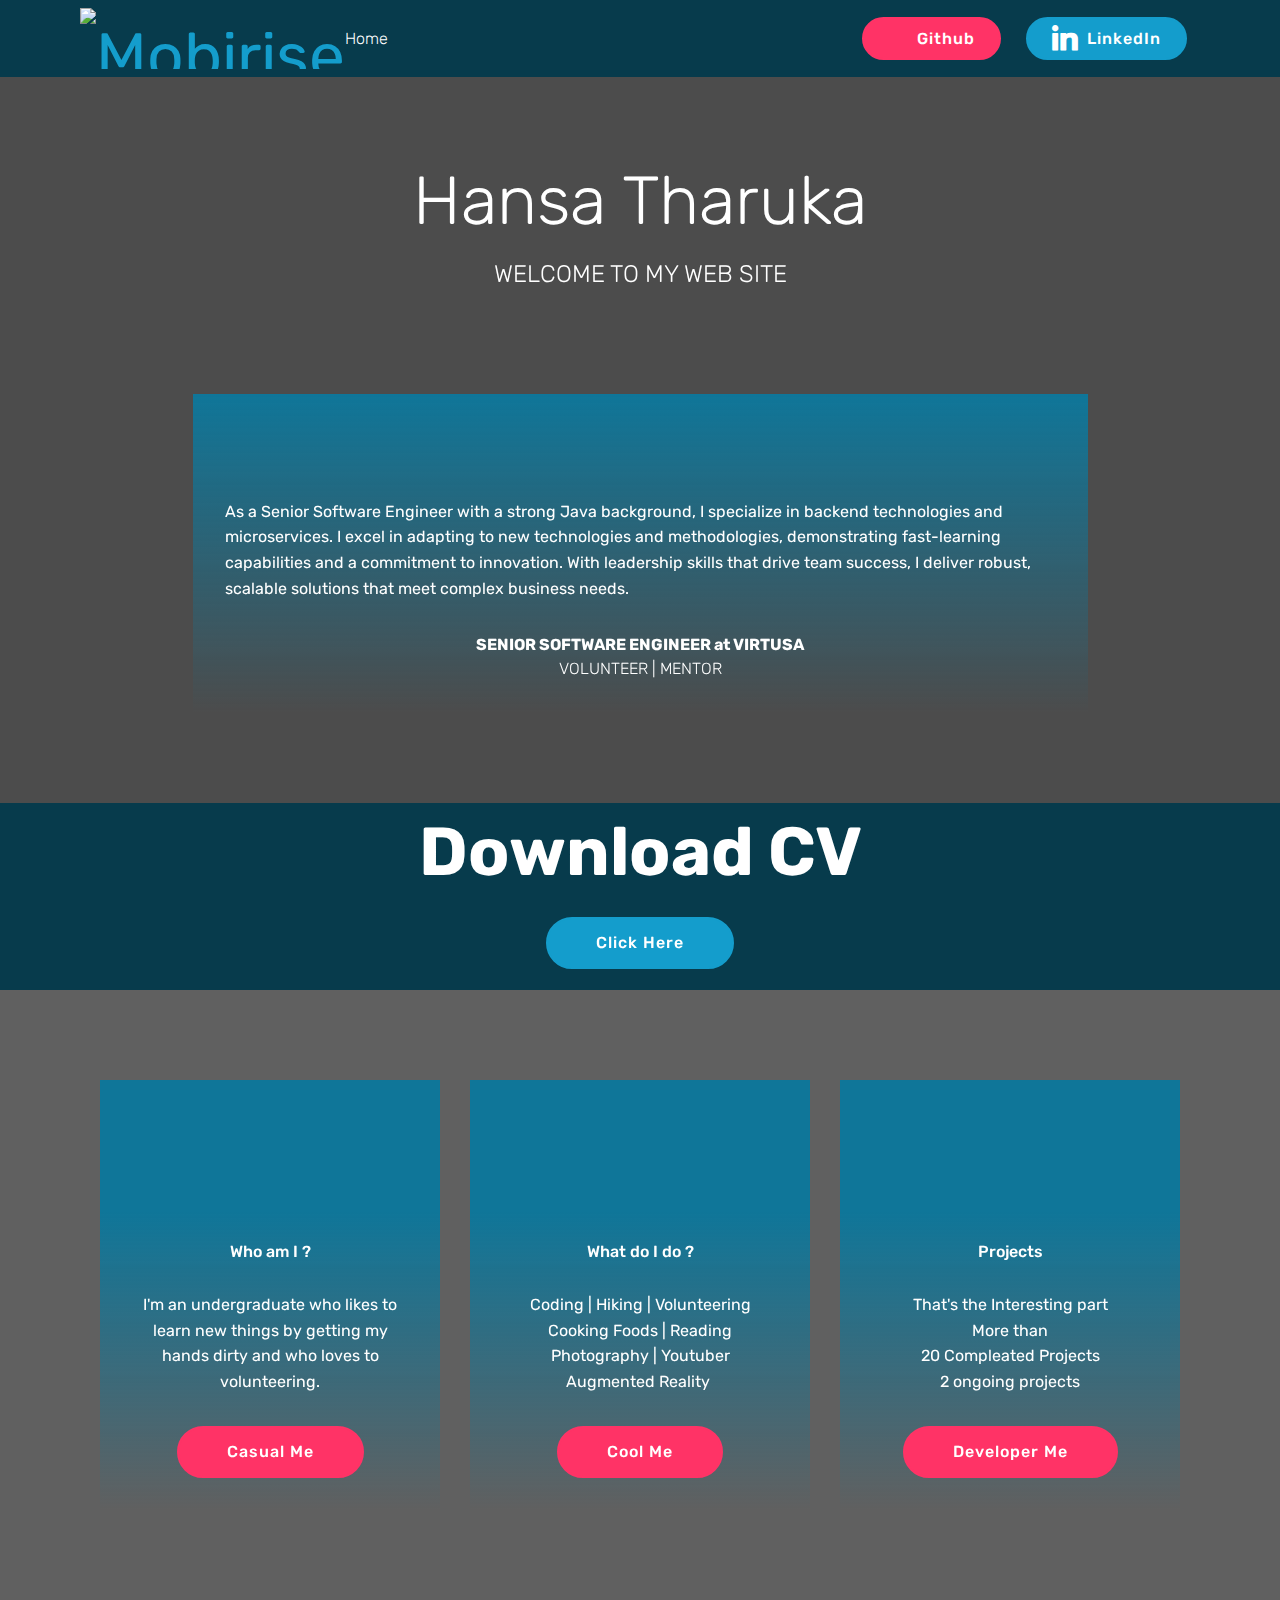
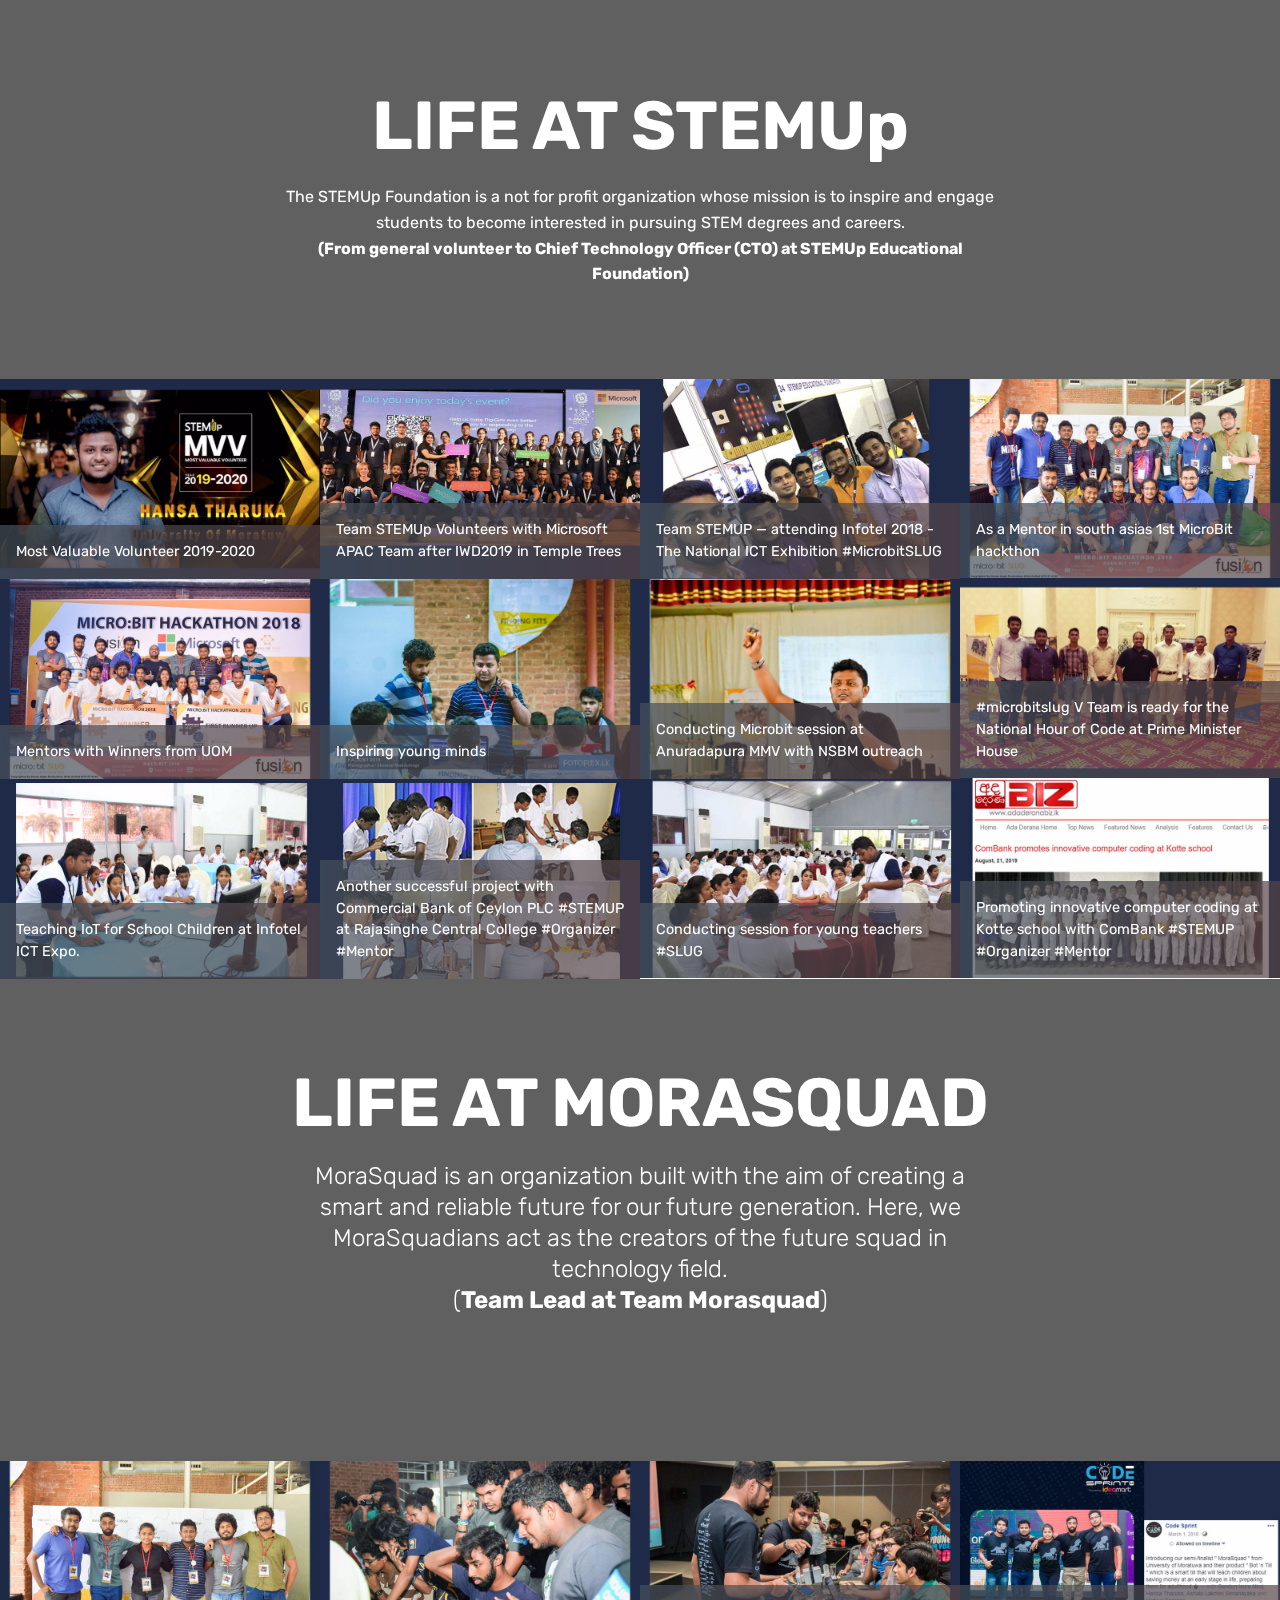
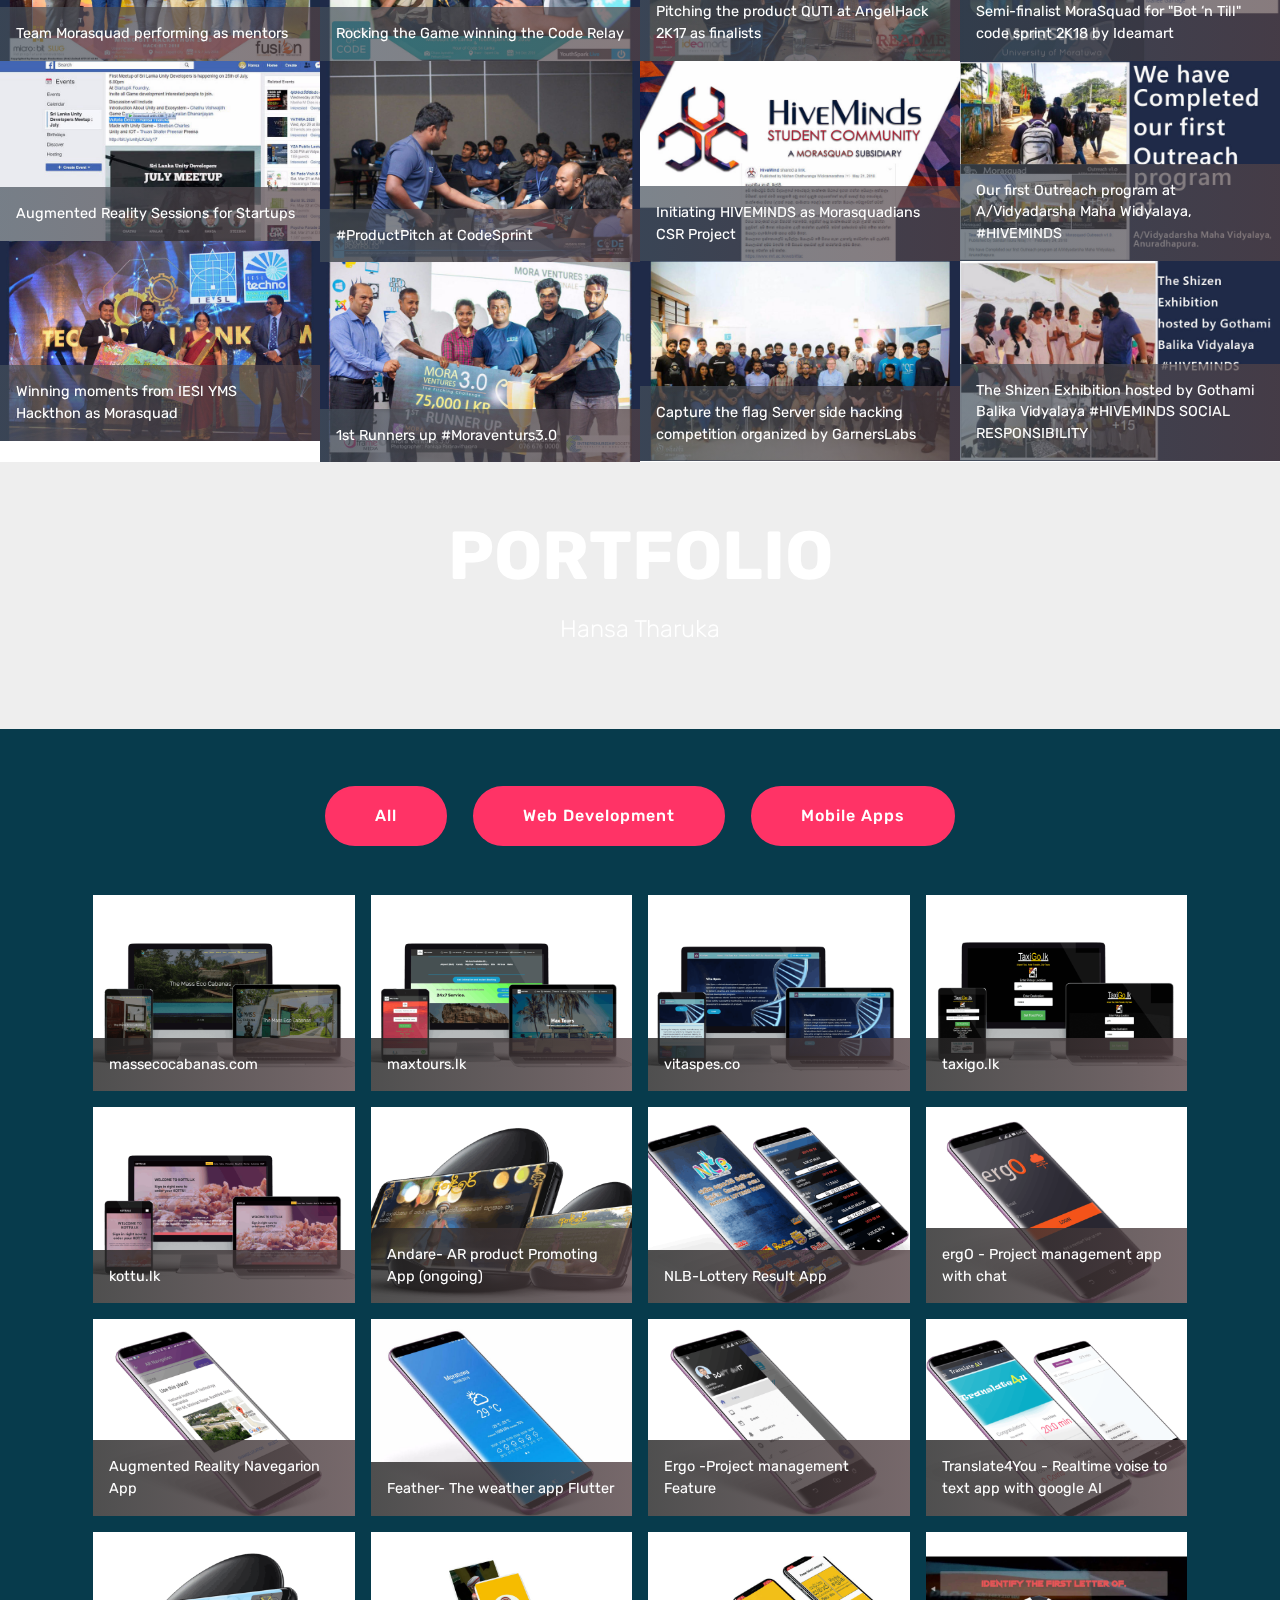
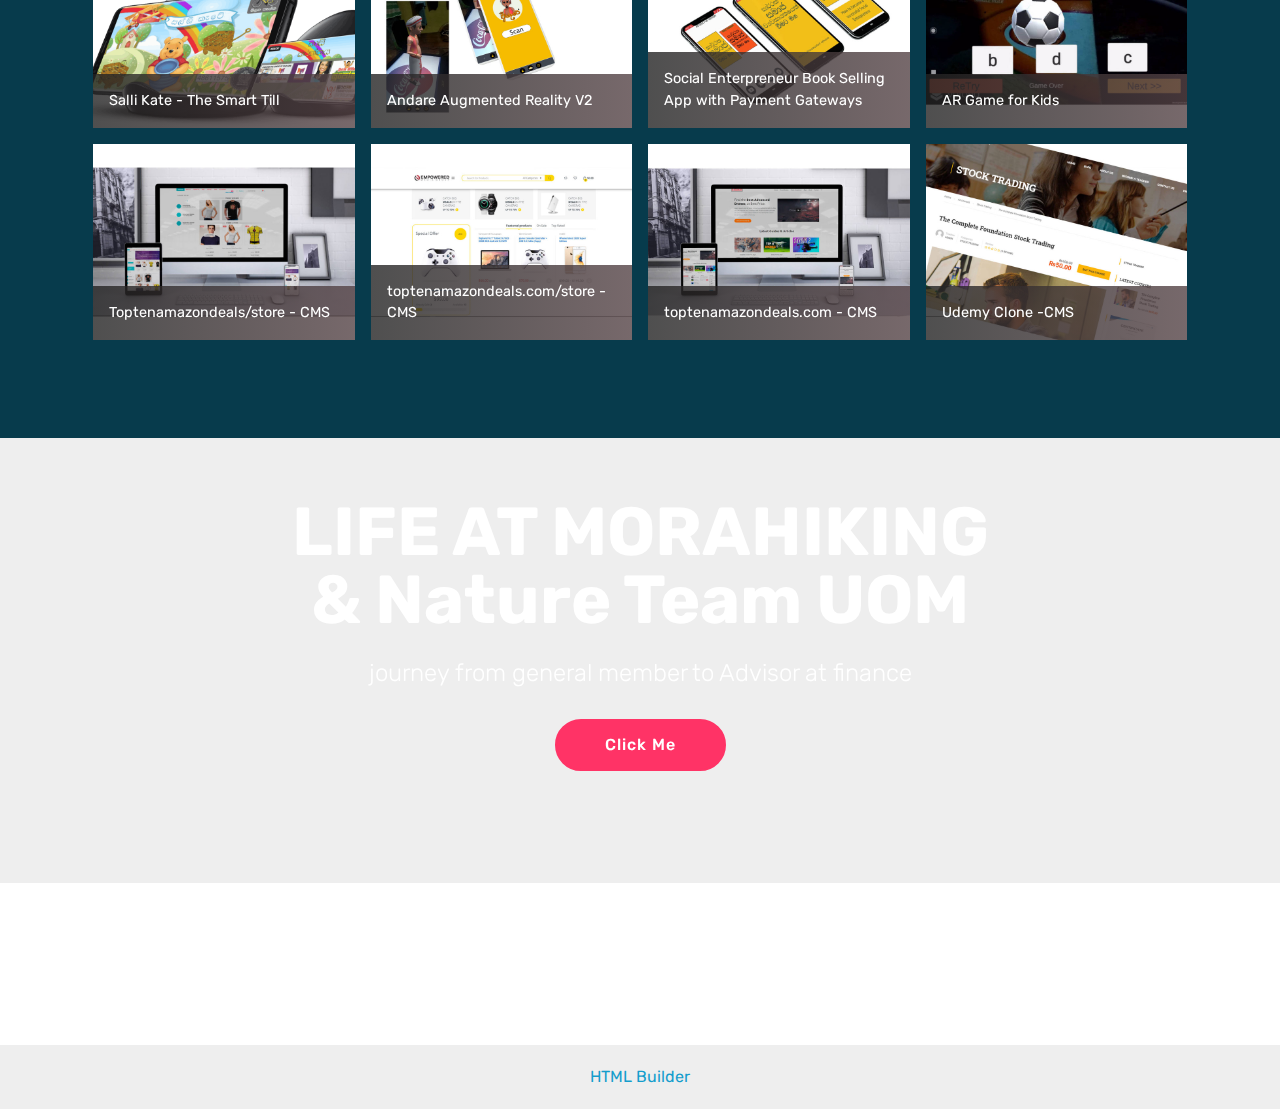
==== commit 89fe94f3: "Update index.html" ====
--- a/index.html
+++ b/index.html
@@ -356,7 +356,7 @@
             </div>
         </div>
     </div>
-<script src="assets/popper/popper.min.js"></script>  <script src="assets/web/assets/jquery/jquery.min.js"></script>  <script src="assets/bootstrap/js/bootstrap.min.js"></script>  <script src="assets/tether/tether.min.js"></script>  <script src="assets/smoothscroll/smooth-scroll.js"></script>  <script src="assets/dropdown/js/nav-dropdown.js"></script>  <script src="assets/dropdown/js/navbar-dropdown.js"></script>  <script src="assets/touchswipe/jquery.touch-swipe.min.js"></script>  <script src="assets/parallax/jarallax.min.js"></script>  <script src="assets/masonry/masonry.pkgd.min.js"></script>  <script src="assets/imagesloaded/imagesloaded.pkgd.min.js"></script>  <script src="assets/bootstrapcarouselswipe/bootstrap-carousel-swipe.js"></script>  <script src="assets/vimeoplayer/jquery.mb.vimeo_player.js"></script>  <script src="assets/theme/js/script.js"></script>  <script src="assets/gallery/player.min.js"></script>  <script src="assets/gallery/script.js"></script>  <script src="assets/slidervideo/script.js"></script>  
+</section><section class="display-7" style="padding: 0;align-items: center;justify-content: center;flex-wrap: wrap;    align-content: center;display: flex;position: relative;height: 4rem;"><a href="https://mobiri.se/675717" style="flex: 1 1;height: 4rem;position: absolute;width: 100%;z-index: 1;"><img alt="" style="height: 4rem;" src="[data-uri]"></a><p style="margin: 0;text-align: center;" class="display-7">&#8204;</p><a style="z-index:1" href="https://mobirise.com/html-builder.html">HTML Builder</a></section><script src="assets/popper/popper.min.js"></script>  <script src="assets/web/assets/jquery/jquery.min.js"></script>  <script src="assets/bootstrap/js/bootstrap.min.js"></script>  <script src="assets/tether/tether.min.js"></script>  <script src="assets/smoothscroll/smooth-scroll.js"></script>  <script src="assets/dropdown/js/nav-dropdown.js"></script>  <script src="assets/dropdown/js/navbar-dropdown.js"></script>  <script src="assets/touchswipe/jquery.touch-swipe.min.js"></script>  <script src="assets/parallax/jarallax.min.js"></script>  <script src="assets/masonry/masonry.pkgd.min.js"></script>  <script src="assets/imagesloaded/imagesloaded.pkgd.min.js"></script>  <script src="assets/bootstrapcarouselswipe/bootstrap-carousel-swipe.js"></script>  <script src="assets/vimeoplayer/jquery.mb.vimeo_player.js"></script>  <script src="assets/theme/js/script.js"></script>  <script src="assets/gallery/player.min.js"></script>  <script src="assets/gallery/script.js"></script>  <script src="assets/slidervideo/script.js"></script>  
   
   
 </body>
